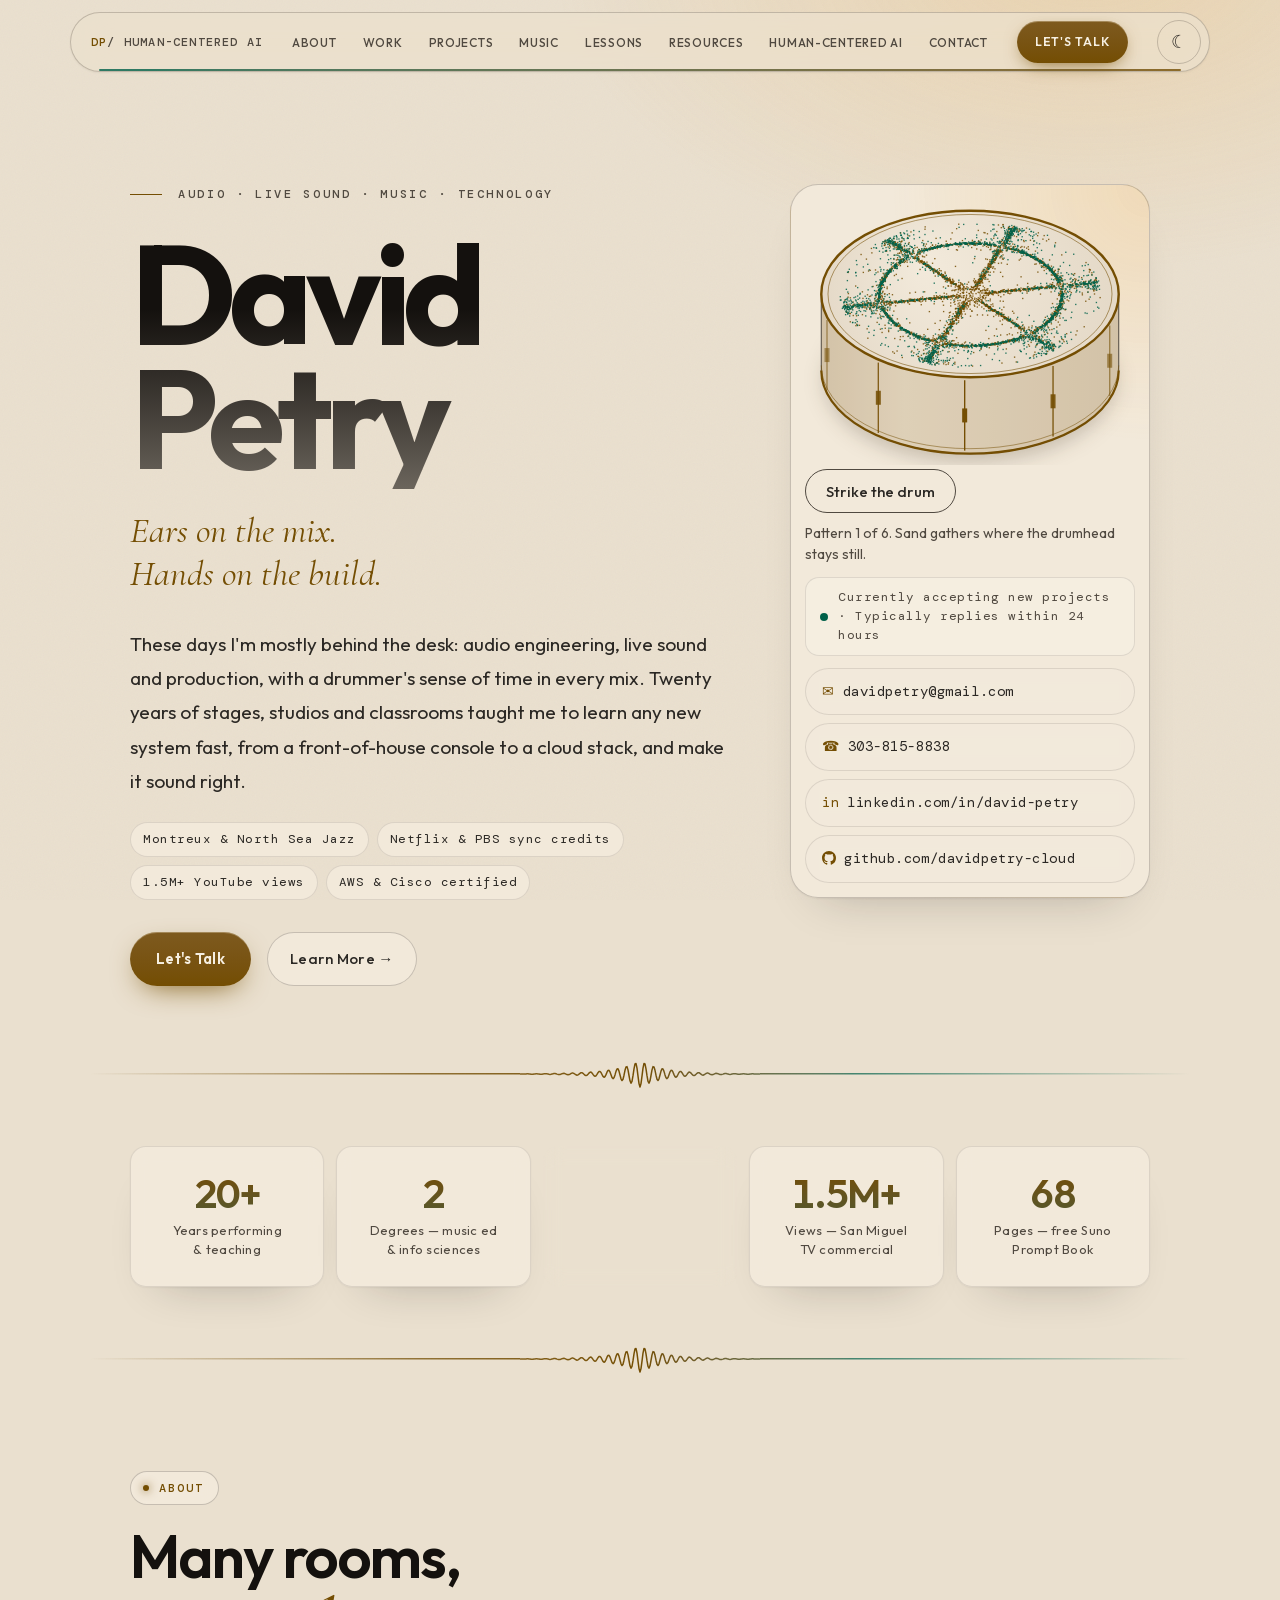
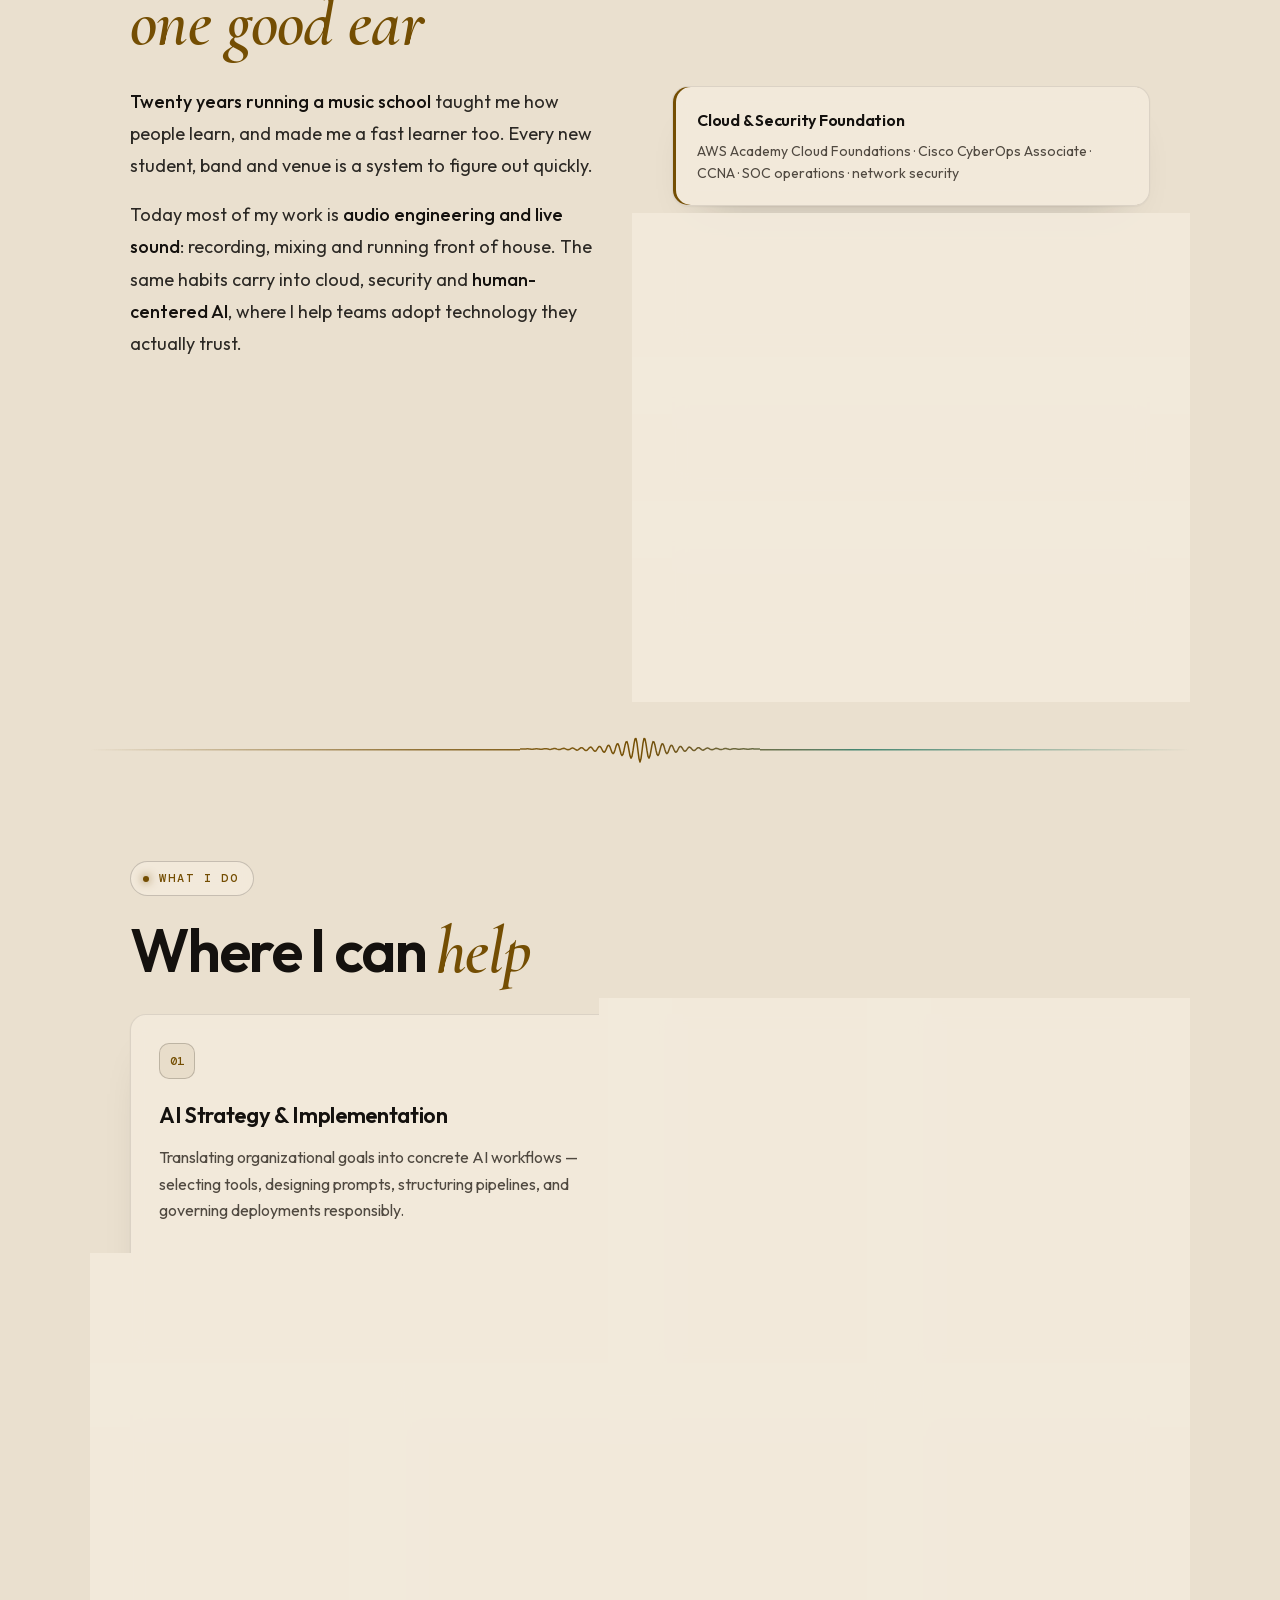
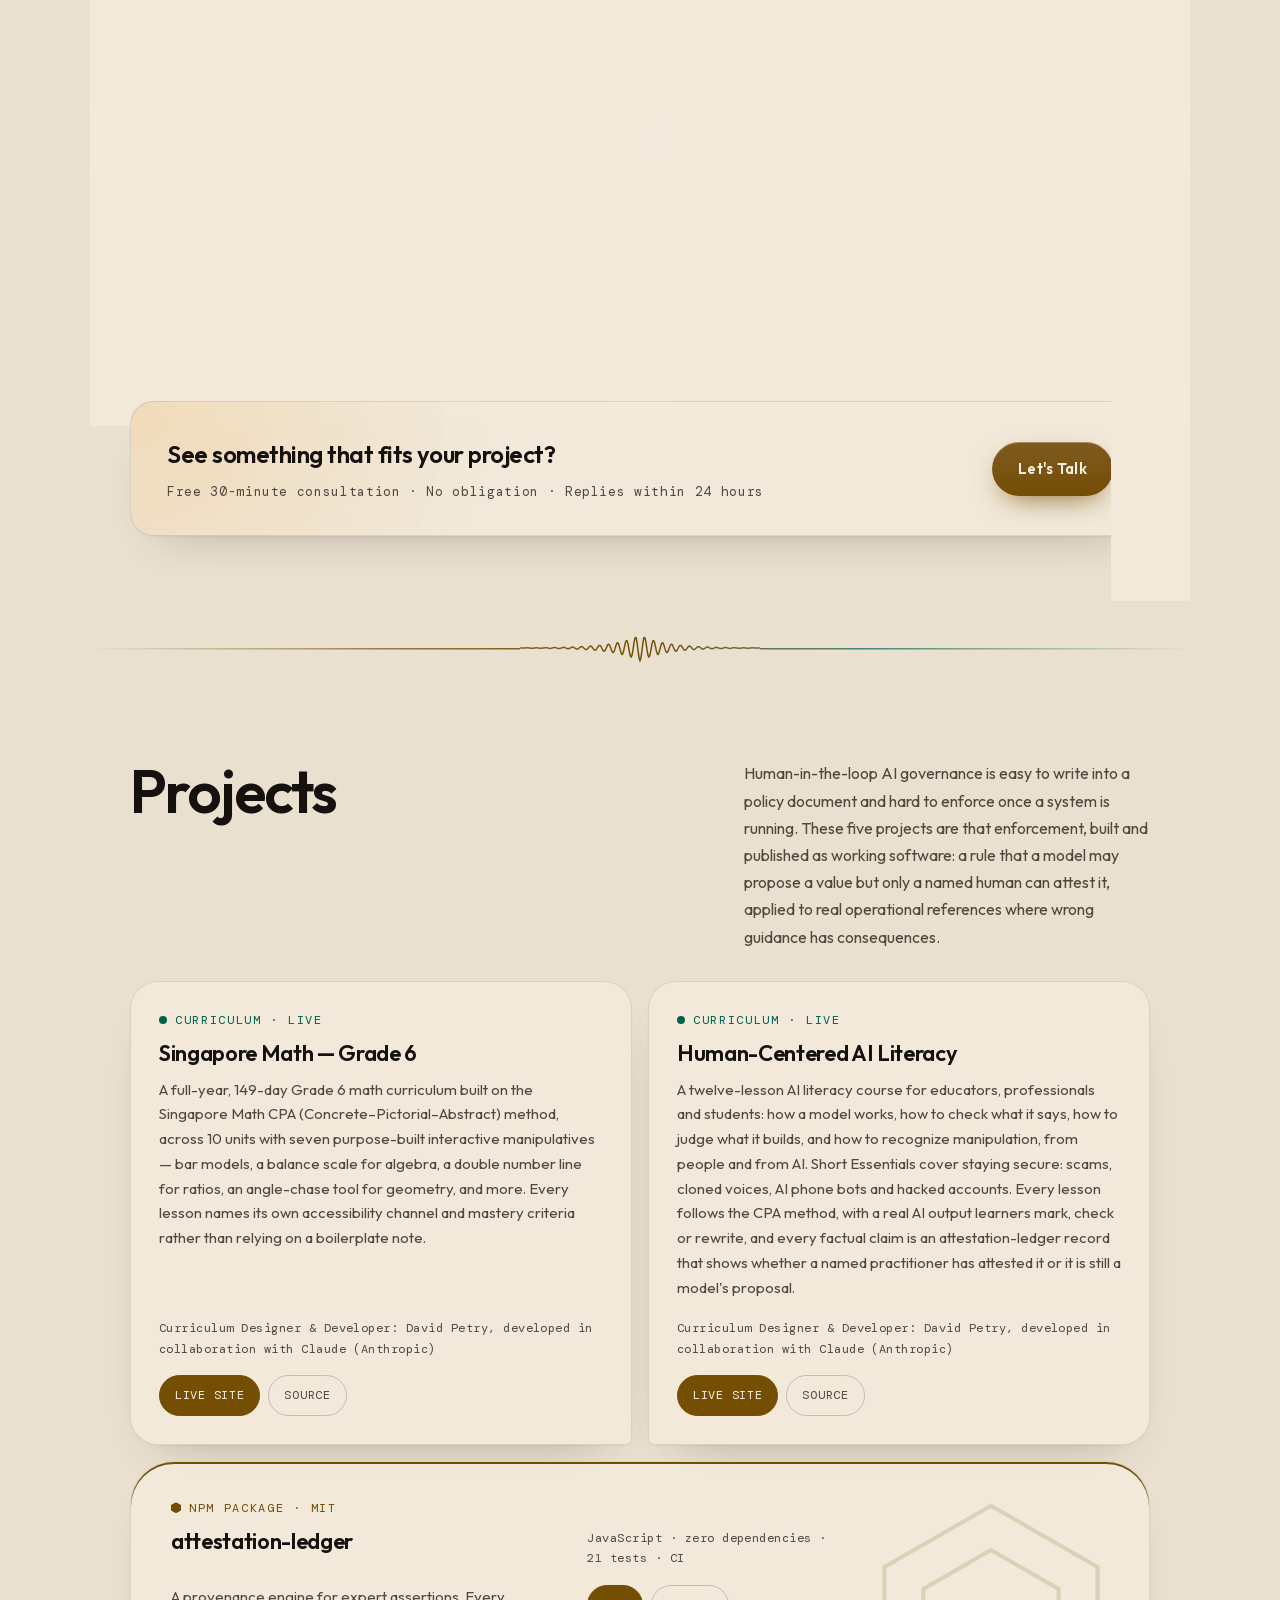
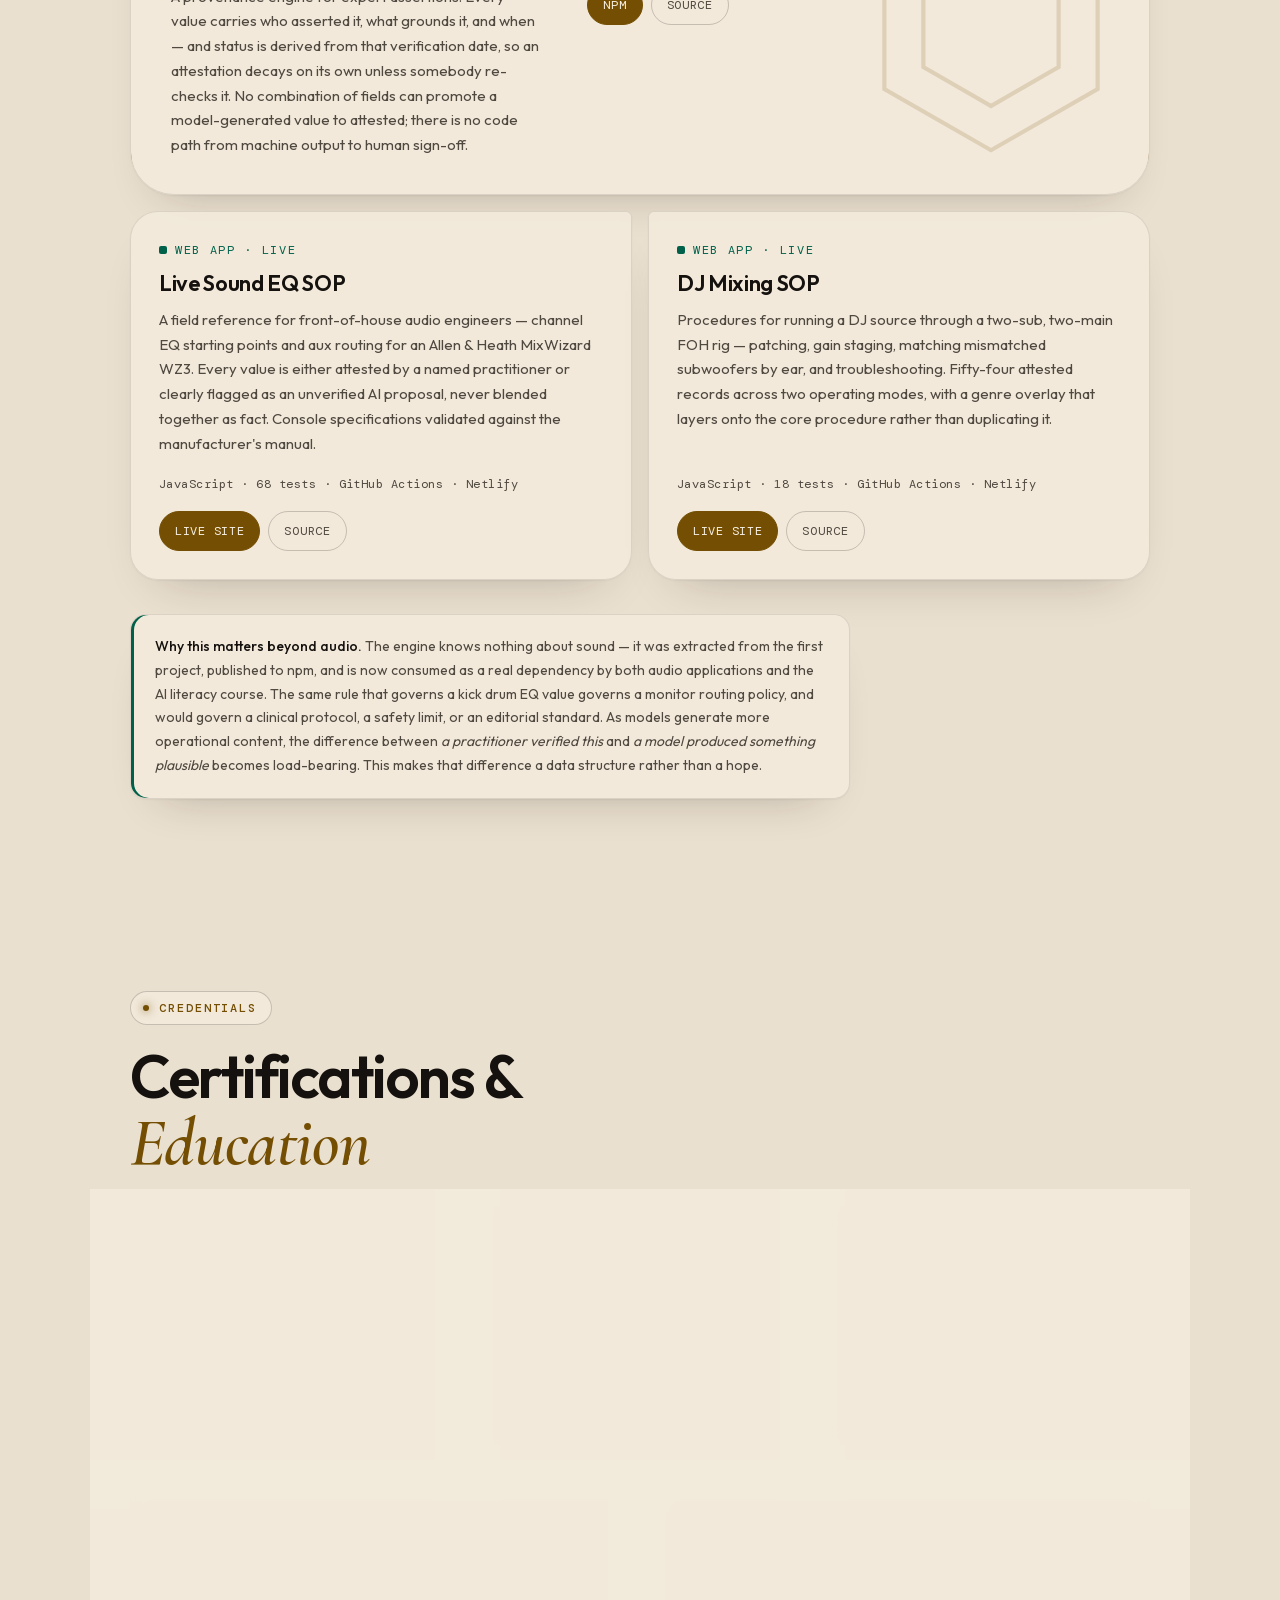
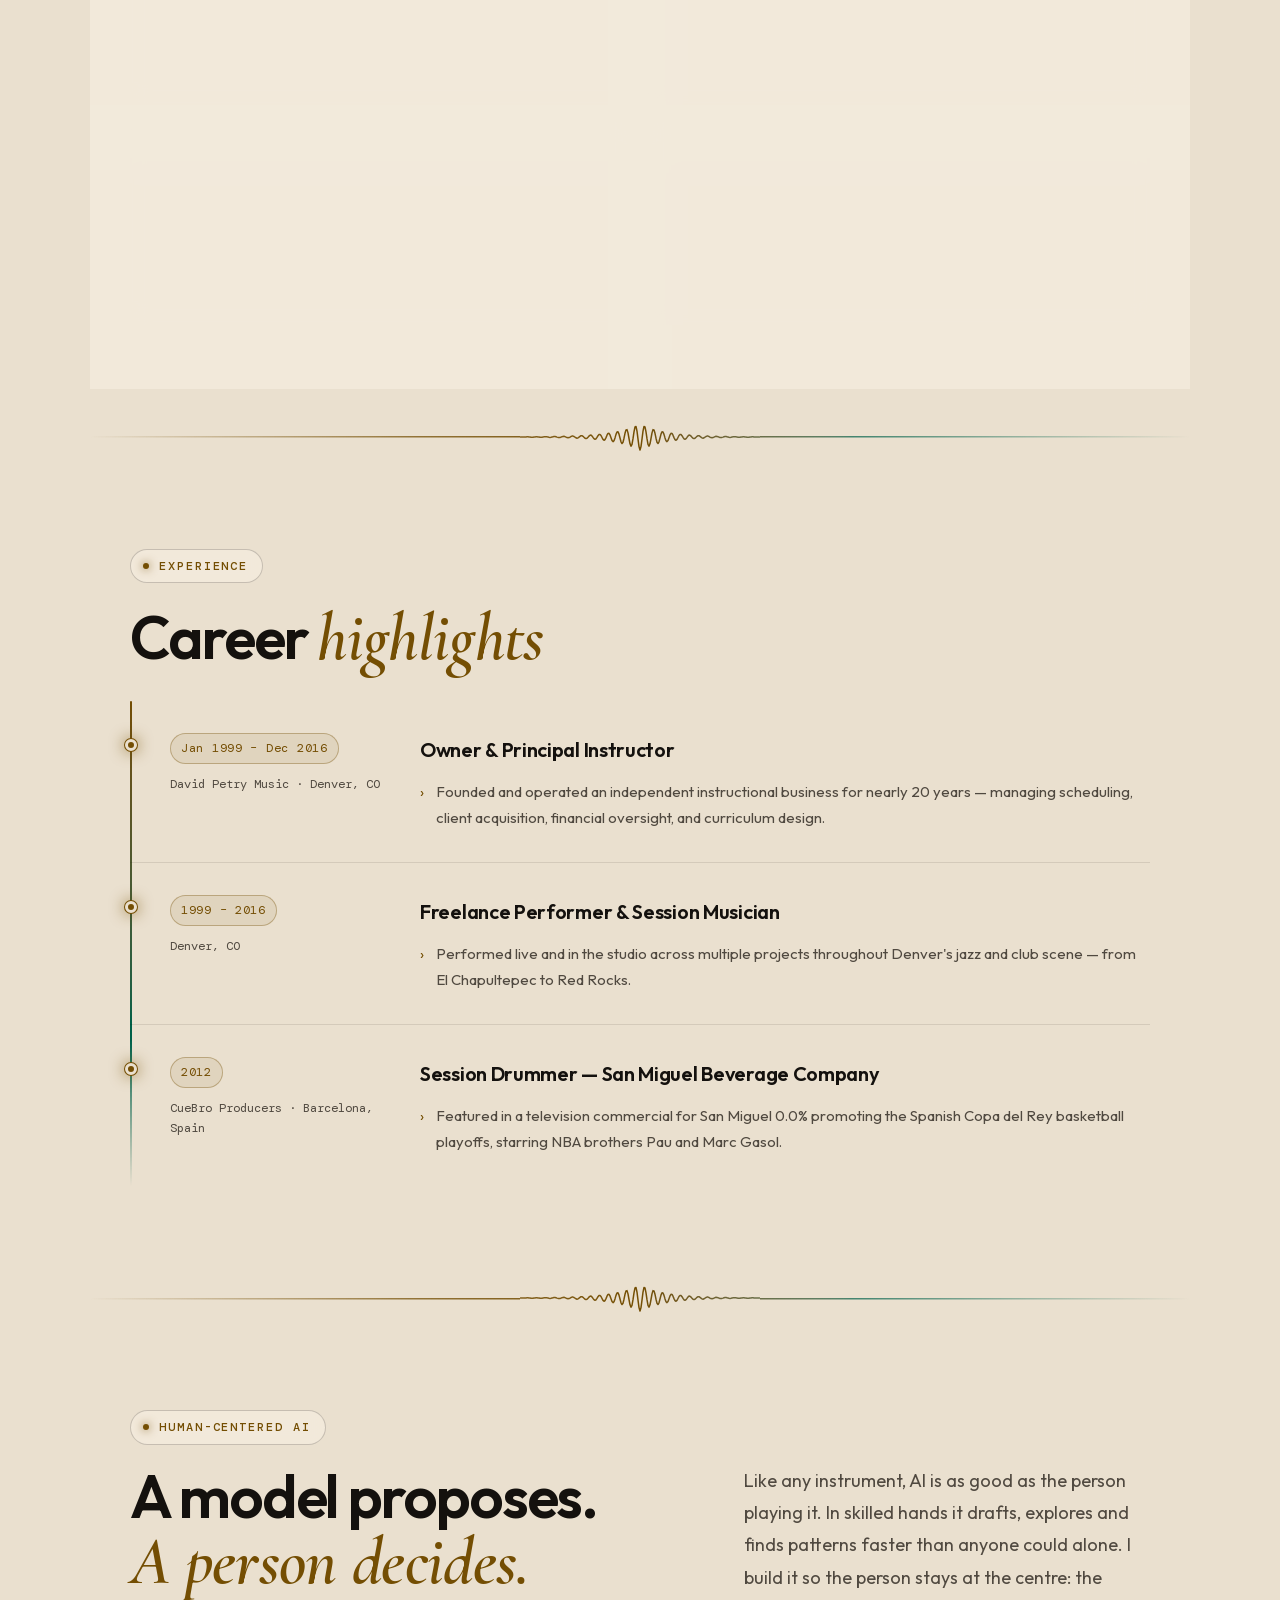
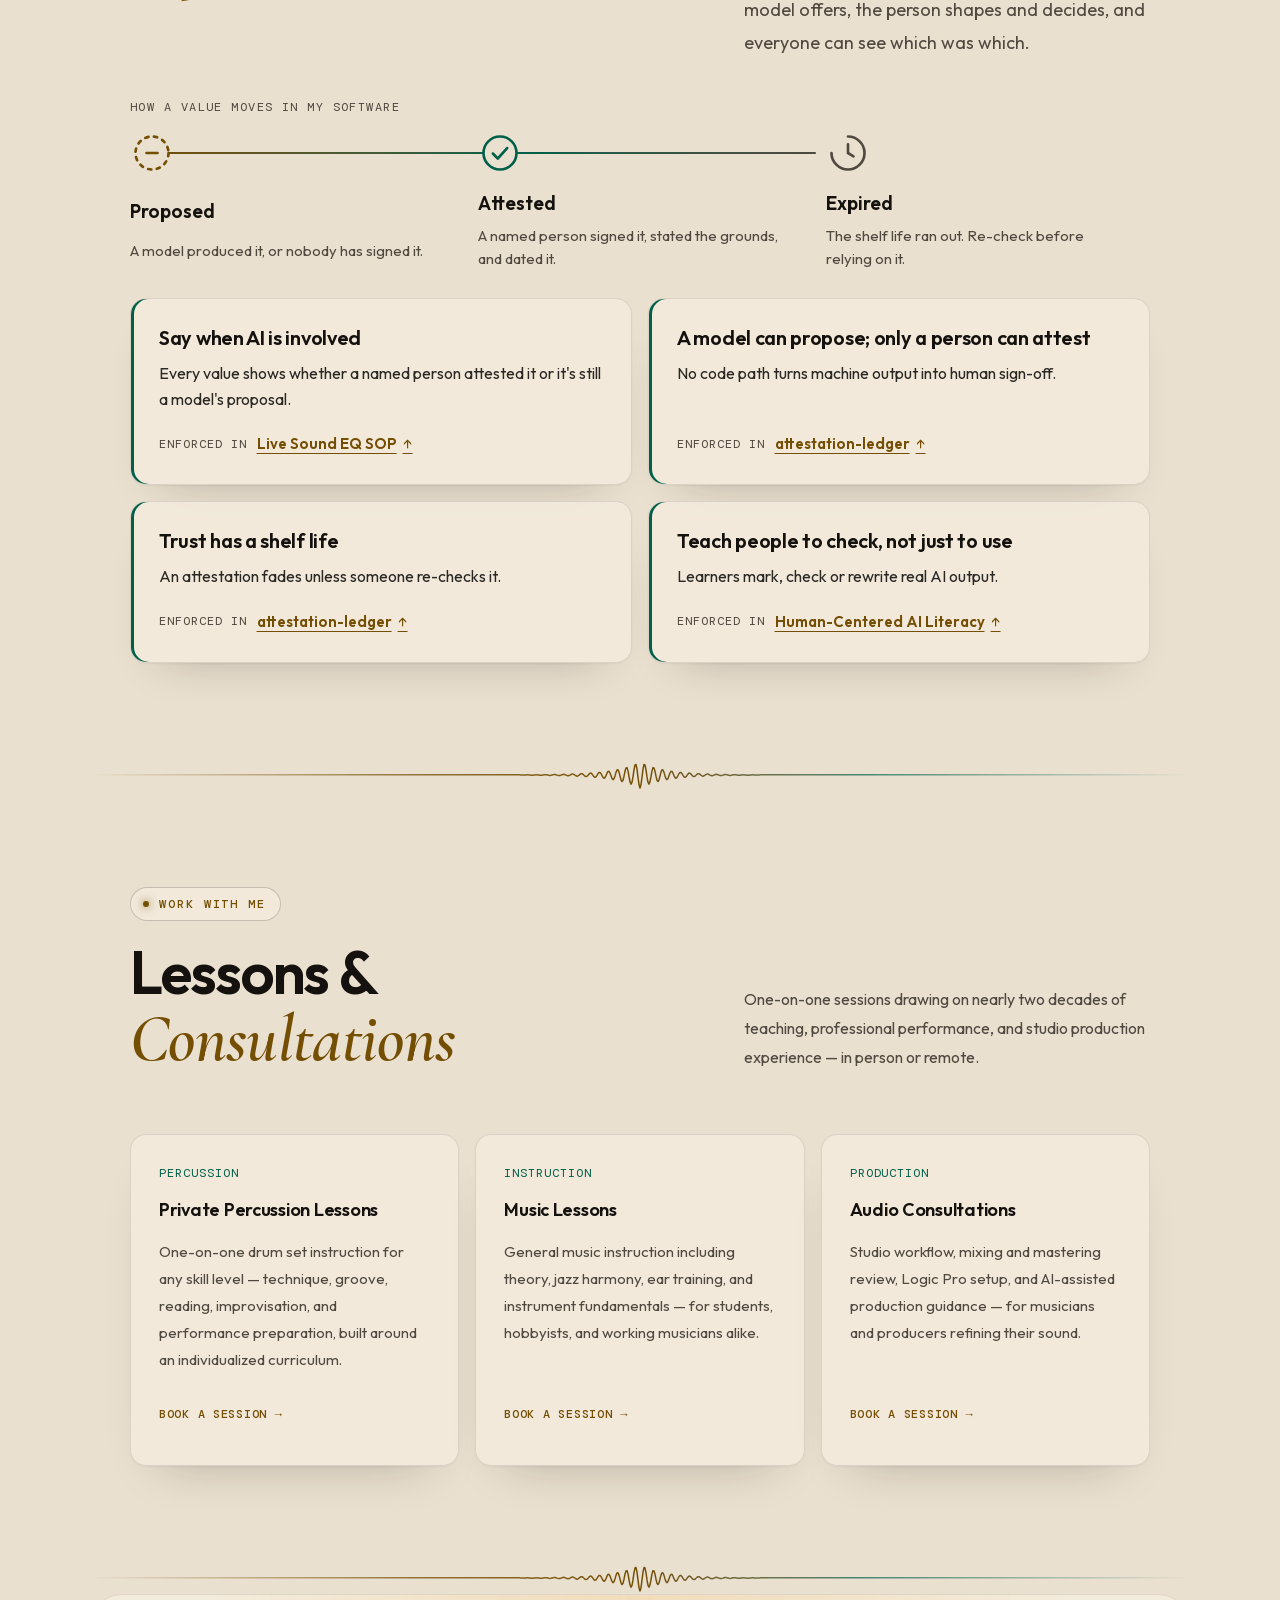
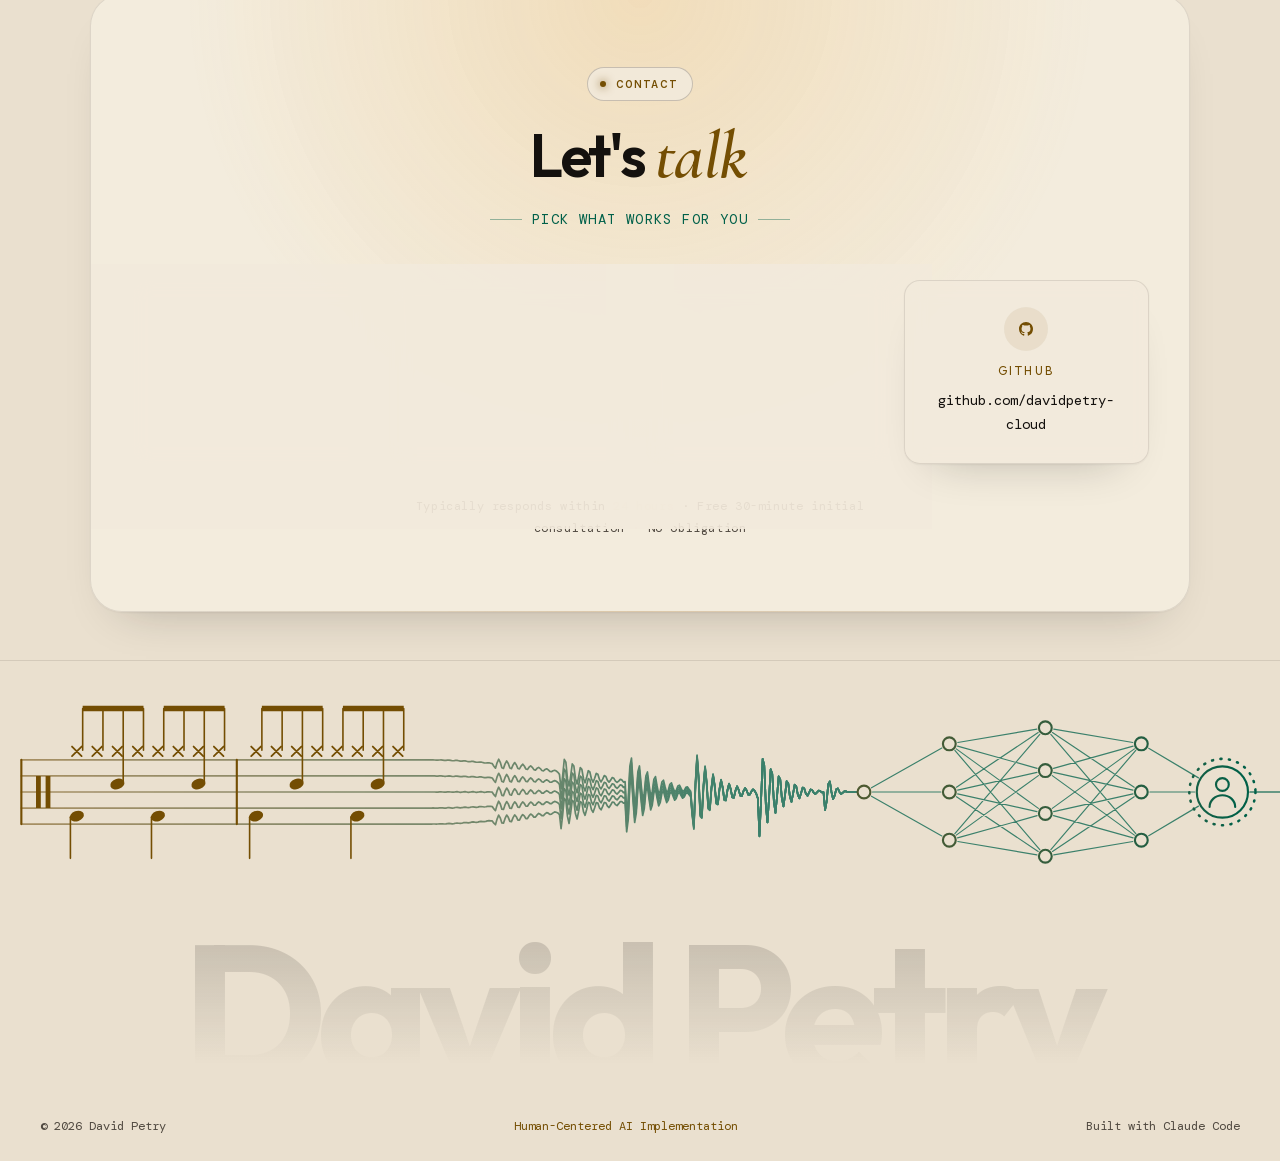
==== index.html @ d2d195fb "Lead the homepage with audio engineering and live sound Most of David's work is now audio engineerin" ====
<!DOCTYPE html>
<html lang="en" class="page-home">
<head>
<meta charset="UTF-8">
<meta name="viewport" content="width=device-width, initial-scale=1.0, viewport-fit=cover">
<title>David Petry — Audio Engineer &amp; Drummer</title>
<meta name="description" content="David Petry — audio engineer, live sound engineer and professional drummer in Denver. Studio and live mixing, music lessons, and consulting in cloud, security and human-centered AI, plus a free Suno Prompt Book.">
<meta property="og:title" content="David Petry — Audio Engineer &amp; Drummer">
<meta property="og:description" content="Audio engineering, live sound and music, with a fast learner's range into cloud, security and human-centered AI.">
<meta property="og:type" content="website">
<meta property="og:url" content="https://david-petry.netlify.app/">
<meta property="og:image" content="https://david-petry.netlify.app/og-card.jpg">
<meta property="og:image:width" content="1200">
<meta property="og:image:height" content="630">
<meta name="twitter:card" content="summary_large_image">
<link rel="icon" href="data:image/svg+xml,%3Csvg xmlns='http://www.w3.org/2000/svg' viewBox='0 0 100 100'%3E%3Crect width='100' height='100' fill='%23080a0e'/%3E%3Ctext x='50' y='68' font-size='56' font-family='Georgia,serif' font-style='italic' fill='%23e8a030' text-anchor='middle'%3EDP%3C/text%3E%3C/svg%3E">
<link rel="preload" href="fonts/outfit-300-700-latin.woff2" as="font" type="font/woff2" crossorigin>
<link rel="stylesheet" href="fonts/fonts.css">
<script type="application/ld+json">
{
  "@context": "https://schema.org",
  "@graph": [
    {
      "@type": "Person",
      "name": "David Petry",
      "alternateName": "Dave Petry",
      "jobTitle": "Audio Engineer & Producer, Live Sound Engineer, Drummer, Music Educator & AI Implementation Consultant",
      "address": { "@type": "PostalAddress", "addressLocality": "Denver", "addressRegion": "CO", "addressCountry": "US" },
      "email": "mailto:davidpetry@gmail.com",
      "telephone": "+1-303-815-8838",
      "url": "https://david-petry.netlify.app/",
      "sameAs": [
        "https://linkedin.com/in/david-petry",
        "https://github.com/davidpetry-cloud",
        "https://open.spotify.com/artist/6vH4LIQKIsUnqdETGEliLf",
        "https://soundcloud.com/david-petry",
        "https://www.reverbnation.com/davidpetrymusic",
        "https://suno.com/@davepetry"
      ],
      "knowsAbout": ["Drum set performance", "Percussion education", "Jazz", "Audio engineering", "Live sound", "Music production", "Mixing and mastering", "AI implementation", "Prompt engineering", "Cloud infrastructure"]
    },
    {
      "@type": "Service",
      "serviceType": "Private percussion and music lessons; audio and AI consultations",
      "provider": { "@type": "Person", "name": "David Petry" },
      "areaServed": { "@type": "City", "name": "Denver" },
      "url": "https://david-petry.netlify.app/#lessons"
    }
  ]
}
</script>
<meta name="color-scheme" content="dark light">
<script src="js/theme-init.js"></script>
<link rel="stylesheet" href="site.css">
</head>
<body>

<a href="#main-content" class="skip-link">Skip to main content</a>

<!-- ============================================================
     NAVIGATION
     ============================================================ -->
<nav id="nav">
  <div class="scroll-progress" id="scrollProgress"></div>
  <a href="#hero" class="nav-logo">DP<span> / Human-Centered AI</span></a>
  <ul class="nav-links" id="navLinks">
    <li><a href="#about">About</a></li>
    <li><a href="#services">Work</a></li>
    <li><a href="#projects">Projects</a></li>
    <li><a href="music.html">Music</a></li>
    <li><a href="#lessons">Lessons</a></li>
    <li><a href="music.html#prompt-book">Resources</a></li>
    <li><a href="#human-centered-ai">Human-Centered AI</a></li>
    <li><a href="#contact">Contact</a></li>
  </ul>
  <a href="#contact" class="nav-cta">Let's Talk</a>
  <button type="button" class="theme-toggle" id="themeToggle" aria-label="Switch to light theme"><span aria-hidden="true">&#9728;</span></button>
  <button class="nav-toggle" id="navToggle" aria-label="Toggle navigation" aria-expanded="false" aria-controls="navLinks">
    <span></span><span></span><span></span>
  </button>
</nav>

<main id="main-content">

<!-- ============================================================
     HERO
     ============================================================ -->
<section id="hero">
  <div class="hero-inner">
    <div class="hero-tag">Audio · Live Sound · Music · Technology</div>
    <h1 class="hero-name">David<br>Petry</h1>
    <div class="hero-title">Ears on the mix.<br>Hands on the build.</div>
    <p class="hero-desc">
      These days I'm mostly behind the desk: audio engineering, live sound and
      production, with a drummer's sense of time in every mix. Twenty years of
      stages, studios and classrooms taught me to learn any new system fast, from
      a front-of-house console to a cloud stack, and make it sound right.
    </p>
    <div class="hero-proof">
      <span>Montreux &amp; North Sea Jazz</span>
      <span>Netflix &amp; PBS sync credits</span>
      <span>1.5M+ YouTube views</span>
      <span>AWS &amp; Cisco certified</span>
    </div>
    <div class="hero-actions">
      <a href="#contact" class="btn-primary">Let's Talk</a>
      <a href="#about" class="btn-ghost">Learn More →</a>
    </div>
    <div class="hero-aside">
      <!-- The drumhead: a Chladni figure. Sand gathers where a struck drumhead stays still.
           The picture is decorative; the button and the line under it carry the meaning. -->
      <div class="hero-drum" id="heroDrum">
        <canvas class="drum-canvas" id="drumCanvas" aria-hidden="true"></canvas>
        <div class="drum-controls">
          <button type="button" class="drum-strike" id="drumStrike">Strike the drum</button>
          <p class="drum-note"><span id="drumCount" role="status">Pattern 1 of 6.</span> Sand gathers where the drumhead stays still.</p>
        </div>
      </div>
      <div class="hero-status">
        <span class="hero-status-dot"></span>
        Currently accepting new projects · Typically replies within 24 hours
      </div>
      <div class="hero-contact">
        <a href="mailto:davidpetry@gmail.com"><span class="ico" aria-hidden="true">✉</span>davidpetry@gmail.com</a>
        <a href="tel:3038158838"><span class="ico" aria-hidden="true">☎</span>303-815-8838</a>
        <a href="https://linkedin.com/in/david-petry" target="_blank" rel="noopener noreferrer"><span class="ico" aria-hidden="true">in</span>linkedin.com/in/david-petry</a>
        <a href="https://github.com/davidpetry-cloud" target="_blank" rel="noopener noreferrer"><span class="ico"><svg viewBox="0 0 16 16" width="14" height="14" fill="currentColor" aria-hidden="true"><path d="M8 0C3.58 0 0 3.58 0 8c0 3.54 2.29 6.53 5.47 7.59.4.07.55-.17.55-.38 0-.19-.01-.82-.01-1.49-2.01.37-2.53-.49-2.69-.94-.09-.23-.48-.94-.82-1.13-.28-.15-.68-.52-.01-.53.63-.01 1.08.58 1.23.82.72 1.21 1.87.87 2.33.66.07-.52.28-.87.51-1.07-1.78-.2-3.64-.89-3.64-3.95 0-.87.31-1.59.82-2.15-.08-.2-.36-1.02.08-2.12 0 0 .67-.21 2.2.82.64-.18 1.32-.27 2-.27.68 0 1.36.09 2 .27 1.53-1.04 2.2-.82 2.2-.82.44 1.1.16 1.92.08 2.12.51.56.82 1.27.82 2.15 0 3.07-1.87 3.75-3.65 3.95.29.25.54.73.54 1.48 0 1.07-.01 1.93-.01 2.2 0 .21.15.46.55.38A8.01 8.01 0 0 0 16 8c0-4.42-3.58-8-8-8z"/></svg></span>github.com/davidpetry-cloud</a>
      </div>
    </div>
  </div>
</section>

<div class="divider"></div>

<!-- ============================================================
     QUICK NAVIGATION — help visitors self-orient
     ============================================================ -->
<section id="proof-bar">
  <div class="proof-grid reveal">
    <div class="proof-stat">
      <div class="proof-num">20+</div>
      <div class="proof-lbl">Years performing<br>&amp; teaching</div>
    </div>
    <div class="proof-stat">
      <div class="proof-num">2</div>
      <div class="proof-lbl">Degrees — music ed<br>&amp; info sciences</div>
    </div>
    <div class="proof-stat">
      <div class="proof-num">3</div>
      <div class="proof-lbl">Cloud &amp; security<br>certifications</div>
    </div>
    <div class="proof-stat">
      <div class="proof-num">1.5M+</div>
      <div class="proof-lbl">Views — San Miguel<br>TV commercial</div>
    </div>
    <div class="proof-stat">
      <div class="proof-num">68</div>
      <div class="proof-lbl">Pages — free Suno<br>Prompt Book</div>
    </div>
  </div>
</section>



<div class="divider"></div>

<!-- ============================================================
     ABOUT
     ============================================================ -->
<section id="about">
  <div class="section-label">About</div>
  <h2>Many rooms,<br><em>one good ear</em></h2>
  <div class="about-grid">
    <div class="about-body reveal">
      <p><strong>Twenty years running a music school</strong> taught me how people learn, and made me a fast learner too. Every new student, band and venue is a system to figure out quickly.</p>
      <p>Today most of my work is <strong>audio engineering and live sound</strong>: recording, mixing and running front of house. The same habits carry into cloud, security and <strong>human-centered AI</strong>, where I help teams adopt technology they actually trust.</p>
    </div>
    <div class="about-pillars reveal">
      <div class="pillar">
        <h3>Cloud & Security Foundation</h3>
        <p>AWS Academy Cloud Foundations · Cisco CyberOps Associate · CCNA · SOC operations · network security</p>
      </div>
      <div class="pillar">
        <h3>Applied Generative AI</h3>
        <p>Prompt engineering · LLM behavior · AI workflow management · end-to-end AI production on Suno since Feb. 2026</p>
      </div>
      <div class="pillar">
        <h3>Educator & Communicator</h3>
        <p>20 years building a client-driven business · graduate-level research · translating complex systems for any audience</p>
      </div>
      <div class="pillar">
        <h3>Creative Thinker</h3>
        <p>Jazz performer at Montreux & North Sea Jazz Festivals · Outstanding Graduate Student in Jazz Studies, 1999</p>
      </div>
    </div>
  </div>
</section>

<div class="divider"></div>

<!-- ============================================================
     SERVICES
     ============================================================ -->
<section id="services">
  <div class="section-label">What I Do</div>
  <h2>Where I can <em>help</em></h2>
  <div class="services-grid reveal">
    <div class="service-card">
      <div class="service-num">01</div>
      <h3>AI Strategy & Implementation</h3>
      <p>Translating organizational goals into concrete AI workflows — selecting tools, designing prompts, structuring pipelines, and governing deployments responsibly.</p>
    </div>
    <div class="service-card">
      <div class="service-num">02</div>
      <h3>AI Governance & Ethics</h3>
      <p>Graduate research in AI governance frameworks and human-centered design — helping organizations deploy AI responsibly with policy, oversight, and accountability.</p>
    </div>
    <div class="service-card">
      <div class="service-num">03</div>
      <h3>Cloud & Security</h3>
      <p>AWS architecture, VPC design, cloud security compliance, and SOC-adjacent operations — the technical foundation that makes AI deployments safe and scalable.</p>
    </div>
    <div class="service-card">
      <div class="service-num">04</div>
      <h3>Prompt Engineering</h3>
      <p>Designing, testing, and iterating prompt strategies for LLMs — turning vague outputs into precise, reliable, production-grade results.</p>
    </div>
    <div class="service-card">
      <div class="service-num">05</div>
      <h3>Training & Change Management</h3>
      <p>Two decades teaching complex skills to non-experts. I get teams from "AI is scary" to "AI is ours" — practical, human-paced onboarding.</p>
    </div>
    <div class="service-card">
      <div class="service-num">06</div>
      <h3>Technical Communication</h3>
      <p>Bridging engineering teams and leadership — documentation, reporting, and storytelling that makes technical systems legible to every stakeholder.</p>
    </div>
    <div class="service-card">
      <div class="service-num">07</div>
      <h3>Private Music Instruction</h3>
      <p>One-on-one lessons in Drum Set & Percussion, Music Theory, and Jazz Studies — tailored from beginner through advanced levels.</p>
    </div>
    <div class="service-card">
      <div class="service-num">08</div>
      <h3>Music & AI Consultations</h3>
      <p>Focused sessions for musicians and creators navigating the AI music landscape — Suno prompt strategy, workflow design, and creative AI integration.</p>
    </div>
  </div>

  <div class="cta-band reveal">
    <div>
      <div class="cta-band-title">See something that fits your project?</div>
      <div class="cta-band-sub">Free 30-minute consultation · No obligation · Replies within 24 hours</div>
    </div>
    <a href="#contact" class="btn-primary">Let's Talk</a>
  </div>
</section>

<div class="divider"></div>


<!-- ============================================================
     PROJECTS
     ============================================================ -->
<section id="projects">
  <div class="section-label">Projects</div>
  <h2>Projects</h2>
  <p class="projects-intro">
    Human-in-the-loop AI governance is easy to write into a policy document and
    hard to enforce once a system is running. These five projects are that
    enforcement, built and published as working software: a rule that a model
    may propose a value but only a named human can attest it, applied to real
    operational references where wrong guidance has consequences.
  </p>

  <div class="projects-grid reveal">
    <div class="project-card">
      <div class="project-kind">Curriculum · Live</div>
      <h3 id="project-1-title">Singapore Math — Grade 6</h3>
      <p>
        A full-year, 149-day Grade 6 math curriculum built on the Singapore
        Math CPA (Concrete–Pictorial–Abstract) method, across 10 units with
        seven purpose-built interactive manipulatives — bar models, a balance
        scale for algebra, a double number line for ratios, an angle-chase
        tool for geometry, and more. Every lesson names its own accessibility
        channel and mastery criteria rather than relying on a boilerplate note.
      </p>
      <div class="project-meta">Curriculum Designer &amp; Developer: David Petry, developed in collaboration with Claude (Anthropic)</div>
      <div class="project-links">
        <a id="project-1-link-1" aria-labelledby="project-1-link-1 project-1-title" class="primary" href="https://davidpetry-cloud.github.io/grade6-singapore-math-cpa/singapore-math-6-hub.html" target="_blank" rel="noopener">Live site</a>
        <a id="project-1-link-2" aria-labelledby="project-1-link-2 project-1-title" href="https://github.com/davidpetry-cloud/grade6-singapore-math-cpa" target="_blank" rel="noopener">Source</a>
      </div>
    </div>

    <div class="project-card" id="project-ai-literacy">
      <div class="project-kind">Curriculum · Live</div>
      <h3 id="project-2-title">Human-Centered AI Literacy</h3>
      <p>
        A twelve-lesson AI literacy course for educators, professionals and
        students: how a model works, how to check what it says, how to judge
        what it builds, and how to recognize manipulation, from people and from
        AI. Short Essentials cover staying secure: scams, cloned voices, AI
        phone bots and hacked accounts. Every lesson follows the CPA method,
        with a real AI output learners mark, check or rewrite, and every factual claim
        is an attestation-ledger record that shows whether a named practitioner
        has attested it or it is still a model's proposal.
      </p>
      <div class="project-meta">Curriculum Designer &amp; Developer: David Petry, developed in collaboration with Claude (Anthropic)</div>
      <div class="project-links">
        <a id="project-2-link-1" aria-labelledby="project-2-link-1 project-2-title" class="primary" href="https://davidpetry-cloud.github.io/ai-literacy-module/" target="_blank" rel="noopener">Live site</a>
        <a id="project-2-link-2" aria-labelledby="project-2-link-2 project-2-title" href="https://github.com/davidpetry-cloud/ai-literacy-module" target="_blank" rel="noopener">Source</a>
      </div>
    </div>

    <div class="project-card" id="project-ledger">
      <div class="project-kind">npm package · MIT</div>
      <h3 id="project-3-title">attestation-ledger</h3>
      <p>
        A provenance engine for expert assertions. Every value carries who
        asserted it, what grounds it, and when — and status is derived from that
        verification date, so an attestation decays on its own unless somebody
        re-checks it. No combination of fields can promote a model-generated
        value to attested; there is no code path from machine output to human
        sign-off.
      </p>
      <div class="project-meta">JavaScript · zero dependencies · 21 tests · CI</div>
      <div class="project-links">
        <a id="project-3-link-1" aria-labelledby="project-3-link-1 project-3-title" class="primary" href="https://www.npmjs.com/package/attestation-ledger" target="_blank" rel="noopener">npm</a>
        <a id="project-3-link-2" aria-labelledby="project-3-link-2 project-3-title" href="https://github.com/davidpetry-cloud/attestation-ledger" target="_blank" rel="noopener">Source</a>
      </div>
    </div>

    <div class="project-card" id="project-eq-sop">
      <div class="project-kind">Web app · Live</div>
      <h3 id="project-4-title">Live Sound EQ SOP</h3>
      <p>
        A field reference for front-of-house audio engineers — channel EQ
        starting points and aux routing for an Allen &amp; Heath MixWizard WZ3.
        Every value is either attested by a named practitioner or clearly
        flagged as an unverified AI proposal, never blended together as fact.
        Console specifications validated against the manufacturer's manual.
      </p>
      <div class="project-meta">JavaScript · 68 tests · GitHub Actions · Netlify</div>
      <div class="project-links">
        <a id="project-4-link-1" aria-labelledby="project-4-link-1 project-4-title" class="primary" href="https://davidpetry-cloud.github.io/live-sound-eq-sop/" target="_blank" rel="noopener">Live site</a>
        <a id="project-4-link-2" aria-labelledby="project-4-link-2 project-4-title" href="https://github.com/davidpetry-cloud/live-sound-eq-sop" target="_blank" rel="noopener">Source</a>
      </div>
    </div>

    <div class="project-card">
      <div class="project-kind">Web app · Live</div>
      <h3 id="project-5-title">DJ Mixing SOP</h3>
      <p>
        Procedures for running a DJ source through a two-sub, two-main FOH rig —
        patching, gain staging, matching mismatched subwoofers by ear, and
        troubleshooting. Fifty-four attested records across two operating modes,
        with a genre overlay that layers onto the core procedure rather than
        duplicating it.
      </p>
      <div class="project-meta">JavaScript · 18 tests · GitHub Actions · Netlify</div>
      <div class="project-links">
        <a id="project-5-link-1" aria-labelledby="project-5-link-1 project-5-title" class="primary" href="https://dj-mixing-sop.netlify.app" target="_blank" rel="noopener">Live site</a>
        <a id="project-5-link-2" aria-labelledby="project-5-link-2 project-5-title" href="https://github.com/davidpetry-cloud/dj-mixing-sop" target="_blank" rel="noopener">Source</a>
      </div>
    </div>

  </div>

  <div class="projects-note">
    <strong>Why this matters beyond audio.</strong> The engine knows nothing
    about sound — it was extracted from the first project, published to npm, and
    is now consumed as a real dependency by both audio applications and the
    AI literacy course. The same rule
    that governs a kick drum EQ value governs a monitor routing policy, and
    would govern a clinical protocol, a safety limit, or an editorial standard.
    As models generate more operational content, the difference between
    <em>a practitioner verified this</em> and <em>a model produced something
    plausible</em> becomes load-bearing. This makes that difference a data
    structure rather than a hope.
  </div>
</section>

<!-- ============================================================
     CREDENTIALS
     ============================================================ -->
<section id="credentials">
  <div class="section-label">Credentials</div>
  <h2>Certifications &<br><em>Education</em></h2>

  <div class="cred-grid reveal">
    <div class="cred-card">
      <div class="cred-issuer">Amazon Web Services</div>
      <h3>AWS Academy Cloud Foundations</h3>
      <div class="cred-tags">
        <span class="tag">EC2</span><span class="tag">S3</span><span class="tag">RDS</span>
        <span class="tag">VPC</span><span class="tag">Security</span><span class="tag">Cost Management</span>
      </div>
    </div>
    <div class="cred-card">
      <div class="cred-issuer">Cisco</div>
      <h3>CyberOps Associate</h3>
      <div class="cred-tags">
        <span class="tag">Incident Response</span><span class="tag">Malware Analysis</span>
        <span class="tag">Cryptography</span><span class="tag">SOC Operations</span><span class="tag">Network Intrusion</span>
      </div>
    </div>
    <div class="cred-card">
      <div class="cred-issuer">Cisco</div>
      <h3>CCNA: Intro to Networks</h3>
      <div class="cred-tags">
        <span class="tag">TCP/IP</span><span class="tag">IPv4/IPv6</span>
        <span class="tag">Subnetting</span><span class="tag">Switching & Routing</span><span class="tag">Ethernet</span>
      </div>
    </div>
  </div>

  <div class="edu-grid reveal">
    <div class="edu-card">
      <div class="edu-degree">Master of Science</div>
      <h3>Information and Communication Sciences</h3>
      <p>Ball State University · Muncie, IN · 2024–2025 · GPA 3.833<br>Cloud technologies, cybersecurity, AI systems, information governance · Graduate research: AI governance frameworks and human-centered design</p>
    </div>
    <div class="edu-card">
      <div class="edu-degree">Bachelor of Science</div>
      <h3>Music Education K–12 (Instrumental)</h3>
      <p>Ball State University · Muncie, IN · 1993–1999<br>Performed internationally at the Montreux Jazz Festival (Switzerland) and North Sea Jazz Festival (Netherlands)</p>
    </div>
    <div class="edu-card">
      <div class="edu-degree">Graduate Studies</div>
      <h3>Jazz Studies & Audio Production</h3>
      <p>Lamont School of Music, University of Denver · 1999–2001<br>Recipient: 1999 Outstanding Graduate Student in Jazz Studies Award</p>
    </div>
    <div class="edu-card is-summary">
      <div class="edu-degree accent">Core Competencies</div>
      <h3>Technical & Professional Skills</h3>
      <p>AWS · Network Security · SOC/SecOps · AI Prompt Engineering · LLM Workflows · Microsoft 365 · Salesforce CRM · Technical Documentation · Logic Pro / DAW</p>
    </div>
  </div>
</section>

<div class="divider"></div>

<!-- ============================================================
     EXPERIENCE
     ============================================================ -->
<section id="experience">
  <div class="section-label">Experience</div>
  <h2>Career <em>highlights</em></h2>
  <div class="exp-list reveal">
    <div class="exp-item">
      <div class="exp-meta">
        <div class="exp-date">Jan 1999 – Dec 2016</div>
        <div class="exp-org">David Petry Music · Denver, CO</div>
      </div>
      <h3>Owner & Principal Instructor</h3>
      <ul class="exp-bullets">
        <li>Founded and operated an independent instructional business for nearly 20 years — managing scheduling, client acquisition, financial oversight, and curriculum design.</li>
        
      </ul>
    </div>
<div class="exp-item">
      <div class="exp-meta">
        <div class="exp-date">1999 – 2016</div>
        <div class="exp-org">Denver, CO</div>
      </div>
      <h3>Freelance Performer &amp; Session Musician</h3>
      <ul class="exp-bullets">
        <li>Performed live and in the studio across multiple projects throughout Denver's jazz and club scene — from El Chapultepec to Red Rocks.</li>
      </ul>
    </div>
<div class="exp-item">
      <div class="exp-meta">
        <div class="exp-date">2012</div>
        <div class="exp-org">CueBro Producers · Barcelona, Spain</div>
      </div>
      <h3>Session Drummer — San Miguel Beverage Company</h3>
      <ul class="exp-bullets">
        <li>Featured in a television commercial for San Miguel 0.0% promoting the Spanish Copa del Rey basketball playoffs, starring NBA brothers Pau and Marc Gasol.</li>
        
      </ul>
    </div>
  </div>
</section>

<div class="divider"></div>

<!-- ============================================================
     HUMAN-CENTERED AI
     ============================================================ -->
<section id="human-centered-ai">
  <div class="section-label">Human-Centered AI</div>
  <h2>A model proposes.<br><em>A person decides.</em></h2>
  <p class="section-intro">Like any instrument, AI is as good as the person playing it. In skilled hands it drafts, explores and finds patterns faster than anyone could alone. I build it so the person stays at the centre: the model offers, the person shapes and decides, and everyone can see which was which.</p>

  <figure class="trust-flow reveal">
    <figcaption class="trust-flow-cap">How a value moves in my software</figcaption>
    <ol class="trust-states">
      <li class="trust-state is-proposed">
        <svg class="trust-mark" viewBox="0 0 40 40" aria-hidden="true" focusable="false"><circle cx="20" cy="20" r="15" stroke-dasharray="3 5"/><path d="M15 20h10"/></svg>
        <span class="trust-name">Proposed</span>
        <span class="trust-desc">A model produced it, or nobody has signed it.</span>
      </li>
      <li class="trust-state is-attested">
        <svg class="trust-mark" viewBox="0 0 40 40" aria-hidden="true" focusable="false"><circle cx="20" cy="20" r="15"/><path d="M13.5 20.5l4.5 4.5 8.5-9.5"/></svg>
        <span class="trust-name">Attested</span>
        <span class="trust-desc">A named person signed it, stated the grounds, and dated it.</span>
      </li>
      <li class="trust-state is-expired">
        <svg class="trust-mark" viewBox="0 0 40 40" aria-hidden="true" focusable="false"><circle cx="20" cy="20" r="16" stroke="none"/><path d="M20 5a15 15 0 1 1-15 15"/><path d="M20 12v8l5 3"/></svg>
        <span class="trust-name">Expired</span>
        <span class="trust-desc">The shelf life ran out. Re-check before relying on it.</span>
      </li>
    </ol>
  </figure>

  <div class="principles reveal">
    <article class="principle">
      <h3>Say when AI is involved</h3>
      <p>Every value shows whether a named person attested it or it's still a model's proposal.</p>
      <p class="principle-proof">Enforced in <a href="#project-eq-sop">Live Sound EQ SOP</a></p>
    </article>
    <article class="principle">
      <h3>A model can propose; only a person can attest</h3>
      <p>No code path turns machine output into human sign-off.</p>
      <p class="principle-proof">Enforced in <a href="#project-ledger">attestation-ledger</a></p>
    </article>
    <article class="principle">
      <h3>Trust has a shelf life</h3>
      <p>An attestation fades unless someone re-checks it.</p>
      <p class="principle-proof">Enforced in <a href="#project-ledger">attestation-ledger</a></p>
    </article>
    <article class="principle">
      <h3>Teach people to check, not just to use</h3>
      <p>Learners mark, check or rewrite real AI output.</p>
      <p class="principle-proof">Enforced in <a href="#project-ai-literacy">Human-Centered AI Literacy</a></p>
    </article>
  </div>
</section>

<div class="divider"></div>

<!-- ============================================================
     LESSONS & CONSULTATIONS
     ============================================================ -->
<section id="lessons">
  <div class="section-label">Work With Me</div>
  <h2>Lessons &amp;<br><em>Consultations</em></h2>
  <p class="section-note">One-on-one sessions drawing on nearly two decades of teaching, professional performance, and studio production experience — in person or remote.</p>

  <div class="lessons-grid reveal">
    <div class="lesson-card">
      <div class="lesson-meta">Percussion</div>
      <h3 id="lesson-1-title">Private Percussion Lessons</h3>
      <p>One-on-one drum set instruction for any skill level — technique, groove, reading, improvisation, and performance preparation, built around an individualized curriculum.</p>
      <a href="mailto:davidpetry@gmail.com?subject=Private%20Percussion%20Lessons" class="btn-book" id="lesson-1-book" aria-labelledby="lesson-1-book lesson-1-title">Book a session →</a>
    </div>
    <div class="lesson-card">
      <div class="lesson-meta">Instruction</div>
      <h3 id="lesson-2-title">Music Lessons</h3>
      <p>General music instruction including theory, jazz harmony, ear training, and instrument fundamentals — for students, hobbyists, and working musicians alike.</p>
      <a href="mailto:davidpetry@gmail.com?subject=Music%20Lessons" class="btn-book" id="lesson-2-book" aria-labelledby="lesson-2-book lesson-2-title">Book a session →</a>
    </div>
    <div class="lesson-card">
      <div class="lesson-meta">Production</div>
      <h3 id="lesson-3-title">Audio Consultations</h3>
      <p>Studio workflow, mixing and mastering review, Logic Pro setup, and AI-assisted production guidance — for musicians and producers refining their sound.</p>
      <a href="mailto:davidpetry@gmail.com?subject=Audio%20Consultation" class="btn-book" id="lesson-3-book" aria-labelledby="lesson-3-book lesson-3-title">Book a session →</a>
    </div>
  </div>
</section>

<div class="divider"></div>

<!-- ============================================================
     CONTACT
     ============================================================ -->
<section id="contact">
  <div class="section-label">Contact</div>
  <h2>Let's <em>talk</em></h2>
  <p class="contact-directive">Pick what works for you</p>
  <div class="contact-links reveal">
    <a href="mailto:davidpetry@gmail.com" class="contact-link">
      <span class="contact-link-icon" aria-hidden="true">✉</span>
      <span class="contact-link-label">Email</span>
      <span class="contact-link-val">davidpetry@gmail.com</span>
    </a>
    <a href="tel:3038158838" class="contact-link">
      <span class="contact-link-icon" aria-hidden="true">☎</span>
      <span class="contact-link-label">Phone</span>
      <span class="contact-link-val">303-815-8838</span>
    </a>
    <a href="https://linkedin.com/in/david-petry" target="_blank" rel="noopener noreferrer" class="contact-link">
      <span class="contact-link-icon" aria-hidden="true">in</span>
      <span class="contact-link-label">LinkedIn</span>
      <span class="contact-link-val">linkedin.com/in/david-petry</span>
    </a>
    <a href="https://github.com/davidpetry-cloud" target="_blank" rel="noopener noreferrer" class="contact-link">
      <span class="contact-link-icon"><svg viewBox="0 0 16 16" width="14" height="14" fill="currentColor" aria-hidden="true"><path d="M8 0C3.58 0 0 3.58 0 8c0 3.54 2.29 6.53 5.47 7.59.4.07.55-.17.55-.38 0-.19-.01-.82-.01-1.49-2.01.37-2.53-.49-2.69-.94-.09-.23-.48-.94-.82-1.13-.28-.15-.68-.52-.01-.53.63-.01 1.08.58 1.23.82.72 1.21 1.87.87 2.33.66.07-.52.28-.87.51-1.07-1.78-.2-3.64-.89-3.64-3.95 0-.87.31-1.59.82-2.15-.08-.2-.36-1.02.08-2.12 0 0 .67-.21 2.2.82.64-.18 1.32-.27 2-.27.68 0 1.36.09 2 .27 1.53-1.04 2.2-.82 2.2-.82.44 1.1.16 1.92.08 2.12.51.56.82 1.27.82 2.15 0 3.07-1.87 3.75-3.65 3.95.29.25.54.73.54 1.48 0 1.07-.01 1.93-.01 2.2 0 .21.15.46.55.38A8.01 8.01 0 0 0 16 8c0-4.42-3.58-8-8-8z"/></svg></span>
      <span class="contact-link-label">GitHub</span>
      <span class="contact-link-val">github.com/davidpetry-cloud</span>
    </a>
  </div>
  <p class="contact-trust">Typically responds within 24 hours · Free 30-minute initial consultation · No obligation</p>
</section>

</main>

<footer>
  <!-- Decorative: a drum beat on a staff becomes a sound wave, then a network with a person in the loop. Hidden from assistive tech. -->
  <div class="score" aria-hidden="true"><i class="score-back"></i><i class="score-front"></i></div>
  <span>© 2026 David Petry</span>
  <span class="accent">Human-Centered AI Implementation</span>
  <span>Built with Claude Code</span>
  <a href="#hero" id="backToTop" class="back-to-top" aria-label="Back to top">↑</a>
</footer>

<script src="js/home.js"></script>


<script src="js/theme-toggle.js"></script>
<script src="site.js" defer></script>
</body>
</html>
---- fonts/fonts.css ----
/* Self-hosted web fonts: DM Mono, Cormorant Garamond, Outfit.
   From Google Fonts, latin and latin-ext subsets only. Serving them from this
   site means visitors' browsers make no request to Google. Licences: OFL-*.txt
   in this folder (SIL Open Font License 1.1). A browser only downloads the
   files for faces a page actually uses. */

/* latin-ext */
@font-face {
  font-family: 'Cormorant Garamond';
  font-style: italic;
  font-weight: 400;
  font-display: swap;
  src: url(./cormorant-garamond-400-600-italic-latin-ext.woff2) format('woff2');
  unicode-range: U+0100-02BA, U+02BD-02C5, U+02C7-02CC, U+02CE-02D7, U+02DD-02FF, U+0304, U+0308, U+0329, U+1D00-1DBF, U+1E00-1E9F, U+1EF2-1EFF, U+2020, U+20A0-20AB, U+20AD-20C4, U+2113, U+2C60-2C7F, U+A720-A7FF;
}
/* latin */
@font-face {
  font-family: 'Cormorant Garamond';
  font-style: italic;
  font-weight: 400;
  font-display: swap;
  src: url(./cormorant-garamond-400-600-italic-latin.woff2) format('woff2');
  unicode-range: U+0000-00FF, U+0131, U+0152-0153, U+02BB-02BC, U+02C6, U+02DA, U+02DC, U+0304, U+0308, U+0329, U+2000-206F, U+20AC, U+2122, U+2191, U+2193, U+2212, U+2215, U+FEFF, U+FFFD;
}
/* latin-ext */
@font-face {
  font-family: 'Cormorant Garamond';
  font-style: italic;
  font-weight: 600;
  font-display: swap;
  src: url(./cormorant-garamond-400-600-italic-latin-ext.woff2) format('woff2');
  unicode-range: U+0100-02BA, U+02BD-02C5, U+02C7-02CC, U+02CE-02D7, U+02DD-02FF, U+0304, U+0308, U+0329, U+1D00-1DBF, U+1E00-1E9F, U+1EF2-1EFF, U+2020, U+20A0-20AB, U+20AD-20C4, U+2113, U+2C60-2C7F, U+A720-A7FF;
}
/* latin */
@font-face {
  font-family: 'Cormorant Garamond';
  font-style: italic;
  font-weight: 600;
  font-display: swap;
  src: url(./cormorant-garamond-400-600-italic-latin.woff2) format('woff2');
  unicode-range: U+0000-00FF, U+0131, U+0152-0153, U+02BB-02BC, U+02C6, U+02DA, U+02DC, U+0304, U+0308, U+0329, U+2000-206F, U+20AC, U+2122, U+2191, U+2193, U+2212, U+2215, U+FEFF, U+FFFD;
}
/* latin-ext */
@font-face {
  font-family: 'Cormorant Garamond';
  font-style: normal;
  font-weight: 400;
  font-display: swap;
  src: url(./cormorant-garamond-400-700-latin-ext.woff2) format('woff2');
  unicode-range: U+0100-02BA, U+02BD-02C5, U+02C7-02CC, U+02CE-02D7, U+02DD-02FF, U+0304, U+0308, U+0329, U+1D00-1DBF, U+1E00-1E9F, U+1EF2-1EFF, U+2020, U+20A0-20AB, U+20AD-20C4, U+2113, U+2C60-2C7F, U+A720-A7FF;
}
/* latin */
@font-face {
  font-family: 'Cormorant Garamond';
  font-style: normal;
  font-weight: 400;
  font-display: swap;
  src: url(./cormorant-garamond-400-700-latin.woff2) format('woff2');
  unicode-range: U+0000-00FF, U+0131, U+0152-0153, U+02BB-02BC, U+02C6, U+02DA, U+02DC, U+0304, U+0308, U+0329, U+2000-206F, U+20AC, U+2122, U+2191, U+2193, U+2212, U+2215, U+FEFF, U+FFFD;
}
/* latin-ext */
@font-face {
  font-family: 'Cormorant Garamond';
  font-style: normal;
  font-weight: 600;
  font-display: swap;
  src: url(./cormorant-garamond-400-700-latin-ext.woff2) format('woff2');
  unicode-range: U+0100-02BA, U+02BD-02C5, U+02C7-02CC, U+02CE-02D7, U+02DD-02FF, U+0304, U+0308, U+0329, U+1D00-1DBF, U+1E00-1E9F, U+1EF2-1EFF, U+2020, U+20A0-20AB, U+20AD-20C4, U+2113, U+2C60-2C7F, U+A720-A7FF;
}
/* latin */
@font-face {
  font-family: 'Cormorant Garamond';
  font-style: normal;
  font-weight: 600;
  font-display: swap;
  src: url(./cormorant-garamond-400-700-latin.woff2) format('woff2');
  unicode-range: U+0000-00FF, U+0131, U+0152-0153, U+02BB-02BC, U+02C6, U+02DA, U+02DC, U+0304, U+0308, U+0329, U+2000-206F, U+20AC, U+2122, U+2191, U+2193, U+2212, U+2215, U+FEFF, U+FFFD;
}
/* latin-ext */
@font-face {
  font-family: 'Cormorant Garamond';
  font-style: normal;
  font-weight: 700;
  font-display: swap;
  src: url(./cormorant-garamond-400-700-latin-ext.woff2) format('woff2');
  unicode-range: U+0100-02BA, U+02BD-02C5, U+02C7-02CC, U+02CE-02D7, U+02DD-02FF, U+0304, U+0308, U+0329, U+1D00-1DBF, U+1E00-1E9F, U+1EF2-1EFF, U+2020, U+20A0-20AB, U+20AD-20C4, U+2113, U+2C60-2C7F, U+A720-A7FF;
}
/* latin */
@font-face {
  font-family: 'Cormorant Garamond';
  font-style: normal;
  font-weight: 700;
  font-display: swap;
  src: url(./cormorant-garamond-400-700-latin.woff2) format('woff2');
  unicode-range: U+0000-00FF, U+0131, U+0152-0153, U+02BB-02BC, U+02C6, U+02DA, U+02DC, U+0304, U+0308, U+0329, U+2000-206F, U+20AC, U+2122, U+2191, U+2193, U+2212, U+2215, U+FEFF, U+FFFD;
}
/* latin-ext */
@font-face {
  font-family: 'DM Mono';
  font-style: italic;
  font-weight: 400;
  font-display: swap;
  src: url(./dm-mono-400-italic-latin-ext.woff2) format('woff2');
  unicode-range: U+0100-02BA, U+02BD-02C5, U+02C7-02CC, U+02CE-02D7, U+02DD-02FF, U+0304, U+0308, U+0329, U+1D00-1DBF, U+1E00-1E9F, U+1EF2-1EFF, U+2020, U+20A0-20AB, U+20AD-20C4, U+2113, U+2C60-2C7F, U+A720-A7FF;
}
/* latin */
@font-face {
  font-family: 'DM Mono';
  font-style: italic;
  font-weight: 400;
  font-display: swap;
  src: url(./dm-mono-400-italic-latin.woff2) format('woff2');
  unicode-range: U+0000-00FF, U+0131, U+0152-0153, U+02BB-02BC, U+02C6, U+02DA, U+02DC, U+0304, U+0308, U+0329, U+2000-206F, U+20AC, U+2122, U+2191, U+2193, U+2212, U+2215, U+FEFF, U+FFFD;
}
/* latin-ext */
@font-face {
  font-family: 'DM Mono';
  font-style: normal;
  font-weight: 300;
  font-display: swap;
  src: url(./dm-mono-300-latin-ext.woff2) format('woff2');
  unicode-range: U+0100-02BA, U+02BD-02C5, U+02C7-02CC, U+02CE-02D7, U+02DD-02FF, U+0304, U+0308, U+0329, U+1D00-1DBF, U+1E00-1E9F, U+1EF2-1EFF, U+2020, U+20A0-20AB, U+20AD-20C4, U+2113, U+2C60-2C7F, U+A720-A7FF;
}
/* latin */
@font-face {
  font-family: 'DM Mono';
  font-style: normal;
  font-weight: 300;
  font-display: swap;
  src: url(./dm-mono-300-latin.woff2) format('woff2');
  unicode-range: U+0000-00FF, U+0131, U+0152-0153, U+02BB-02BC, U+02C6, U+02DA, U+02DC, U+0304, U+0308, U+0329, U+2000-206F, U+20AC, U+2122, U+2191, U+2193, U+2212, U+2215, U+FEFF, U+FFFD;
}
/* latin-ext */
@font-face {
  font-family: 'DM Mono';
  font-style: normal;
  font-weight: 400;
  font-display: swap;
  src: url(./dm-mono-400-latin-ext.woff2) format('woff2');
  unicode-range: U+0100-02BA, U+02BD-02C5, U+02C7-02CC, U+02CE-02D7, U+02DD-02FF, U+0304, U+0308, U+0329, U+1D00-1DBF, U+1E00-1E9F, U+1EF2-1EFF, U+2020, U+20A0-20AB, U+20AD-20C4, U+2113, U+2C60-2C7F, U+A720-A7FF;
}
/* latin */
@font-face {
  font-family: 'DM Mono';
  font-style: normal;
  font-weight: 400;
  font-display: swap;
  src: url(./dm-mono-400-latin.woff2) format('woff2');
  unicode-range: U+0000-00FF, U+0131, U+0152-0153, U+02BB-02BC, U+02C6, U+02DA, U+02DC, U+0304, U+0308, U+0329, U+2000-206F, U+20AC, U+2122, U+2191, U+2193, U+2212, U+2215, U+FEFF, U+FFFD;
}
/* latin-ext */
@font-face {
  font-family: 'DM Mono';
  font-style: normal;
  font-weight: 500;
  font-display: swap;
  src: url(./dm-mono-500-latin-ext.woff2) format('woff2');
  unicode-range: U+0100-02BA, U+02BD-02C5, U+02C7-02CC, U+02CE-02D7, U+02DD-02FF, U+0304, U+0308, U+0329, U+1D00-1DBF, U+1E00-1E9F, U+1EF2-1EFF, U+2020, U+20A0-20AB, U+20AD-20C4, U+2113, U+2C60-2C7F, U+A720-A7FF;
}
/* latin */
@font-face {
  font-family: 'DM Mono';
  font-style: normal;
  font-weight: 500;
  font-display: swap;
  src: url(./dm-mono-500-latin.woff2) format('woff2');
  unicode-range: U+0000-00FF, U+0131, U+0152-0153, U+02BB-02BC, U+02C6, U+02DA, U+02DC, U+0304, U+0308, U+0329, U+2000-206F, U+20AC, U+2122, U+2191, U+2193, U+2212, U+2215, U+FEFF, U+FFFD;
}
/* latin-ext */
@font-face {
  font-family: 'Outfit';
  font-style: normal;
  font-weight: 300;
  font-display: swap;
  src: url(./outfit-300-700-latin-ext.woff2) format('woff2');
  unicode-range: U+0100-02BA, U+02BD-02C5, U+02C7-02CC, U+02CE-02D7, U+02DD-02FF, U+0304, U+0308, U+0329, U+1D00-1DBF, U+1E00-1E9F, U+1EF2-1EFF, U+2020, U+20A0-20AB, U+20AD-20C4, U+2113, U+2C60-2C7F, U+A720-A7FF;
}
/* latin */
@font-face {
  font-family: 'Outfit';
  font-style: normal;
  font-weight: 300;
  font-display: swap;
  src: url(./outfit-300-700-latin.woff2) format('woff2');
  unicode-range: U+0000-00FF, U+0131, U+0152-0153, U+02BB-02BC, U+02C6, U+02DA, U+02DC, U+0304, U+0308, U+0329, U+2000-206F, U+20AC, U+2122, U+2191, U+2193, U+2212, U+2215, U+FEFF, U+FFFD;
}
/* latin-ext */
@font-face {
  font-family: 'Outfit';
  font-style: normal;
  font-weight: 400;
  font-display: swap;
  src: url(./outfit-300-700-latin-ext.woff2) format('woff2');
  unicode-range: U+0100-02BA, U+02BD-02C5, U+02C7-02CC, U+02CE-02D7, U+02DD-02FF, U+0304, U+0308, U+0329, U+1D00-1DBF, U+1E00-1E9F, U+1EF2-1EFF, U+2020, U+20A0-20AB, U+20AD-20C4, U+2113, U+2C60-2C7F, U+A720-A7FF;
}
/* latin */
@font-face {
  font-family: 'Outfit';
  font-style: normal;
  font-weight: 400;
  font-display: swap;
  src: url(./outfit-300-700-latin.woff2) format('woff2');
  unicode-range: U+0000-00FF, U+0131, U+0152-0153, U+02BB-02BC, U+02C6, U+02DA, U+02DC, U+0304, U+0308, U+0329, U+2000-206F, U+20AC, U+2122, U+2191, U+2193, U+2212, U+2215, U+FEFF, U+FFFD;
}
/* latin-ext */
@font-face {
  font-family: 'Outfit';
  font-style: normal;
  font-weight: 500;
  font-display: swap;
  src: url(./outfit-300-700-latin-ext.woff2) format('woff2');
  unicode-range: U+0100-02BA, U+02BD-02C5, U+02C7-02CC, U+02CE-02D7, U+02DD-02FF, U+0304, U+0308, U+0329, U+1D00-1DBF, U+1E00-1E9F, U+1EF2-1EFF, U+2020, U+20A0-20AB, U+20AD-20C4, U+2113, U+2C60-2C7F, U+A720-A7FF;
}
/* latin */
@font-face {
  font-family: 'Outfit';
  font-style: normal;
  font-weight: 500;
  font-display: swap;
  src: url(./outfit-300-700-latin.woff2) format('woff2');
  unicode-range: U+0000-00FF, U+0131, U+0152-0153, U+02BB-02BC, U+02C6, U+02DA, U+02DC, U+0304, U+0308, U+0329, U+2000-206F, U+20AC, U+2122, U+2191, U+2193, U+2212, U+2215, U+FEFF, U+FFFD;
}
/* latin-ext */
@font-face {
  font-family: 'Outfit';
  font-style: normal;
  font-weight: 600;
  font-display: swap;
  src: url(./outfit-300-700-latin-ext.woff2) format('woff2');
  unicode-range: U+0100-02BA, U+02BD-02C5, U+02C7-02CC, U+02CE-02D7, U+02DD-02FF, U+0304, U+0308, U+0329, U+1D00-1DBF, U+1E00-1E9F, U+1EF2-1EFF, U+2020, U+20A0-20AB, U+20AD-20C4, U+2113, U+2C60-2C7F, U+A720-A7FF;
}
/* latin */
@font-face {
  font-family: 'Outfit';
  font-style: normal;
  font-weight: 600;
  font-display: swap;
  src: url(./outfit-300-700-latin.woff2) format('woff2');
  unicode-range: U+0000-00FF, U+0131, U+0152-0153, U+02BB-02BC, U+02C6, U+02DA, U+02DC, U+0304, U+0308, U+0329, U+2000-206F, U+20AC, U+2122, U+2191, U+2193, U+2212, U+2215, U+FEFF, U+FFFD;
}
/* latin-ext */
@font-face {
  font-family: 'Outfit';
  font-style: normal;
  font-weight: 700;
  font-display: swap;
  src: url(./outfit-300-700-latin-ext.woff2) format('woff2');
  unicode-range: U+0100-02BA, U+02BD-02C5, U+02C7-02CC, U+02CE-02D7, U+02DD-02FF, U+0304, U+0308, U+0329, U+1D00-1DBF, U+1E00-1E9F, U+1EF2-1EFF, U+2020, U+20A0-20AB, U+20AD-20C4, U+2113, U+2C60-2C7F, U+A720-A7FF;
}
/* latin */
@font-face {
  font-family: 'Outfit';
  font-style: normal;
  font-weight: 700;
  font-display: swap;
  src: url(./outfit-300-700-latin.woff2) format('woff2');
  unicode-range: U+0000-00FF, U+0131, U+0152-0153, U+02BB-02BC, U+02C6, U+02DA, U+02DC, U+0304, U+0308, U+0329, U+2000-206F, U+20AC, U+2122, U+2191, U+2193, U+2212, U+2215, U+FEFF, U+FFFD;
}
---- site.css ----
/* ============================================================
   DAVID PETRY — site.css
   The one stylesheet for index.html, music.html and
   drum-exercises.html (suno-toolkit.html is a separate compiled
   bundle with its own styles). No build step: edit this file.

   Order: tokens → base → shared components → home page sections
   → music and exercise pages → metronome → motion → small screens
   → utilities. Later rules win ties, so page sections can adjust
   the shared components above them.

   <html> carries one page class (page-home, page-music or
   page-exercises). A few base rules use :where(.page-…) so they
   apply to some pages only without getting stronger than a plain
   tag or class rule.
   ============================================================ */

/* ============================================================
   TOKENS
   ============================================================ */
/* Dark is the default theme. */
:root {
  color-scheme: dark;

  /* Colour: page and surfaces */
  --bg:         #080a0e;
  --bg2:        #0d1018;
  --bg3:        #111520;
  --surface:    #141824;
  --card:       rgba(20, 24, 36, 0.55);
  --card-2:     rgba(14, 17, 26, 0.75);
  --card-hover: rgba(26, 31, 46, 0.72);
  --nav-bg:     rgba(12, 15, 22, 0.66);

  /* Colour: text, strongest first */
  --white:  #f0f2f8;
  --text:   #d8dce8;
  --muted2: #8a94b0;
  --muted:  #7c86a8;

  /* Colour: accents */
  --amber:         #e8a030;
  --amber-dim:     rgba(232,160,48,0.12);
  --teal:          #2dd4bf;
  --teal-dim:      rgba(45,212,191,0.1);
  --on-accent:     #0b0d12;
  --on-amber-soft: rgba(8,10,14,0.75);
  --accent-top:    color-mix(in oklab, var(--amber) 88%, white);

  /* Colour: lines. --line/--line-2 are the current pair; --border/--border2 are the older, slightly fainter pair a few components still use */
  --line:    rgba(255, 255, 255, 0.08);
  --line-2:  rgba(255, 255, 255, 0.16);
  --border:  rgba(255,255,255,0.07);
  --border2: rgba(255,255,255,0.12);

  /* Colour: light effects */
  --hi:        rgba(255, 255, 255, 0.05);
  --glow-a:    rgba(232, 160, 48, 0.14);
  --spot:      rgba(232, 160, 48, 0.06);
  --sheen:     rgba(255, 255, 255, 0.38);
  --btn-inset: rgba(255, 255, 255, 0.25);
  --shadow:    inset 0 1px 0 var(--hi), 0 24px 48px -32px rgba(0, 0, 0, 0.8);
  --grain-op:  0.06;

  /* Type: families */
  --sans:    'Outfit', sans-serif;
  --serif:   'Cormorant Garamond', Georgia, serif;
  --mono:    'DM Mono', monospace;
  --display: 'Outfit', system-ui, sans-serif;

  /* Type: sizes */
  --fs-xs:   12px;
  --fs-sm:   14px;
  --fs-md:   15px;
  --fs-base: 16px;
  --fs-lg:   18px;
  --fs-xl:   22px;
  --fs-2xl:  28px;
  --fs-3xl:  40px;
  --fs-4xl:  64px;

  /* Shape and motion */
  --radius: 6px;
  --r-sm:   10px;
  --r:      16px;
  --r-lg:   24px;
  --pill:   999px;
  --ease:   cubic-bezier(.2, .7, .2, 1);

  /* Layout */
  --nav-h: 64px;

  /* Exercise categories: one gradient per style (see "Drum exercises") */
  --cat-rock-1:   #f0a840;
  --cat-rock-2:   #ff8a65;
  --cat-jazz-1:   #8fb4ff;
  --cat-jazz-2:   #b49cff;
  --cat-blues-1:  #5ec8ff;
  --cat-blues-2:  #6fe0d0;
  --cat-latin-1:  #ff8f7a;
  --cat-latin-2:  #ffc15e;
  --cat-roll-1:   #2dd4bf;
  --cat-roll-2:   #7fe3ff;
  --cat-diddle-1: #9be37a;
  --cat-diddle-2: #2dd4bf;
  --cat-flam-1:   #c4a1ff;
  --cat-flam-2:   #ff9ecf;
  --cat-dur-1:    #ffd166;
  --cat-dur-2:    #f0a840;
  --cat-solo-1:   #ff7f9e;
  --cat-solo-2:   #ffb36b;
}
/* Light theme: set on <html> by the small script in each page's <head>, from the
   saved choice or the system setting. Warm sandstone, never bright white (David's
   design direction, 2026-10-16). Text and accent tokens are darkened so every
   pairing keeps at least 5:1 on the darkest band (--bg3); exercise category stops
   keep at least 5.5:1 where they sit. Hex values in comments are approximate. */
:root[data-theme="light"] {
  color-scheme: light;

  /* Colour: page and surfaces */
  --bg:         oklch(0.91 0.025 80);  /* #eae0cf page */
  --bg2:        oklch(0.89 0.027 79);  /* #e5d9c7 alternate band */
  --bg3:        oklch(0.865 0.03 78);  /* #ded1bd wells, timeline rail */
  --surface:    oklch(0.937 0.022 81);  /* #f2e9da one step lighter */
  --card:       oklch(0.94 0.021 81 / 0.92);  /* renders about #f2e9da */
  --card-2:     oklch(0.945 0.02 82 / 0.95);  /* #f4ecde */
  --card-hover: oklch(0.952 0.019 82 / 0.96);  /* #f6eee1 */
  --nav-bg:     oklch(0.91 0.025 80 / 0.8);

  /* Colour: text, strongest first */
  --white:  #14110e;
  --text:   #2b2824;
  --muted2: oklch(0.41 0.017 78);  /* #504940, was #554f46 */
  --muted:  oklch(0.445 0.019 79);  /* #5a5348, was #665f54 */

  /* Colour: accents */
  --amber:         oklch(0.453 0.094 76);  /* #744e03, was #77510a */
  --amber-dim:     oklch(0.453 0.094 76 / 0.08);
  --teal:          oklch(0.432 0.093 171);  /* #006049, was #0d7159 */
  --teal-dim:      oklch(0.432 0.093 171 / 0.10);
  --on-accent:     oklch(0.955 0.02 85);  /* #f6efe1 cream on the amber */
  --on-amber-soft: oklch(0.95 0.022 84 / 0.95);
  --accent-top:    color-mix(in oklab, var(--amber) 92%, var(--on-accent));

  /* Colour: lines. --line/--line-2 are the current pair; --border/--border2 are the older, slightly fainter pair a few components still use */
  --line:    rgba(20, 17, 14, 0.10);
  --line-2:  rgba(20, 17, 14, 0.20);
  --border:  rgba(0,0,0,0.10);
  --border2: rgba(0,0,0,0.18);

  /* Colour: light effects */
  --hi:        oklch(0.955 0.018 84 / 0.7);  /* warm cream tint, not white */
  --glow-a:    rgba(232, 160, 48, 0.20);
  --spot:      rgba(119, 81, 10, 0.05);
  --sheen:     rgba(0, 0, 0, 0.22);
  --btn-inset: oklch(0.96 0.03 85 / 0.3);
  --shadow:    0 1px 2px rgba(20, 17, 14, 0.05), 0 24px 48px -32px rgba(20, 17, 14, 0.30);
  --grain-op:  0.035;

  /* Exercise categories: one gradient per style (see "Drum exercises") */
  --cat-rock-1:   oklch(0.455 0.094 76);
  --cat-rock-2:   oklch(0.468 0.144 35);
  --cat-jazz-1:   oklch(0.461 0.159 265);
  --cat-jazz-2:   oklch(0.464 0.171 289);
  --cat-blues-1:  oklch(0.45 0.1 239);
  --cat-blues-2:  oklch(0.44 0.093 171);
  --cat-latin-1:  oklch(0.468 0.144 35);
  --cat-latin-2:  oklch(0.458 0.099 76);
  --cat-roll-1:   oklch(0.44 0.093 171);
  --cat-roll-2:   oklch(0.45 0.1 239);
  --cat-diddle-1: oklch(0.442 0.126 134);
  --cat-diddle-2: oklch(0.44 0.093 171);
  --cat-flam-1:   oklch(0.47 0.172 297);
  --cat-flam-2:   oklch(0.475 0.162 351);
  --cat-dur-1:    oklch(0.458 0.099 76);
  --cat-dur-2:    oklch(0.455 0.094 76);
  --cat-solo-1:   oklch(0.474 0.156 10);
  --cat-solo-2:   oklch(0.464 0.125 50);
}


/* ============================================================
   BASE
   ============================================================ */
*, *::before, *::after { box-sizing: border-box; margin: 0; padding: 0; }
a { color: inherit; text-decoration: none; cursor: pointer; }

/* Skip link: first thing a keyboard user reaches; off-screen until focused */
.skip-link {
  position: absolute;
  top: -100px;
  left: 16px;
  z-index: 2000;
  background: var(--amber);
  color: var(--bg);
  padding: 10px 18px;
  border-radius: var(--radius);
  font-family: var(--mono);
  font-weight: 600;
  text-transform: uppercase;
  font-size: var(--fs-sm);
  transition: top 0.2s;
}
.skip-link:focus { top: 16px; }

/* Reduce motion: for anyone who asks for it in their system settings, switch off
   animation, transitions and smooth scrolling everywhere. */
@media (prefers-reduced-motion: reduce) {
  *, *::before, *::after {
    animation-duration: 0.01ms !important;
    animation-iteration-count: 1 !important;
    transition-duration: 0.01ms !important;
    scroll-behavior: auto !important;
  }
}

/* Home page only: a slim amber scrollbar (Chrome, Edge and Safari) */
:where(.page-home) ::-webkit-scrollbar { width: 4px; }
:where(.page-home) ::-webkit-scrollbar-track { background: var(--bg); }
:where(.page-home) ::-webkit-scrollbar-thumb { background: var(--amber); border-radius: 2px; }
img { max-width: 100%; display: block; }

html {
  scroll-behavior: smooth;
  scroll-padding-top: calc(var(--nav-h) + 32px);
  accent-color: var(--amber);
}
:where(.page-home) body { overflow-x: hidden; cursor: default; }
body {
  background: var(--bg);
  color: var(--text);
  font-family: var(--sans);
  font-size: var(--fs-base);
  line-height: 1.7;
  -webkit-font-smoothing: antialiased;
}
::selection { background: var(--amber); color: var(--on-accent); }
.btn-primary::selection, .btn-primary *::selection,
.nav-cta::selection,
.project-links a.primary::selection { background: var(--on-accent); color: var(--amber); }

/* No colour tweening while the theme flips (avoids a low-contrast flash); see site.js */
.dp-theme-switching *,
.dp-theme-switching *::before,
.dp-theme-switching *::after { transition: none !important; }

/* Two fixed layers behind the content: a warm glow (::before) and film grain (::after) */
body::before,
body::after {
  content: '';
  position: fixed;
  inset: 0;
  pointer-events: none;
  z-index: 0;
}
/* The exercises page is one column of tools and lists, so <main> is the frame;
   on the other pages each <section> frames itself (see "section" below). */
:where(.page-exercises) main {
  max-width: 1100px;
  margin: 0 auto;
  padding: calc(var(--nav-h) + 48px) 24px 96px;
}
.exercise-library { padding: 0; max-width: none; }
main, footer { position: relative; z-index: 1; }
/* One warm glow at the top only. The teal glows that sat on the left edge and in
   the bottom corner were taken out (David, 2026-11-15): a tint creeping in from a
   screen corner can look like a fault in the monitor. */
body::before {
  background:
    radial-gradient(60vw 50vh at 85% -5%, var(--glow-a), transparent 70%);
}
h1, h2, h3 { color: var(--white); text-wrap: balance; }

/* Paragraph defaults for the two reading pages. The exercises page has only a few
   short lines of text, each spaced by its own component. */
:where(.page-home) p { color: var(--text); }
:where(.page-home, .page-music) p { line-height: 1.8; margin-bottom: 16px; max-width: 72ch; }
:where(.page-home) p:last-child { margin-bottom: 0; }
:where(.page-home) p strong { color: var(--white); font-weight: 500; }
p, li { text-wrap: pretty; }
h2 {
  margin-bottom: 28px;
  font-family: var(--sans);
  font-weight: 600;
  font-size: clamp(36px, 5.2vw, 60px);
  letter-spacing: -0.035em;
  line-height: 1.04;
}
h2 em {
  font-family: var(--serif);
  font-weight: 600;
  font-size: 1.12em;
  letter-spacing: -0.01em;
  background: linear-gradient(100deg, var(--amber), color-mix(in oklab, var(--amber) 55%, var(--teal)));
  -webkit-background-clip: text;
  background-clip: text;
  color: transparent;
  padding-right: 0.06em; /* keeps italic overhang from clipping */
}
:root[data-theme="light"] :is(h1, h2) em { background: none; color: var(--amber); }
h3 {
  font-family: var(--sans);
  font-weight: 600;
  letter-spacing: -0.015em;
}

/* Section label: a small chip with a status dot */
.section-label {
  display: inline-flex;
  align-items: center;
  gap: 10px;
  width: fit-content;
  margin-bottom: 20px;
  padding: 6px 14px 6px 12px;
  border: 1px solid var(--line-2);
  border-radius: var(--pill);
  background: var(--card);
  backdrop-filter: blur(8px);
  font-family: var(--mono);
  font-size: var(--fs-xs);
  font-weight: 500;
  letter-spacing: 0.16em;
  text-transform: uppercase;
  color: var(--amber);
}
.section-label::before {
  content: '';
  width: 6px; height: 6px;
  border-radius: 50%;
  background: var(--amber);
  box-shadow: 0 0 10px var(--amber);
}

/* Every section is a centred column; narrower side padding on small screens
   (see "SMALL SCREENS") */
section { max-width: 1100px; margin: 0 auto; padding: 96px 40px; }

/* ============================================================
   FOCUS — one ring everywhere, offset from the pill shapes
   ============================================================ */
a:focus-visible,
button:focus-visible,
.btn-primary:focus-visible,
.btn-ghost:focus-visible,
.theme-toggle:focus-visible {
  outline: 2px solid var(--amber);
  outline-offset: 3px;
  border-radius: var(--pill);
}
.service-card:focus-within,
.project-card:focus-within { outline: none; }

/* ============================================================
   NAVIGATION — floating glass pill
   ============================================================ */
nav {
  position: fixed;
  z-index: 1000;
  display: flex;
  align-items: center;
  justify-content: space-between;
  top: calc(12px + env(safe-area-inset-top, 0px));
  left: 12px; right: 12px;
  max-width: 1140px;
  margin-inline: auto;
  height: 60px;
  padding: 0 8px 0 20px;
  border: 1px solid var(--line-2);
  border-radius: var(--pill);
  background: var(--nav-bg);
  backdrop-filter: blur(18px) saturate(160%);
  -webkit-backdrop-filter: blur(18px) saturate(160%);
  box-shadow: var(--shadow);
}
.nav-logo {
  display: inline-flex;
  align-items: center;
  min-height: 44px;
  font-family: var(--mono);
  font-size: var(--fs-xs);
  font-weight: 500;
  color: var(--amber);
  text-transform: uppercase;
  white-space: nowrap;
  letter-spacing: 0.1em;
}
.nav-logo span { color: var(--muted2); }
.nav-links {
  display: flex;
  list-style: none;
  gap: 2px;
}
.nav-links a {
  font-size: var(--fs-xs);
  font-weight: 500;
  text-transform: uppercase;
  transition: color 0.2s, background 0.2s, transform 0.2s;
  position: relative;
  padding: 8px 12px;
  border-radius: var(--pill);
  letter-spacing: 0.06em;
  white-space: nowrap;
  color: var(--muted2);
}
.nav-links a:hover,
.nav-links a.active {
  color: var(--white);
  background: var(--hi);
  box-shadow: inset 0 0 0 1px var(--line-2);
}
.nav-cta {
  font-size: var(--fs-xs);
  font-weight: 600;
  letter-spacing: 0.08em;
  text-transform: uppercase;
  transition: opacity 0.2s;
  cursor: pointer;
  white-space: nowrap;
  padding: 11px 18px;
  border-radius: var(--pill);
  color: var(--on-accent);
  background: linear-gradient(180deg, var(--accent-top), var(--amber));
  box-shadow: inset 0 1px 0 var(--btn-inset), 0 6px 20px -8px var(--amber);
}
.theme-toggle {
  display: inline-flex;
  align-items: center;
  justify-content: center;
  flex-shrink: 0;
  border: 1px solid var(--border2);
  background: transparent;
  color: var(--text);
  font-size: var(--fs-lg);
  line-height: 1;
  cursor: pointer;
  transition: color 0.2s, border-color 0.2s, background 0.2s;
  margin-left: 12px;
  border-radius: var(--pill);
  border-color: var(--line-2);
  width: 44px;
  height: 44px;
}
.theme-toggle:hover {
  color: var(--amber);
  border-color: var(--amber);
  background: var(--amber-dim);
}
.nav-toggle {
  display: none;
  flex-direction: column;
  gap: 5px;
  cursor: pointer;
  width: 44px;
  height: 44px;
  padding: 0;
  align-items: center;
  justify-content: center;
  border: 1px solid var(--line-2);
  border-radius: var(--pill);
  background: transparent;
}
.nav-toggle span {
  width: 22px;
  height: 2px;
  background: var(--amber);
  border-radius: 1px;
  transition: all 0.3s;
}

/* Progress line sits inside the pill; drawn by the scroll timeline where supported */
.scroll-progress {
  position: absolute;
  width: 0%;
  background: linear-gradient(90deg, var(--teal), var(--amber));
  transition: width 0.1s ease-out;
  z-index: 1001;
  left: 28px;
  bottom: 0;
  height: 2px;
  border-radius: 2px;
  opacity: .8;
}
@supports (animation-timeline: scroll()) {
  .scroll-progress {
    width: auto !important;
    right: 28px;
    transform-origin: left;
    animation: dp-progress linear both;
    animation-timeline: scroll(root);
  }
  @keyframes dp-progress { from { transform: scaleX(0); } to { transform: scaleX(1); } }
}

/* Collapse earlier than before: eight links + CTA need ~1140px with room to
   breathe (measured: at 1101px the logo, links and button touched) */
@media (max-width: 1180px) {
  .nav-links, .nav-cta { display: none; }
  .nav-toggle { display: flex; }
  .theme-toggle { margin-left: auto; margin-right: 4px; }
}
nav.open .nav-links {
  display: flex;
  flex-direction: column;
  overflow-y: auto;
  -webkit-overflow-scrolling: touch;
  gap: 2px;
  position: absolute;
  top: calc(100% + 8px);
  left: 0; right: 0;
  max-height: calc(100dvh - var(--nav-h) - 48px);
  padding: 10px;
  border: 1px solid var(--line-2);
  border-radius: var(--r-lg);
  background: var(--bg2);
  box-shadow: var(--shadow);
}
nav.open .nav-links a {
  display: block;
  padding: 13px 12px;
  font-size: var(--fs-sm);
  border-radius: var(--r-sm);
}
nav.open .nav-cta {
  margin: 12px 20px 0;
  text-align: center;
  position: absolute;
  top: calc(100% + 8px);
  right: 10px;
  display: none; /* the Contact link in the list covers it */
}
html:has(nav.open) { overflow: hidden; }

/* ============================================================
   BUTTONS
   ============================================================ */
.btn-primary {
  min-height: 44px;
  display: inline-flex;
  align-items: center;
  border: none;
  cursor: pointer;
  border-radius: var(--pill);
  padding: 14px 26px;
  font-family: var(--sans);
  font-weight: 600;
  letter-spacing: 0.02em;
  font-size: var(--fs-md);
  color: var(--on-accent);
  background: linear-gradient(180deg, var(--accent-top), var(--amber));
  box-shadow: inset 0 1px 0 var(--btn-inset), 0 10px 30px -12px var(--amber);
  transition: transform .2s var(--ease), box-shadow .2s var(--ease);
}
.book-cta:focus-visible { transform: translateY(-1px); }
.btn-primary,
.nav-cta,
.mini-links a.mini-cta,
.book-cta { position: relative; overflow: hidden; isolation: isolate; }
.btn-primary::after,
.nav-cta::after,
.mini-links a.mini-cta::after,
.book-cta::after {
  content: '';
  position: absolute;
  inset: 0;
  z-index: -1;
  background: linear-gradient(110deg, transparent 30%, var(--sheen) 50%, transparent 70%);
  transform: translateX(-110%);
  pointer-events: none;
}
@media (prefers-reduced-motion: no-preference) {
  .btn-primary:hover::after,
  .nav-cta:hover::after,
  .mini-links a.mini-cta:hover::after,
  .book-cta:hover::after { transform: translateX(110%); transition: transform .7s var(--ease); }
}
.nav-cta:hover {
  box-shadow: 0 4px 24px rgba(232,160,48,0.4);
  transform: translateY(-1px);
}
.btn-primary:hover { transform: translateY(-1px); box-shadow: inset 0 1px 0 var(--btn-inset), 0 14px 36px -10px var(--amber); }
.btn-ghost {
  min-height: 44px;
  display: flex;
  align-items: center;
  cursor: pointer;
  gap: 8px;
  padding: 13px 22px;
  border: 1px solid var(--line-2);
  border-radius: var(--pill);
  font-family: var(--sans);
  font-weight: 500;
  letter-spacing: 0.02em;
  font-size: var(--fs-md);
  color: var(--text);
  background: var(--card);
  backdrop-filter: blur(8px);
  transition: border-color .2s, background .2s;
}
.btn-ghost:hover { border-color: var(--amber); background: var(--amber-dim); color: var(--white); }

/* ============================================================
   HERO
   ============================================================ */
#hero {
  display: flex;
  flex-direction: column;
  justify-content: center;
  position: relative;
  max-width: none;
  padding-top: calc(var(--nav-h) + 120px);
  padding-bottom: 72px;
}
.hero-inner {
  max-width: 1100px;
  margin: 0 auto;
  width: 100%;
  padding: 0 40px;
}
.hero-tag {
  text-transform: uppercase;
  margin-bottom: 28px;
  display: flex;
  align-items: center;
  gap: 16px;
  opacity: 0;
  animation: fadeUp 0.8s 0.2s ease forwards;
}
@media (max-width: 900px) {
  .hero-inner { padding: 0 20px; }
}
@media (max-width: 560px) {
  .hero-tag { gap: 10px; }
}
.hero-tag { font-family: var(--mono); font-weight: 500; letter-spacing: 0.22em; font-size: var(--fs-xs); color: var(--muted2); }
.hero-tag::before {
  content: '';
  display: inline-block;
  background: var(--amber);
  width: 32px;
  height: 1px;
}
.hero-name {
  opacity: 0;
  animation: fadeUp 0.8s 0.35s ease forwards;
  font-family: var(--display);
  font-weight: 700;
  font-size: clamp(64px, 11vw, 148px);
  letter-spacing: -0.055em;
  line-height: 0.88;
  margin-bottom: 20px;
  background: linear-gradient(180deg, var(--white) 30%, color-mix(in oklab, var(--white) 55%, var(--bg)));
  -webkit-background-clip: text;
  background-clip: text;
  color: transparent;
  padding-bottom: 0.06em;
}
.hero-title {
  font-family: var(--serif);
  font-style: italic;
  color: var(--amber);
  margin-bottom: 32px;
  opacity: 0;
  animation: fadeUp 0.8s 0.5s ease forwards;
  font-size: clamp(24px, 3vw, 36px);
  line-height: 1.2;
}
.hero-desc {
  max-width: 620px;
  line-height: 1.8;
  margin-bottom: 24px;
  opacity: 0;
  animation: fadeUp 0.8s 0.65s ease forwards;
  color: var(--text);
  font-size: clamp(17px, 1.6vw, 19px);
}

.hero-proof {
  display: flex;
  flex-wrap: wrap;
  margin-bottom: 32px;
  opacity: 0;
  animation: fadeUp 0.8s 0.72s ease forwards;
  gap: 8px;
}
.hero-proof span {
  font-family: var(--mono);
  letter-spacing: 0.04em;
  color: var(--text);
  white-space: nowrap;
  padding: 6px 12px;
  border: 1px solid var(--line);
  border-radius: var(--pill);
  background: var(--card);
  font-size: 12.5px;
}
.hero-proof span:first-child { padding-left: 12px; }
.hero-proof span:last-child { border-right: 1px solid var(--line); }
.hero-proof span { border-right: 1px solid var(--line); }
.hero-actions {
  display: flex;
  gap: 16px;
  align-items: center;
  flex-wrap: wrap;
  opacity: 0;
  animation: fadeUp 0.8s 0.8s ease forwards;
}
.hero-status {
  display: flex;
  align-items: center;
  gap: 10px;
  margin-top: 24px;
  font-size: var(--fs-sm);
  font-family: var(--mono);
  color: var(--muted2);
  letter-spacing: 0.04em;
  opacity: 0;
  animation: fadeUp 0.8s 0.9s ease forwards;
}
.hero-status-dot {
  width: 8px;
  height: 8px;
  border-radius: 50%;
  background: var(--teal);
  box-shadow: 0 0 0 0 rgba(45,212,191,0.6);
  /* Two pulses, then still: nothing on the page keeps moving for more than five seconds */
  animation: statusPulse 2.4s ease-out 2;
  flex-shrink: 0;
}
@keyframes statusPulse {
  0%   { box-shadow: 0 0 0 0 rgba(45,212,191,0.5); }
  70%  { box-shadow: 0 0 0 8px rgba(45,212,191,0); }
  100% { box-shadow: 0 0 0 0 rgba(45,212,191,0); }
}
.hero-contact {
  display: flex;
  gap: 12px;
  flex-wrap: wrap;
  margin-top: 32px;
  opacity: 0;
  animation: fadeUp 0.8s 1s ease forwards;
}
@media (max-width: 900px) {
  .hero-contact { gap: 12px; }
}
.hero-contact a {
  display: flex;
  align-items: center;
  gap: 8px;
  font-size: var(--fs-sm);
  font-family: var(--mono);
  letter-spacing: 0.04em;
  color: var(--text);
  border: 1px solid var(--border2);
  backdrop-filter: blur(8px);
  padding: 10px 16px;
  transition: color 0.2s, border-color 0.2s, background 0.2s, transform 0.2s;
  border-radius: var(--pill);
  border-color: var(--line);
  background: var(--card);
}
.hero-contact a .ico { color: var(--amber); font-size: var(--fs-sm); }
.hero-contact .ico svg, .contact-link-icon svg { vertical-align: -2px; }
.hero-contact a:hover {
  color: var(--amber);
  border-color: var(--amber);
  background: var(--amber-dim);
  transform: translateY(-1px);
}

/* ============================================================
   CARDS — one surface for every card type
   ============================================================ */
.proof-stat,
.service-card,
.project-card,
.cred-card,
.edu-card,
.lesson-card,
.pillar,
.principle,
.contact-link,
.cta-band,
.projects-note {
  position: relative;
  isolation: isolate;
  border: 1px solid var(--line);
  border-radius: var(--r);
  background:
    radial-gradient(420px circle at var(--mx, 50%) var(--my, -400px), var(--spot), transparent 60%),
    var(--card);
  backdrop-filter: blur(10px);
  box-shadow: var(--shadow);
  transition: border-color .25s var(--ease), transform .25s var(--ease), background-color .25s;
}
.service-card:hover,
.project-card:hover,
.cred-card:hover,
.edu-card:hover,
.lesson-card:hover,
.contact-link:hover {
  border-color: color-mix(in oklab, var(--amber) 45%, var(--line-2));
  transform: translateY(-2px);
}
.proof-stat:hover,
.service-card:hover,
.project-card:hover,
.cred-card:hover,
.edu-card:hover,
.lesson-card:hover,
.pillar:hover,
.principle:hover,
.contact-link:hover {
  background:
    radial-gradient(420px circle at var(--mx, 50%) var(--my, -400px), var(--spot), transparent 60%),
    var(--card-hover);
}

/* Border glow that follows the cursor: a 1px ring masked out of a radial gradient */
.proof-stat::after,
.service-card::after,
.project-card::after,
.cred-card::after,
.edu-card::after,
.lesson-card::after,
.pillar::after,
.principle::after,
.contact-link::after {
  content: '';
  display: block;
  position: absolute;
  inset: -1px;
  padding: 1px;
  border-radius: inherit;
  background: radial-gradient(240px circle at var(--mx, 50%) var(--my, -400px),
              color-mix(in oklab, var(--amber) 85%, transparent), transparent 70%);
  -webkit-mask: linear-gradient(#000 0 0) content-box, linear-gradient(#000 0 0);
  -webkit-mask-composite: xor;
  mask-composite: exclude;
  opacity: 0;
  transition: opacity .3s var(--ease);
  pointer-events: none;
  transform: none;
  height: auto;
}
.proof-stat:hover::after,
.service-card:hover::after,
.project-card:hover::after,
.cred-card:hover::after,
.edu-card:hover::after,
.lesson-card:hover::after,
.pillar:hover::after,
.principle:hover::after,
.contact-link:hover::after { opacity: 1; }

/* Accent cards: left rule becomes an inset line that follows the radius */
.pillar,
.projects-note {
  border-left: 1px solid var(--line);
  border-radius: var(--r);
  box-shadow: inset 3px 0 0 var(--amber), var(--shadow);
}
.projects-note {
  margin-top: 34px;
  padding: 20px 24px;
  color: var(--muted2);
  font-size: var(--fs-sm);
  line-height: 1.7;
  max-width: 72ch;
  box-shadow: inset 3px 0 0 var(--teal), var(--shadow);
}
.pillar:hover {
  border-left-color: var(--teal);
  box-shadow: inset 3px 0 0 var(--teal), var(--shadow);
}

/* ============================================================
   PROOF BAR
   ============================================================ */
.proof-grid { display: grid; grid-template-columns: repeat(5, 1fr); }
@media (max-width: 900px) {
  .proof-grid { grid-template-columns: repeat(3, 1fr); }
}
#about .about-grid {
  display: grid;
  grid-template-columns: 1fr 1fr;
  gap: 64px;
  align-items: start;
}
@media (max-width: 900px) {
  #about .about-grid { grid-template-columns: 1fr; gap: 40px; }
}
.about-body p { font-size: var(--fs-lg); }
.about-pillars { display: flex; flex-direction: column; gap: 24px; }
.pillar { padding: 20px 24px; }
.pillar h3 { margin-bottom: 6px; font-size: var(--fs-base); }
.pillar p {
  font-size: var(--fs-sm);
  color: var(--muted2);
  margin: 0;
  line-height: 1.6;
}
.proof-grid { gap: 12px; }
.proof-stat {
  text-align: center;
  padding: 26px 18px;
}
@media (max-width: 900px) {
  .proof-stat:nth-child(4), .proof-stat:nth-child(5) { display: none; }
}
.proof-num {
  line-height: 1;
  margin-bottom: 8px;
  font-family: var(--sans);
  font-weight: 600;
  font-size: clamp(30px, 3.4vw, 40px);
  letter-spacing: -0.04em;
  background: linear-gradient(180deg, var(--amber), color-mix(in oklab, var(--amber) 60%, var(--teal)));
  -webkit-background-clip: text;
  background-clip: text;
  color: transparent;
}
.proof-lbl {
  color: var(--muted2);
  line-height: 1.5;
  letter-spacing: 0.02em;
  font-size: 13px;
}

/* ============================================================
   SERVICES — bento grid
   ============================================================ */
.services-grid {
  display: grid;
  grid-template-columns: repeat(4, 1fr);
}
@media (max-width: 900px) {
  .services-grid { grid-template-columns: repeat(2, 1fr); }
}
@media (max-width: 560px) {
  .services-grid { grid-template-columns: 1fr; }
}
.services-grid { gap: 16px; }
.service-card { padding: 28px; container-type: inline-size; }
.service-card:nth-child(1),
.service-card:nth-child(5),
.service-card:nth-child(7),
.service-card:nth-child(8) { grid-column: span 2; }
/* The two music services read as their own row */
.service-card:nth-child(n+7) { box-shadow: inset 0 2px 0 var(--teal), var(--shadow); }
.service-num {
  font-size: var(--fs-xs);
  font-weight: 500;
  font-family: var(--mono);
  display: inline-grid;
  place-items: center;
  width: 36px; height: 36px;
  border-radius: 10px;
  border: 1px solid var(--line-2);
  background: var(--amber-dim);
  color: var(--amber);
  margin-bottom: 18px;
}
.service-card:nth-child(n+7) .service-num { background: var(--teal-dim); color: var(--teal); }
.service-card h3 {
  margin-bottom: 10px;
  font-size: 17px;
}
.service-card p {
  color: var(--muted2);
  margin: 0;
  font-size: var(--fs-md);
  line-height: 1.65;
}
@container (min-width: 420px) {
  .service-card h3 { font-size: var(--fs-xl); }
  .service-card p { font-size: var(--fs-base); max-width: 46ch; }
}
@media (max-width: 900px) {
  .service-card:nth-child(n) { grid-column: auto; }
}

/* ============================================================
   CTA BAND
   ============================================================ */
.cta-band {
  margin-top: 40px;
  display: flex;
  align-items: center;
  justify-content: space-between;
  gap: 24px;
  flex-wrap: wrap;
  border-radius: var(--r-lg);
  padding: 32px 36px;
  border-left: 1px solid var(--line);
  background:
    radial-gradient(600px circle at 0% 0%, var(--glow-a), transparent 60%),
    var(--card);
}
.cta-band-title {
  color: var(--white);
  margin-bottom: 6px;
  font-family: var(--sans);
  font-weight: 600;
  letter-spacing: -0.02em;
  font-size: 24px;
}
.cta-band-sub {
  font-family: var(--mono);
  letter-spacing: 0.05em;
  color: var(--muted2);
  font-size: 13px;
}

/* ============================================================
   PROJECTS
   ============================================================ */
.project-card {
  display: flex;
  flex-direction: column;
  padding: 28px;
}
.project-card h3 {
  color: var(--white);
  margin-bottom: 10px;
  line-height: 1.25;
  font-size: var(--fs-xl);
}
.project-card p {
  color: var(--muted2);
  line-height: 1.65;
  margin-bottom: 18px;
  flex: 1;
  font-size: var(--fs-md);
}
.projects-intro {
  max-width: 62ch;
  color: var(--muted2);
  font-size: var(--fs-base);
  line-height: 1.7;
  margin-bottom: 40px;
}
.project-kind {
  font-family: var(--mono);
  font-size: var(--fs-xs);
  letter-spacing: .14em;
  text-transform: uppercase;
  color: var(--teal);
  margin-bottom: 10px;
}
.project-links { display: flex; flex-wrap: wrap; gap: 8px; }
.projects-note strong { color: var(--white); font-weight: 500; }
.project-links a {
  font-family: var(--mono);
  font-size: var(--fs-xs);
  letter-spacing: .06em;
  text-transform: uppercase;
  border: 1px solid var(--border2);
  color: var(--muted2);
  text-decoration: none;
  transition: color .18s ease, border-color .18s ease;
  border-radius: var(--pill);
  padding: 9px 15px;
  min-height: 36px;
  display: inline-flex;
  align-items: center;
  border-color: var(--line-2);
}
.project-links a:hover { color: var(--amber); border-color: var(--amber); }
.project-links a.primary {
  color: var(--on-accent);
  background: var(--amber);
  border-color: var(--amber);
}
.project-links a.primary:hover { color: var(--on-accent); filter: brightness(1.08); }
.project-kind,
.cred-issuer,
.edu-degree,
.lesson-meta,
.exp-date {
  display: inline-flex;
  width: fit-content;
  align-items: center;
  gap: 8px;
}
.project-kind::before {
  content: '';
  width: 8px; height: 8px; border-radius: 50%;
  background: currentColor;
}

/* Project bento. The engine (attestation-ledger, card 3) runs full width
   between the two curricula above and the two apps that use it below.
   Each outer card has one tight corner pointing at the engine. Cards are
   picked by position, so reordering the HTML means updating these. */
.projects-grid {
  display: grid;
  --r-big: 28px;
  --r-tight: 6px;
  grid-template-columns: repeat(2, minmax(0, 1fr));
  gap: 16px;
}
.project-card:nth-child(1) { border-radius: var(--r-big) var(--r-big) var(--r-tight) var(--r-big); }
.project-card:nth-child(2) { border-radius: var(--r-big) var(--r-big) var(--r-big) var(--r-tight); }
.project-card:nth-child(4) { border-radius: var(--r-big) var(--r-tight) var(--r-big) var(--r-big); }
.project-card:nth-child(5) { border-radius: var(--r-tight) var(--r-big) var(--r-big) var(--r-big); }
.project-card:nth-child(3) {
  grid-column: 1 / -1;
  border-radius: 44px;
  padding: 36px 40px;
  box-shadow: inset 0 2px 0 var(--amber), var(--shadow);
}

/* The kind marker's shape says what it is, not only its colour:
   circle = curriculum, hexagon = package, square = web app */
.project-card:nth-child(3) .project-kind { color: var(--amber); }
.project-card:nth-child(3) .project-kind::before {
  width: 10px; height: 11px; border-radius: 0;
  clip-path: polygon(50% 0, 100% 25%, 100% 75%, 50% 100%, 0 75%, 0 25%);
}
.project-card:nth-child(n+4) .project-kind::before { border-radius: 2px; }

/* Engine card: two nested hexagon outlines, decorative. Only on wide
   screens, where the card keeps a text-free column for them. */
.project-card:nth-child(3)::before {
  content: none;
  position: absolute;
  z-index: -1;
  top: 50%;
  right: 28px;
  width: 260px;
  aspect-ratio: 1;
  translate: 0 -50%;
  background: color-mix(in oklab, var(--amber) 16%, transparent);
  -webkit-mask: url("data:image/svg+xml,%3Csvg xmlns='http://www.w3.org/2000/svg' viewBox='0 0 100 100' fill='none' stroke='%23000' stroke-width='1.6'%3E%3Cpolygon points='50,3 91,26.5 91,73.5 50,97 9,73.5 9,26.5'/%3E%3Cpolygon points='50,20 76,35 76,65 50,80 24,65 24,35'/%3E%3C/svg%3E") center / contain no-repeat;
          mask: url("data:image/svg+xml,%3Csvg xmlns='http://www.w3.org/2000/svg' viewBox='0 0 100 100' fill='none' stroke='%23000' stroke-width='1.6'%3E%3Cpolygon points='50,3 91,26.5 91,73.5 50,97 9,73.5 9,26.5'/%3E%3Cpolygon points='50,20 76,35 76,65 50,80 24,65 24,35'/%3E%3C/svg%3E") center / contain no-repeat;
  pointer-events: none;
}
@media (min-width: 900px) {
  .project-card:nth-child(3) {
    display: grid;
    grid-template-columns: minmax(0, 1.5fr) minmax(0, 1fr);
    column-gap: 48px;
    align-content: start;
    padding-right: 316px;
  }
  .project-card:nth-child(3)::before { content: ''; }
  .project-card:nth-child(3) > * { grid-column: 1; }
  .project-card:nth-child(3) > .project-meta,
  .project-card:nth-child(3) > .project-links { grid-column: 2; }
  .project-card:nth-child(3) > .project-meta { grid-row: 2; align-self: end; }
  .project-card:nth-child(3) > p { grid-row: 3; margin-bottom: 0; }
  .project-card:nth-child(3) > .project-links { grid-row: 3; align-self: start; }
}
@media (max-width: 640px) {
  .projects-grid { --r-big: 22px; grid-template-columns: minmax(0, 1fr); }
  .project-card:nth-child(3) { border-radius: 30px; padding: 28px; }
}

/* ============================================================
   CREDENTIALS, LESSONS, TAGS
   ============================================================ */
.cred-grid {
  display: grid;
  grid-template-columns: repeat(3, 1fr);
  gap: 16px;
  margin-bottom: 32px;
}
.cred-issuer {
  font-size: var(--fs-xs);
  letter-spacing: 0.2em;
  text-transform: uppercase;
  color: var(--amber);
  margin-bottom: 10px;
}
.cred-card h3 { margin-bottom: 12px; }
.cred-tags { display: flex; flex-wrap: wrap; gap: 6px; }
.edu-grid { display: grid; grid-template-columns: 1fr 1fr; gap: 16px; }
.edu-degree {
  font-size: var(--fs-xs);
  letter-spacing: 0.15em;
  text-transform: uppercase;
  color: var(--teal);
  margin-bottom: 8px;
}
.edu-card h3 { margin-bottom: 6px; }
.edu-card p { font-size: var(--fs-sm); color: var(--muted2); margin: 0; }
@media (max-width: 900px) {
  .cred-grid { grid-template-columns: 1fr; }
  .edu-grid { grid-template-columns: 1fr; }
}
.cred-card, .edu-card, .lesson-card { padding: 28px; }
.cred-card h3, .edu-card h3 { font-size: var(--fs-lg); }
.project-meta {
  font-family: var(--mono);
  font-size: var(--fs-xs);
  margin-bottom: 16px;
  letter-spacing: .04em;
  color: var(--muted2);
}
.tag {
  font-size: var(--fs-xs);
  font-family: var(--mono);
  border: 1px solid var(--border2);
  color: var(--text);
  border-radius: var(--pill);
  padding: 4px 10px;
  background: var(--hi);
  border-color: var(--line);
}
.lessons-grid { display: grid; grid-template-columns: repeat(3, 1fr); gap: 16px; margin-top: 32px; }
.lesson-card { display: flex; flex-direction: column; gap: 12px; }
.lesson-card h3 { font-size: var(--fs-lg); margin: 0; }
.lesson-card .lesson-meta {
  font-family: var(--mono);
  font-size: var(--fs-xs);
  letter-spacing: 0.08em;
  text-transform: uppercase;
  color: var(--teal);
}
.lesson-card .btn-book:hover { gap: 14px; }
@media (max-width: 900px) {
  .lessons-grid { grid-template-columns: 1fr; }
}
.lesson-card p {
  color: var(--muted2);
  margin: 0;
  flex-grow: 1;
  font-size: var(--fs-md);
}
.lesson-card .btn-book {
  display: inline-flex;
  align-items: center;
  gap: 8px;
  font-size: var(--fs-xs);
  font-weight: 500;
  letter-spacing: 0.06em;
  text-transform: uppercase;
  color: var(--amber);
  margin-top: 8px;
  min-height: 44px;
  transition: gap 0.2s;
  font-family: var(--mono);
}

/* ============================================================
   EXPERIENCE — timeline
   ============================================================ */
.exp-list {
  display: flex;
  flex-direction: column;
  gap: 0;
  position: relative;
}
.exp-list::before {
  content: '';
  position: absolute;
  left: 0;
  top: 0;
  bottom: 0;
  width: 2px;
  border-radius: 2px;
  background: linear-gradient(180deg, var(--amber), var(--teal) 70%, transparent);
}
.exp-item {
  padding: 32px 0 32px 40px;
  border-bottom: 1px solid var(--line);
  position: relative;
}
.exp-item:last-child { border-bottom: none; }
.exp-item::before {
  content: '';
  position: absolute;
  top: 36px;
  border-radius: 50%;
  background: var(--amber);
  left: -5px;
  width: 12px; height: 12px;
  border: 3px solid var(--bg);
  box-shadow: 0 0 0 1px var(--amber), 0 0 16px var(--amber);
}
.exp-meta {
  display: flex;
  justify-content: space-between;
  align-items: flex-start;
  margin-bottom: 12px;
  gap: 16px;
}
.exp-org {
  font-size: var(--fs-xs);
  font-family: var(--mono);
  color: var(--muted2);
  text-align: right;
  overflow-wrap: anywhere; /* a long name breaks instead of running off a narrow screen when text is spaced out */
}
.exp-item h3 {
  margin-bottom: 12px;
  font-size: 20px;
}
.exp-bullets {
  list-style: none;
  display: flex;
  flex-direction: column;
  gap: 8px;
}
.exp-bullets li {
  color: var(--muted2);
  padding-left: 16px;
  position: relative;
  line-height: 1.7;
  font-size: var(--fs-md);
}
.exp-bullets li::before {
  content: '›';
  position: absolute;
  left: 0;
  color: var(--amber);
}

/* ============================================================
   CONTACT & FOOTER
   ============================================================ */
#contact {
  text-align: center;
  position: relative;
  margin-bottom: 48px;
  border: 1px solid var(--line);
  border-radius: 32px;
  background:
    radial-gradient(700px circle at 50% 0%, var(--glow-a), transparent 65%),
    var(--card-2);
  box-shadow: var(--shadow);
  max-width: min(1100px, calc(100% - 32px));
}
#contact h2 { margin-bottom: 16px; }
.contact-directive {
  max-width: 540px;
  margin: 0 auto 48px;
  font-size: var(--fs-sm);
  font-family: var(--mono);
  letter-spacing: 0.1em;
  text-transform: uppercase;
  color: var(--teal);
  display: flex;
  align-items: center;
  justify-content: center;
  gap: 10px;
}
.contact-directive::before, .contact-directive::after {
  content: '';
  width: 32px;
  height: 1px;
  background: var(--teal);
  opacity: 0.4;
}
.contact-links { justify-content: center; flex-wrap: wrap; }
.contact-link-label {
  font-size: var(--fs-xs);
  letter-spacing: 0.2em;
  text-transform: uppercase;
  color: var(--amber);
}
@media (max-width: 900px) {
  .contact-links { flex-direction: column; align-items: center; }
}
.contact-links {
  display: grid;
  grid-template-columns: repeat(auto-fit, minmax(220px, 1fr));
  gap: 12px;
}
.contact-link {
  display: flex;
  flex-direction: column;
  align-items: center;
  gap: 8px;
  min-width: 0;
  padding: 26px 20px;
}
.contact-link-icon {
  color: var(--amber);
  margin-bottom: 2px;
  display: grid;
  place-items: center;
  width: 44px; height: 44px;
  border-radius: 50%;
  background: var(--amber-dim);
  font-size: var(--fs-lg);
}
.contact-link-val {
  font-family: var(--mono);
  color: var(--white);
  font-size: var(--fs-sm);
  overflow-wrap: anywhere;
}

#contact { padding-block: 72px; }
.contact-trust {
  margin-top: 32px;
  text-align: center;
  font-family: var(--mono);
  font-size: var(--fs-xs);
  letter-spacing: 0.05em;
  color: var(--muted2);
  margin-inline: auto;
}
footer {
  border-top: 1px solid var(--border);
  padding: 24px 40px;
  display: flex;
  align-items: center;
  justify-content: space-between;
  font-size: var(--fs-xs);
  font-family: var(--mono);
}
@media (max-width: 900px) {
  footer { flex-direction: column; gap: 8px; text-align: center; }
}
footer { border-top-color: var(--line); color: var(--muted2); }
.back-to-top {
  position: fixed;
  bottom: calc(28px + env(safe-area-inset-bottom, 0px));
  right: calc(28px + env(safe-area-inset-right, 0px));
  width: 44px;
  height: 44px;
  display: flex;
  align-items: center;
  justify-content: center;
  border: 1px solid var(--line-2);
  border-radius: 50%;
  color: var(--amber);
  font-family: var(--sans);
  font-size: var(--fs-lg);
  z-index: 999;
  opacity: 0;
  visibility: hidden;
  transform: translateY(8px);
  background: var(--nav-bg);
  backdrop-filter: blur(12px);
  transition: opacity 0.25s, transform 0.25s, border-color 0.2s, background 0.2s;
}
@media (max-width: 560px) {
  .back-to-top {
    bottom: calc(16px + env(safe-area-inset-bottom, 0px));
    right: 16px;
  }
}
.back-to-top.visible { opacity: 1; visibility: visible; transform: translateY(0); }
.back-to-top:hover { border-color: var(--amber); background: var(--amber-dim); }

/* ============================================================
   HERO DRUMHEAD — the site's own emblem: a drum drawn in three
   dimensions on a canvas, with sand scattered on its head. Strike
   it and the sand settles along the lines where the head stays
   still (a Chladni figure, worked out from the real vibration
   modes of a round drumhead). Rhythm turning into pattern is the
   through-line from the music to the AI work. site.js draws it;
   without script the block stays hidden. The pointer turns the
   drum a little; with reduce motion on, the sand moves at once.
   ============================================================ */
.hero-aside { margin-top: 40px; }
.hero-drum { display: none; }
.hero-drum.is-ready {
  display: grid;
  gap: 4px;
  width: min(100%, 400px);
}
.drum-canvas {
  display: block;
  width: 100%;
  aspect-ratio: 1 / 0.8;
  cursor: pointer;
  touch-action: manipulation;
}
.drum-controls { display: grid; gap: 10px; justify-items: start; padding: 0 4px; }
.drum-strike {
  min-height: 44px;
  padding: 0 20px;
  border: 1px solid var(--muted2);
  border-radius: var(--pill);
  background: transparent;
  color: var(--text);
  font: 500 15px/1 var(--sans);
  cursor: pointer;
  transition: border-color .2s, color .2s, background .2s;
}
.drum-strike:hover { border-color: var(--amber); color: var(--amber); background: var(--amber-dim); }
.drum-note { margin: 0; font-size: var(--fs-sm); line-height: 1.5; color: var(--muted2); }

/* ============================================================
   HERO BENTO — on wide screens the drumhead, status and contacts
   stack in one glass card on the right.
   ============================================================ */
@media (min-width: 1024px) {
  .hero-inner {
    display: grid;
    grid-template-columns: minmax(0, 1fr) minmax(300px, 360px);
    grid-template-rows: repeat(6, auto) 1fr;
    column-gap: clamp(40px, 5vw, 72px);
    align-items: start;
  }
  .hero-inner > * { grid-column: 1; }
  .hero-tag     { grid-row: 1; }
  .hero-name    { grid-row: 2; }
  .hero-title   { grid-row: 3; }
  .hero-desc    { grid-row: 4; }
  .hero-proof   { grid-row: 5; }
  .hero-actions { grid-row: 6; }

  .hero-aside {
    grid-column: 2;
    grid-row: 1 / -1;
    display: flex;
    flex-direction: column;
    gap: 12px;
    margin: 0;
    padding: 10px 10px 14px;
    border: 1px solid var(--line-2);
    border-radius: 28px;
    background:
      radial-gradient(120% 60% at 100% 0%, var(--glow-a), transparent 60%),
      var(--card);
    backdrop-filter: blur(16px);
    box-shadow: var(--shadow);
    animation: fadeUp .8s .3s ease both;
  }
  .hero-drum.is-ready { width: 100%; }
  .hero-status {
    margin: 0 4px;
    padding: 10px 14px;
    border: 1px solid var(--line);
    border-radius: 14px;
    background: var(--hi);
    line-height: 1.5;
    opacity: 1;
    animation: none;
  }
  .hero-contact {
    flex-direction: column;
    gap: 8px;
    margin: 0 4px;
    opacity: 1;
    animation: none;
  }
  .hero-contact a { justify-content: flex-start; padding: 11px 16px; }
}
@media (min-width: 1024px) and (prefers-reduced-motion: reduce) {
  .hero-aside { animation: none; }
}

/* ============================================================
   TEXTURE & SIGN-OFF
   ============================================================ */
/* Film grain under the content (z-index 0; main sits at 1), so it never covers text */
body::after {
  display: block;
  z-index: 0;
  opacity: var(--grain-op);
  background: url("data:image/svg+xml,%3Csvg xmlns='http://www.w3.org/2000/svg' width='200' height='200'%3E%3Cfilter id='n'%3E%3CfeTurbulence type='fractalNoise' baseFrequency='.85' numOctaves='3' stitchTiles='stitch'/%3E%3C/filter%3E%3Crect width='100%25' height='100%25' filter='url(%23n)'/%3E%3C/svg%3E");
  background-size: 200px;
}

/* Oversized wordmark above the footer line; decorative, hidden from screen readers */
footer { flex-wrap: wrap; row-gap: 8px; overflow: hidden; }
footer::before {
  content: "David Petry";
  content: "David Petry" / "";
  width: 100%;
  flex: none;
  order: -1;
  margin-bottom: 20px;
  text-align: center;
  font-family: var(--sans);
  font-weight: 700;
  font-size: clamp(56px, 15vw, 210px);
  letter-spacing: -0.06em;
  line-height: 0.8;
  white-space: nowrap;
  background: linear-gradient(180deg, color-mix(in oklab, var(--white) 16%, transparent), transparent 85%);
  -webkit-background-clip: text;
  background-clip: text;
  color: transparent;
  user-select: none;
  pointer-events: none;
}

/* ============================================================
   SCORE — above the footer, the site's story in one line: a drum
   beat written on a staff, the staff lines pulling together into
   a sound wave, the wave feeding a network that ends at a person.
   Two layers (art/score-*.svg, used as masks so each takes its
   colour from the theme). It is drawn from left to right as it
   scrolls into view. Decorative.
   ============================================================ */
.score {
  position: relative;
  flex: none;
  order: -2;
  width: calc(100% + 80px);
  margin: 0 -40px 28px;
  /* the drawings are 1200 x 200 and never shrink below 720px wide */
  height: max(16.667vw, 120px);
  pointer-events: none;
}
.score i {
  position: absolute;
  inset: 0;
  -webkit-mask: var(--art) 50% 50% / max(100%, 720px) auto no-repeat;
          mask: var(--art) 50% 50% / max(100%, 720px) auto no-repeat;
}
.score-back  { --art: url("art/score-back.svg");  background: linear-gradient(90deg, color-mix(in oklab, var(--amber) 55%, transparent), color-mix(in oklab, var(--teal) 75%, transparent) 60%); }
.score-front { --art: url("art/score-front.svg"); background: linear-gradient(90deg, var(--amber) 35%, var(--teal)); }
@media (prefers-reduced-motion: no-preference) {
  @supports (animation-timeline: view()) {
    .score {
      animation: dp-score-draw linear both;
      animation-timeline: view();
      animation-range: entry 0% entry 100%;
    }
    @keyframes dp-score-draw { from { clip-path: inset(0 100% 0 0); } to { clip-path: inset(0); } }
  }
}

/* ============================================================
   RHYTHM & DETAIL
   ============================================================ */
/* Section breaks: one drum hit. A quiet line, a strike in the centre that
   rings out both ways, and quiet again. Drawn once as a mask (the path comes
   from art/build-score.py), so the amber-to-teal wash shows through it in
   either theme. Decorative. */
.divider {
  margin: 0 auto;
  max-width: 1100px;
  --orn: url("data:image/svg+xml,%3Csvg xmlns='http://www.w3.org/2000/svg' viewBox='0 0 240 32' fill='none' stroke='%23000' stroke-width='1.5' stroke-linejoin='round'%3E%3Cpath d='M0 15.9L1 16L2 16.1L3 16.1L4 16.1L5 16L6 15.9L7 15.8L8 15.8L9 15.9L10 16L11 16.2L12 16.2L13 16.2L14 16L15 15.9L16 15.8L17 15.8L18 15.9L19 16L20 16.2L21 16.3L22 16.2L23 16.1L24 15.8L25 15.7L26 15.7L27 15.8L28 16.1L29 16.3L30 16.4L31 16.3L32 16.1L33 15.8L34 15.6L35 15.5L36 15.7L37 16.1L38 16.4L39 16.6L40 16.5L41 16.1L42 15.7L43 15.4L44 15.3L45 15.6L46 16.1L47 16.6L48 16.8L49 16.6L50 16.2L51 15.5L52 15.1L53 15.1L54 15.5L55 16.2L56 16.8L57 17.2L58 16.9L59 16.2L60 15.4L61 14.7L62 14.7L63 15.3L64 16.3L65 17.2L66 17.6L67 17.3L68 16.3L69 15.1L70 14.2L71 14.1L72 15L73 16.4L74 17.7L75 18.3L76 17.8L77 16.4L78 14.7L79 13.5L80 13.4L81 14.5L82 16.5L83 18.4L84 19.3L85 18.6L86 16.6L87 14.2L88 12.4L89 12.3L90 13.9L91 16.7L92 19.4L93 20.6L94 19.7L95 16.9L96 13.4L97 11L98 10.8L99 13.1L100 17L101 20.8L102 22.5L103 21.2L104 17.2L105 12.3L106 8.9L107 8.6L108 11.9L109 17.5L110 22.8L111 25.2L112 23.3L113 17.7L114 10.8L115 5.9L116 5.5L117 10.2L118 18.1L119 25.6L120 29L121 25.6L122 18.1L123 10.2L124 5.5L125 5.9L126 10.8L127 17.7L128 23.3L129 25.2L130 22.8L131 17.5L132 11.9L133 8.6L134 8.9L135 12.3L136 17.2L137 21.2L138 22.5L139 20.8L140 17L141 13.1L142 10.8L143 11L144 13.4L145 16.9L146 19.7L147 20.6L148 19.4L149 16.7L150 13.9L151 12.3L152 12.4L153 14.2L154 16.6L155 18.6L156 19.3L157 18.4L158 16.5L159 14.5L160 13.4L161 13.5L162 14.7L163 16.4L164 17.8L165 18.3L166 17.7L167 16.4L168 15L169 14.1L170 14.2L171 15.1L172 16.3L173 17.3L174 17.6L175 17.2L176 16.3L177 15.3L178 14.7L179 14.7L180 15.4L181 16.2L182 16.9L183 17.2L184 16.8L185 16.2L186 15.5L187 15.1L188 15.1L189 15.5L190 16.2L191 16.6L192 16.8L193 16.6L194 16.1L195 15.6L196 15.3L197 15.4L198 15.7L199 16.1L200 16.5L201 16.6L202 16.4L203 16.1L204 15.7L205 15.5L206 15.6L207 15.8L208 16.1L209 16.3L210 16.4L211 16.3L212 16.1L213 15.8L214 15.7L215 15.7L216 15.8L217 16.1L218 16.2L219 16.3L220 16.2L221 16L222 15.9L223 15.8L224 15.8L225 15.9L226 16L227 16.2L228 16.2L229 16.2L230 16L231 15.9L232 15.8L233 15.8L234 15.9L235 16L236 16.1L237 16.1L238 16.1L239 16L240 15.9'/%3E%3C/svg%3E");
  width: min(1100px, calc(100% - 80px));
  height: 32px;
  background: linear-gradient(90deg, transparent,
              color-mix(in oklab, var(--amber) 75%, transparent) 30%,
              var(--amber) 50%,
              color-mix(in oklab, var(--teal) 70%, transparent) 70%, transparent);
  -webkit-mask:
    var(--orn) 50% 50% / 240px 32px no-repeat,
    linear-gradient(#000 0 0) 0 50% / calc(50% - 120px) 1.5px no-repeat,
    linear-gradient(#000 0 0) 100% 50% / calc(50% - 120px) 1.5px no-repeat;
          mask:
    var(--orn) 50% 50% / 240px 32px no-repeat,
    linear-gradient(#000 0 0) 0 50% / calc(50% - 120px) 1.5px no-repeat,
    linear-gradient(#000 0 0) 100% 50% / calc(50% - 120px) 1.5px no-repeat;
}

/* The proof bar has no bottom padding, so its rule needs its own air */
#proof-bar { padding-top: 56px; padding-bottom: 0; }
#proof-bar + .divider { margin-top: 56px; }

.proof-num, .exp-date { font-variant-numeric: tabular-nums; }

/* Editorial split header: heading left, intro right, content full width */
@media (min-width: 1024px) {
  :is(#projects, #human-centered-ai, #lessons) {
    display: grid;
    grid-template-columns: minmax(0, 1.15fr) minmax(0, 0.85fr);
    column-gap: 64px;
  }
  :is(#projects, #human-centered-ai, #lessons) > * { grid-column: 1 / -1; }
  :is(#projects, #human-centered-ai, #lessons) > h2 { grid-column: 1; }
  :is(#projects, #human-centered-ai, #lessons) > h2 + p {
    grid-column: 2;
    align-self: end;
    margin-bottom: 30px;
    color: var(--muted2);
  }
}
/* The "Projects" chip only repeated the heading under it */
#projects > .section-label { display: none; }

/* Services: big faded numbers fill the wide bento cards (decorative) */
.services-grid { counter-reset: svc; }
.service-card { counter-increment: svc; }
.service-card:nth-child(1)::before,
.service-card:nth-child(5)::before,
.service-card:nth-child(7)::before,
.service-card:nth-child(8)::before {
  content: counter(svc, decimal-leading-zero);
  content: counter(svc, decimal-leading-zero) / "";
  position: absolute;
  right: 22px;
  bottom: 14px;
  z-index: -1;
  font-family: var(--sans);
  font-weight: 700;
  font-size: 112px;
  line-height: 0.8;
  letter-spacing: -0.06em;
  background: linear-gradient(180deg, color-mix(in oklab, var(--white) 10%, transparent), transparent 85%);
  -webkit-background-clip: text;
  background-clip: text;
  color: transparent;
  pointer-events: none;
}
@media (max-width: 900px) {
  .service-card::before { display: none; }
}

/* Experience: date column on the left, role and detail on the right */
.exp-date {
  font-size: var(--fs-xs);
  font-family: var(--mono);
  color: var(--amber);
  letter-spacing: 0.06em;
  white-space: nowrap;
  padding: 4px 10px;
  border: 1px solid color-mix(in oklab, var(--amber) 35%, transparent);
  border-radius: var(--pill);
  background: var(--amber-dim);
}
@media (min-width: 900px) {
  .exp-item {
    display: grid;
    grid-template-columns: 210px minmax(0, 1fr);
    column-gap: 40px;
  }
  .exp-meta {
    grid-row: 1 / span 2;
    flex-direction: column;
    justify-content: flex-start;
    gap: 10px;
    margin: 0;
  }
  .exp-org { text-align: left; }
  .exp-item h3, .exp-bullets { grid-column: 2; }
  .exp-item::before { top: 38px; }
}

/* ============================================================
   HUMAN-CENTERED AI — the record's three states, then four
   principles, each naming the project that enforces it. A state
   shows by its mark's shape (dashed, check, broken ring) and its
   name, not by colour alone.
   ============================================================ */
.trust-flow { margin: 8px 0 28px; }
.trust-flow-cap {
  margin-bottom: 14px;
  font-family: var(--mono);
  font-size: var(--fs-xs);
  letter-spacing: 0.12em;
  text-transform: uppercase;
  color: var(--muted2);
}
.trust-states {
  position: relative;
  display: grid;
  grid-template-columns: repeat(3, minmax(0, 1fr));
  gap: 24px;
  list-style: none;
  margin: 0;
  padding: 0;
}
/* The line a value travels, behind the marks */
.trust-states::before {
  content: '';
  position: absolute;
  top: 21px;
  left: 22px;
  right: calc(33.333% - 6px);
  height: 2px;
  border-radius: 2px;
  background: linear-gradient(90deg, var(--amber), var(--teal) 55%, var(--muted2));
  transform-origin: left;
}
.trust-state { position: relative; display: grid; gap: 4px; justify-items: start; }
.trust-mark {
  width: 44px;
  height: 44px;
  margin-bottom: 8px;
  fill: var(--bg);
  stroke: currentColor;
  stroke-width: 2.4;
  stroke-linecap: round;
  stroke-linejoin: round;
}
.trust-mark path { fill: none; }
.is-proposed { color: var(--amber); }
.is-attested { color: var(--teal); }
.is-expired  { color: var(--muted2); }
.trust-name { font-family: var(--sans); font-weight: 600; font-size: 19px; color: var(--white); }
.trust-desc { font-size: var(--fs-md); line-height: 1.55; color: var(--muted2); max-width: 30ch; }
@media (prefers-reduced-motion: no-preference) {
  @supports (animation-timeline: view()) {
    .trust-states::before {
      animation: dp-trust-line linear both;
      animation-timeline: view();
      animation-range: entry 40% cover 45%;
    }
    @keyframes dp-trust-line { from { transform: scaleX(0); } }
  }
}
@media (max-width: 640px) {
  .trust-states { grid-template-columns: minmax(0, 1fr); gap: 20px; }
  .trust-states::before { top: 22px; bottom: 22px; left: 21px; right: auto; width: 2px; height: auto; transform-origin: top;
    background: linear-gradient(180deg, var(--amber), var(--teal) 55%, var(--muted2)); }
  .trust-state { grid-template-columns: 44px minmax(0, 1fr); column-gap: 16px; }
  .trust-mark { grid-row: 1 / span 2; margin: 0; }
  .trust-name, .trust-desc { grid-column: 2; }
  @keyframes dp-trust-line { from { transform: scaleY(0); } }
}

.principles {
  display: grid;
  grid-template-columns: repeat(2, minmax(0, 1fr));
  gap: 16px;
}
.principle {
  display: flex;
  flex-direction: column;
  gap: 10px;
  padding: 26px 28px 18px;
  border-left: 1px solid var(--line);
  box-shadow: inset 3px 0 0 var(--teal), var(--shadow);
}
.principle h3 { margin: 0; font-size: 20px; line-height: 1.3; color: var(--white); }
.principle > p { margin: 0; font-size: var(--fs-base); line-height: 1.6; color: var(--text); }
.principle > p.principle-proof {
  margin-top: auto;
  display: flex;
  flex-wrap: wrap;
  align-items: center;
  gap: 4px 10px;
  font-family: var(--mono);
  font-size: var(--fs-xs);
  letter-spacing: 0.08em;
  text-transform: uppercase;
  color: var(--muted2);
}
.principle-proof a {
  display: inline-flex;
  align-items: center;
  gap: 6px;
  min-height: 44px;
  font-family: var(--sans);
  font-size: var(--fs-md);
  font-weight: 600;
  letter-spacing: 0;
  text-transform: none;
  color: var(--amber);
  text-decoration: underline;
  text-decoration-thickness: 1px;
  text-underline-offset: 4px;
}
.principle-proof a::after { content: '↑'; content: '↑' / ''; font-weight: 400; }
.principle-proof a:hover { text-decoration-thickness: 2px; }
.principle-proof a:focus-visible { border-radius: 6px; }
@media (max-width: 768px) {
  .principles { grid-template-columns: minmax(0, 1fr); }
}

/* Arriving from a principle's link: the project card it names lights up once */
.project-card:target { border-color: var(--amber); }
@media (prefers-reduced-motion: no-preference) {
  .project-card:target { animation: dp-target 1.6s var(--ease) 1; }
  @keyframes dp-target { from { box-shadow: 0 0 0 6px color-mix(in oklab, var(--amber) 35%, transparent), var(--shadow); } }
}

/* Contact: email is the main way in, so it leads */
.contact-link:first-child {
  border-color: color-mix(in oklab, var(--amber) 50%, var(--line-2));
  background:
    radial-gradient(420px circle at var(--mx, 50%) var(--my, -400px), var(--spot), transparent 60%),
    linear-gradient(180deg, var(--amber-dim), transparent 80%),
    var(--card);
}
.contact-link:first-child .contact-link-icon { background: var(--amber); color: var(--on-accent); }

/* Hero card status reads as a quiet caption */
@media (min-width: 1024px) { .hero-status { font-size: 12.5px; } }

/* Nav starts almost clear over the hero and firms up as you scroll */
@media (prefers-reduced-motion: no-preference) {
  @supports (animation-timeline: scroll()) {
    nav {
      animation: dp-nav-firm linear both;
      animation-timeline: scroll(root);
      animation-range: 0 240px;
    }
    @keyframes dp-nav-firm {
      from {
        background: color-mix(in oklab, var(--nav-bg) 25%, transparent);
        border-color: color-mix(in oklab, var(--line-2) 40%, transparent);
        box-shadow: none;
      }
    }
  }
}

/* ============================================================
   SUBPAGES — Music and Drum exercises share everything above;
   these are their own components in the same language
   ============================================================ */
.mini-nav {
  position: fixed;
  top: 0;
  left: 0;
  right: 0;
  height: calc(var(--nav-h) + env(safe-area-inset-top,0px));
  padding-top: env(safe-area-inset-top,0px);
  background: var(--nav-bg);
  backdrop-filter: blur(12px);
  -webkit-backdrop-filter: blur(12px);
  border-bottom: 1px solid var(--border);
  z-index: 1000;
  display: flex;
  align-items: center;
  justify-content: space-between;
  padding-left: 40px;
  padding-right: 40px;
}
@media (max-width: 560px) {
  .mini-nav { padding-left: 16px; padding-right: 16px; }
}
/* Mini nav: same pill as the home nav */
.mini-logo {
  color: var(--amber);
  min-height: 44px;
  display: inline-flex;
  align-items: center;
  font-family: var(--sans);
  font-weight: 700;
  font-size: 20px;
  letter-spacing: -0.04em;
}
.mini-links {
  display: flex;
  align-items: center;
  gap: 4px;
  list-style: none;
}
.mini-links .theme-toggle { margin-left: 4px; }
.mini-links a {
  font-family: var(--mono);
  font-size: var(--fs-xs);
  font-weight: 500;
  text-transform: uppercase;
  transition: color 0.2s,background 0.2s;
  padding: 8px 12px;
  border-radius: var(--pill);
  letter-spacing: 0.06em;
  color: var(--muted2);
}
@media (max-width: 420px) {
  .mini-links a.current { display: none; }
}
.mini-links a:hover,
.mini-links a.current {
  color: var(--white);
  background: var(--hi);
  box-shadow: inset 0 0 0 1px var(--line-2);
}
.mini-links a.mini-cta {
  font-family: var(--mono);
  font-size: var(--fs-xs);
  font-weight: 600;
  letter-spacing: 0.08em;
  text-transform: uppercase;
  margin-left: 8px;
  min-height: 40px;
  display: inline-flex;
  align-items: center;
  transition: box-shadow 0.2s,transform 0.2s;
  padding: 11px 18px;
  border-radius: var(--pill);
  color: var(--on-accent);
  background: linear-gradient(180deg, var(--accent-top), var(--amber));
  box-shadow: inset 0 1px 0 var(--btn-inset), 0 6px 20px -8px var(--amber);
}
.mini-links a.mini-cta:hover {
  box-shadow: 0 4px 24px rgba(232,160,48,0.4);
  transform: translateY(-1px);
  color: var(--on-accent);
  background: linear-gradient(180deg, var(--accent-top), var(--amber));
}
@media (max-width: 560px) {
  .mini-links a { padding: 8px 9px; font-size: 11px; }
  .mini-links a.mini-cta { padding: 10px 12px; font-size: 11px; }
}
.pagehead { max-width: 1100px; margin: 0 auto; padding: calc(var(--nav-h) + 40px) 40px 0; }
@media (max-width: 900px) {
  .pagehead { padding: 32px 20px 0; }
}
/* Page titles: the hero treatment, one size down */
.pagehead { padding-top: calc(var(--nav-h) + 104px); }
h1:not(.hero-name) {
  font-family: var(--sans);
  font-weight: 700;
  font-size: clamp(48px, 8vw, 104px);
  letter-spacing: -0.05em;
  line-height: 0.95;
  margin: 12px 0 20px;
}
h1:not(.hero-name) em {
  font-family: var(--serif);
  font-weight: 600;
  font-size: 1.06em;
  letter-spacing: -0.01em;
  background: linear-gradient(100deg, var(--amber), color-mix(in oklab, var(--amber) 55%, var(--teal)));
  -webkit-background-clip: text;
  background-clip: text;
  color: transparent;
  padding-right: 0.06em;
}
:where(.page-exercises) .lede { margin-bottom: 40px; }
.lede {
  max-width: 60ch;
  font-size: clamp(17px, 1.6vw, 20px);
  color: var(--text);
}
/* An intro paragraph under a heading: larger and short-lined, or just short-lined */
.section-intro { font-size: var(--fs-lg); max-width: 60ch; }
.section-note { max-width: 620px; }
.subhead {
  color: var(--white);
  margin-bottom: 20px;
  font-family: var(--sans);
  font-weight: 600;
  letter-spacing: -0.025em;
  font-size: clamp(24px, 2.6vw, 32px);
}
.ed-grid {
  display: grid;
  align-items: start;
  grid-template-columns: 1fr;
  gap: 40px;
}
.ed-cards { display: flex; flex-direction: column; gap: 16px; }
.music-sub { margin-top: 44px; }
.music-sub .section-label { margin-top: 48px; }
.collab-list { font-size: var(--fs-lg); line-height: 2; max-width: 820px; }
#music-engineering { position: relative; z-index: 1; background: var(--bg2); padding: 72px 20px; }
.eng-inner { max-width: 1100px; margin: 0 auto; }
.eng-grid {
  display: grid;
  grid-template-columns: 1fr 1fr;
  gap: 64px;
  align-items: start;
}
.eng-cards { display: flex; flex-direction: column; gap: 16px; }
.book-dl:focus-visible { border-color: var(--amber); background: var(--amber-dim); }
@media (max-width: 900px) {
  .ed-grid { grid-template-columns: 1fr; }
  .eng-grid { grid-template-columns: 1fr; }
}
/* Cards on these pages use the shared surface */
.ed-card,
.eng-card,
.suno-stat,
.platform-link,
.book-dl,
.ex-item {
  position: relative;
  isolation: isolate;
  border: 1px solid var(--line);
  border-radius: var(--r);
  background:
    radial-gradient(420px circle at var(--mx, 50%) var(--my, -400px), var(--spot), transparent 60%),
    var(--card);
  backdrop-filter: blur(10px);
  box-shadow: var(--shadow);
  transition: border-color .25s var(--ease), transform .25s var(--ease);
}
.ed-card:hover,
.eng-card:hover,
.platform-link:hover,
.book-dl:hover,
.ex-item:hover {
  border-color: color-mix(in oklab, var(--amber) 45%, var(--line-2));
  background:
    radial-gradient(420px circle at var(--mx, 50%) var(--my, -400px), var(--spot), transparent 60%),
    var(--card-hover);
  transform: translateY(-2px);
}
.ed-card { padding: 26px; }
.ed-card h3 { font-size: var(--fs-lg); margin-bottom: 8px; }
.ed-card p { color: var(--muted2); margin: 0; }
.eng-card p { color: var(--muted2); margin: 0; }
.ed-card p, .eng-card p { font-size: var(--fs-md); }
.eng-card {
  padding: 26px;
  border-left: 1px solid var(--line);
  box-shadow: inset 3px 0 0 var(--teal), var(--shadow);
}
.eng-card h3 {
  color: var(--teal);
  margin-bottom: 8px;
  font-size: var(--fs-lg);
}
.timeline {
  display: flex;
  flex-direction: column;
  position: relative;
  padding-left: 44px;
}
.timeline::before {
  content: '';
  position: absolute;
  left: 10px;
  top: 12px;
  bottom: 0;
  width: 2px;
  background: linear-gradient(180deg,
    var(--teal) 0%,
    rgba(62,201,167,0.5) 45%,
    rgba(232,160,48,0.35) 75%,
    transparent 100%);
}
.timeline-item { padding: 13px 0 20px; position: relative; }
.timeline-item:last-child { padding-bottom: 0; }
.timeline-item p {
  font-size: var(--fs-base);
  color: var(--text);
  margin: 0;
  line-height: 1.65;
  max-width: 440px;
}
/* Music timeline: years become pills; milestones in amber */
.timeline-year {
  font-family: var(--mono);
  font-size: var(--fs-sm);
  font-weight: 500;
  color: var(--teal);
  letter-spacing: 0.06em;
  text-transform: uppercase;
  align-items: center;
  gap: 5px;
  display: inline-flex;
  width: fit-content;
  padding: 3px 10px;
  margin-bottom: 8px;
  border: 1px solid color-mix(in oklab, var(--teal) 35%, transparent);
  border-radius: var(--pill);
  background: var(--teal-dim);
  font-variant-numeric: tabular-nums;
}
.timeline-item.milestone .timeline-year {
  color: var(--amber);
  background: var(--amber-dim);
  border-color: color-mix(in oklab, var(--amber) 35%, transparent);
}
.gallery-grid {
  display: grid;
  max-width: 760px;
  grid-template-columns: 1fr 1fr;
  gap: 10px;
  margin-top: 32px;
}
@media (max-width: 900px) {
  .gallery-grid { grid-template-columns: repeat(2,1fr); }
}
/* Gallery: rounded tiles, a slow zoom on hover, caption on glass */
.gallery-tile {
  position: relative;
  aspect-ratio: 4 / 5;
  border: 1px solid var(--border);
  overflow: hidden;
  background: linear-gradient(135deg, var(--bg3) 0%, var(--bg2) 100%);
  display: flex;
  align-items: flex-end;
  transition: border-color 0.2s, transform 0.2s;
  border-radius: var(--r-lg);
  border-color: var(--line);
  box-shadow: var(--shadow);
}
.gallery-tile:hover { border-color: var(--amber); transform: translateY(-2px); }
.gallery-tile img {
  position: absolute;
  inset: 0;
  width: 100%;
  height: 100%;
  object-fit: cover;
  transition: transform .8s var(--ease);
}
@media (prefers-reduced-motion: no-preference) {
  .gallery-tile:hover img { transform: scale(1.04); }
}
.gallery-caption {
  position: relative;
  z-index: 1;
  font-family: var(--mono);
  font-size: var(--fs-xs);
  letter-spacing: 0.05em;
  margin: 12px;
  padding: 8px 12px;
  border: 1px solid rgba(255, 255, 255, 0.16);
  border-radius: var(--pill);
  background: rgba(8, 10, 14, 0.72);
  backdrop-filter: blur(10px);
  color: #f0f2f8;
}
.suno-grid {
  display: grid;
  grid-template-columns: 1fr 1fr;
  gap: 64px;
  align-items: start;
}
@media (max-width: 900px) {
  .suno-grid { grid-template-columns: 1fr; }
}
/* Suno: a glass panel instead of a flat full-width band */
#suno {
  position: relative;
  z-index: 1;
  padding: 48px 20px;
}
.suno-inner {
  max-width: 1100px;
  margin: 0 auto;
  padding: clamp(28px, 5vw, 56px);
  border: 1px solid var(--line);
  border-radius: 32px;
  background:
    radial-gradient(700px circle at 0% 0%, var(--glow-a), transparent 60%),
    var(--card-2);
  box-shadow: var(--shadow);
}
.suno-tags {
  display: flex;
  flex-wrap: wrap;
  gap: 8px;
  margin-bottom: 32px;
  margin-top: 24px;
}
.suno-inner h2 { font-size: clamp(var(--fs-2xl), 3.5vw, var(--fs-3xl)); }
.suno-lead { color: var(--muted2); }
.suno-lead strong { color: var(--text); }
.suno-tag {
  font-size: var(--fs-xs);
  font-family: var(--mono);
  padding: 5px 12px;
  border: 1px solid rgba(232,160,48,0.25);
  color: var(--amber);
  border-radius: var(--pill);
  border-color: color-mix(in oklab, var(--amber) 35%, transparent);
  background: var(--amber-dim);
}
.suno-stats {
  display: grid;
  grid-template-columns: 1fr 1fr;
  gap: 10px;
  margin-bottom: 16px;
}
.suno-stat { padding: 20px; }
.suno-stat-val { font-size: var(--fs-2xl); line-height: 1; margin-bottom: 4px; }
.suno-stat-val,
.book-stat-val {
  font-family: var(--sans);
  font-weight: 700;
  letter-spacing: -0.04em;
  background: linear-gradient(180deg, var(--amber), color-mix(in oklab, var(--amber) 60%, var(--teal)));
  -webkit-background-clip: text;
  background-clip: text;
  color: transparent;
}
.suno-stat-label { font-size: var(--fs-xs); letter-spacing: 0.15em; text-transform: uppercase; }
.suno-stat-label, .book-stat-label { color: var(--muted2); }
.platforms { display: flex; flex-direction: column; gap: 10px; }
.platform-name { color: var(--white); font-weight: 500; }
.platform-handle { color: var(--muted2); font-size: var(--fs-xs); }
.platform-link {
  display: flex;
  align-items: center;
  justify-content: space-between;
  font-size: var(--fs-xs);
  font-family: var(--mono);
  padding: 14px 18px;
  color: var(--text);
}
.platform-link:hover { color: var(--text); }
.platform-arrow {
  color: var(--muted);
  font-size: var(--fs-sm);
  transition: transform .25s var(--ease);
}
.platform-link:hover .platform-arrow { transform: translate(2px, -2px); color: var(--amber); }
#prompt-book { position: relative; }
.book-hero {
  display: grid;
  grid-template-columns: 1fr 1fr;
  gap: 64px;
  margin-bottom: 64px;
  align-items: center;
}
.book-cover {
  aspect-ratio: 3/4;
  border: 1px solid var(--border2);
  display: flex;
  flex-direction: column;
  align-items: center;
  justify-content: center;
  gap: 16px;
  position: relative;
  overflow: hidden;
}
@media (max-width: 900px) {
  .book-hero { grid-template-columns: 1fr; gap: 32px; }
  .book-cover { max-width: 280px; }
}
/* Prompt book: a cover that rests at a slight tilt, like a book on a shelf, and turns
   to face you on hover or focus, lifting with a deeper shadow (David, 2026-11-04: keep
   the tilt). Top edge catches the light, a crease marks the spine, a page block shows
   on the fore-edge, and a layered shadow sets it on the page. The tilt is desktop
   only and needs motion on; on phones and with reduce motion the cover stays flat. */
.book-cover {
  --cover-crease: rgba(0, 0, 0, 0.42);
  --cover-rest:
    0 2px 4px -1px rgba(0, 0, 0, 0.5),
    0 22px 40px -22px rgba(0, 0, 0, 0.7),
    0 50px 90px -40px rgba(0, 0, 0, 0.7);
  --cover-lift:
    0 6px 10px -3px rgba(0, 0, 0, 0.45),
    0 34px 54px -24px rgba(0, 0, 0, 0.75),
    0 72px 112px -44px rgba(0, 0, 0, 0.75);
  --cover-drop: var(--cover-rest);
  border-radius: 20px;
  border-color: var(--line-2);
  background:
    radial-gradient(120% 80% at 20% 0%, color-mix(in oklab, var(--amber) 35%, transparent), transparent 60%),
    radial-gradient(100% 70% at 100% 100%, color-mix(in oklab, var(--teal) 30%, transparent), transparent 60%),
    linear-gradient(160deg, var(--surface), var(--bg2));
  box-shadow:
    inset 0 1px 0 var(--hi),
    inset 14px 0 16px -14px var(--cover-crease),
    5px 4px 0 -1px var(--bg2),
    5px 4px 0 0 var(--line-2),
    var(--cover-drop);
}
:root[data-theme="light"] .book-cover {
  --cover-crease: rgba(48, 32, 12, 0.14);
  --cover-rest:
    0 2px 4px -1px rgba(48, 32, 12, 0.2),
    0 22px 40px -22px rgba(48, 32, 12, 0.34),
    0 50px 90px -40px rgba(48, 32, 12, 0.36);
  --cover-lift:
    0 6px 10px -3px rgba(48, 32, 12, 0.18),
    0 34px 54px -24px rgba(48, 32, 12, 0.38),
    0 72px 112px -44px rgba(48, 32, 12, 0.4);
}
/* The cover opens the PDF to read; the button beside it downloads it */
.book-cover { color: inherit; }
.book-cover:focus-visible { border-radius: 20px; outline-offset: 8px; }
.book-cover::before {
  content: '';
  position: absolute;
  inset: 0;
  background: repeating-linear-gradient(
      -45deg,
      transparent,
      transparent 20px,
      rgba(232,160,48,0.03) 20px,
      rgba(232,160,48,0.03) 21px
    );
  opacity: 0.35;
}
.book-cover-title {
  font-size: var(--fs-3xl);
  color: var(--white);
  text-align: center;
  position: relative;
  z-index: 1;
  font-family: var(--sans);
  font-weight: 700;
  letter-spacing: -0.04em;
  line-height: 0.95;
}
.book-cover-sub {
  font-size: var(--fs-xs);
  font-family: var(--mono);
  color: var(--amber);
  letter-spacing: 0.15em;
  text-transform: uppercase;
  position: relative;
  z-index: 1;
  padding-inline: 16px;
  text-align: center;
}
@media (prefers-reduced-motion: no-preference) and (min-width: 901px) {
  .book-cover {
    transform: perspective(1200px) rotateY(-10deg) rotateX(3deg) translateY(0);
    transition: transform .6s var(--ease), box-shadow .45s var(--ease);
  }
  .book-cover:is(:hover, :focus-visible) {
    transform: perspective(1200px) rotateY(0) rotateX(0) translateY(-6px);
    --cover-drop: var(--cover-lift);
  }
}
.book-stats { display: flex; gap: 32px; margin: 24px 0; }
.book-stat-val { font-size: var(--fs-4xl); line-height: 1; }
.book-stat-label {
  font-size: var(--fs-xs);
  letter-spacing: 0.15em;
  text-transform: uppercase;
  margin-top: 4px;
}
.book-actions {
  display: flex;
  flex-direction: column;
  gap: 12px;
  margin-top: 16px;
}
.book-cta-text { display: flex; flex-direction: column; gap: 2px; }
.book-cta-label {
  font-family: var(--mono);
  font-size: var(--fs-xs);
  font-weight: 500;
  letter-spacing: 0.1em;
  text-transform: uppercase;
}
.book-dl-label {
  font-family: var(--mono);
  font-size: var(--fs-xs);
  font-weight: 500;
  letter-spacing: 0.1em;
  text-transform: uppercase;
  color: var(--white);
}
.book-cta-sub {
  font-family: var(--mono);
  font-size: var(--fs-xs);
  letter-spacing: 0.05em;
  color: var(--on-amber-soft);
}
.book-dl-sub {
  font-family: var(--mono);
  font-size: var(--fs-xs);
  letter-spacing: 0.05em;
  color: var(--muted2);
}
.book-cta-arrow { font-size: var(--fs-xl); opacity: 0.9; }
.book-dl-arrow { font-size: var(--fs-sm); color: var(--amber); font-family: var(--mono); }
.book-license {
  margin: 2px 4px 0;
  font-family: var(--mono);
  font-size: var(--fs-xs);
  letter-spacing: 0.02em;
  color: var(--muted2);
}
.book-license a { color: inherit; text-decoration: underline; }
.book-cta {
  display: flex;
  align-items: center;
  justify-content: space-between;
  cursor: pointer;
  padding: 18px 22px;
  transition: opacity 0.2s, transform 0.2s;
  border-radius: var(--r);
  background: linear-gradient(180deg, var(--accent-top), var(--amber));
  box-shadow: inset 0 1px 0 var(--btn-inset), 0 14px 36px -14px var(--amber);
}
.book-cta:hover { transform: translateY(-1px); }
.book-cta-label, .book-cta-arrow { color: var(--on-accent); }
.book-dl {
  display: flex;
  align-items: center;
  justify-content: space-between;
  cursor: pointer;
  padding: 14px 20px;
}

/* Narrow phones: let the Suno panel and book stats fit at 320px */
.suno-grid > *, .book-hero > * { min-width: 0; }
@media (max-width: 560px) {
  #suno { padding-inline: 12px; }
  .suno-inner { padding: 22px; border-radius: var(--r-lg); }
  .platform-link { flex-wrap: wrap; gap: 4px 12px; }
  .platform-handle { overflow-wrap: anywhere; }
  .book-stats { gap: 20px; flex-wrap: wrap; }
  .book-stat-val { font-size: 48px; }
  .suno-stats { grid-template-columns: repeat(2, minmax(0, 1fr)); }
  .suno-stat { padding: 16px 14px; }
  .suno-stat-label { letter-spacing: 0.08em; overflow-wrap: anywhere; }
}

/* Drum exercises: a segmented control and rounded download rows */
.exercises-tabs {
  margin-bottom: 32px;
  width: fit-content;
  display: inline-flex;
  gap: 4px;
  padding: 4px;
  border: 1px solid var(--line-2);
  border-radius: var(--pill);
  background: var(--card);
  backdrop-filter: blur(10px);
}
.tab-btn {
  font-family: var(--mono);
  font-size: var(--fs-xs);
  letter-spacing: 0.1em;
  text-transform: uppercase;
  color: var(--muted2);
  cursor: pointer;
  transition: background 0.2s, color 0.2s;
  min-height: 44px;
  padding: 0 20px;
  border: 0;
  border-radius: var(--pill);
  background: transparent;
}
.tab-btn:hover { background: var(--hi); color: var(--white); }
.tab-btn.active,
.tab-btn.active:hover {
  color: var(--on-accent);
  background: linear-gradient(180deg, var(--accent-top), var(--amber));
}
.ex-panel { counter-reset: excat; }
/* Tabs need scripts. Without them both lists show and the tab buttons are hidden. */
:where(.js) .ex-panel { display: none; }
:where(html:not(.js)) .exercises-tabs { display: none; }
.ex-panel.active { display: block; }
.ex-category { margin-bottom: 36px; }
.ex-category-title {
  font-size: clamp(var(--fs-xl), 2.4vw, var(--fs-2xl));
  color: var(--white);
  font-family: var(--sans);
  font-weight: 600;
  letter-spacing: -0.02em;
}
.ex-count {
  font-size: var(--fs-xs);
  font-family: var(--mono);
  border: 1px solid var(--border);
  border-radius: var(--pill);
  padding: 4px 10px;
  color: var(--muted2);
  background: var(--hi);
  white-space: nowrap;
}
.ex-grid { display: grid; grid-template-columns: repeat(2, 1fr); }
@media (max-width: 900px) {
  .ex-grid { grid-template-columns: repeat(3, 1fr); }
}
@media (max-width: 560px) {
  .ex-grid { grid-template-columns: repeat(2, 1fr); }
}
@media (max-width: 420px) {
  .ex-grid { grid-template-columns: 1fr; }
}
.ex-grid { gap: 10px; }
.ex-item {
  display: flex;
  align-items: center;
  justify-content: space-between;
  font-size: var(--fs-xs);
  font-family: var(--mono);
  gap: 12px;
  padding: 12px 14px 12px 18px;
  border-radius: 14px;
}
/* The exercise name is what people scan for, so it reads at body-ish size
   in the sans face; the badge and count stay small mono labels. */
.ex-item-name {
  color: var(--text);
  flex: 1;
  font-family: var(--sans);
  font-size: var(--fs-md);
  font-weight: 500;
  line-height: 1.35;
}
.ex-item:hover .ex-dl { background: var(--amber-dim); }
.ex-dl {
  font-size: var(--fs-xs);
  color: var(--amber);
  letter-spacing: 0.1em;
  text-transform: uppercase;
  white-space: nowrap;
  transition: background 0.2s;
  background: var(--amber-dim);
  padding: 4px 10px;
  border-radius: var(--pill);
  border: 1px solid color-mix(in oklab, var(--amber) 35%, transparent);
}

/* Each category gets its own colour pair, chosen by its position in the
   tab panel (CSS only, no markup). Reordering categories in the HTML
   means reordering these lines too. Download badges stay amber, so the
   action keeps one colour everywhere. */
.ex-category { --c1: var(--teal); --c2: var(--teal); }
#drumset .ex-category:nth-child(1 of .ex-category) { --c1: var(--cat-rock-1);   --c2: var(--cat-rock-2); }
#drumset .ex-category:nth-child(2 of .ex-category) { --c1: var(--cat-jazz-1);   --c2: var(--cat-jazz-2); }
#drumset .ex-category:nth-child(3 of .ex-category) { --c1: var(--cat-blues-1);  --c2: var(--cat-blues-2); }
#drumset .ex-category:nth-child(4 of .ex-category) { --c1: var(--cat-latin-1);  --c2: var(--cat-latin-2); }
#snare .ex-category:nth-child(1 of .ex-category)   { --c1: var(--cat-roll-1);   --c2: var(--cat-roll-2); }
#snare .ex-category:nth-child(2 of .ex-category)   { --c1: var(--cat-diddle-1); --c2: var(--cat-diddle-2); }
#snare .ex-category:nth-child(3 of .ex-category)   { --c1: var(--cat-flam-1);   --c2: var(--cat-flam-2); }
#snare .ex-category:nth-child(4 of .ex-category)   { --c1: var(--cat-dur-1);    --c2: var(--cat-dur-2); }
#snare .ex-category:nth-child(5 of .ex-category)   { --c1: var(--cat-solo-1);   --c2: var(--cat-solo-2); }

.ex-category-title {
  background: linear-gradient(90deg, var(--c1), var(--c2));
  -webkit-background-clip: text;
  background-clip: text;
  -webkit-text-fill-color: transparent;
}
.ex-category-header {
  display: flex;
  align-items: baseline;
  gap: 14px;
  justify-content: flex-start;
  margin-bottom: 16px;
  padding-bottom: 10px;
  position: relative;
  border-bottom: 2px solid transparent;
  border-image: linear-gradient(90deg, var(--c1), var(--c2) 35%, var(--line) 70%) 1;
}
.ex-category-header .ex-count { margin-left: auto; }
/* The 01, 02… number: full strength so the small text keeps its contrast */
.ex-category-header::before {
  counter-increment: excat;
  content: counter(excat, decimal-leading-zero);
  font-family: var(--mono);
  font-size: var(--fs-xs);
  font-weight: 500;
  letter-spacing: 0.1em;
  color: var(--c1);
}
.ex-category .ex-item { box-shadow: inset 3px 0 0 var(--c1), var(--shadow); }
.ex-category .ex-item:hover { border-color: color-mix(in oklab, var(--c1) 55%, var(--line-2)); }

/* ============================================================
   PRACTICE METRONOME — drum-exercises.html; behaviour in metronome.js
   (compiled from Dart in metronome/). Control outlines use --muted2, so
   their shape is well past 3:1 in both themes, on the card too.
   ============================================================ */
.metro[hidden] { display: none; }
.metro {
  position: relative;
  isolation: isolate;
  margin: 0 0 48px;
  padding: 28px;
  border: 1px solid var(--line-2);
  border-radius: var(--r-lg);
  background: var(--card);
  backdrop-filter: blur(10px);
  box-shadow: var(--shadow);
}
/* A second, inner frame in faint amber: the double rule of a drumhead */
.metro::before {
  content: '';
  position: absolute;
  inset: 6px;
  z-index: -1;
  border: 1px solid color-mix(in oklab, var(--amber) 28%, transparent);
  border-radius: calc(var(--r-lg) - 6px);
  pointer-events: none;
}
.metro-head { margin-bottom: 24px; }
.metro h2 { font-size: clamp(26px, 3vw, 34px); margin-bottom: 6px; }
.metro-note { color: var(--muted2); font-size: var(--fs-md); max-width: 60ch; }
.metro-body {
  display: grid;
  grid-template-columns: repeat(auto-fit, minmax(min(220px, 100%), 1fr));
  gap: 28px;
  align-items: start;
}
.metro-label {
  font-family: var(--mono);
  font-size: var(--fs-xs);
  letter-spacing: 0.08em;
  text-transform: uppercase;
  color: var(--muted2);
}
.metro-tempo, .metro-options, .metro-play { display: grid; gap: 10px; }
.metro-play { justify-items: start; }
.metro-bpm {
  width: 4.2ch;
  min-height: 72px;
  padding: 0 10px;
  font-family: var(--display);
  font-size: 56px;
  font-weight: 600;
  line-height: 1;
  font-variant-numeric: tabular-nums;
  color: var(--white);
  background: transparent;
  border: 1px solid var(--muted2);
  border-radius: var(--r);
  box-sizing: content-box;
}
.metro-slide {
  display: grid;
  grid-template-columns: 44px 1fr 44px;
  gap: 8px;
  align-items: center;
}
.metro-slide input[type="range"] { width: 100%; min-height: 44px; margin: 0; }
.metro-step,
.metro-tap {
  min-height: 44px;
  border: 1px solid var(--muted2);
  background: transparent;
  color: var(--text);
  font-family: var(--sans);
  cursor: pointer;
  transition: border-color .2s, color .2s, background .2s;
}
.metro-step { width: 44px; border-radius: 50%; font-size: var(--fs-xl); line-height: 1; }
.metro-step:hover, .metro-tap:hover { border-color: var(--amber); color: var(--amber); background: var(--amber-dim); }
.metro-hint { font-size: var(--fs-sm); color: var(--muted2); }
.metro-field { display: grid; gap: 6px; }
.metro-field select {
  min-height: 44px;
  padding: 0 12px;
  font: 500 16px/1.2 var(--sans);
  color: var(--text);
  background: var(--bg2);
  border: 1px solid var(--muted2);
  border-radius: var(--r-sm);
}
.metro-check { display: flex; align-items: center; gap: 10px; min-height: 44px; cursor: pointer; }
.metro-check input { width: 20px; height: 20px; margin: 0; }
.metro :is(input, select):focus-visible { outline: 2px solid var(--amber); outline-offset: 3px; }

/* One outlined ring per beat; beat 1 is larger with a double ring, so the
   accent shows by shape as well as colour. The lit beat fills in. */
.metro-dots { display: flex; flex-wrap: wrap; align-items: center; gap: 12px; min-height: 32px; }
.metro-dot {
  width: 22px;
  height: 22px;
  border: 2px solid var(--muted2);
  border-radius: 50%;
}
.metro-dot.is-one { width: 30px; height: 30px; border: 5px double var(--amber); }
.metro-dot.is-on { background: var(--amber); border-color: var(--amber); box-shadow: 0 0 0 4px var(--amber-dim); }
.metro-beat { font-family: var(--mono); font-size: var(--fs-sm); color: var(--text); font-variant-numeric: tabular-nums; }
.metro-actions { display: flex; flex-wrap: wrap; gap: 12px; }
.metro-start {
  min-width: 7.5em;
  min-height: 48px;
  padding: 0 28px;
  border: 2px solid var(--amber);
  border-radius: var(--pill);
  font: 600 16px/1 var(--sans);
  color: var(--on-accent);
  background: linear-gradient(180deg, var(--accent-top), var(--amber));
  cursor: pointer;
}
/* While playing it becomes an outline button reading "Stop" */
.metro-start.is-running { color: var(--amber); background: var(--amber-dim); }
.metro-tap { min-height: 48px; padding: 0 20px; border-radius: var(--pill); font-size: var(--fs-base); }
.metro-status { min-height: 1.7em; font-size: var(--fs-md); color: var(--muted2); }
@media (max-width: 560px) {
  .metro { padding: 20px 16px; }
}

/* Link out to Drum Studio, the full practice app. Sits close under the
   metronome when that shows, and stands on its own when it stays hidden. */
.studio-link {
  display: flex;
  flex-wrap: wrap;
  align-items: center;
  justify-content: space-between;
  gap: 16px 28px;
  margin: 0 0 48px;
  padding: 20px 28px;
  border: 1px solid var(--line-2);
  border-radius: var(--r-lg);
  background: var(--card-2);
}
.metro:not([hidden]) + .studio-link { margin-top: -32px; }
.studio-link-text { flex: 1 1 32ch; }
.studio-link h2 { font-size: var(--fs-xl); margin-bottom: 4px; }
.studio-link p { color: var(--muted2); font-size: var(--fs-md); max-width: 64ch; }
.studio-link .btn-ghost { flex-shrink: 0; }
@media (max-width: 560px) {
  .studio-link { padding: 18px 16px; }
  .studio-link .btn-ghost { width: 100%; justify-content: center; }
}

/* ============================================================
   MOTION — scroll-driven reveal where supported; JS fallback stays
   ============================================================ */
@keyframes fadeUp {
  from { opacity: 0; transform: translateY(16px); filter: blur(6px); }
  to   { opacity: 1; transform: none; filter: none; }
}
/* Hidden until revealed, but only when scripts are running (each page's <head> adds
   .js): without JavaScript nothing would ever reveal the content. */
:where(.js.page-home, .js.page-music) .reveal { opacity: 0; transform: translateY(24px); }
:where(.page-home, .page-music) .reveal.visible { opacity: 1; transform: translateY(0); }
.reveal { transition: opacity .8s var(--ease), transform .8s var(--ease); }

@media (prefers-reduced-motion: no-preference) {
  @supports (animation-timeline: view()) {
    .reveal,
    .reveal.visible {
      opacity: 1;
      transform: none;
      transition: none;
      animation: dp-reveal linear both;
      animation-timeline: view();
      /* End in absolute terms, not as a share of the element's height:
         a percentage of a tall panel left it part-faded at rest, pushing
         small text below 4.5:1. Now the fade ends after 160px of it has
         entered, or once it is fully in view if it is shorter. */
      animation-range: entry 0% entry 160px;
      animation-range: entry 0% entry min(100%, 160px);
    }
    /* Opacity finishes halfway (80px in); the movement settles by 160px */
    @keyframes dp-reveal {
      from { opacity: 0; transform: translateY(28px) scale(.985); }
      50%  { opacity: 1; }
      to   { opacity: 1; transform: none; }
    }
  }
}

/* Theme switch: a circle grows from the toggle (see site.js) */
::view-transition-old(root),
::view-transition-new(root) { animation: none; mix-blend-mode: normal; }
::view-transition-new(root) { animation: dp-theme-in .5s var(--ease); }
@keyframes dp-theme-in {
  from { clip-path: circle(0 at var(--vt-x, 100%) var(--vt-y, 0)); }
  to   { clip-path: circle(150vmax at var(--vt-x, 100%) var(--vt-y, 0)); }
}

@media (prefers-reduced-motion: reduce) {
  .reveal { opacity: 1; transform: none; }
  .hero-tag, .hero-name, .hero-title, .hero-desc, .hero-proof,
  .hero-actions, .hero-status, .hero-contact { opacity: 1; animation: none; }
}

/* ============================================================
   SMALL SCREENS
   ============================================================ */
@media (max-width: 900px) {
  nav { padding: 0 6px 0 18px; }
  section { padding: 72px 20px; }
  #hero { padding-top: calc(var(--nav-h) + 80px); }
}
@media (max-width: 560px) {
  .hero-tag { letter-spacing: 0.14em; }
  .hero-name { font-size: clamp(56px, 18vw, 88px); }
  .hero-proof span { white-space: normal; }
  .nav-logo span { display: none; }
  .cta-band { padding: 24px; }
  #contact { padding-inline: 20px; border-radius: var(--r-lg); }
  .proof-grid { grid-template-columns: repeat(3, minmax(0, 1fr)); gap: 8px; }
  .proof-stat { padding: 18px 6px; }
  .proof-lbl { font-size: var(--fs-xs); }
  .hero-contact a { max-width: 100%; min-width: 0; overflow-wrap: anywhere; }
  .hero-contact a .ico { flex: none; overflow-wrap: normal; }
  footer::before { font-size: 13vw; }
}

/* ============================================================
   HIGH CONTRAST — Windows "contrast themes" (forced colours)
   replace our colours with the user's and drop backgrounds. These
   rules keep shapes and states visible there; they do nothing in
   the normal themes.
   ============================================================ */
@media (forced-colors: active) {
  /* Filled buttons lose their fill, so give them an outline */
  .btn-primary,
  .nav-cta,
  .mini-links a.mini-cta,
  .book-cta,
  .metro-start,
  .project-links a.primary { border: 1px solid ButtonText; }
  /* States that were shown by a fill: the chosen tab and the lit beat */
  .tab-btn.active,
  .tab-btn.active:hover,
  .metro-dot.is-on {
    forced-color-adjust: none;
    background: Highlight;
    border-color: Highlight;
    color: HighlightText;
    box-shadow: none;
  }
}

/* ============================================================
   VARIANTS & UTILITIES — last, so they win ties
   ============================================================ */
/* Amber text for a label or heading that should stand out */
.accent { color: var(--amber); }
/* The "Core Competencies" card: a firmer outline that stays put on hover */
.edu-card.is-summary,
.edu-card.is-summary:hover { border-color: var(--border2); }
/* The teaching card that sums up the others: amber wash, amber heading */
.ed-card.is-key,
.ed-card.is-key:hover { border-color: rgba(232,160,48,0.2); background: var(--amber-dim); }
.ed-card.is-key h3 { color: var(--amber); }
/* A call-to-action band that sits right under its heading */
.cta-band.is-tight { margin-top: 8px; }
/* Closing section of the music page: centred, quieter text */
.closing { text-align: center; }
.closing p { margin: 0 auto 24px; color: var(--muted2); }
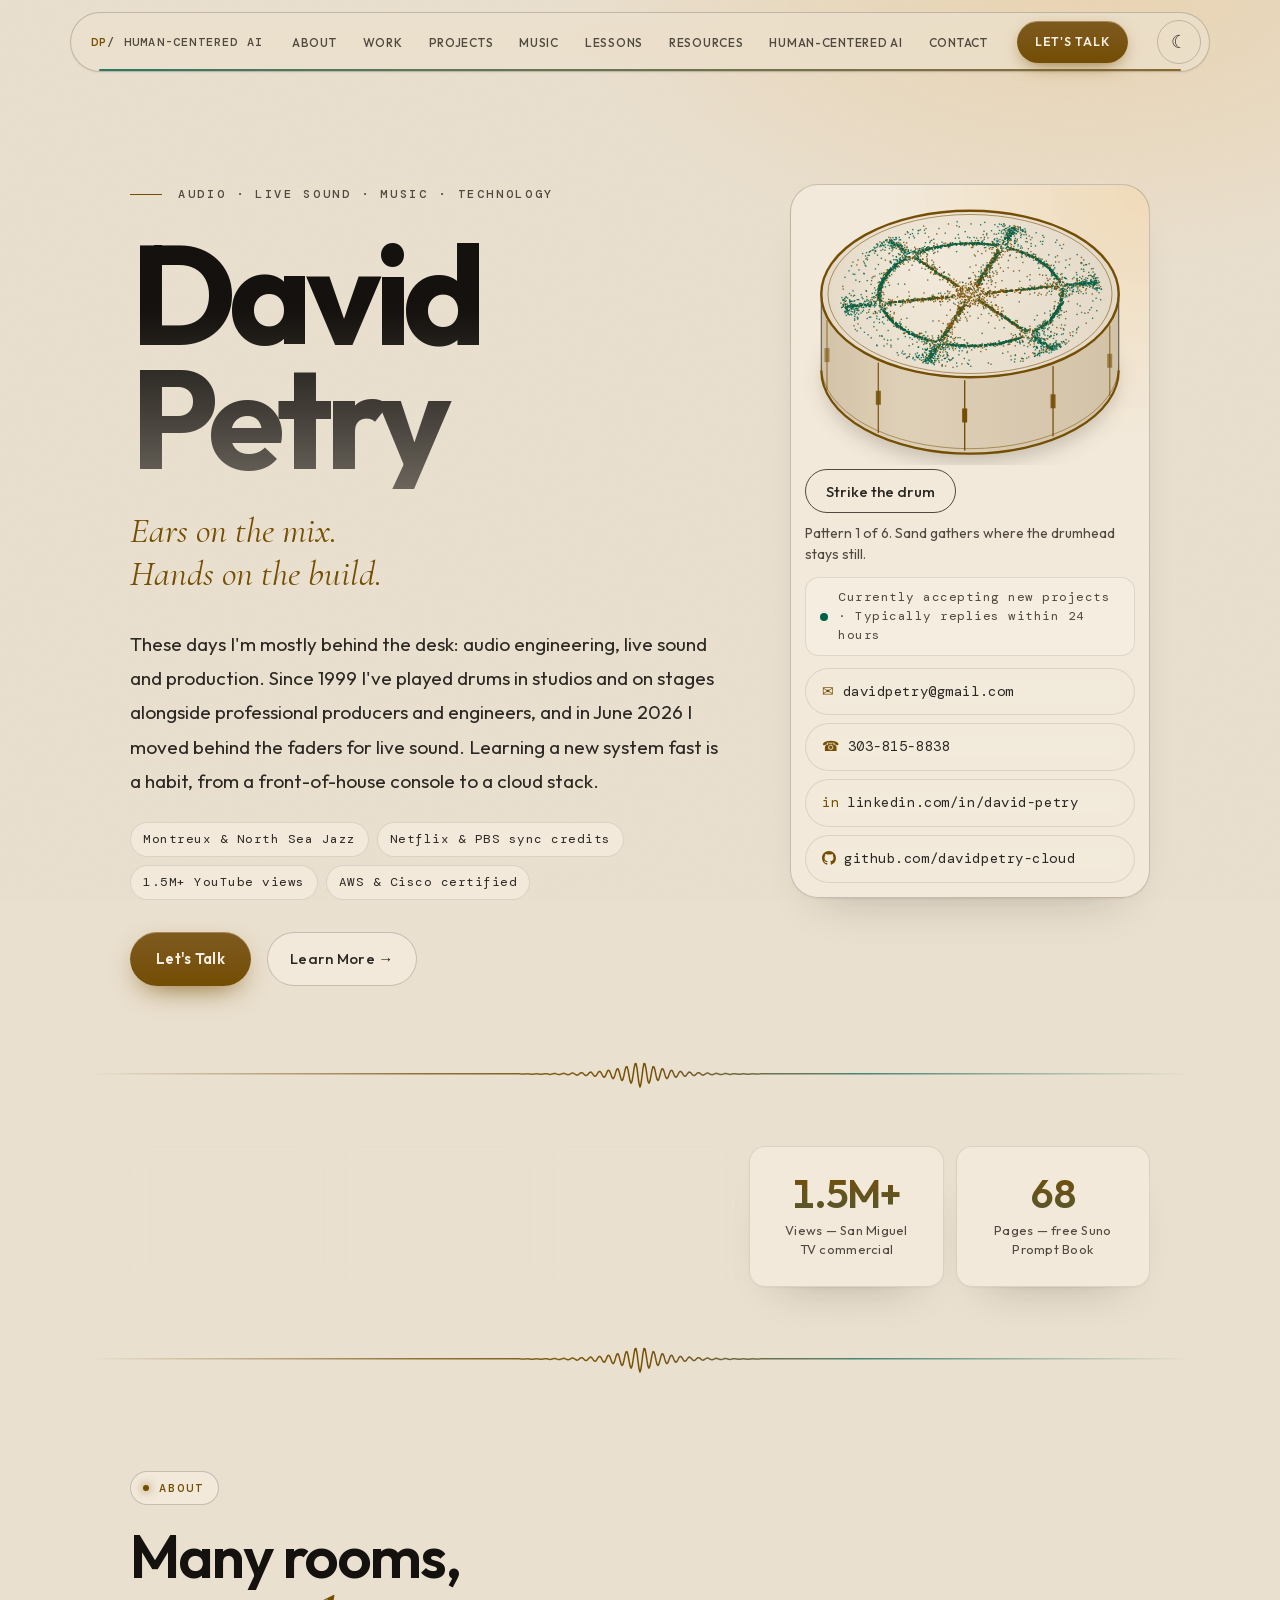
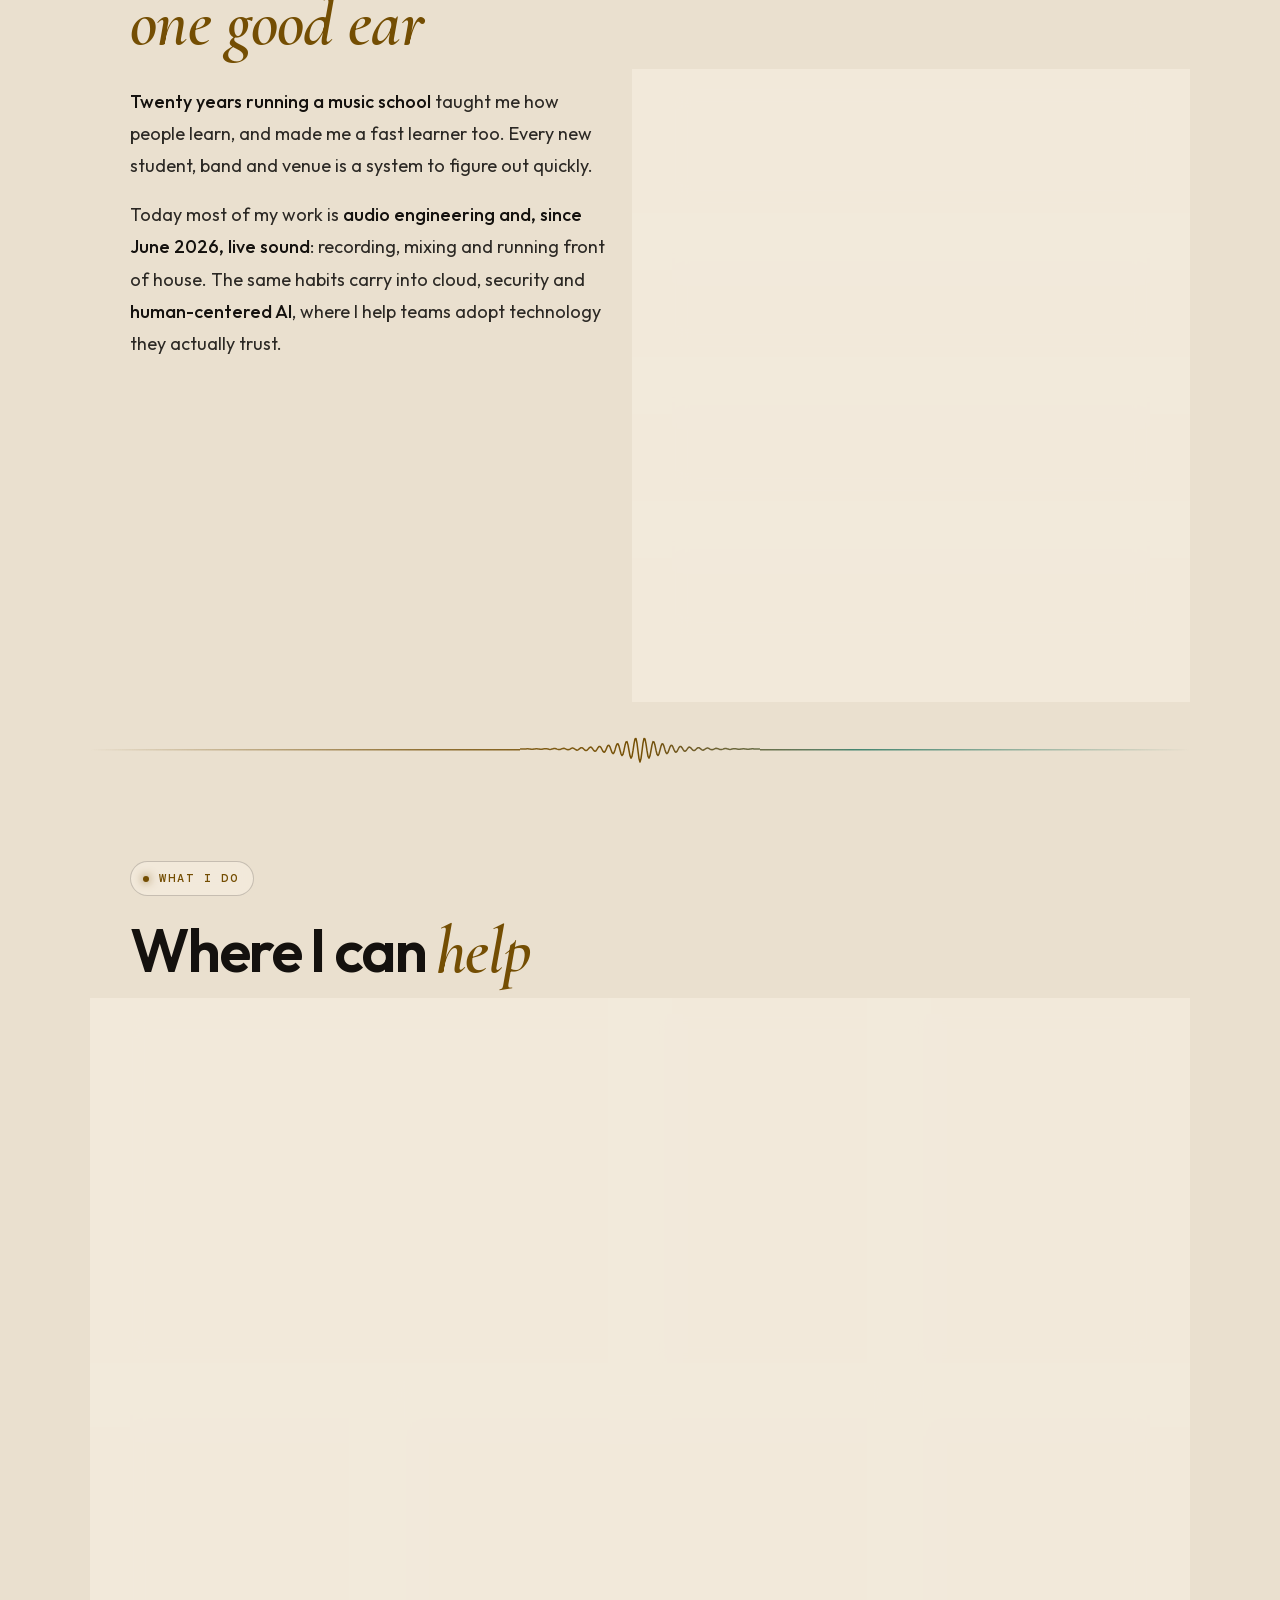
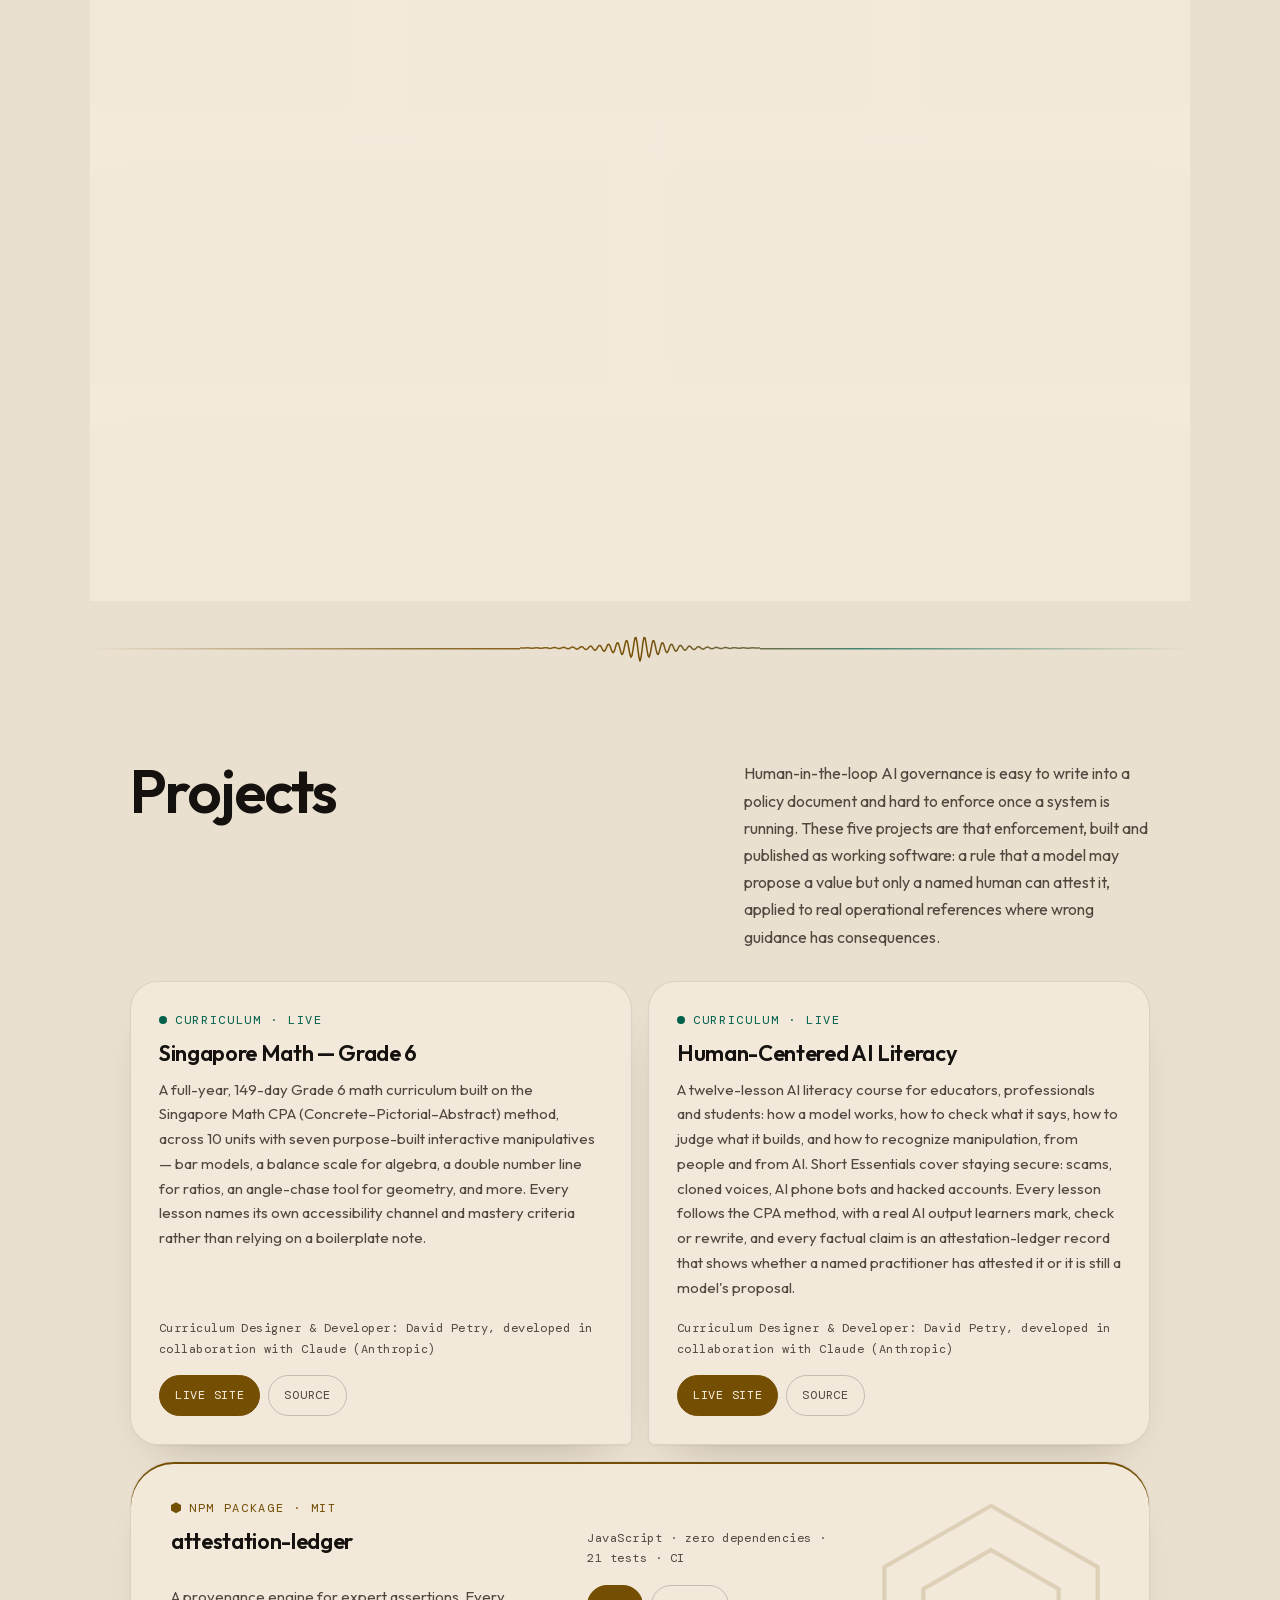
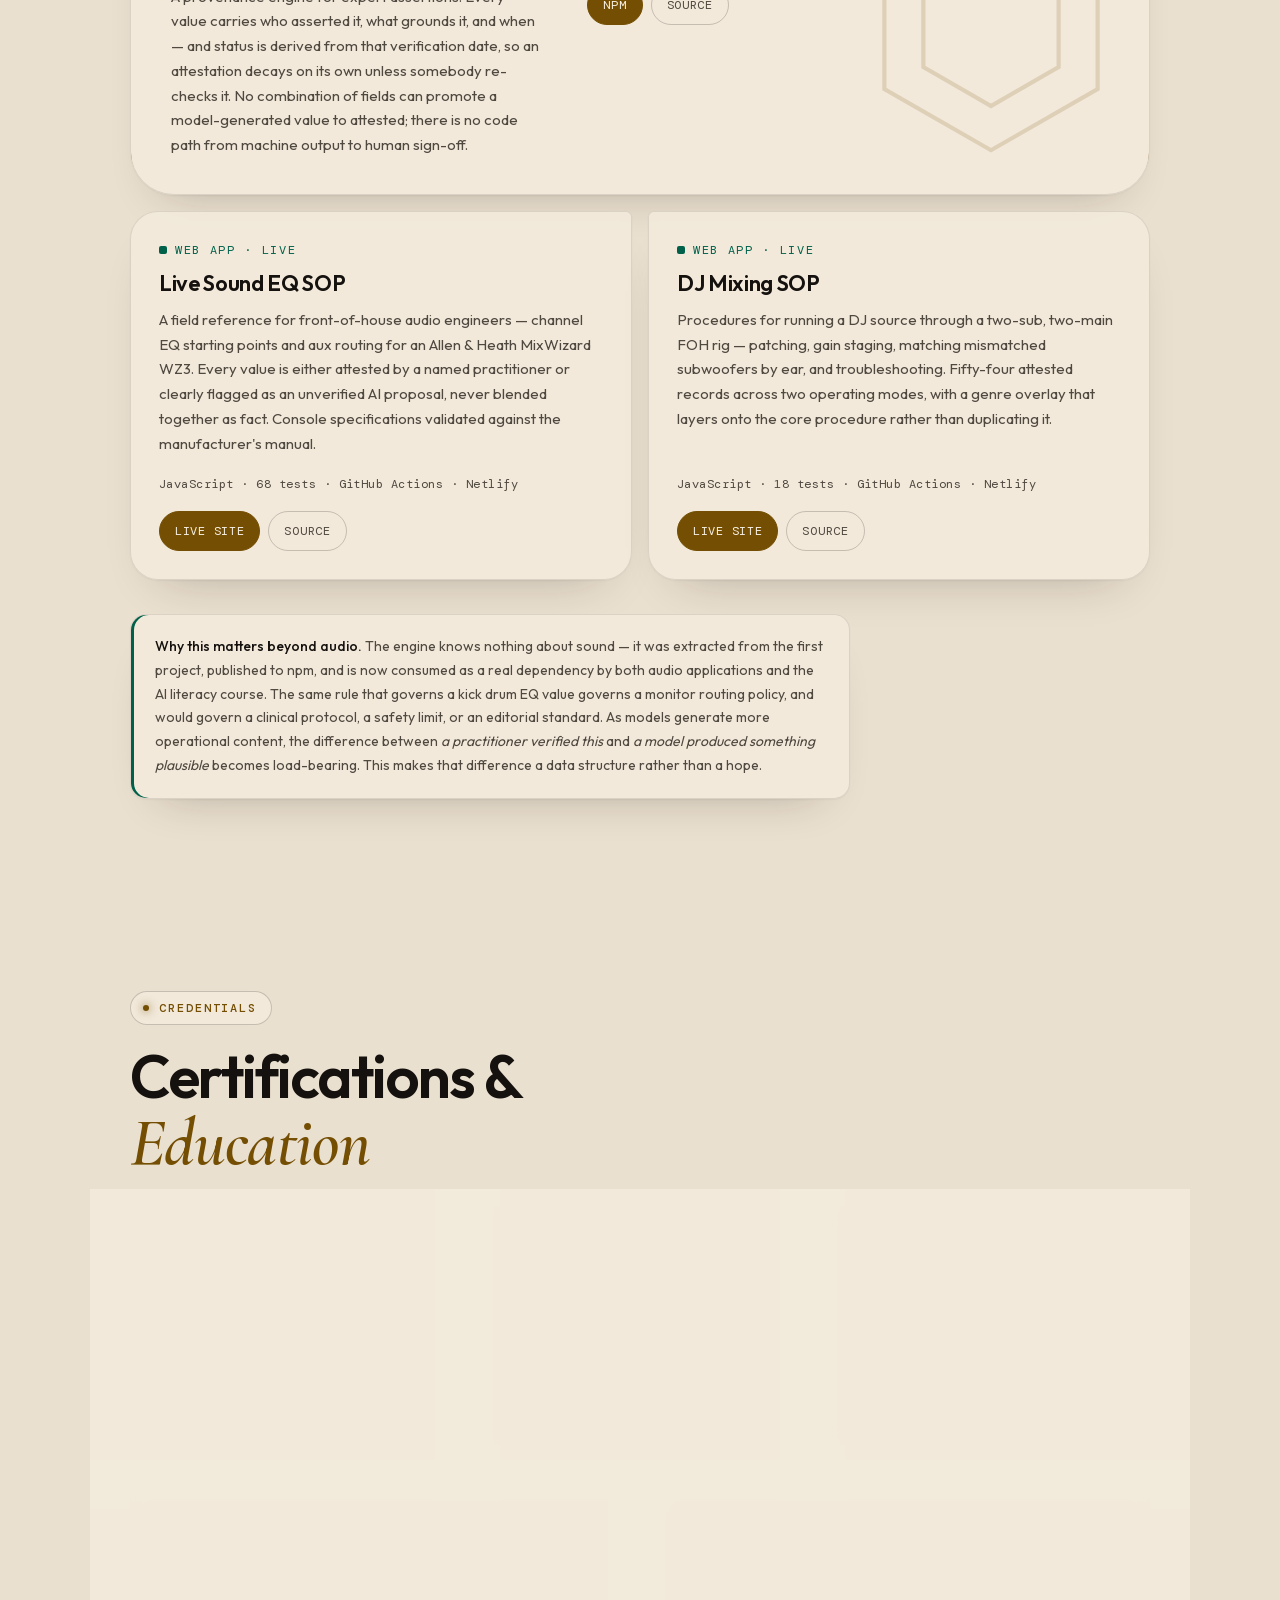
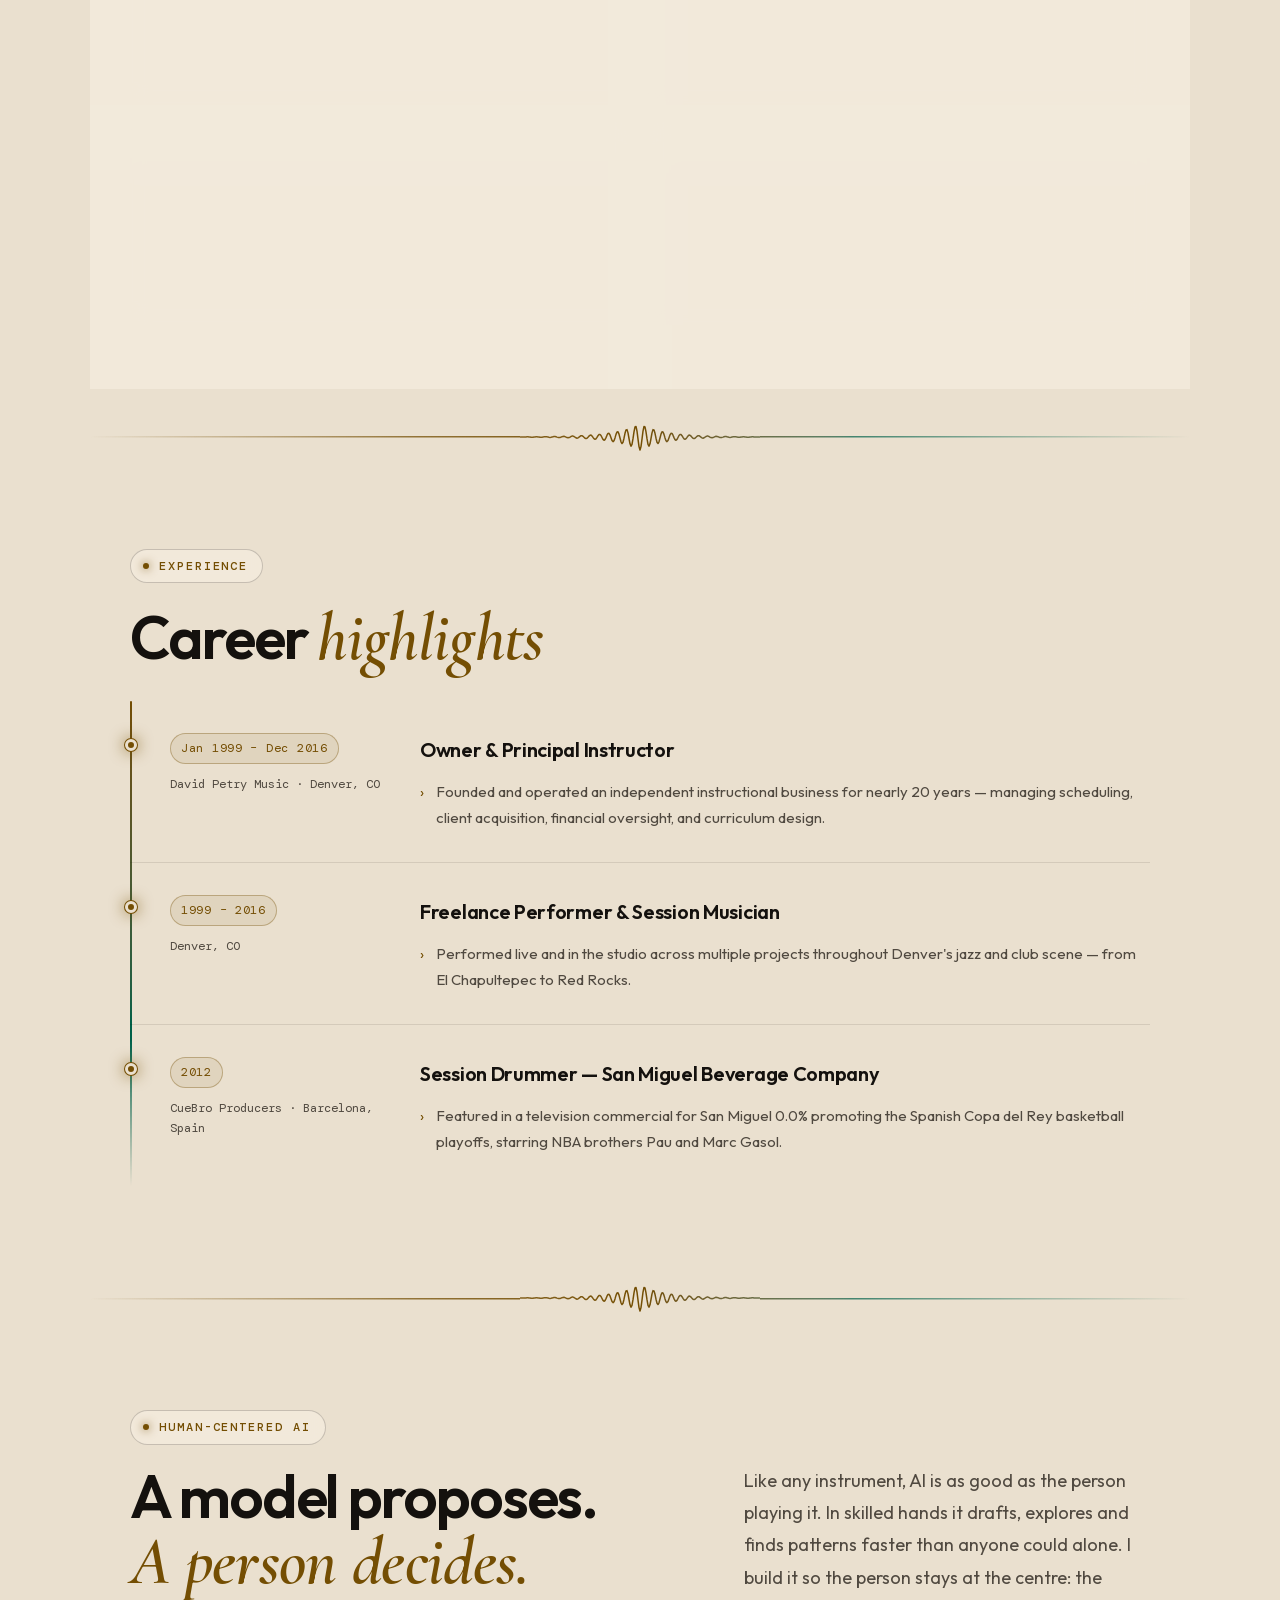
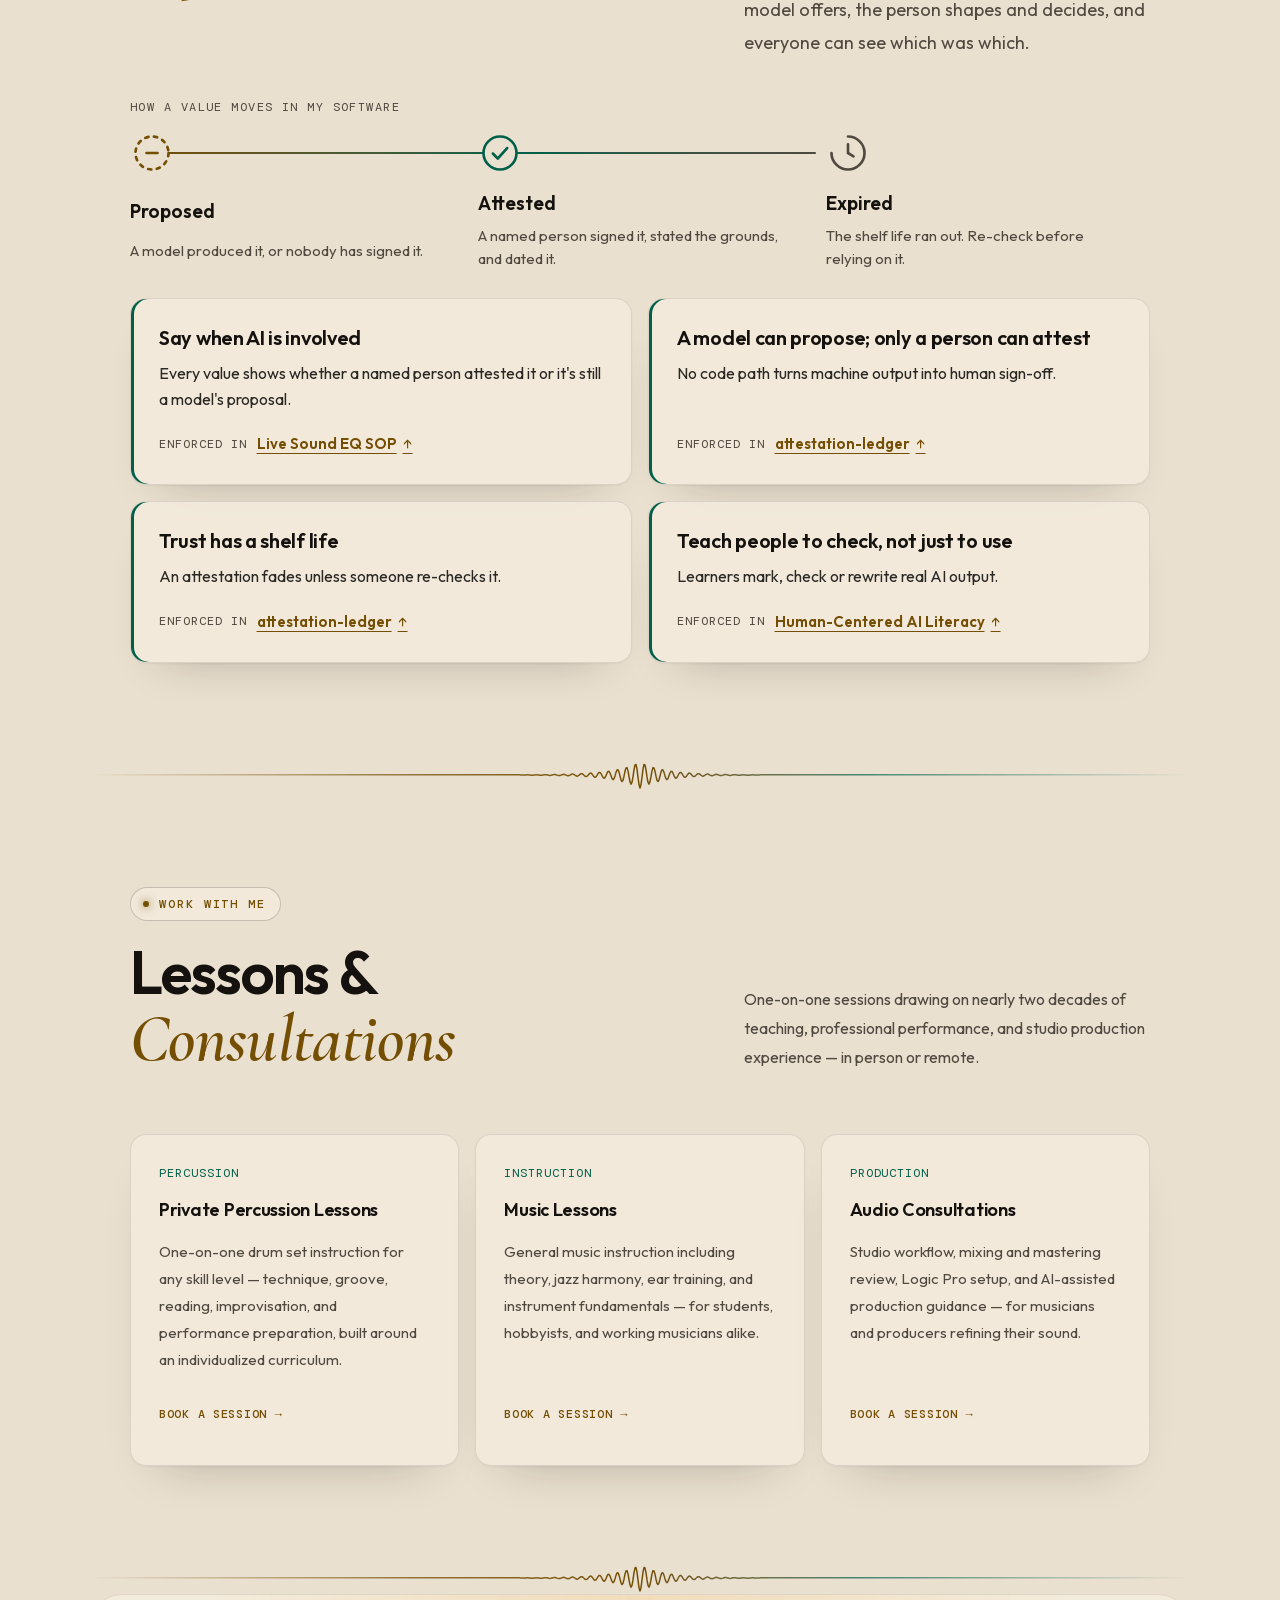
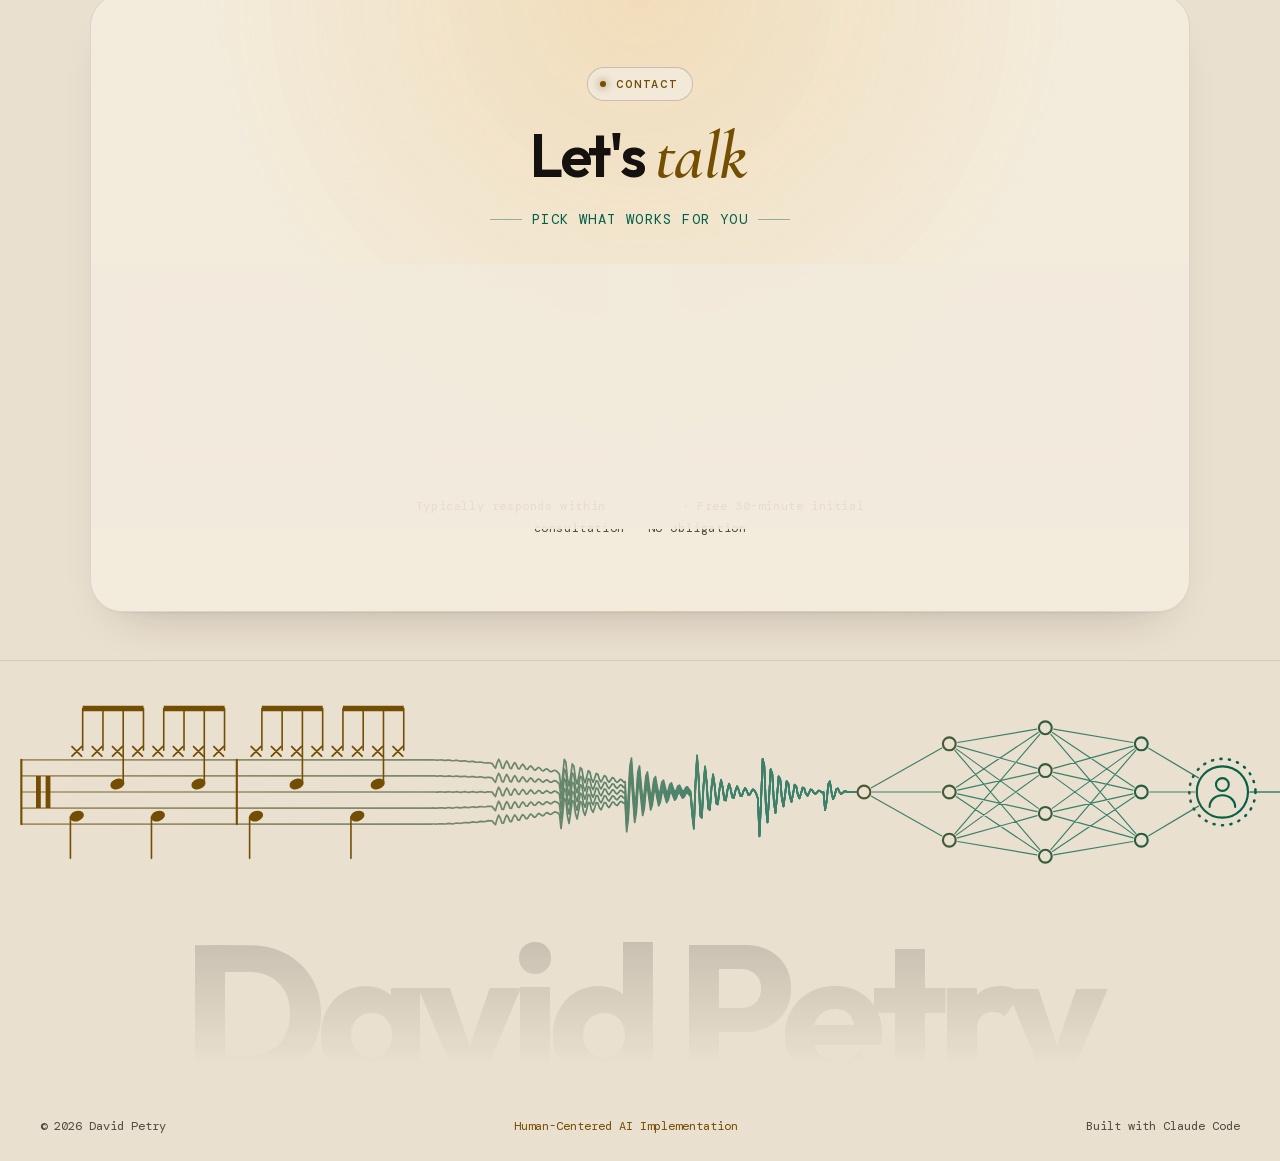
==== commit 8b35eac2: "Intro: state the live-sound and studio timeline accurately Live sound since June 2026; working along" ====
--- a/index.html
+++ b/index.html
@@ -92,9 +92,10 @@
     <div class="hero-title">Ears on the mix.<br>Hands on the build.</div>
     <p class="hero-desc">
       These days I'm mostly behind the desk: audio engineering, live sound and
-      production, with a drummer's sense of time in every mix. Twenty years of
-      stages, studios and classrooms taught me to learn any new system fast, from
-      a front-of-house console to a cloud stack, and make it sound right.
+      production. Since 1999 I've played drums in studios and on stages alongside
+      professional producers and engineers, and in June 2026 I moved behind the
+      faders for live sound. Learning a new system fast is a habit, from a
+      front-of-house console to a cloud stack.
     </p>
     <div class="hero-proof">
       <span>Montreux &amp; North Sea Jazz</span>
@@ -173,7 +174,7 @@
   <div class="about-grid">
     <div class="about-body reveal">
       <p><strong>Twenty years running a music school</strong> taught me how people learn, and made me a fast learner too. Every new student, band and venue is a system to figure out quickly.</p>
-      <p>Today most of my work is <strong>audio engineering and live sound</strong>: recording, mixing and running front of house. The same habits carry into cloud, security and <strong>human-centered AI</strong>, where I help teams adopt technology they actually trust.</p>
+      <p>Today most of my work is <strong>audio engineering and, since June 2026, live sound</strong>: recording, mixing and running front of house. The same habits carry into cloud, security and <strong>human-centered AI</strong>, where I help teams adopt technology they actually trust.</p>
     </div>
     <div class="about-pillars reveal">
       <div class="pillar">
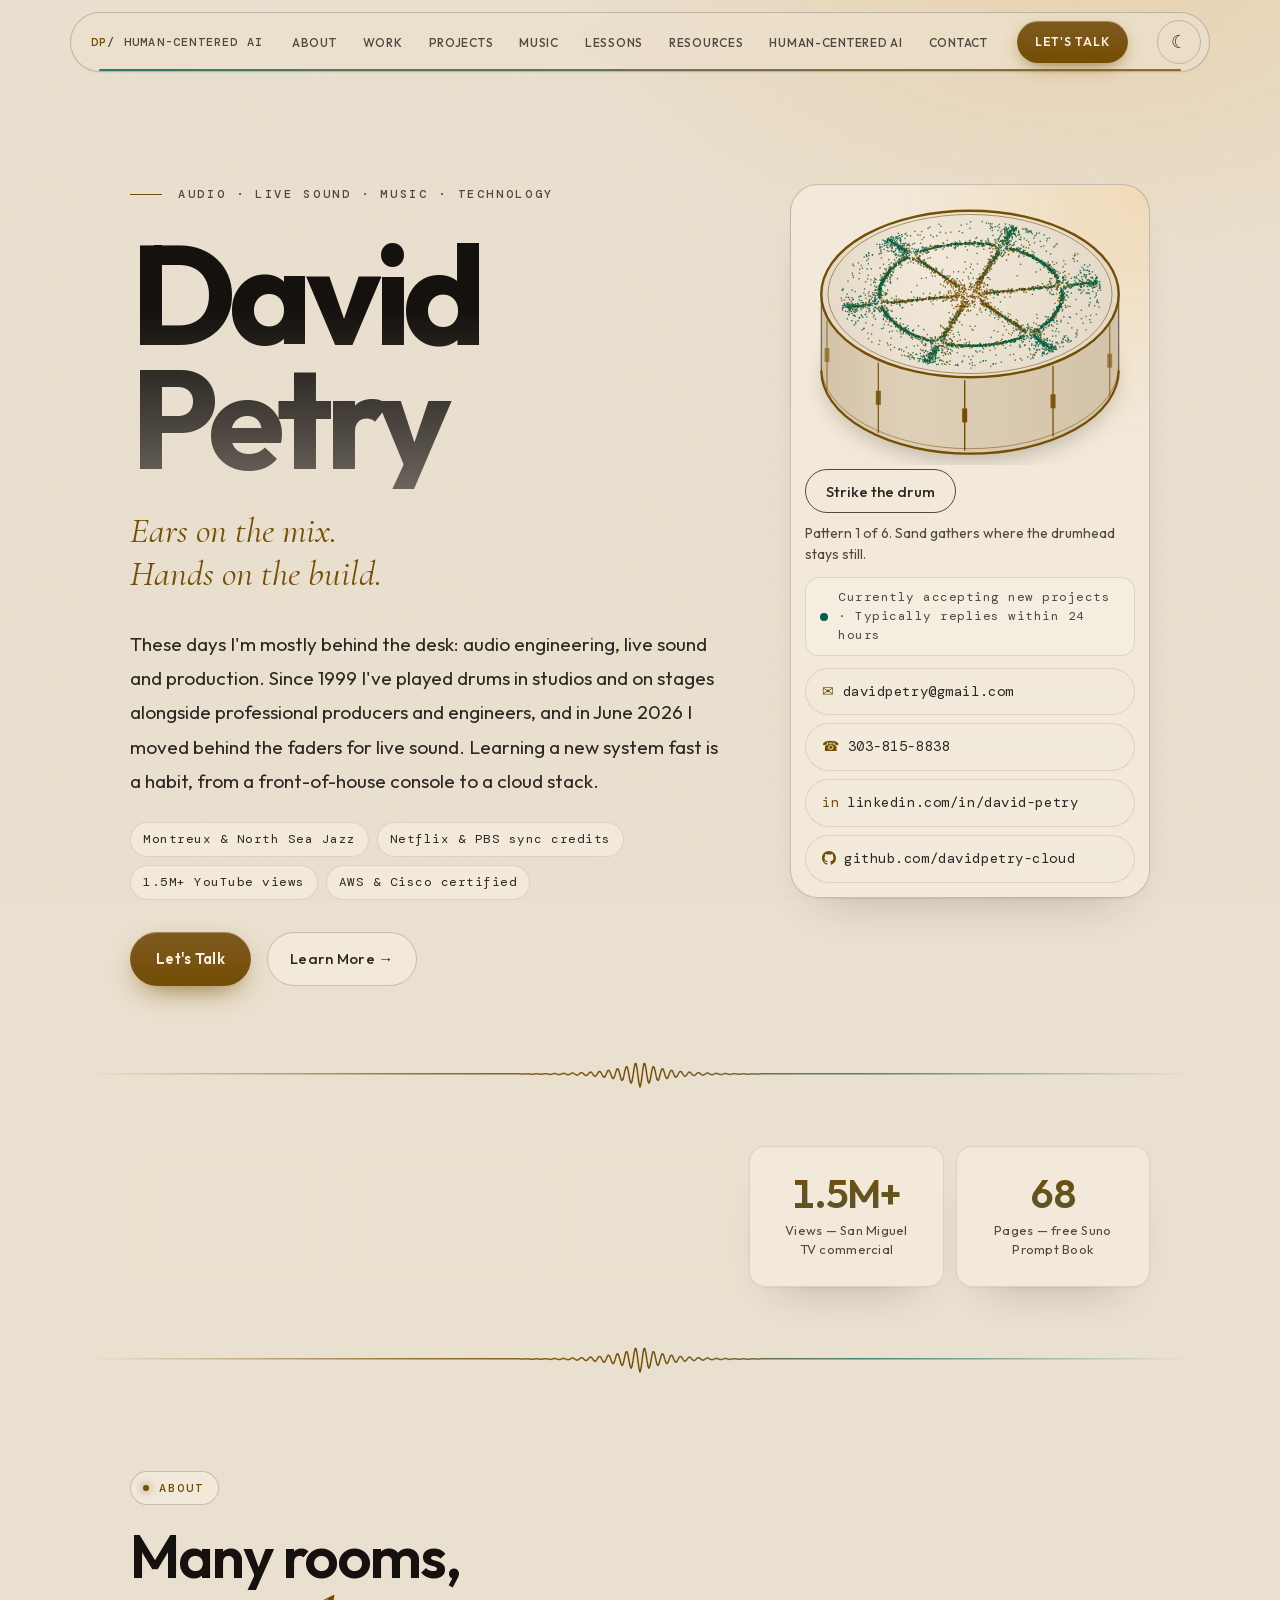
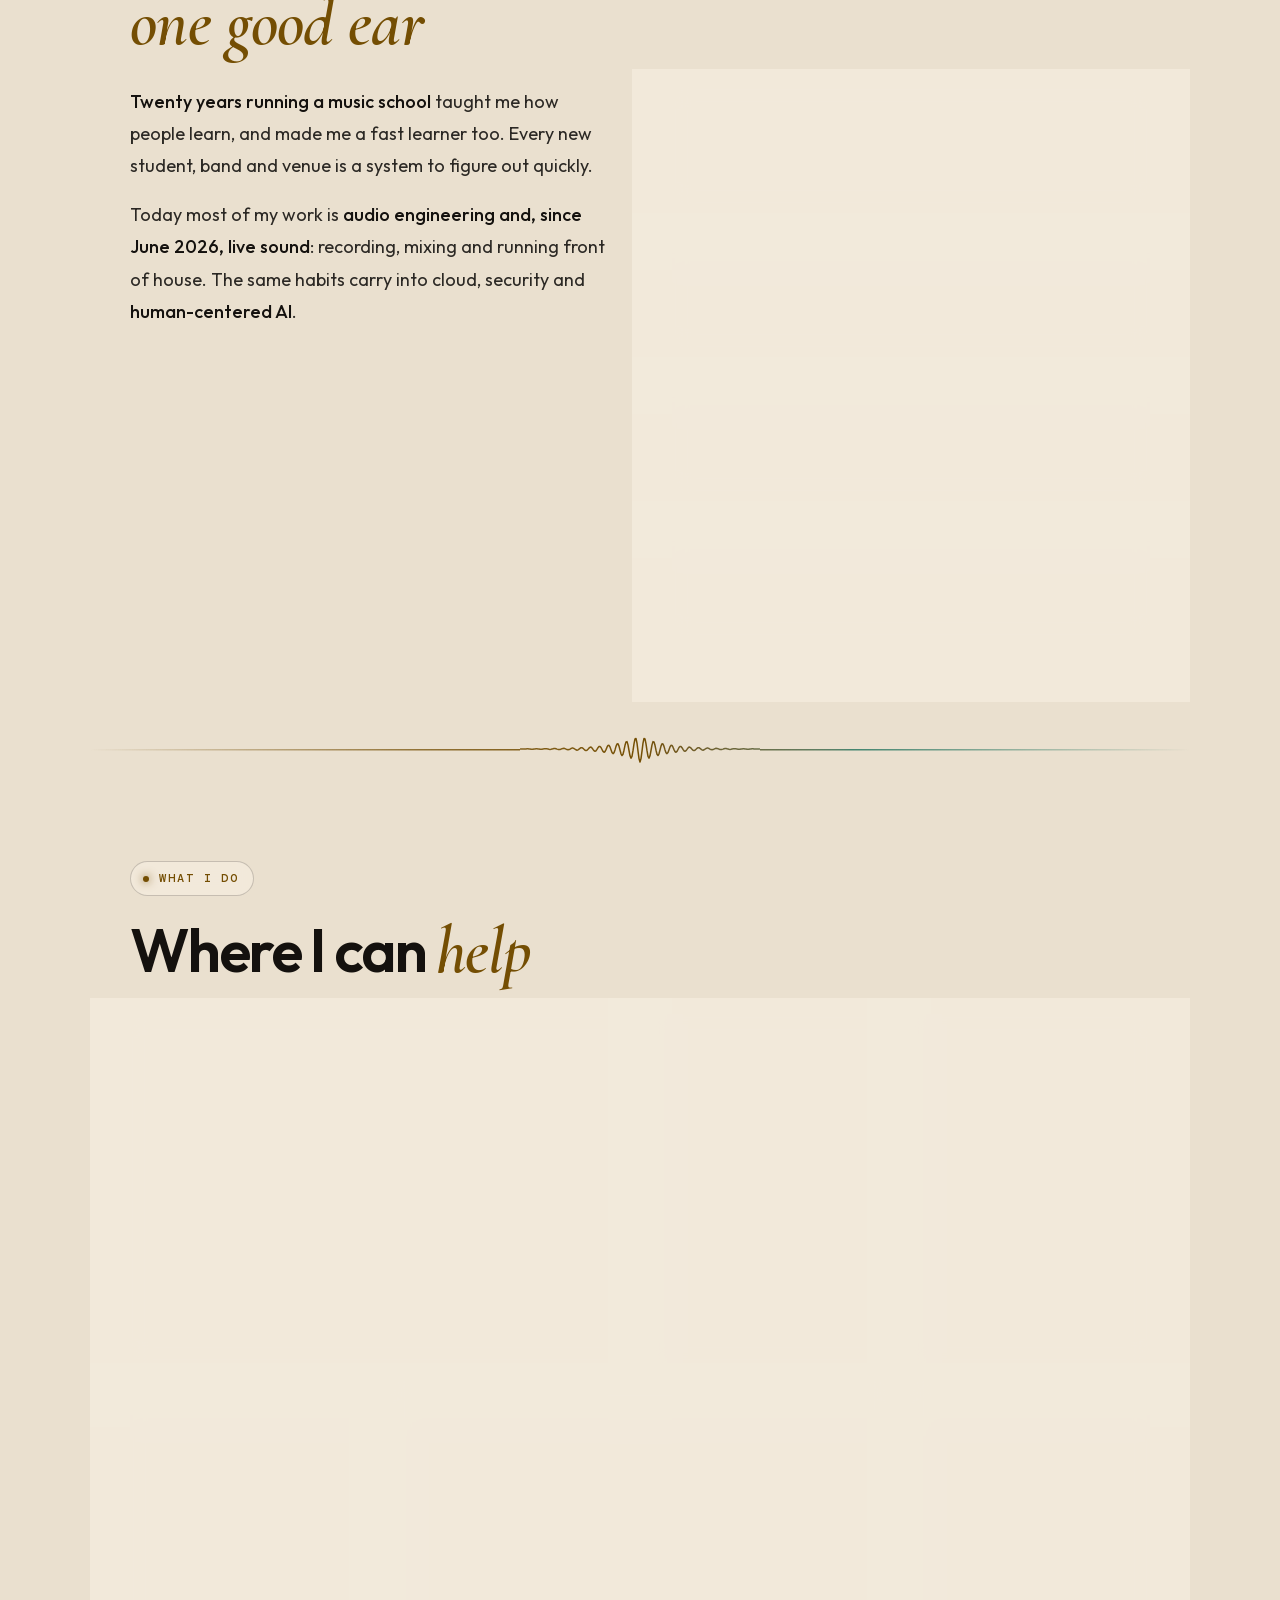
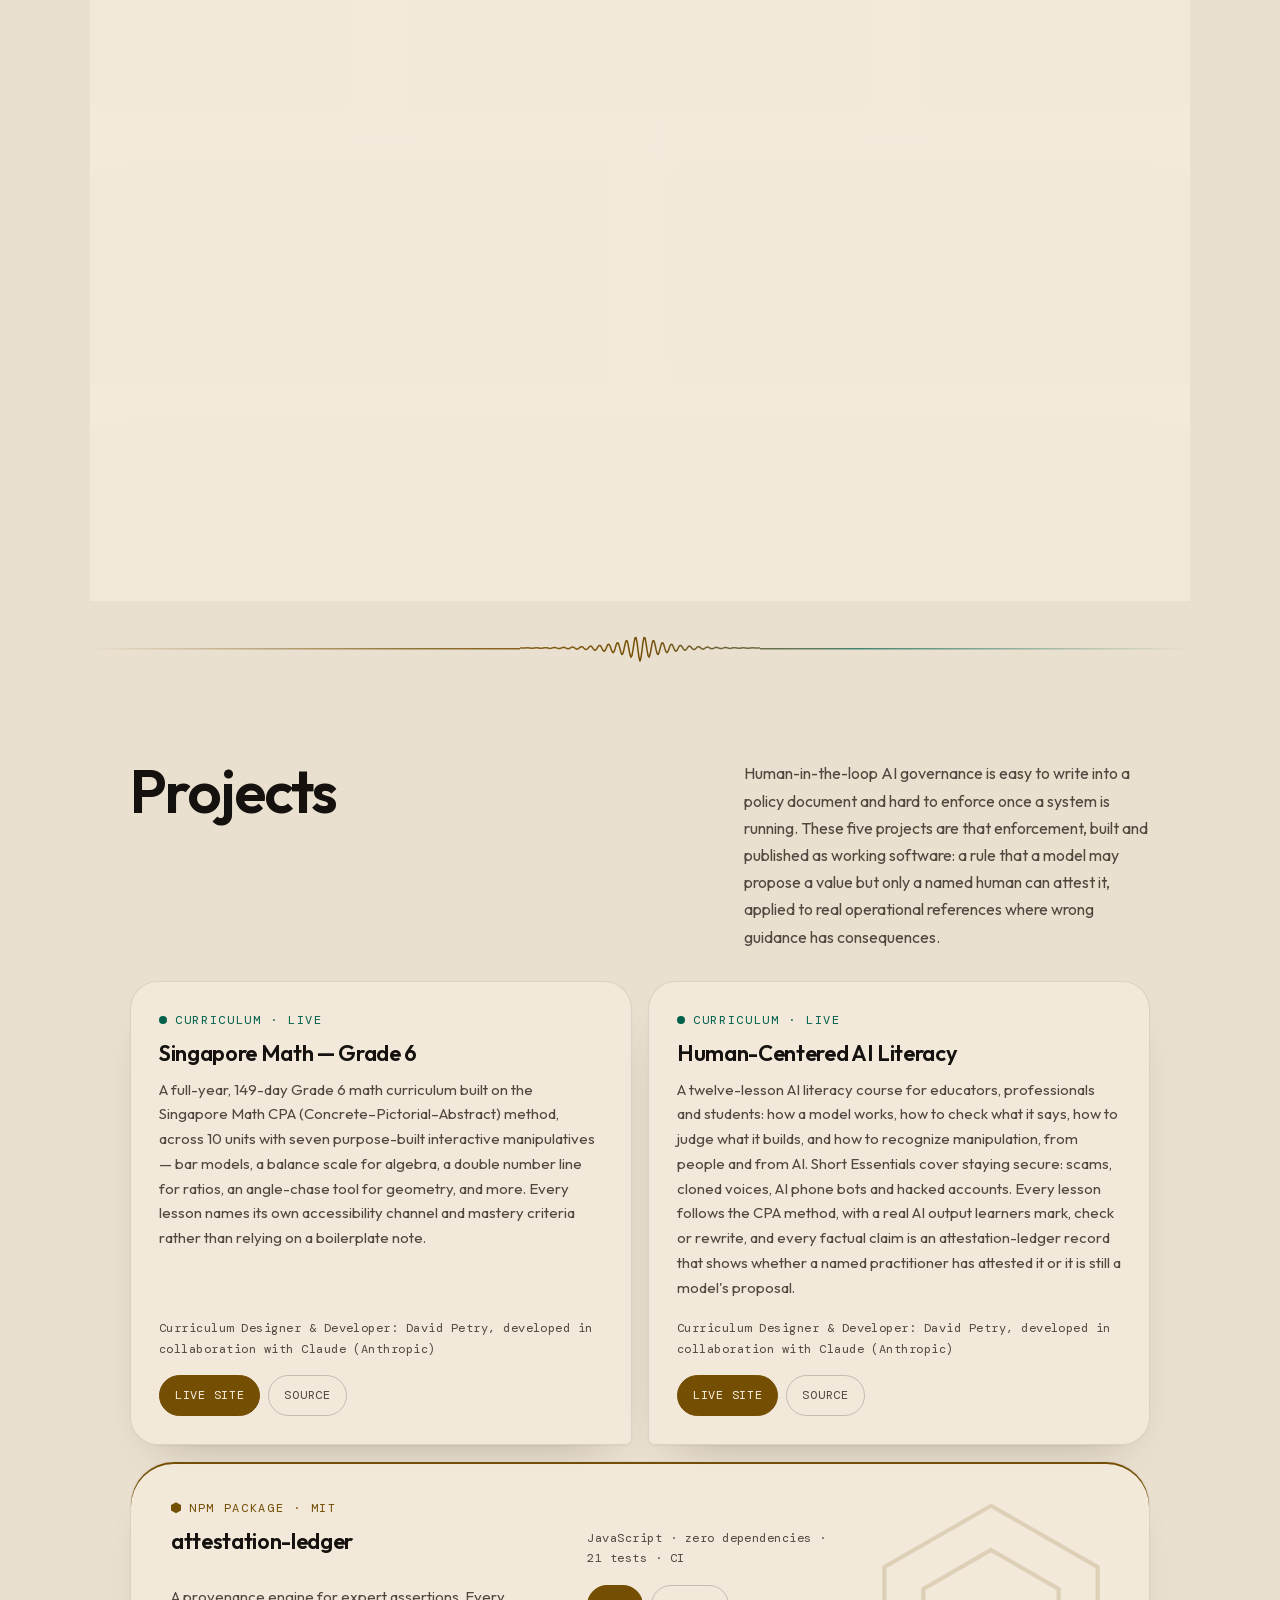
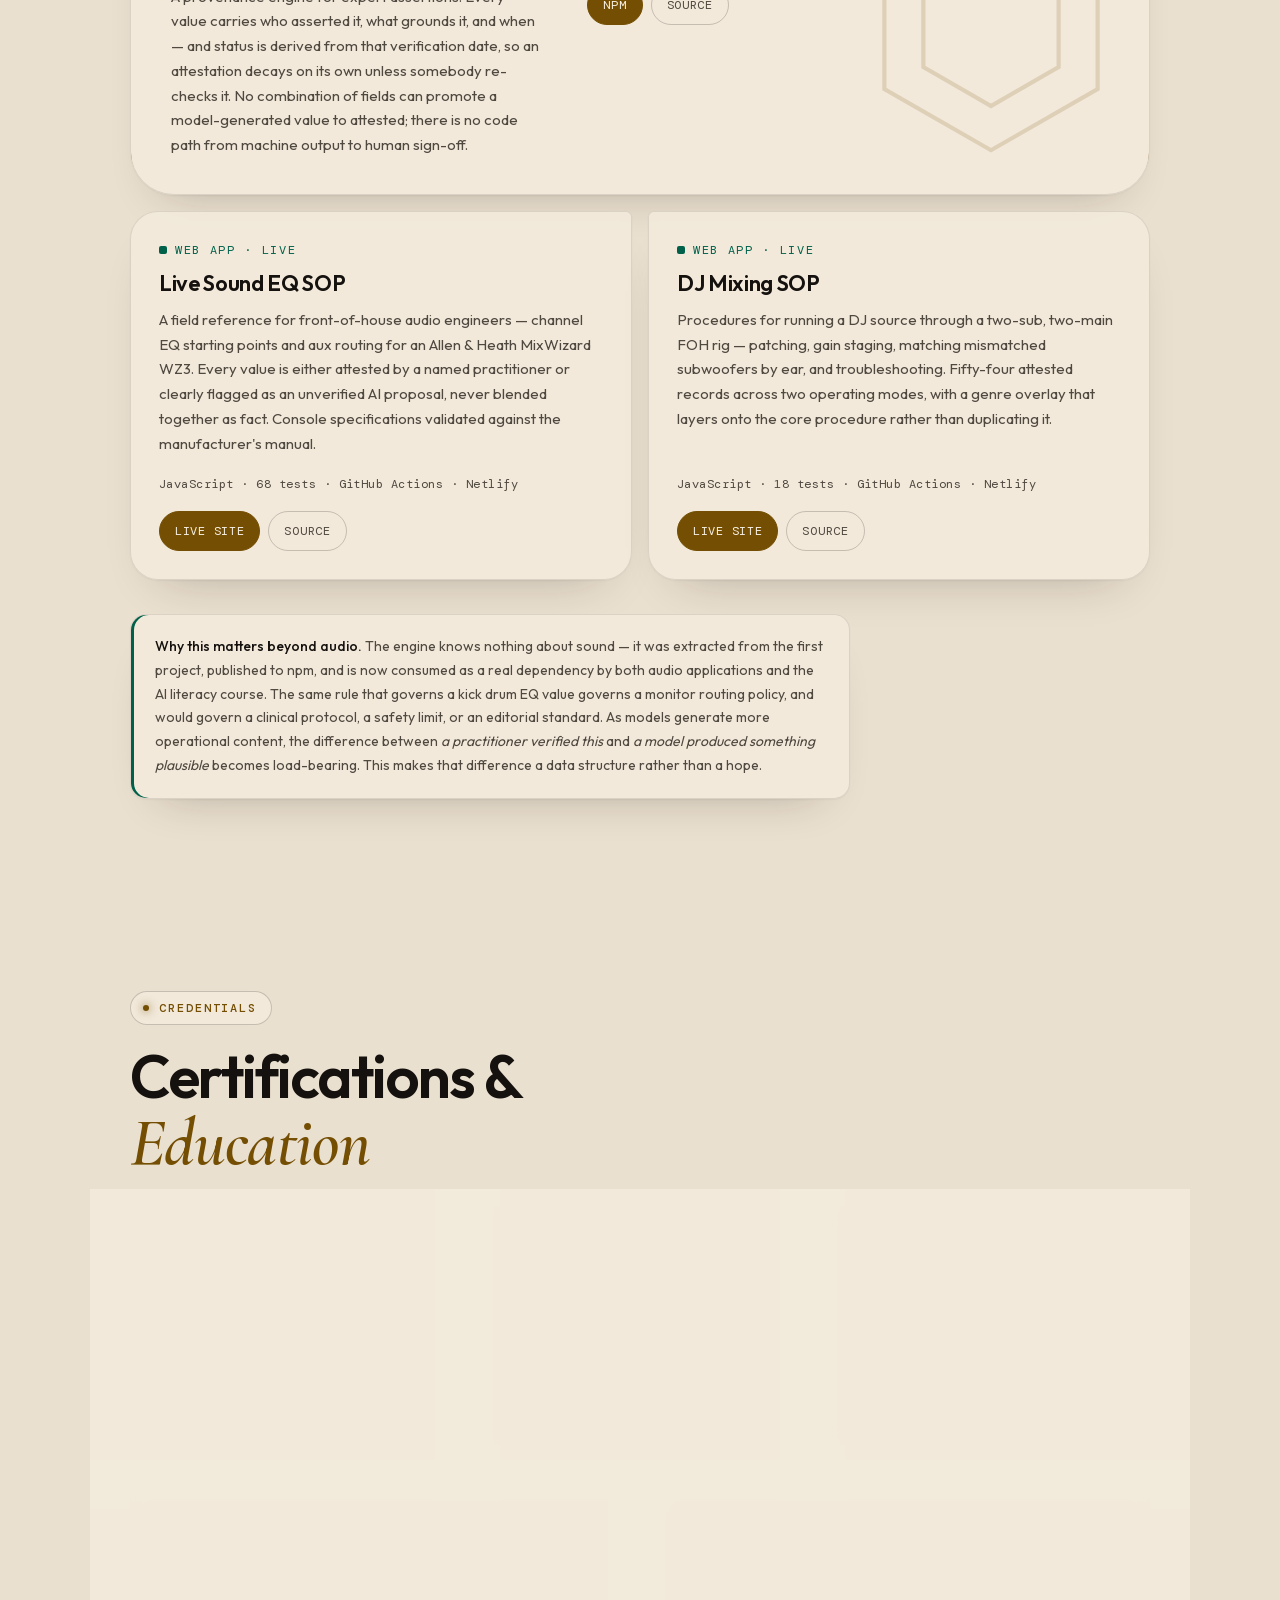
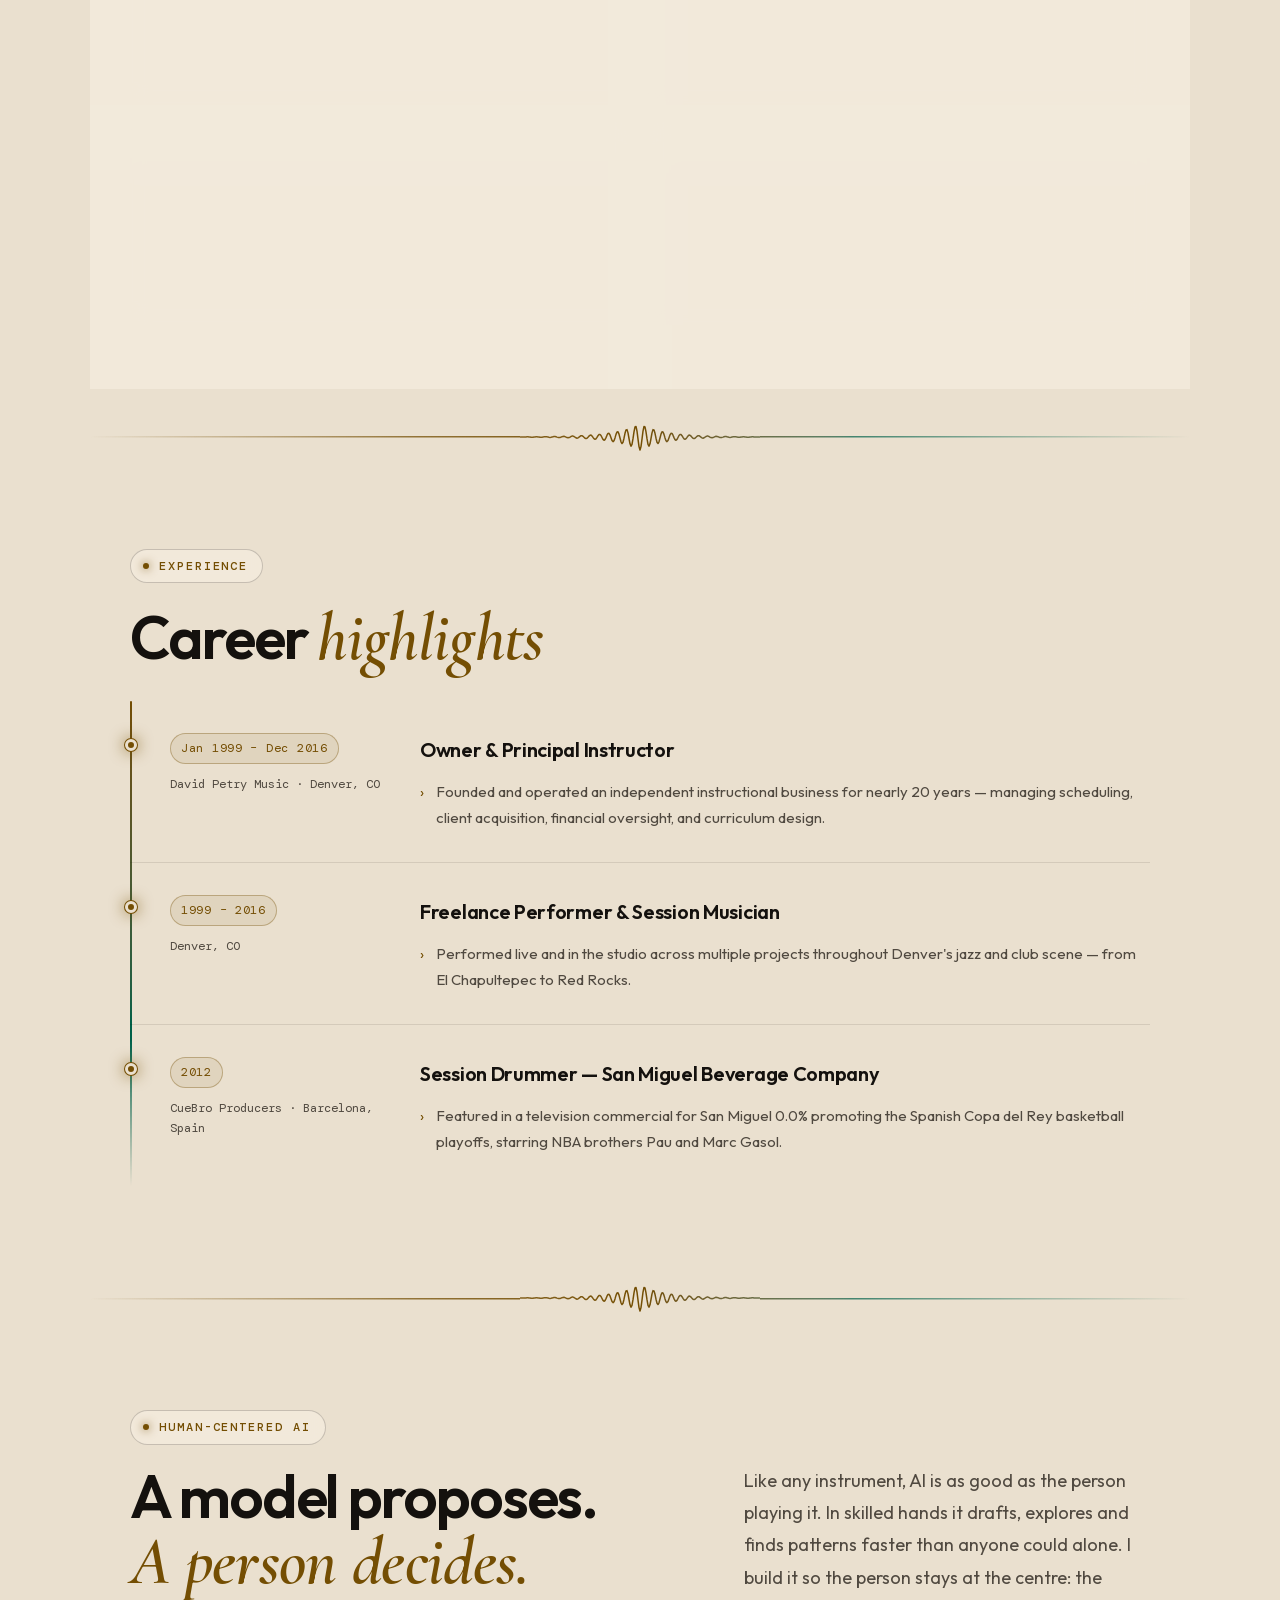
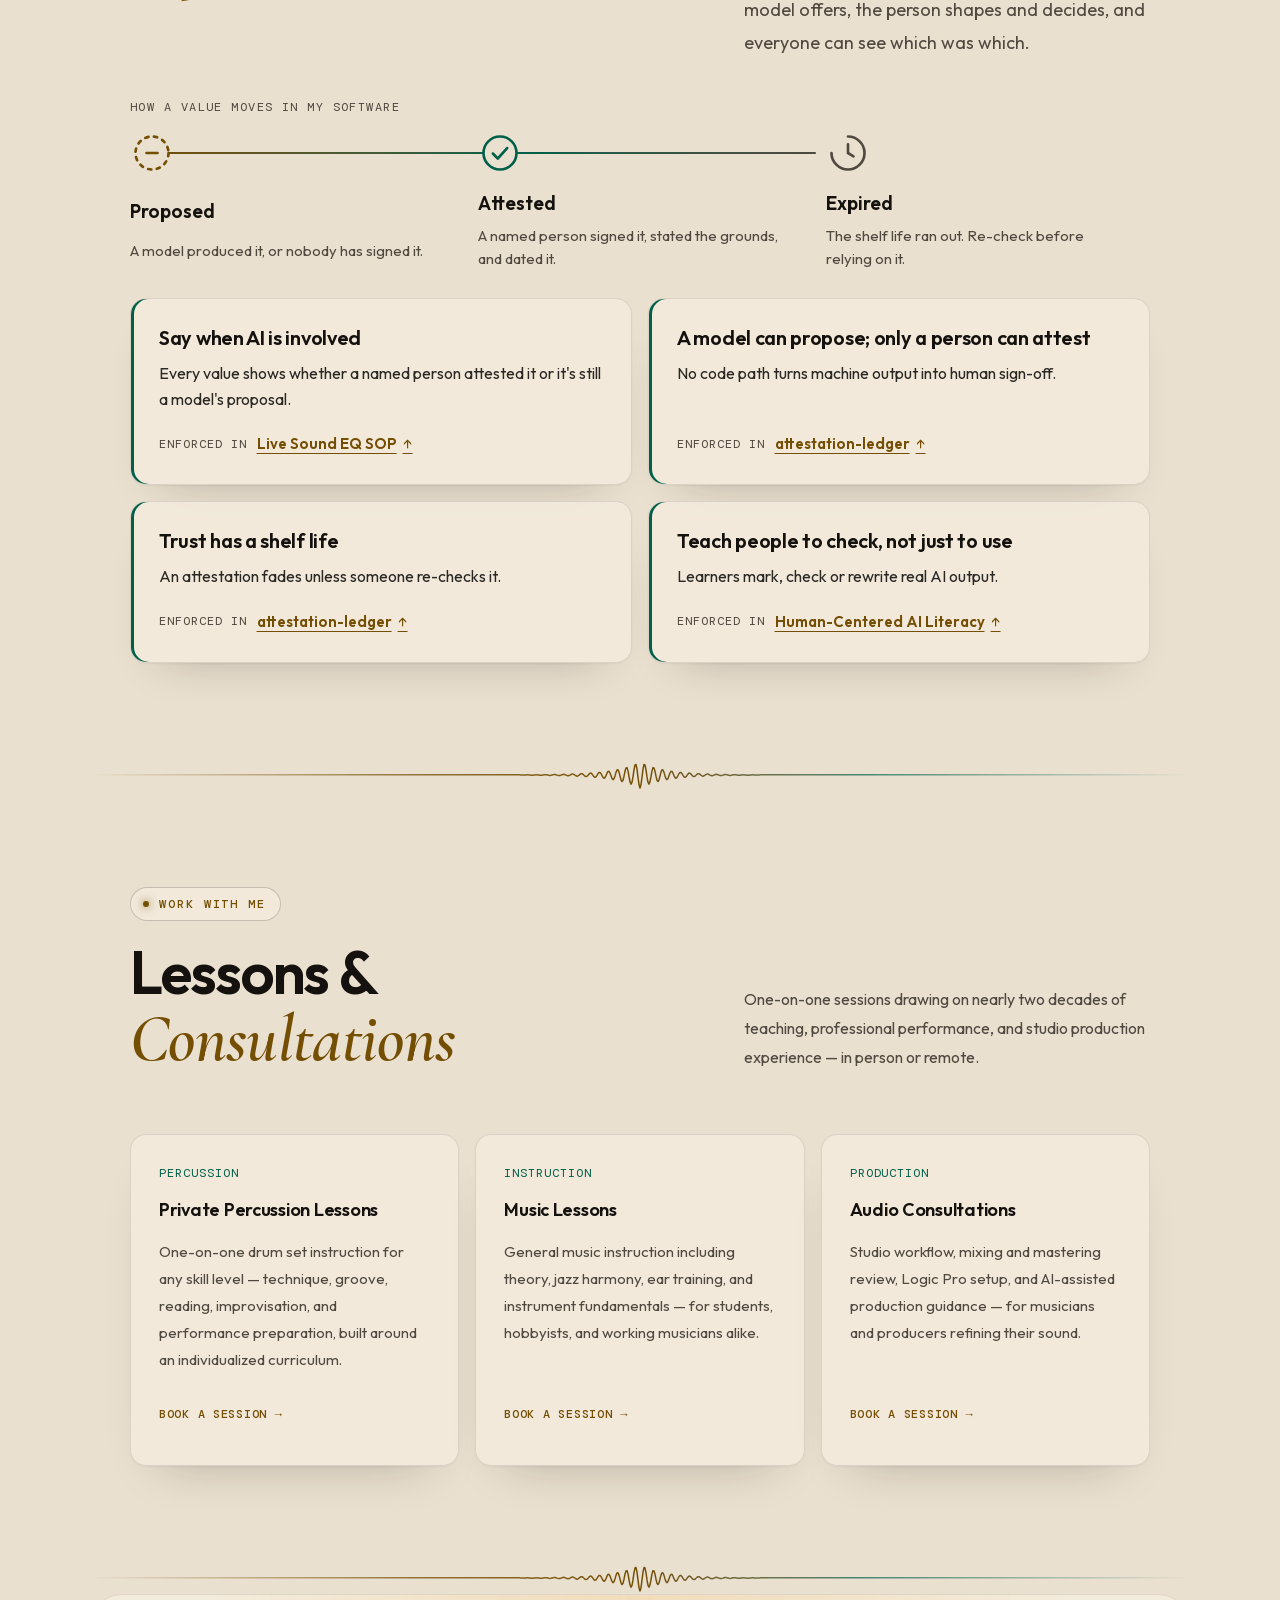
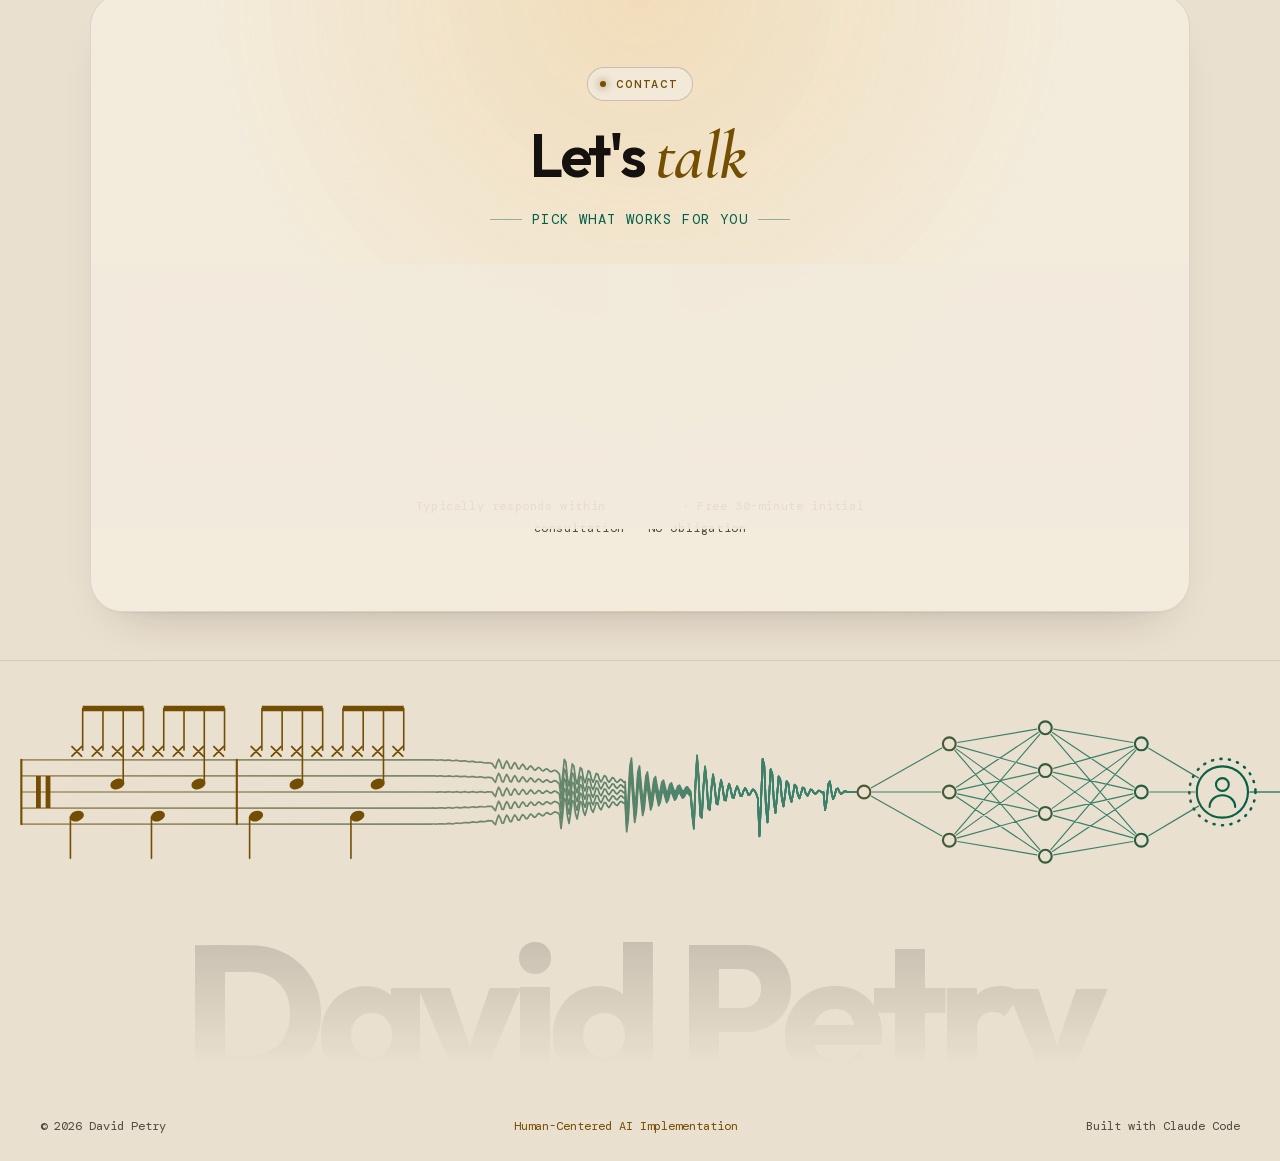
==== commit e75e9270: "About: drop the 'technology they actually trust' line Co-Authored-By: Claude Opus 5.5 <noreply@anthr" ====
--- a/index.html
+++ b/index.html
@@ -174,7 +174,7 @@
   <div class="about-grid">
     <div class="about-body reveal">
       <p><strong>Twenty years running a music school</strong> taught me how people learn, and made me a fast learner too. Every new student, band and venue is a system to figure out quickly.</p>
-      <p>Today most of my work is <strong>audio engineering and, since June 2026, live sound</strong>: recording, mixing and running front of house. The same habits carry into cloud, security and <strong>human-centered AI</strong>, where I help teams adopt technology they actually trust.</p>
+      <p>Today most of my work is <strong>audio engineering and, since June 2026, live sound</strong>: recording, mixing and running front of house. The same habits carry into cloud, security and <strong>human-centered AI</strong>.</p>
     </div>
     <div class="about-pillars reveal">
       <div class="pillar">
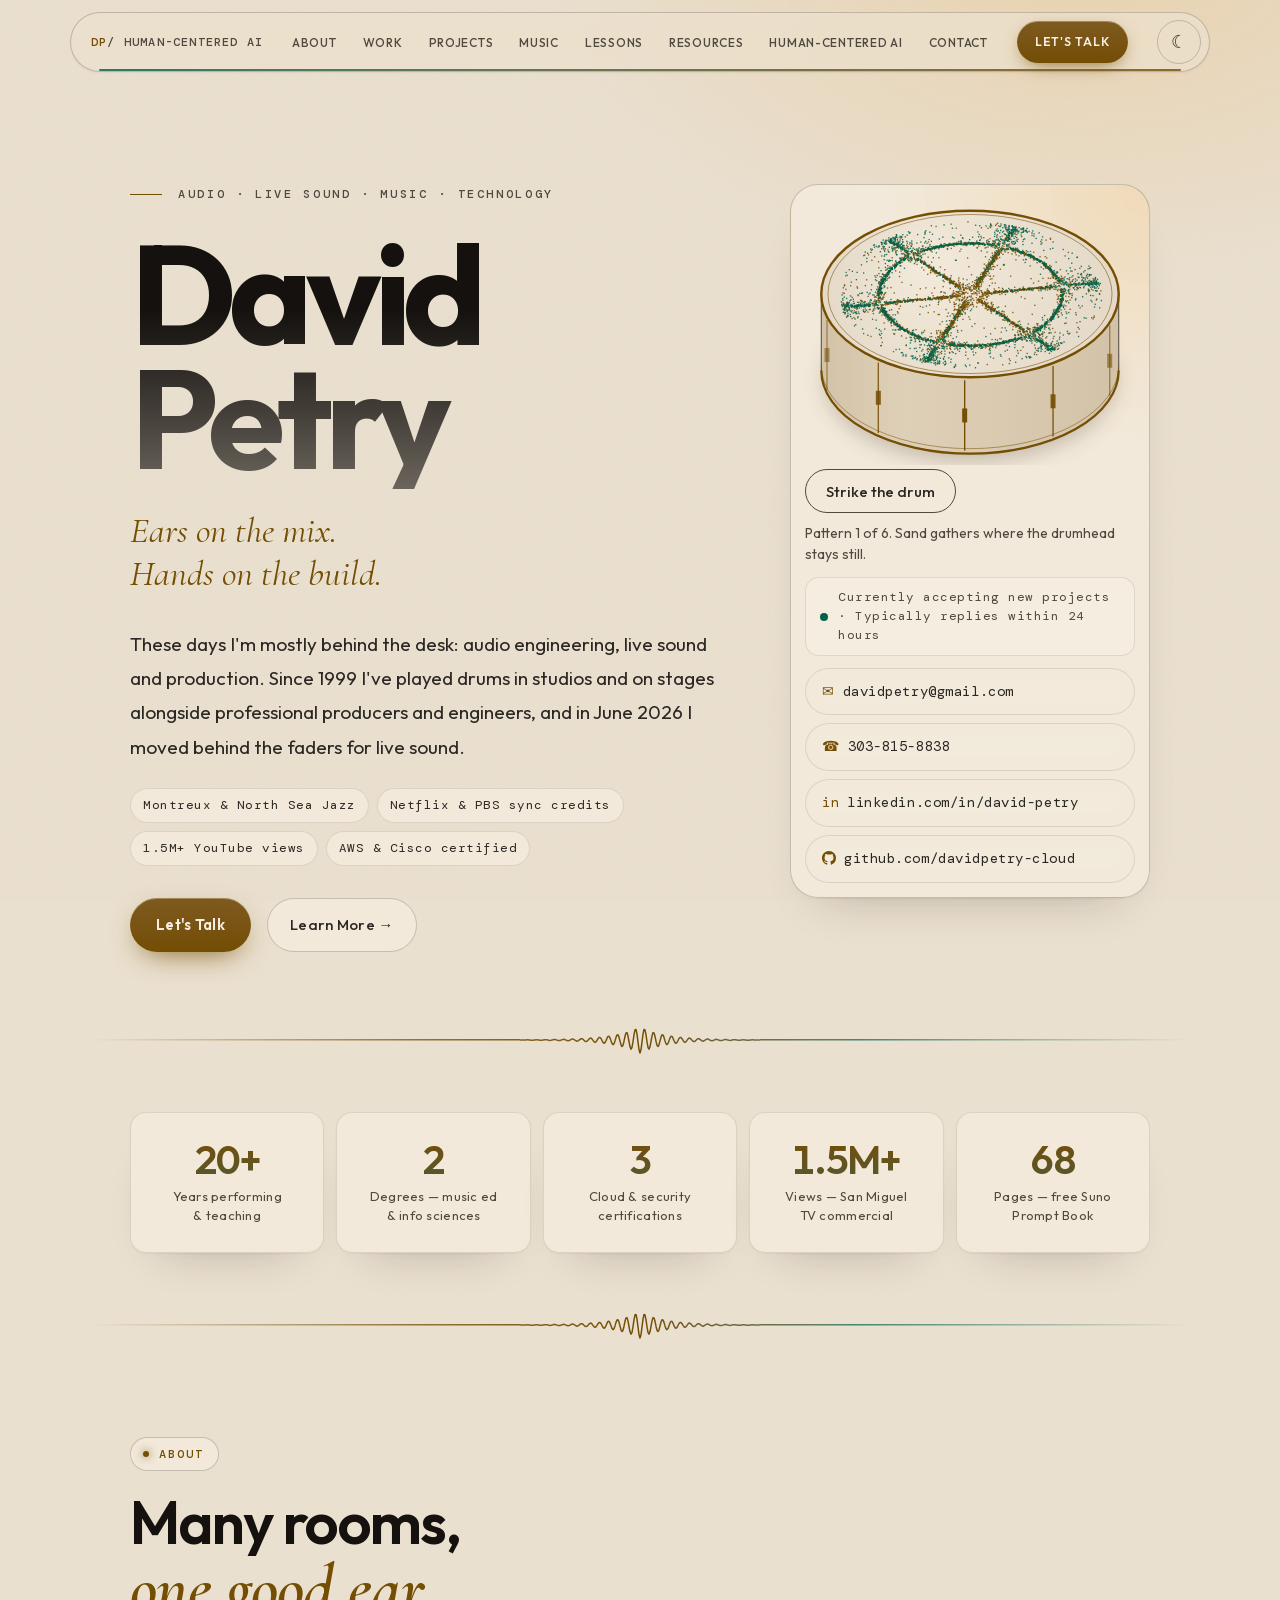
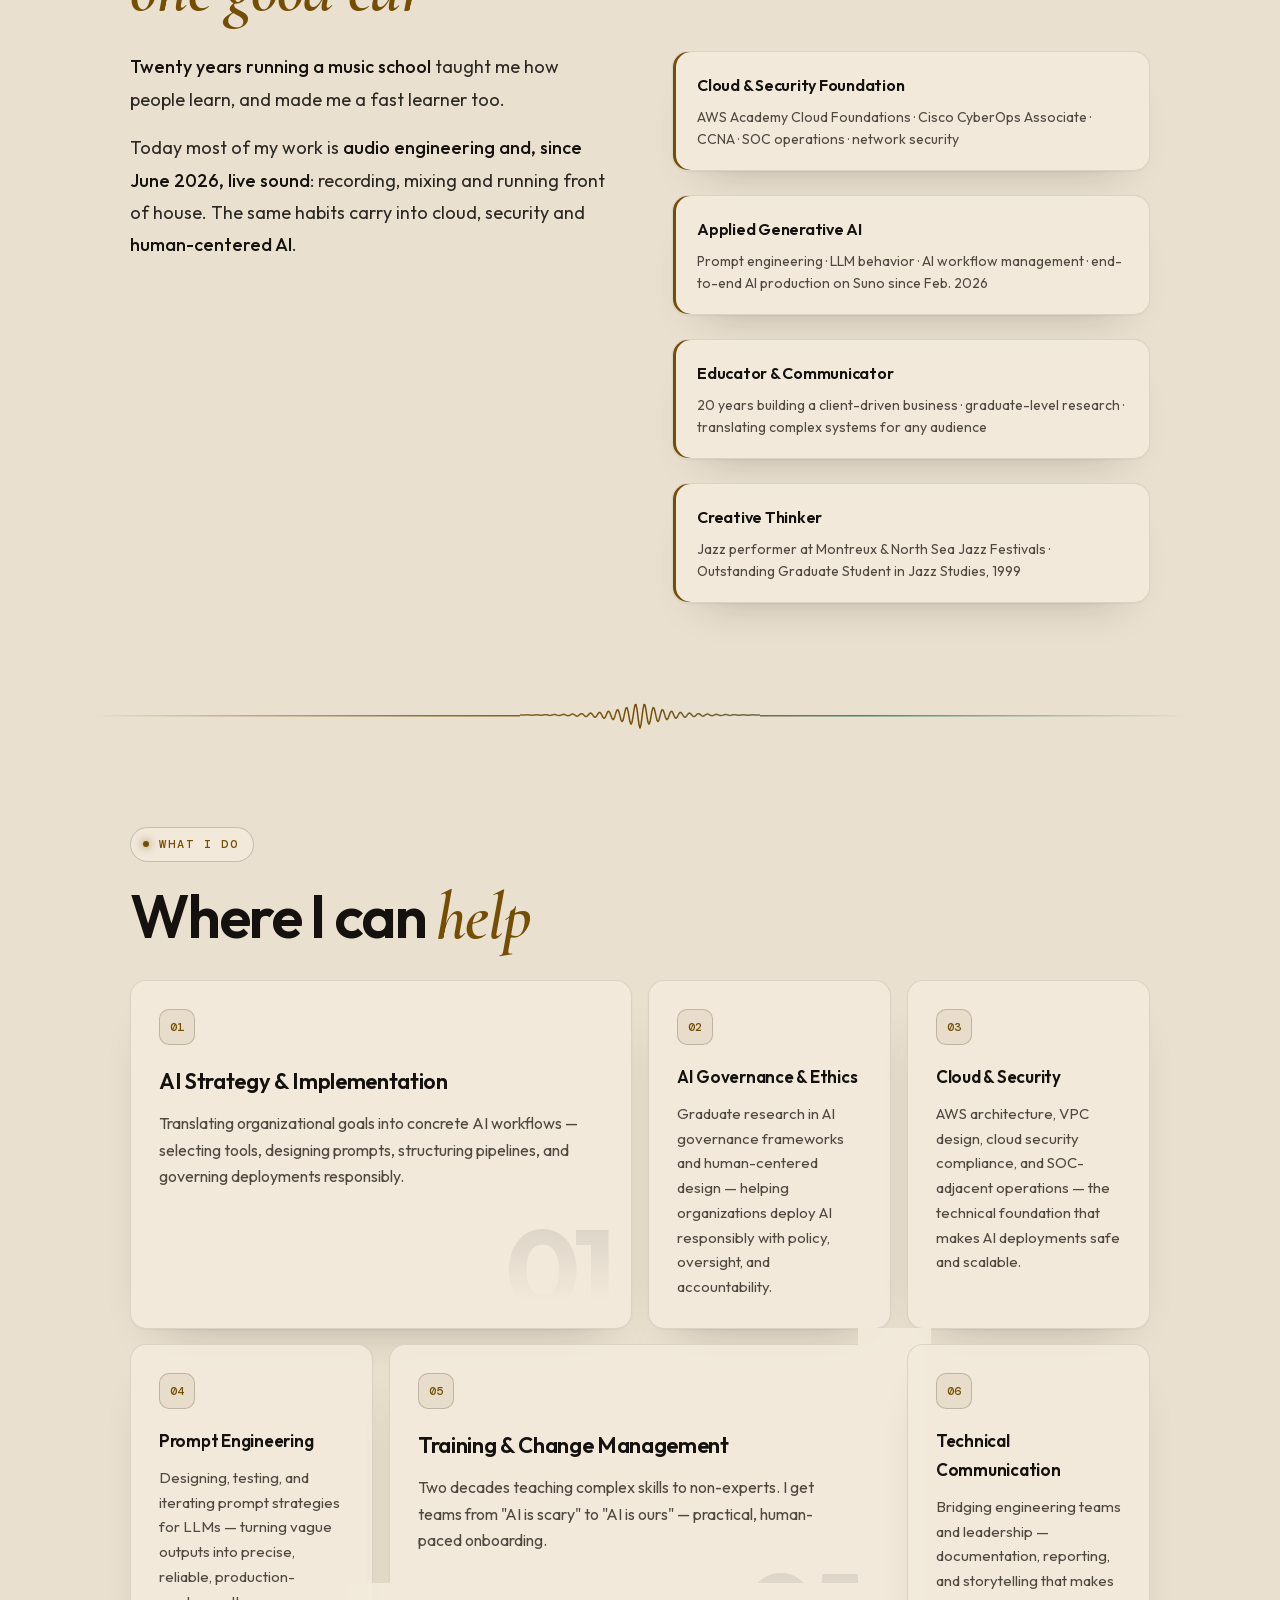
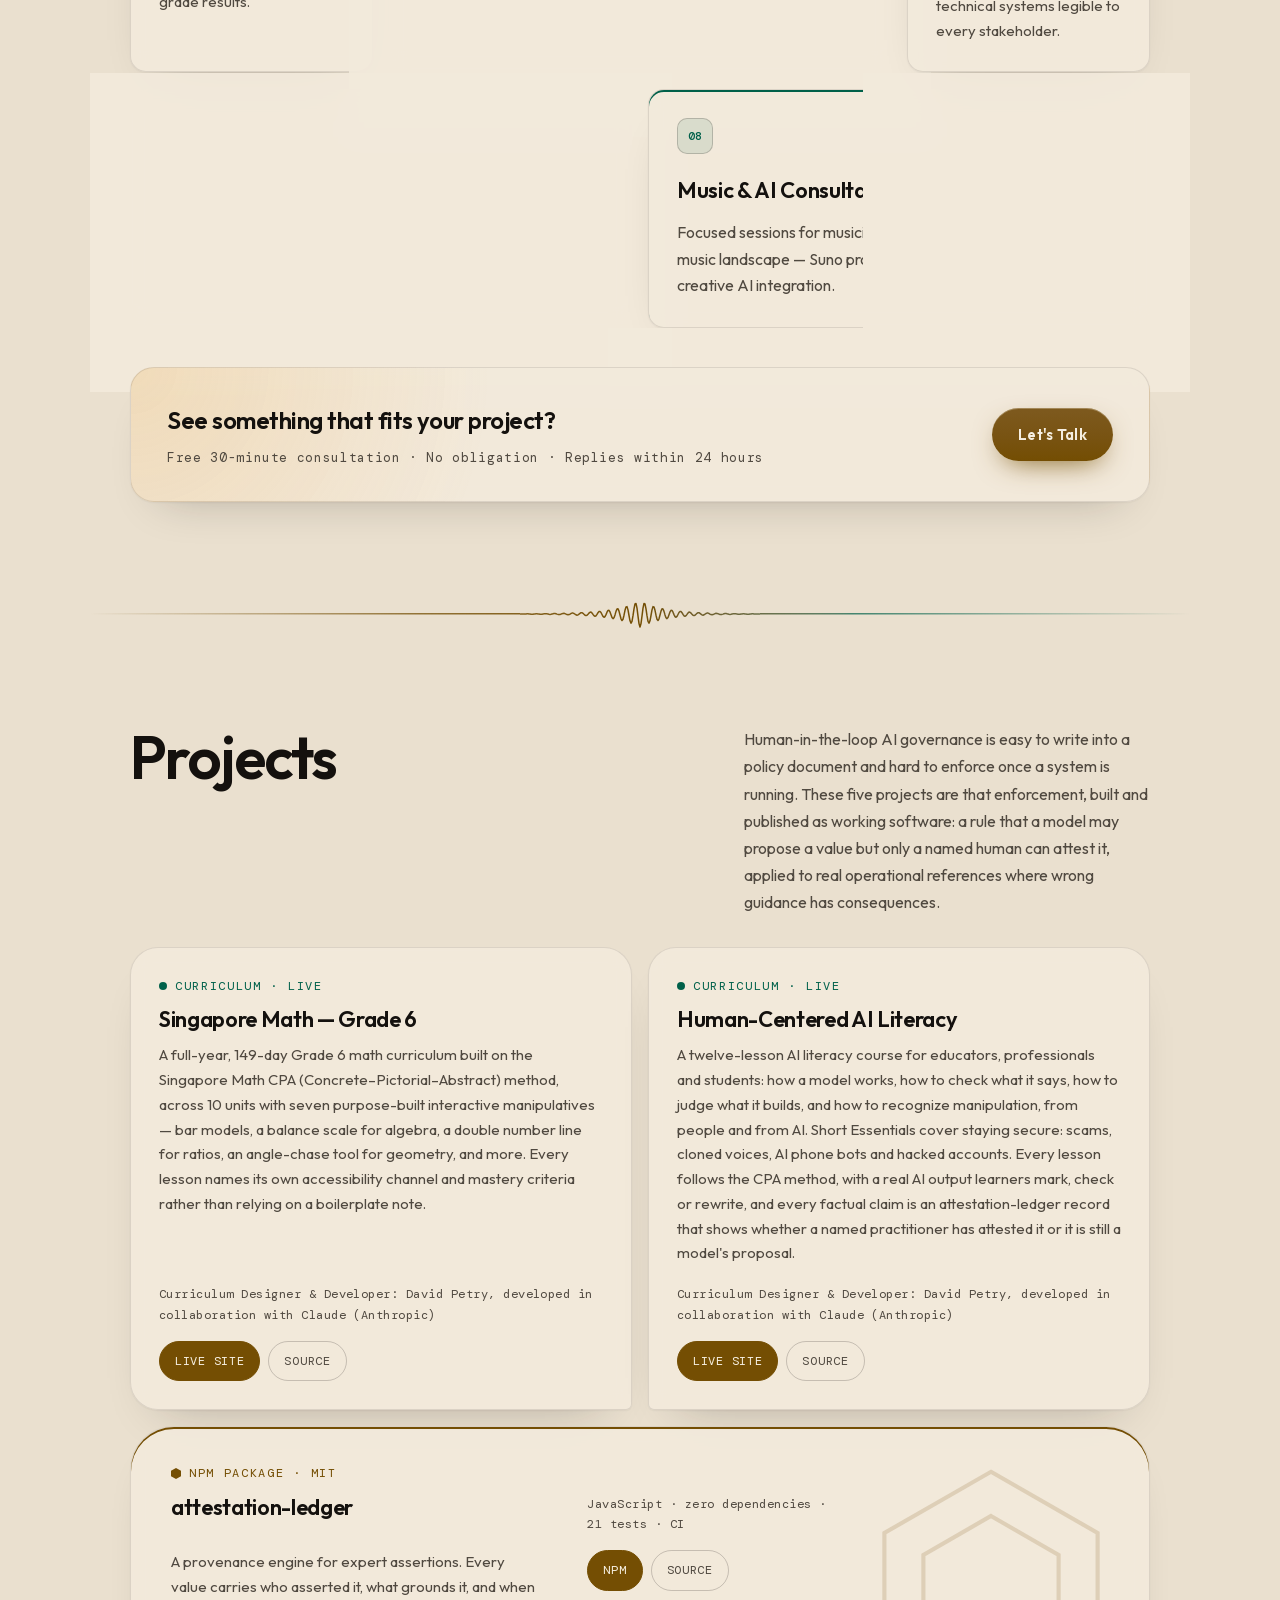
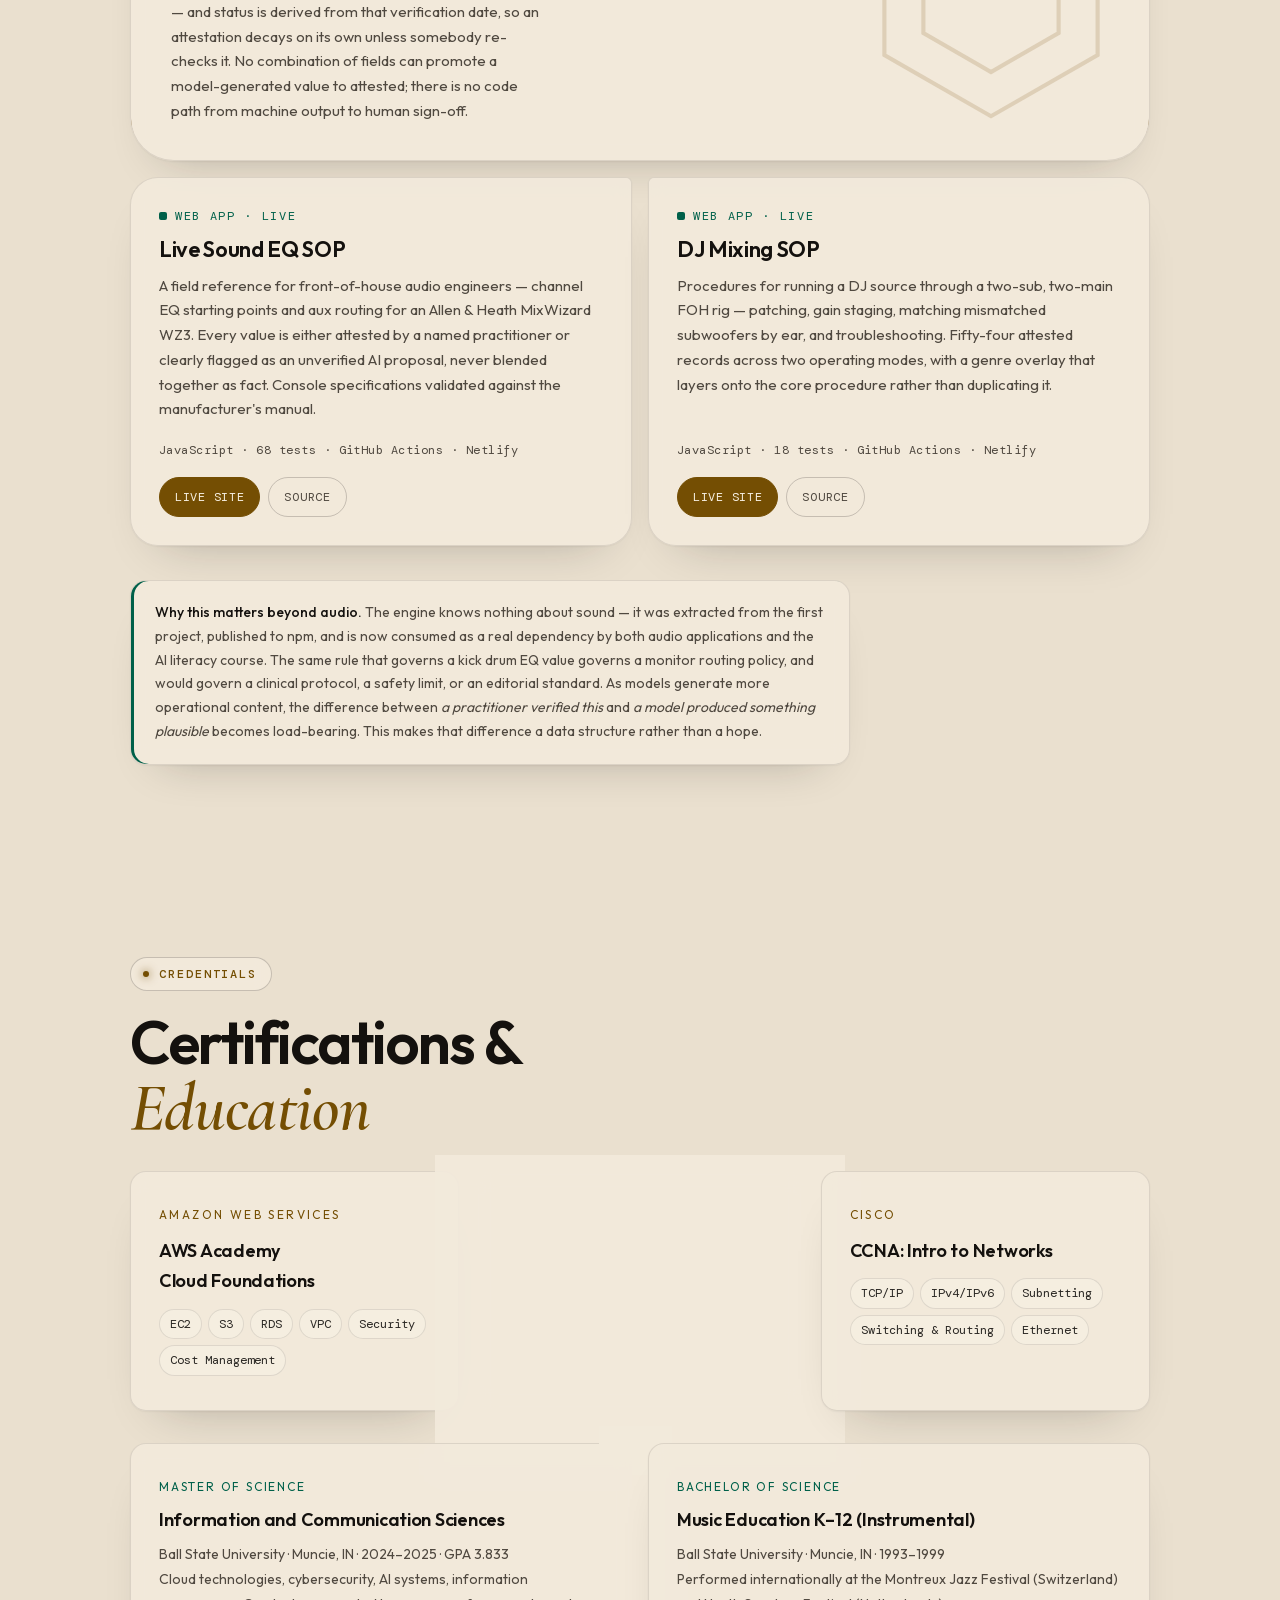
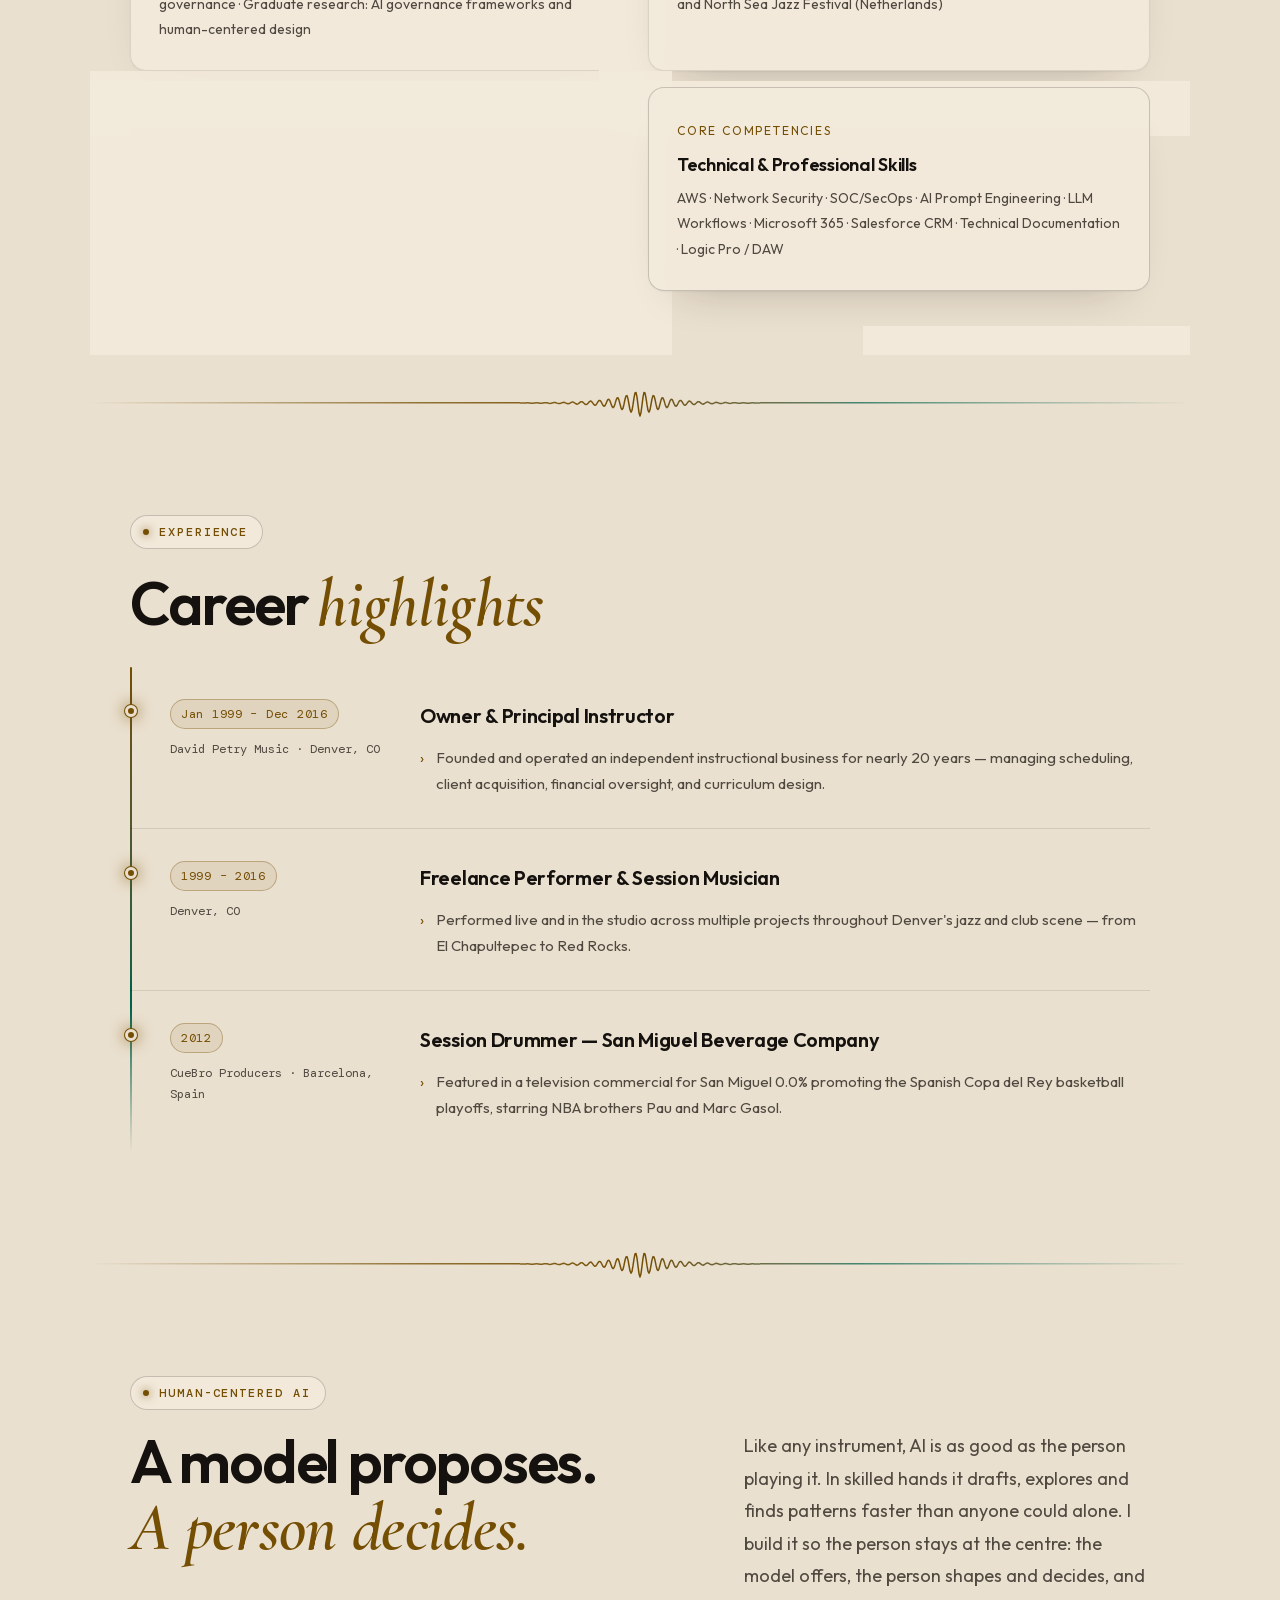
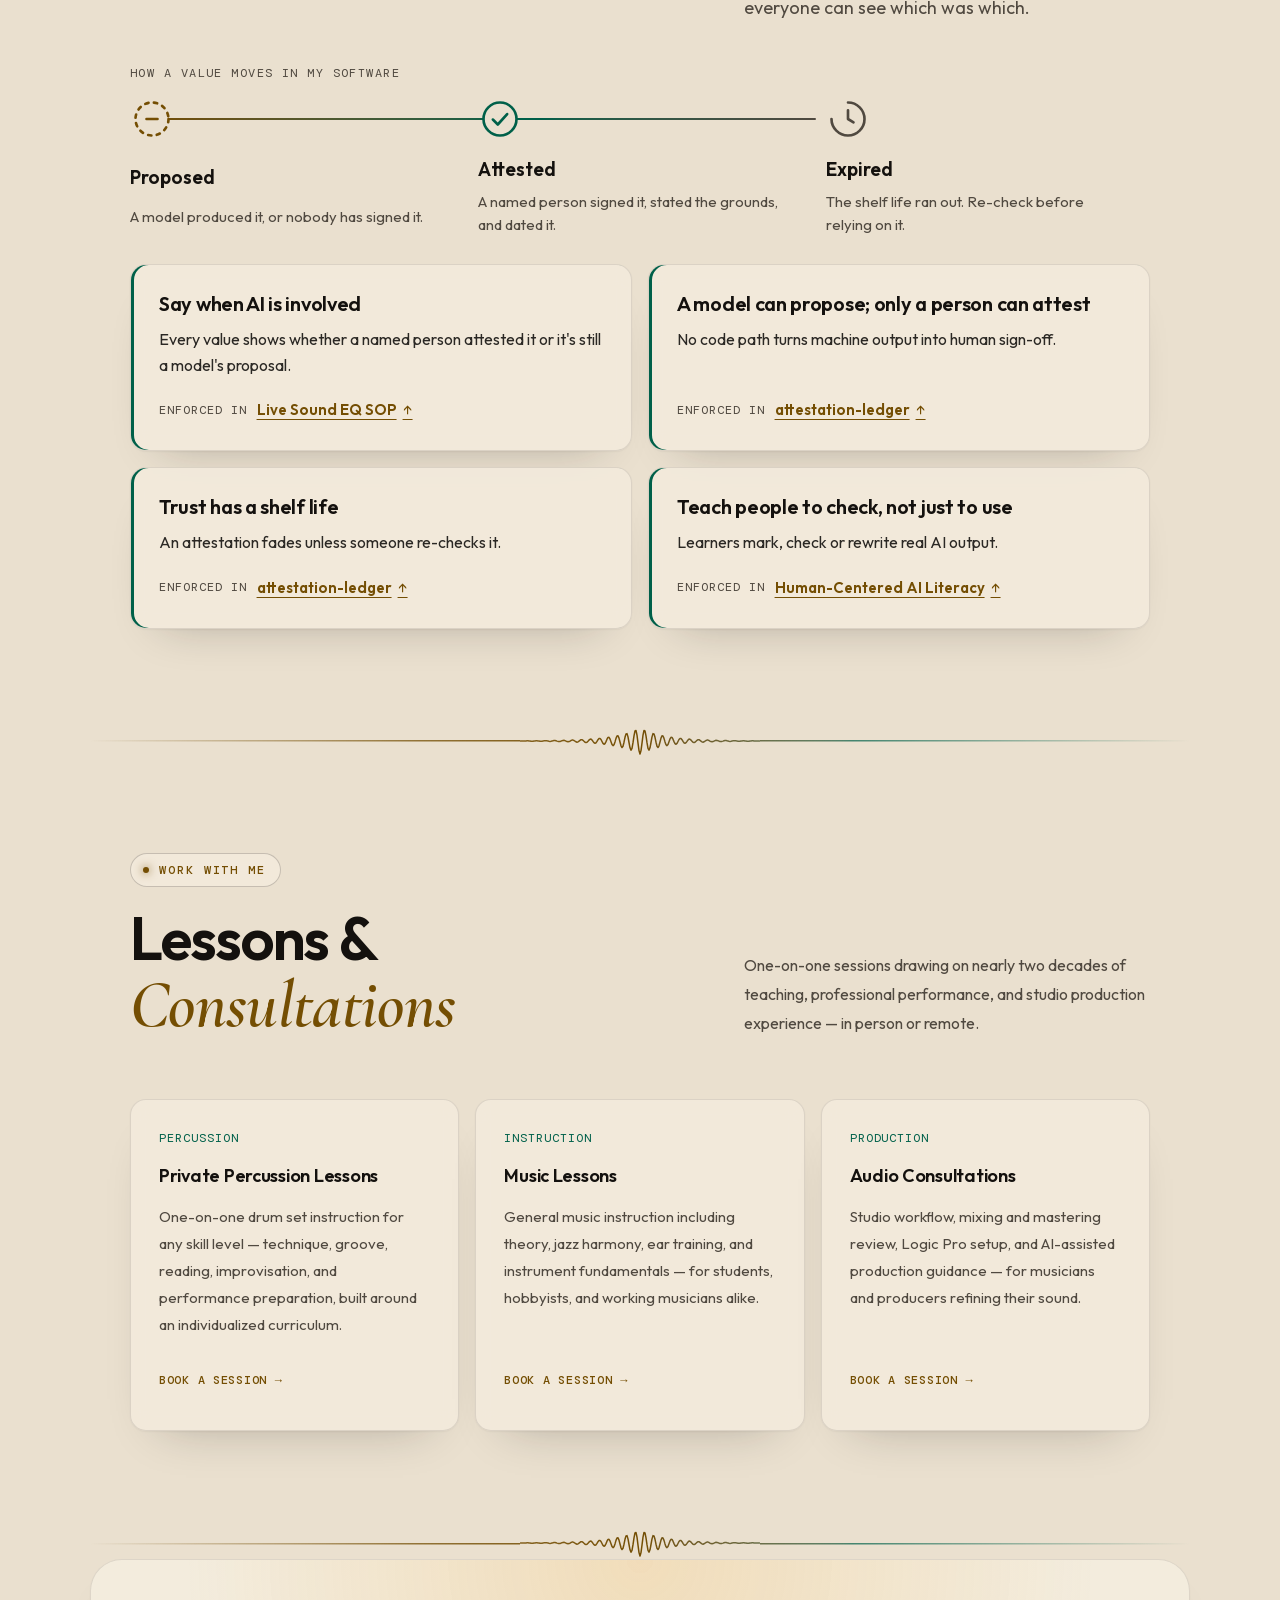
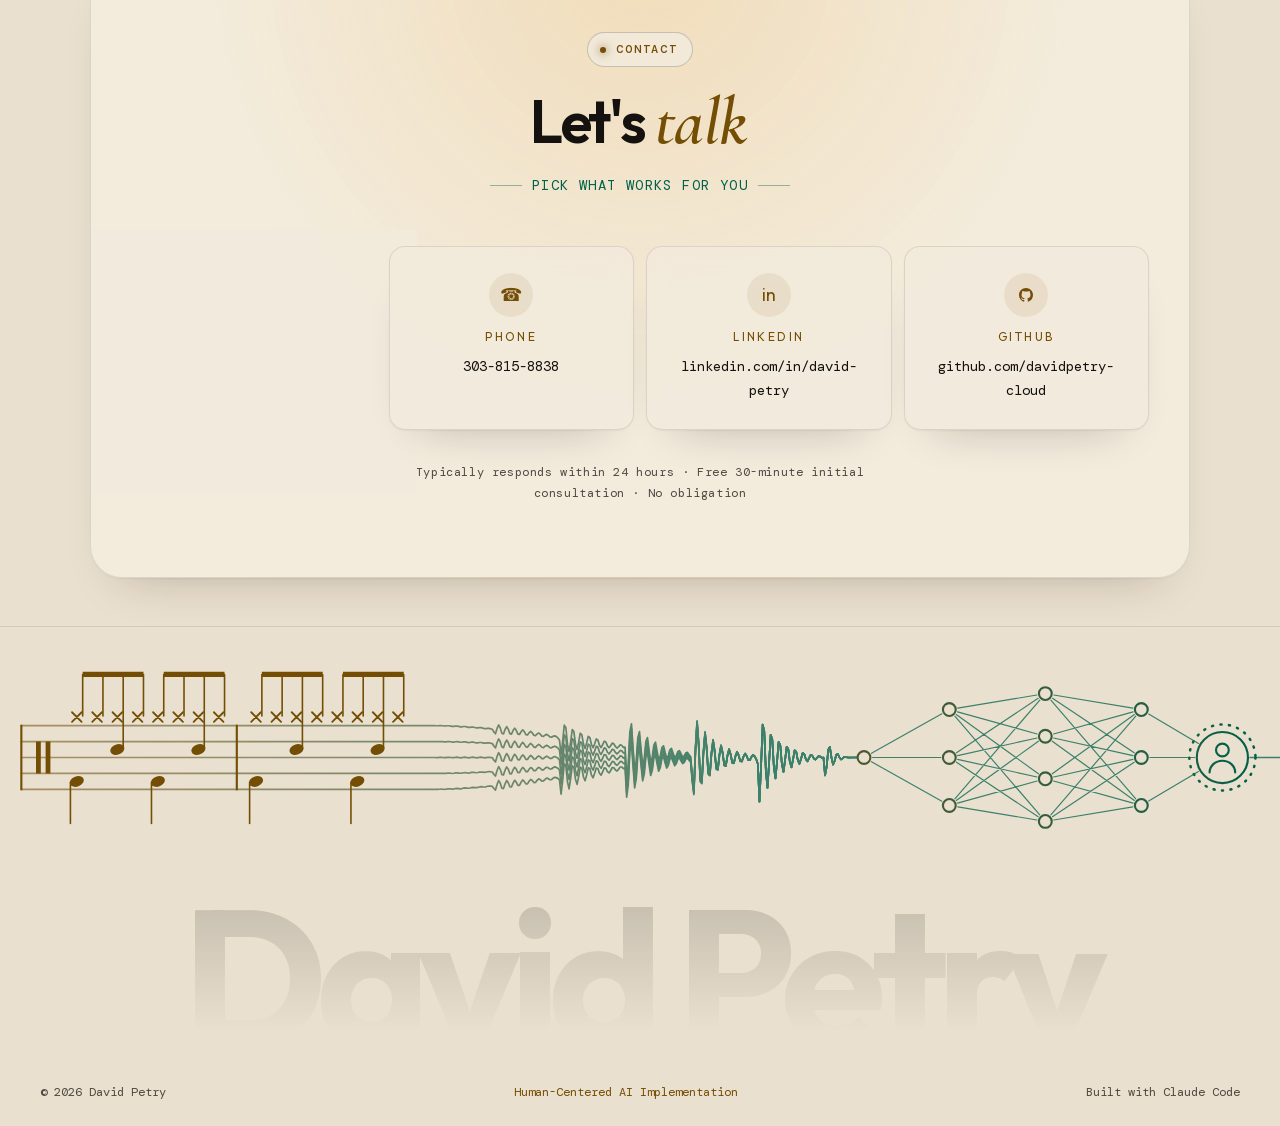
==== commit 17d3c1a1: "Trim two explanatory lines from the intro and About Co-Authored-By: Claude Opus 5.5 <noreply@anthrop" ====
--- a/index.html
+++ b/index.html
@@ -94,8 +94,7 @@
       These days I'm mostly behind the desk: audio engineering, live sound and
       production. Since 1999 I've played drums in studios and on stages alongside
       professional producers and engineers, and in June 2026 I moved behind the
-      faders for live sound. Learning a new system fast is a habit, from a
-      front-of-house console to a cloud stack.
+      faders for live sound.
     </p>
     <div class="hero-proof">
       <span>Montreux &amp; North Sea Jazz</span>
@@ -173,7 +172,7 @@
   <h2>Many rooms,<br><em>one good ear</em></h2>
   <div class="about-grid">
     <div class="about-body reveal">
-      <p><strong>Twenty years running a music school</strong> taught me how people learn, and made me a fast learner too. Every new student, band and venue is a system to figure out quickly.</p>
+      <p><strong>Twenty years running a music school</strong> taught me how people learn, and made me a fast learner too.</p>
       <p>Today most of my work is <strong>audio engineering and, since June 2026, live sound</strong>: recording, mixing and running front of house. The same habits carry into cloud, security and <strong>human-centered AI</strong>.</p>
     </div>
     <div class="about-pillars reveal">
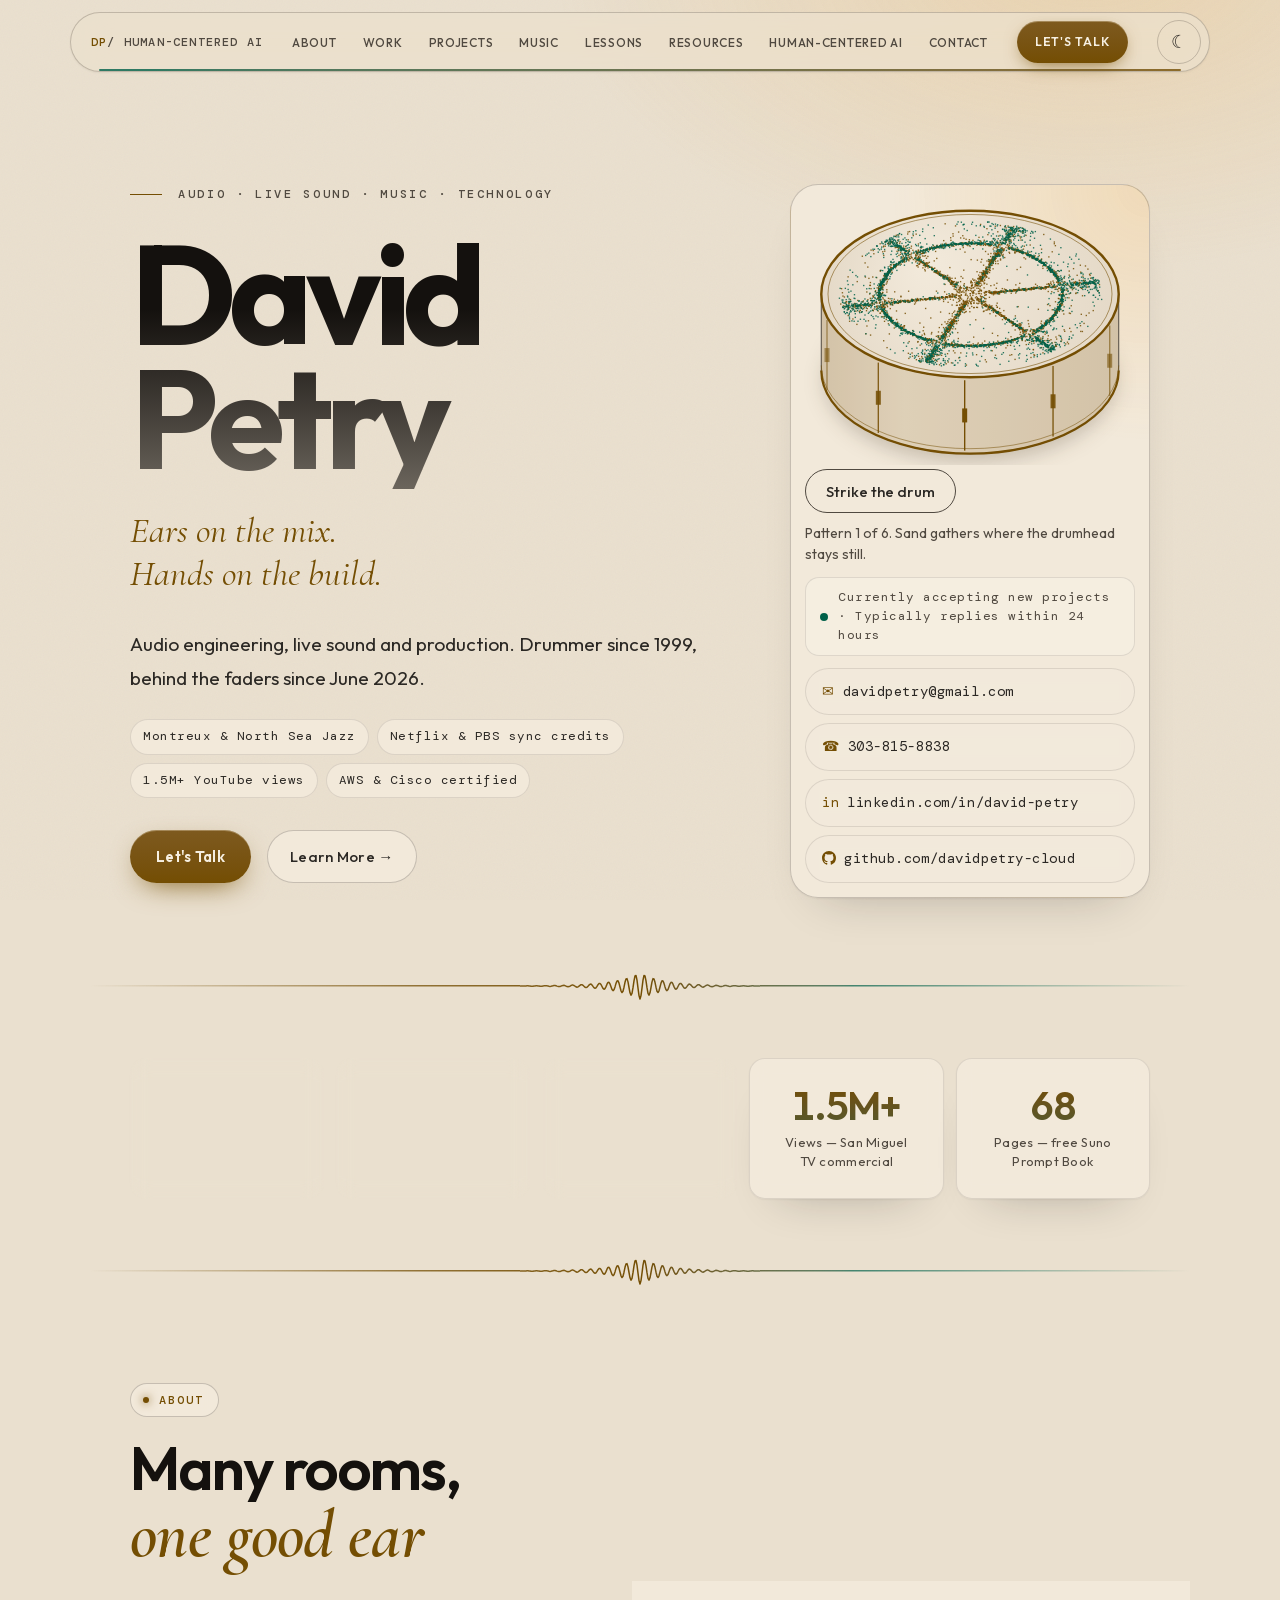
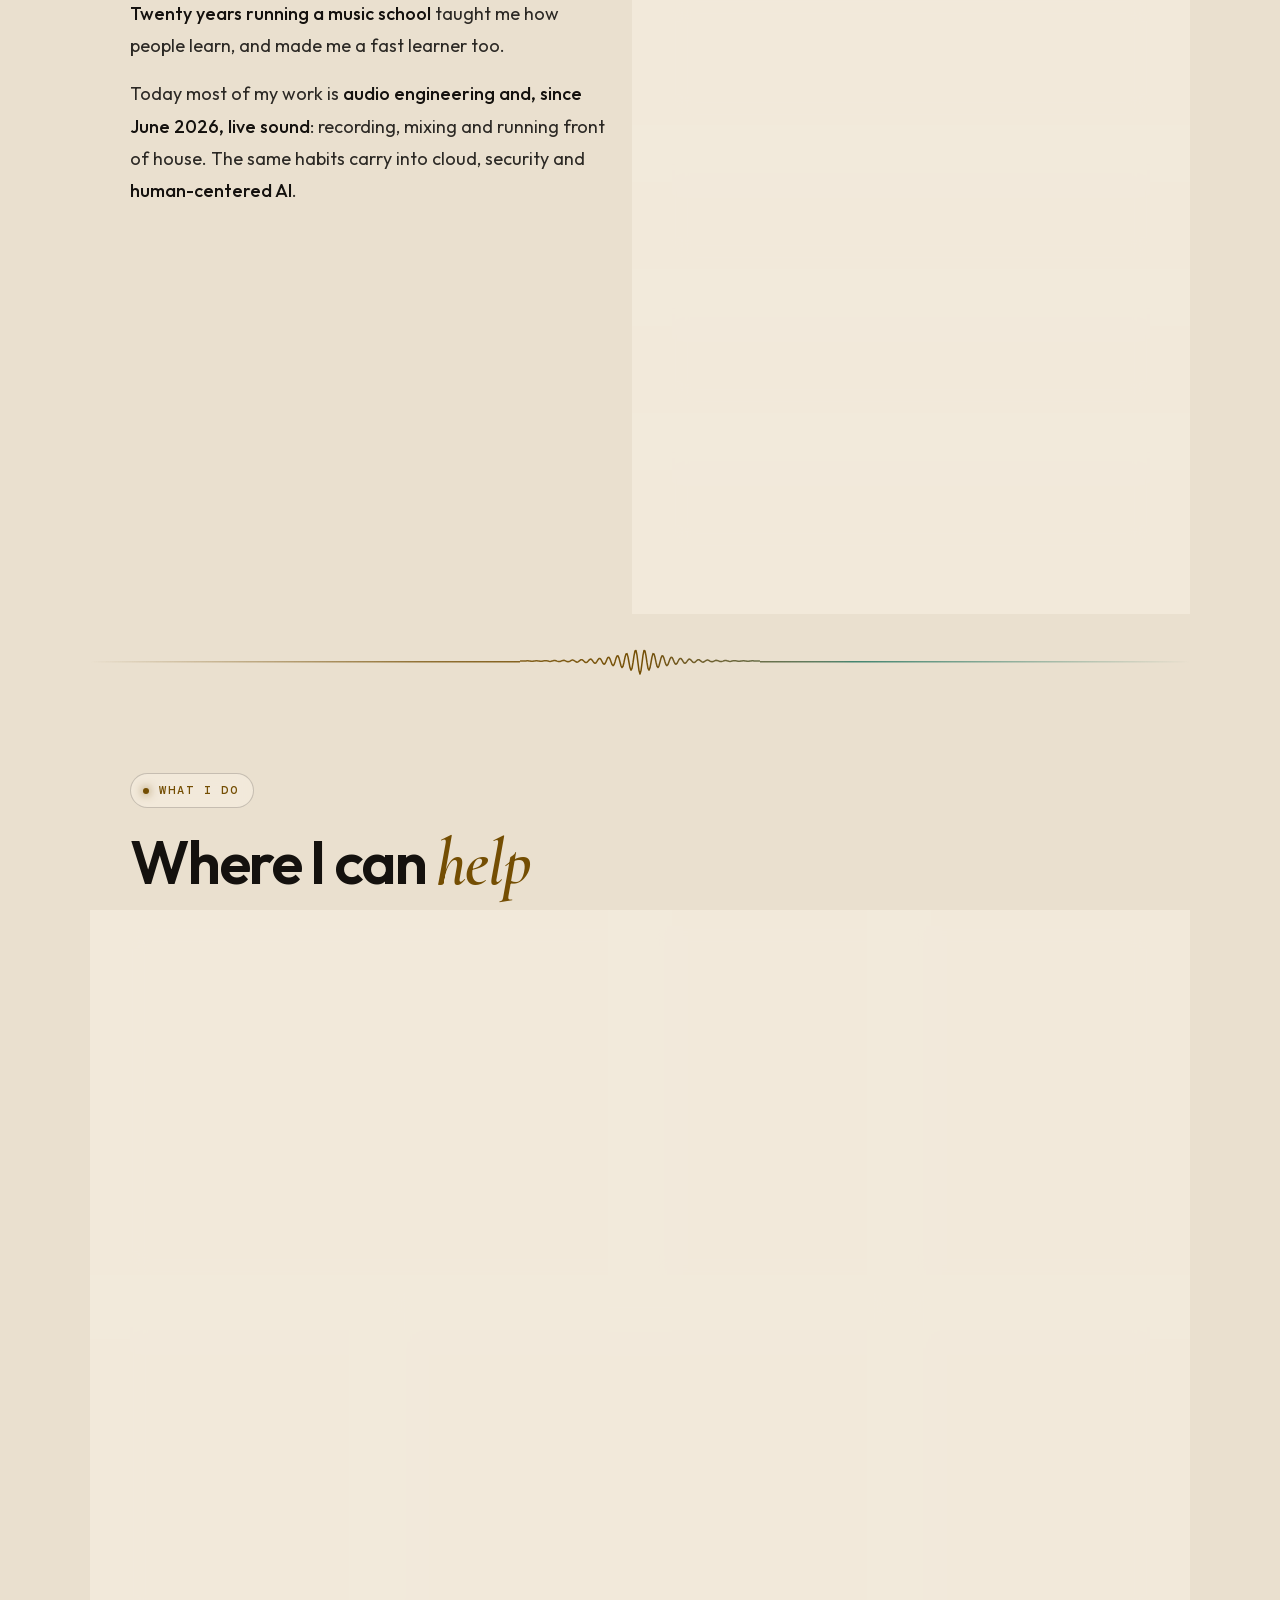
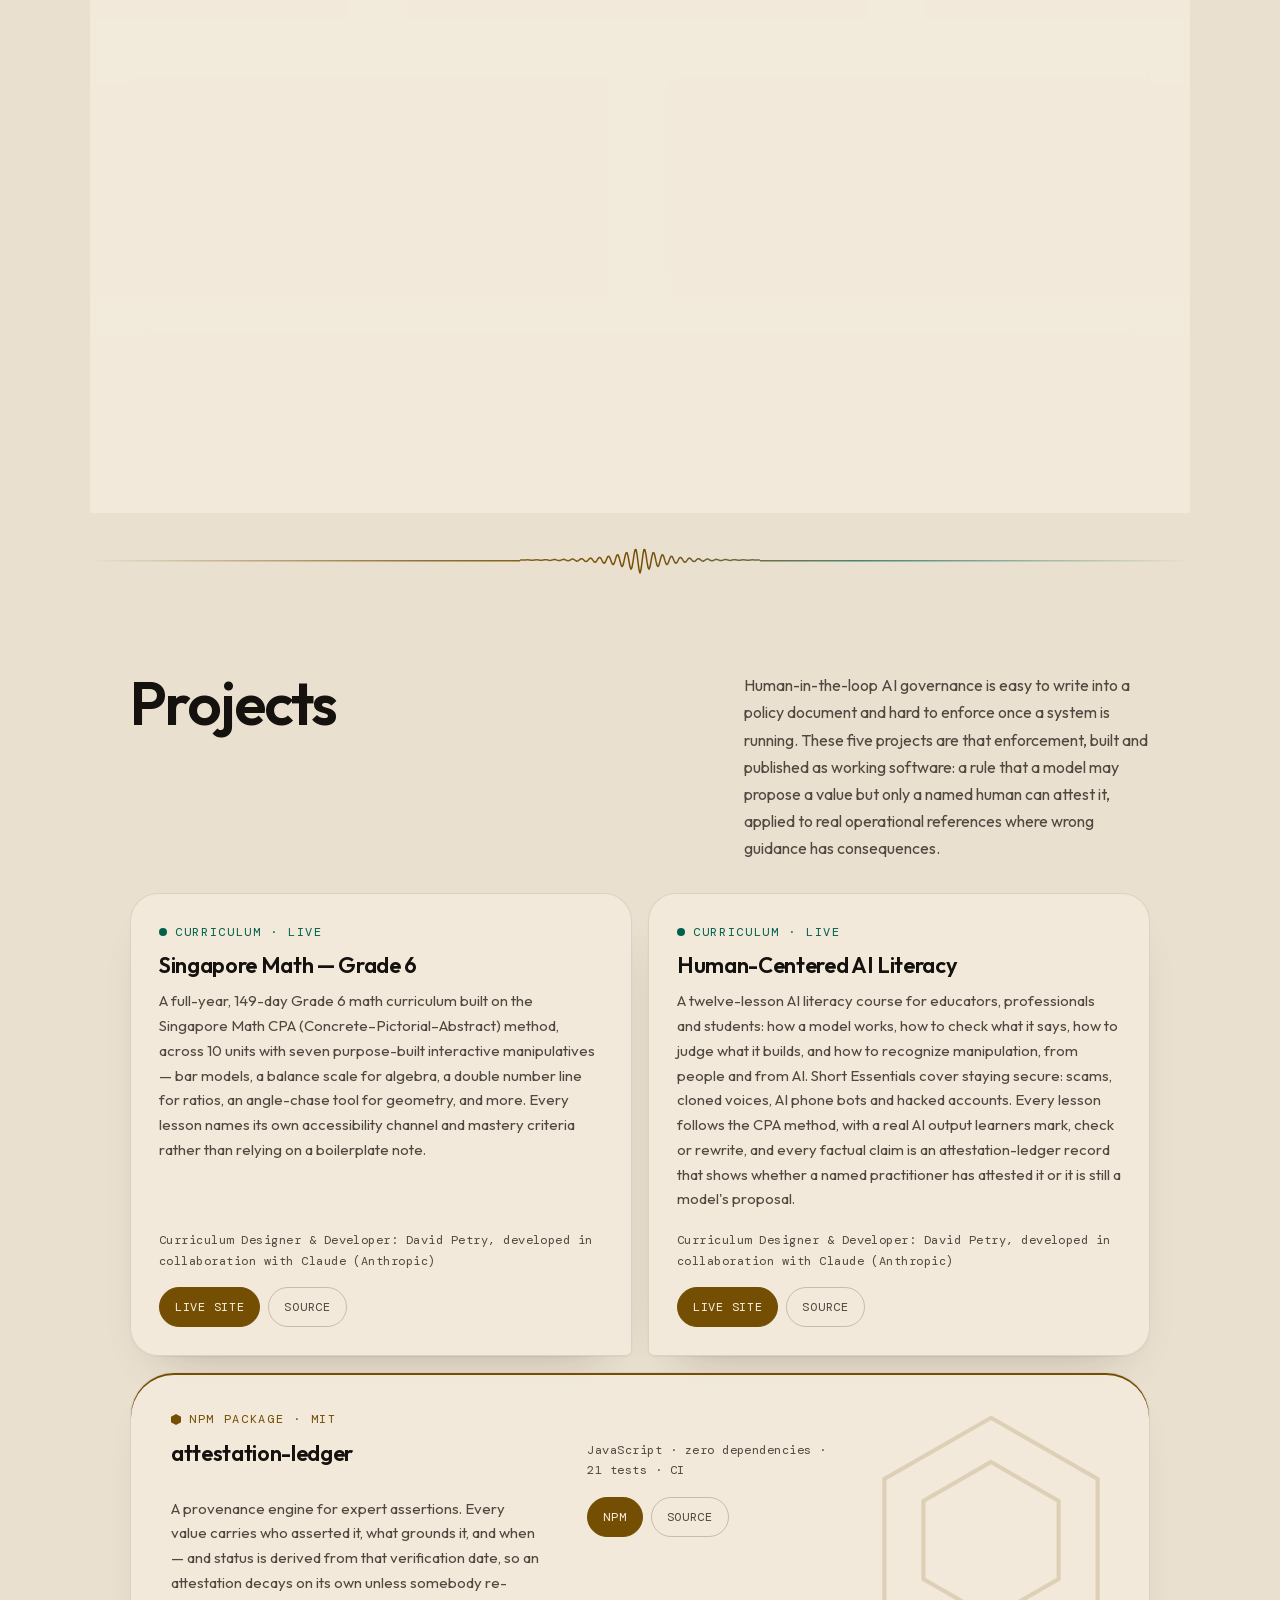
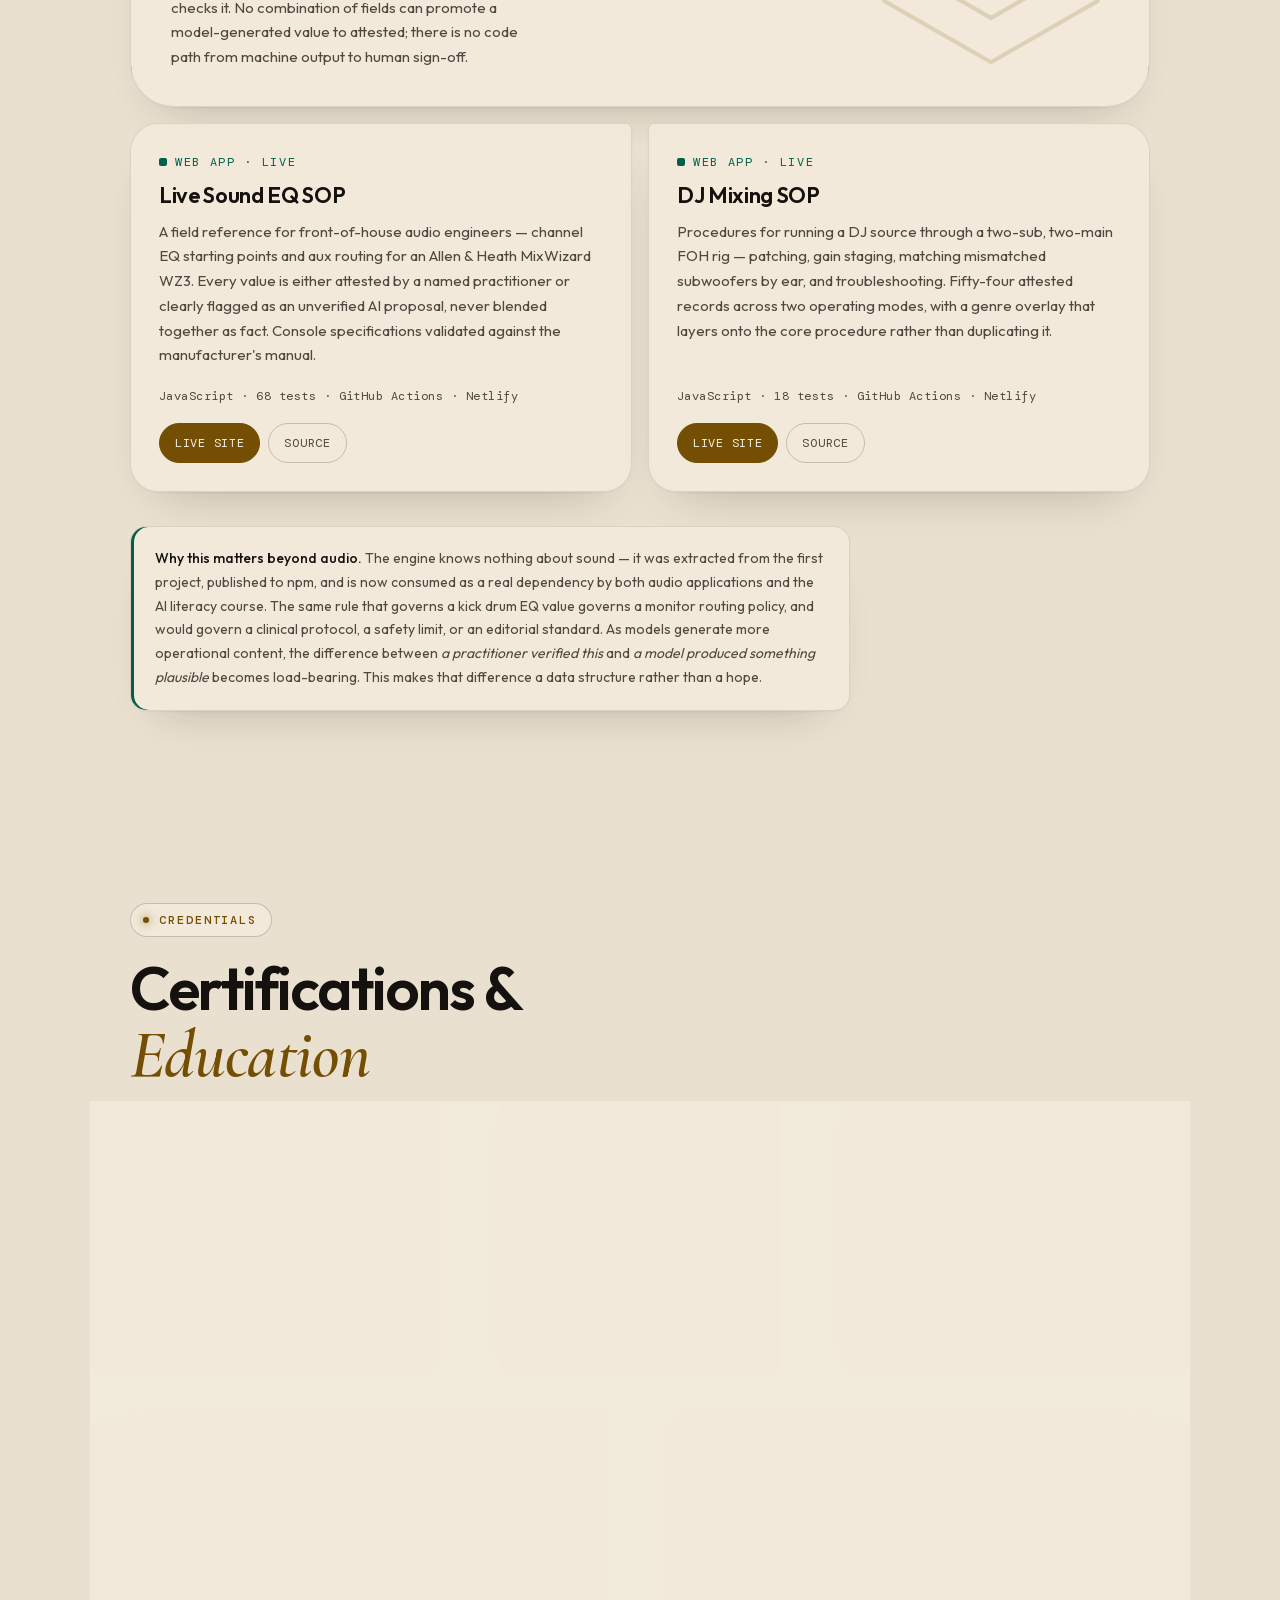
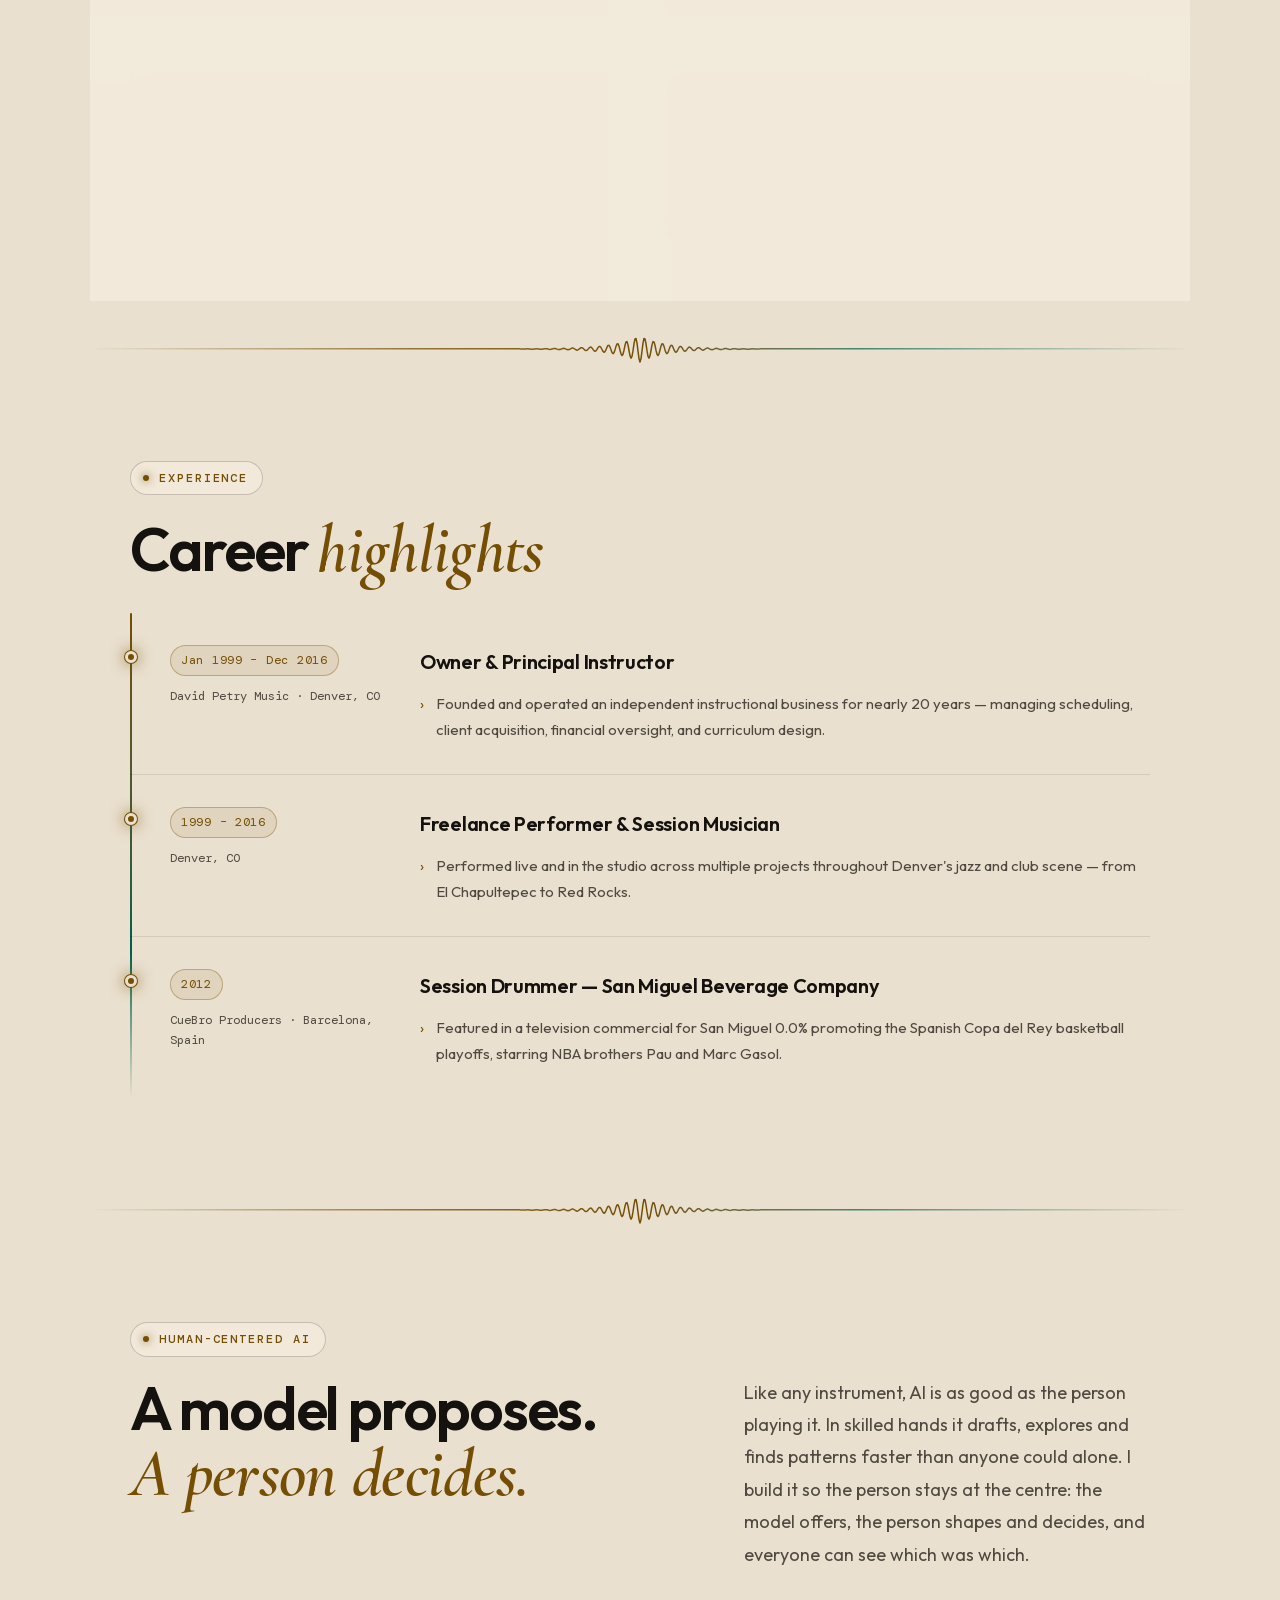
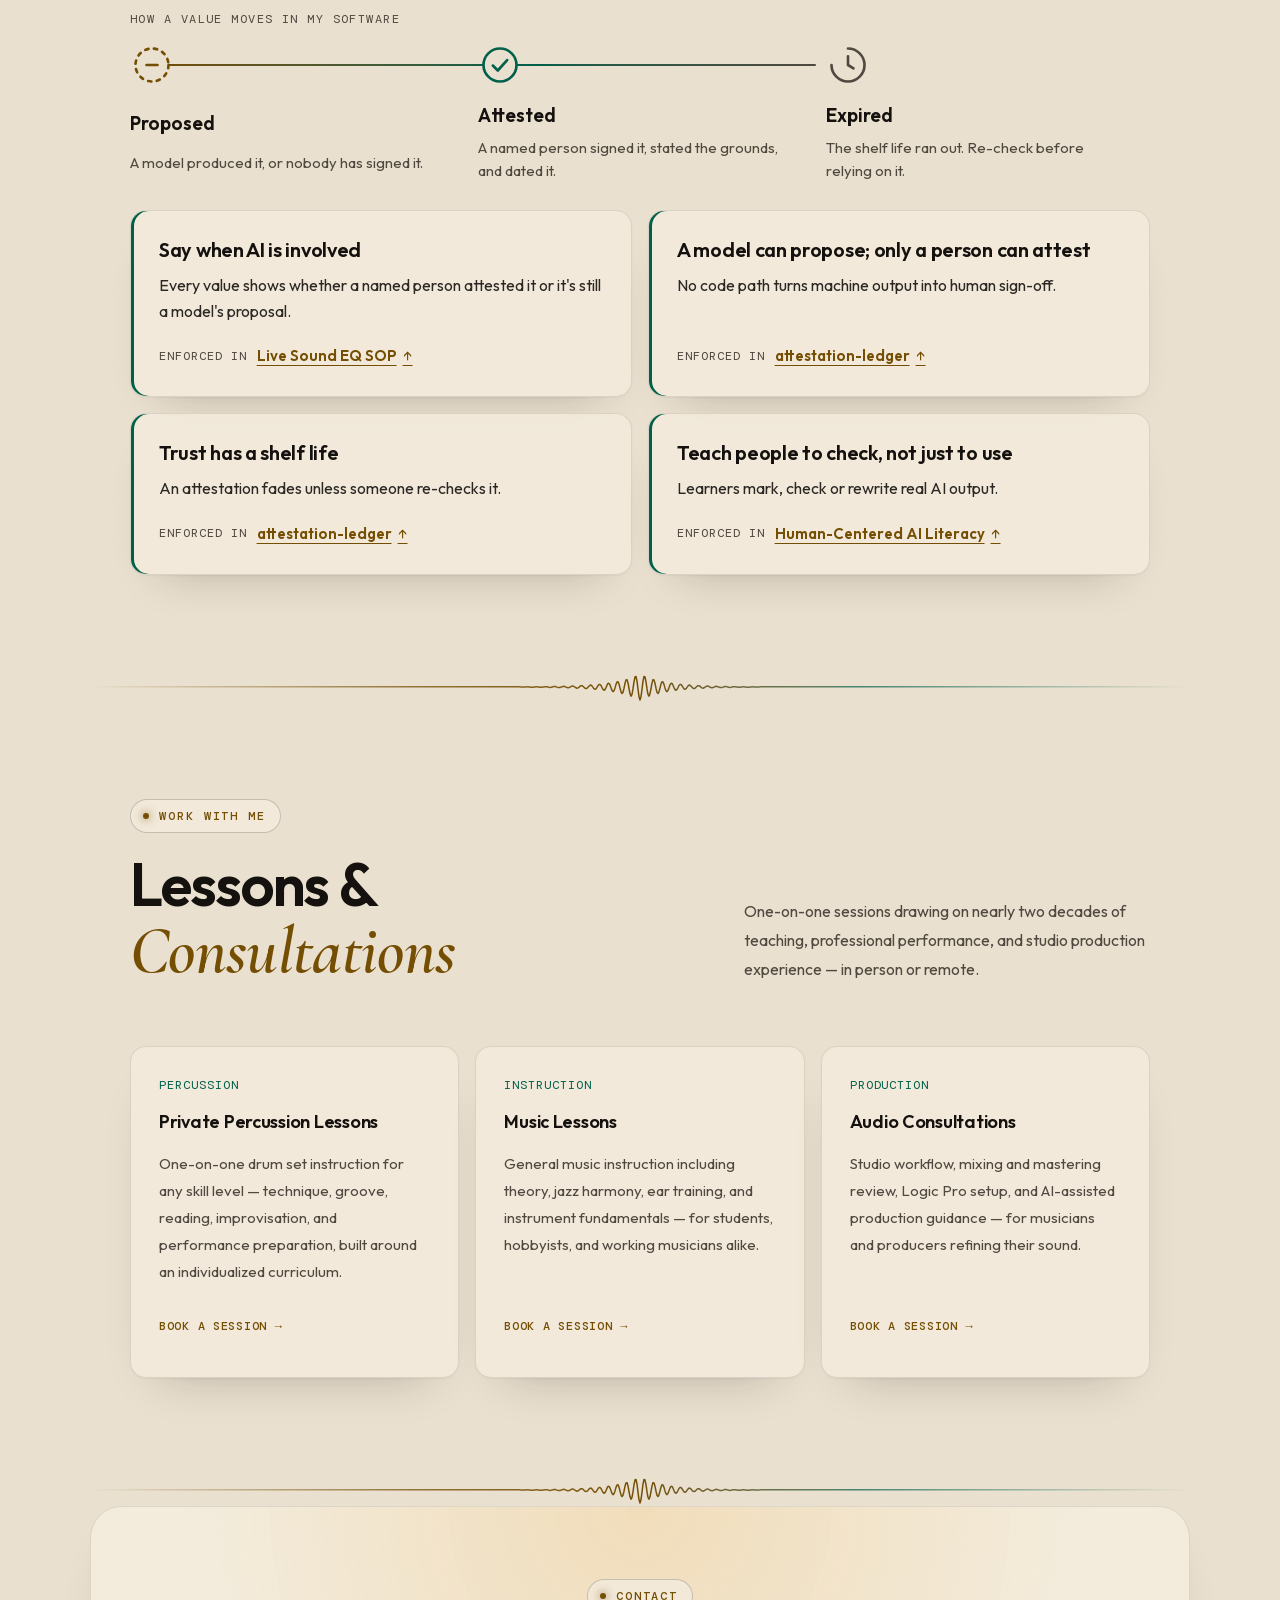
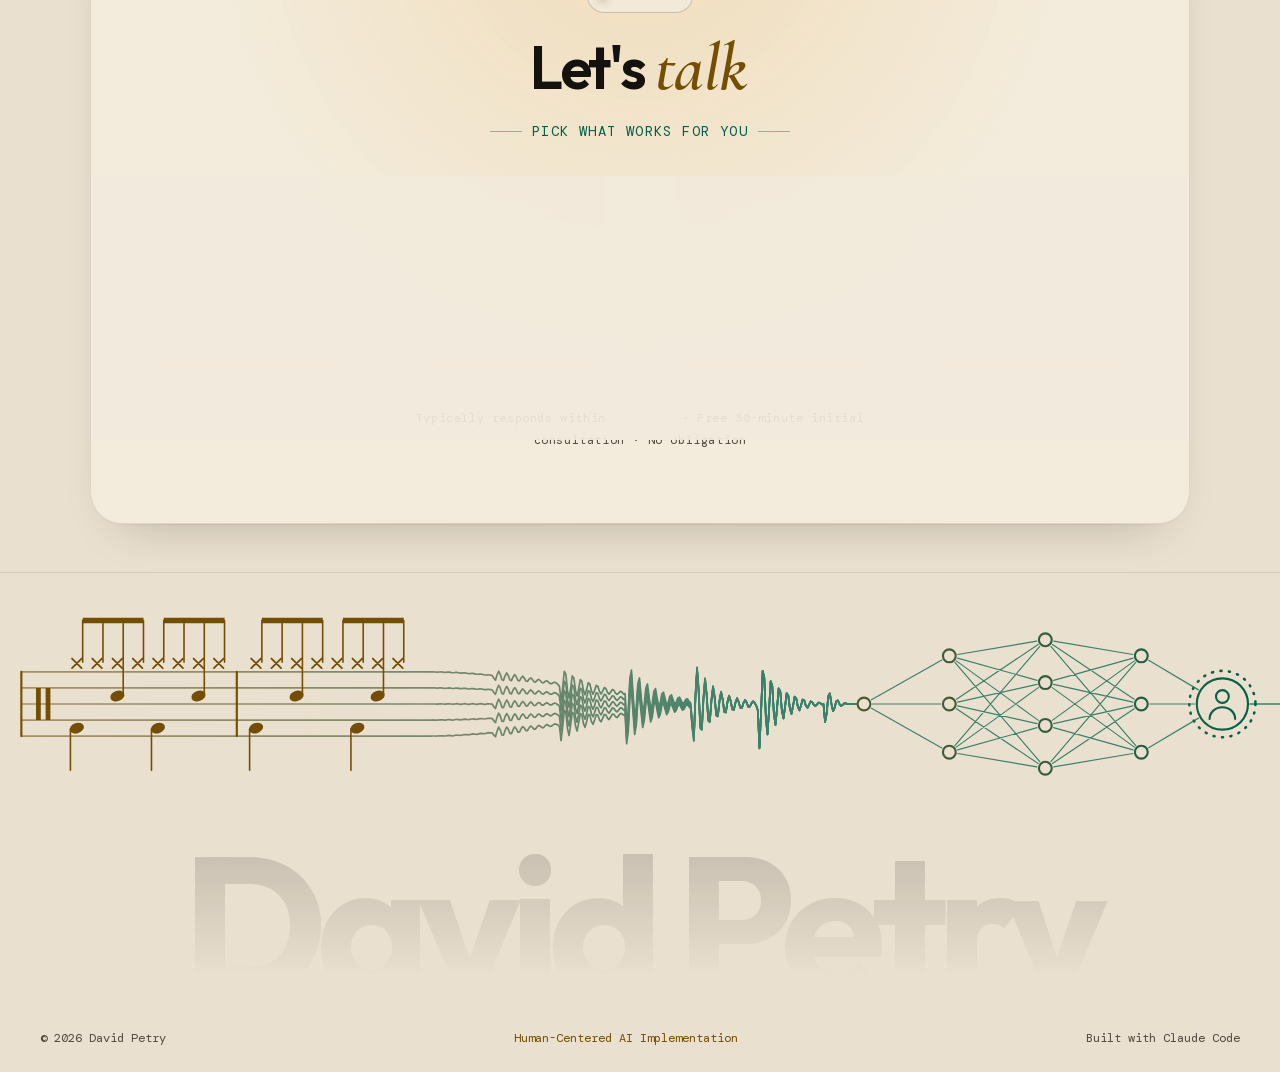
==== commit f4e02de3: "Intro: two short lines Co-Authored-By: Claude Opus 5.5 <noreply@anthropic.com> Claude-Session: https" ====
--- a/index.html
+++ b/index.html
@@ -91,10 +91,8 @@
     <h1 class="hero-name">David<br>Petry</h1>
     <div class="hero-title">Ears on the mix.<br>Hands on the build.</div>
     <p class="hero-desc">
-      These days I'm mostly behind the desk: audio engineering, live sound and
-      production. Since 1999 I've played drums in studios and on stages alongside
-      professional producers and engineers, and in June 2026 I moved behind the
-      faders for live sound.
+      Audio engineering, live sound and production. Drummer since 1999,
+      behind the faders since June 2026.
     </p>
     <div class="hero-proof">
       <span>Montreux &amp; North Sea Jazz</span>
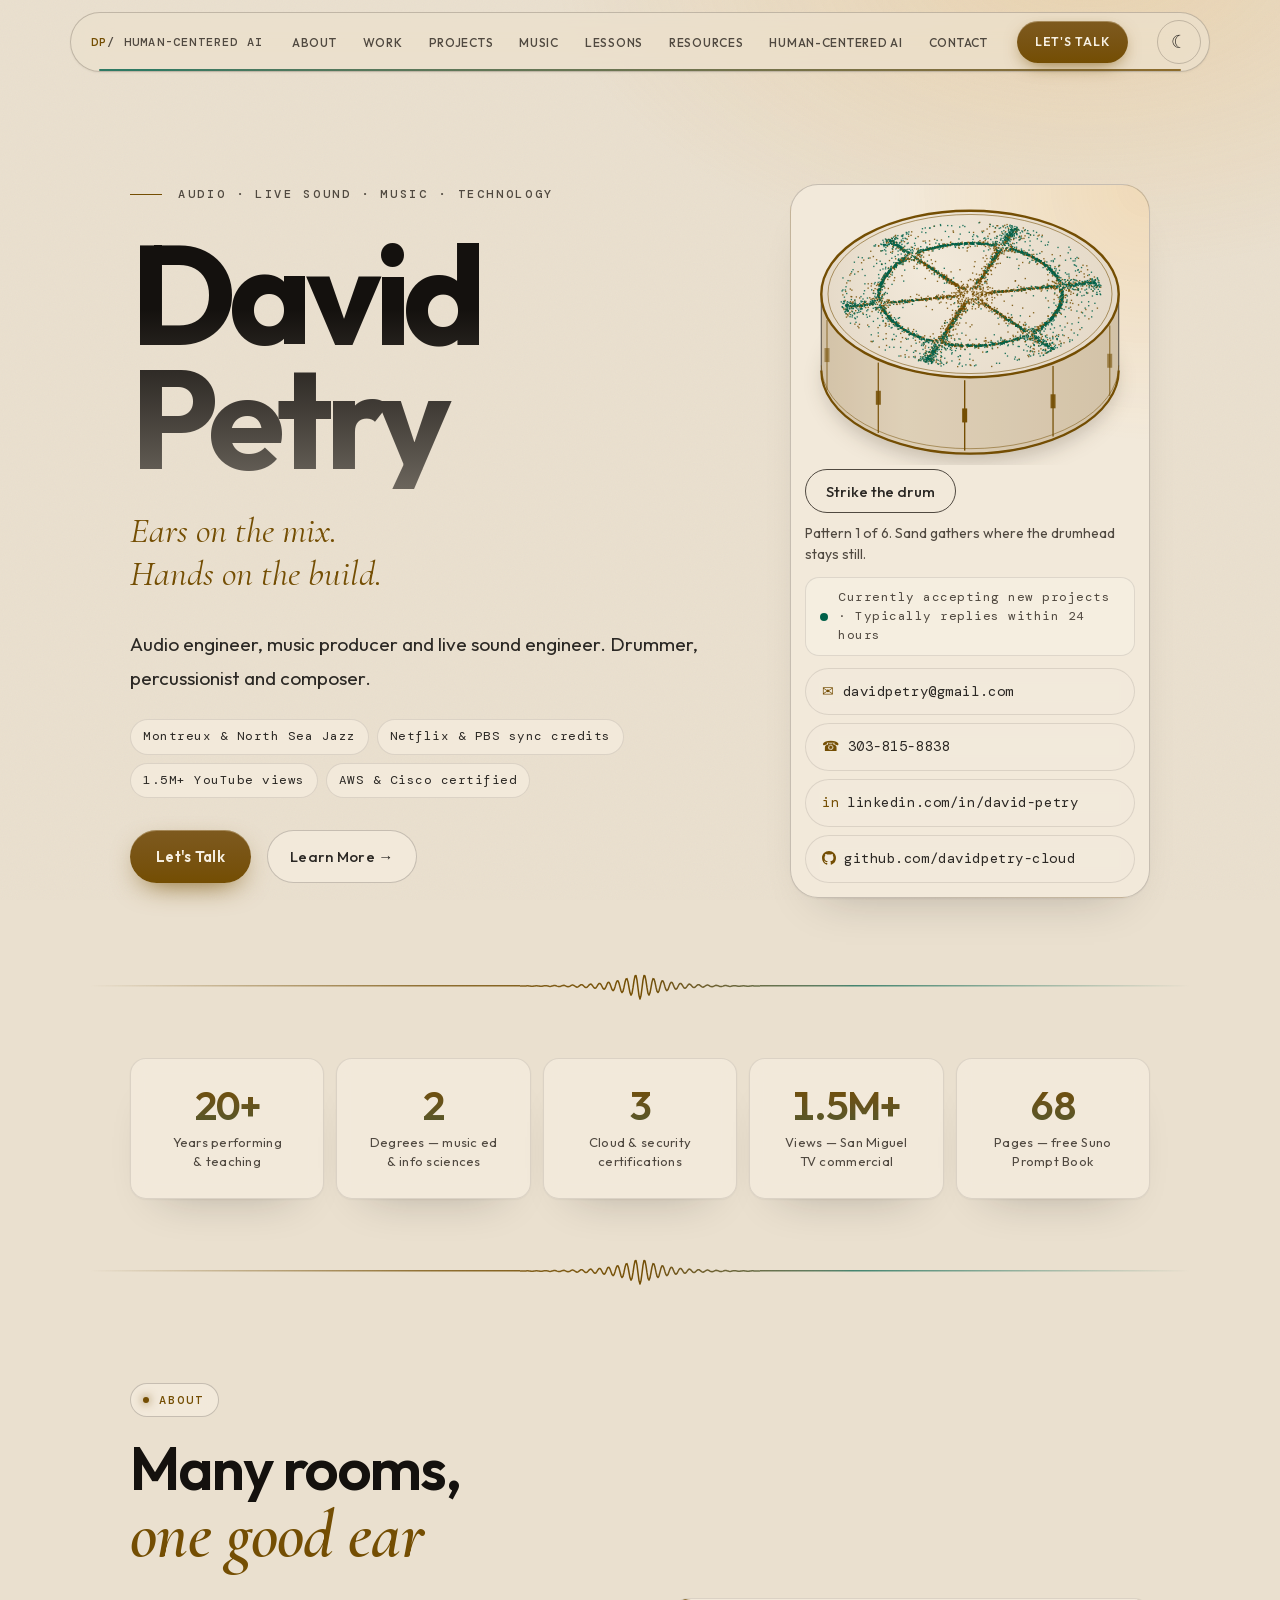
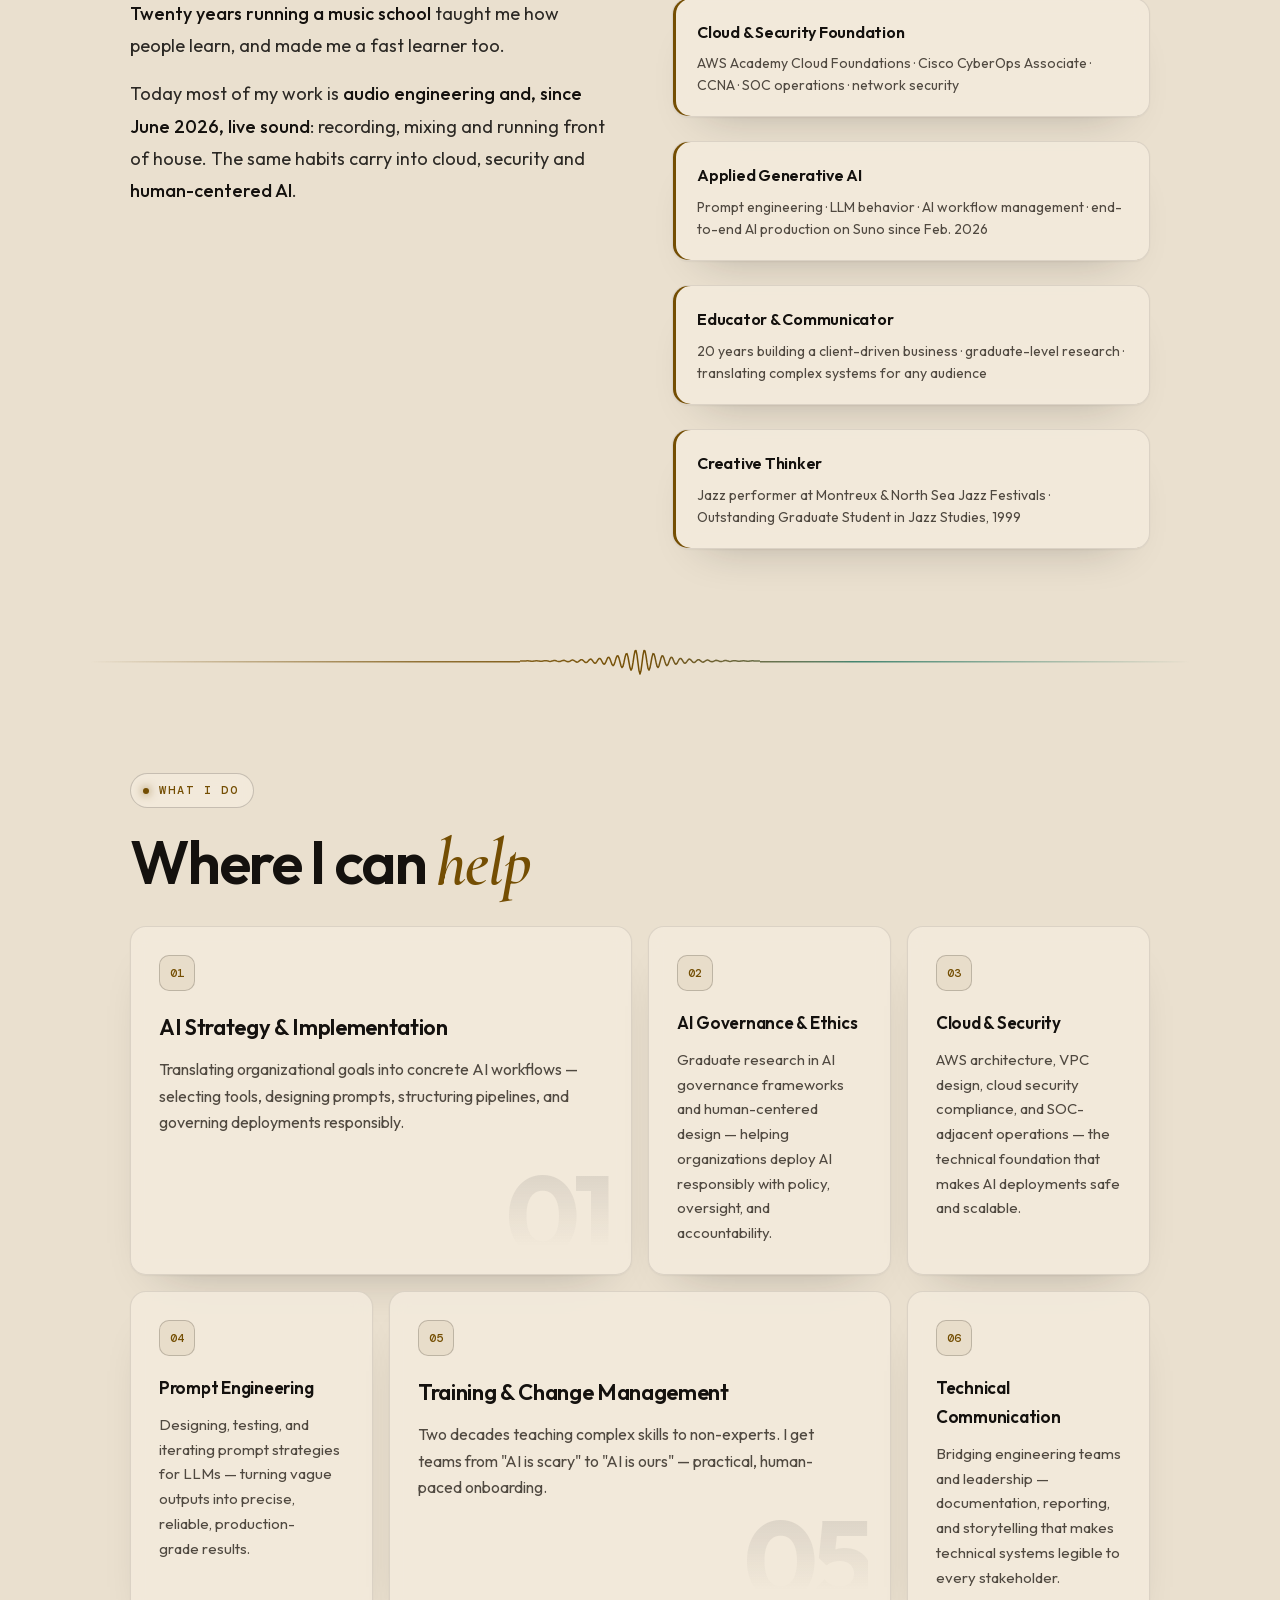
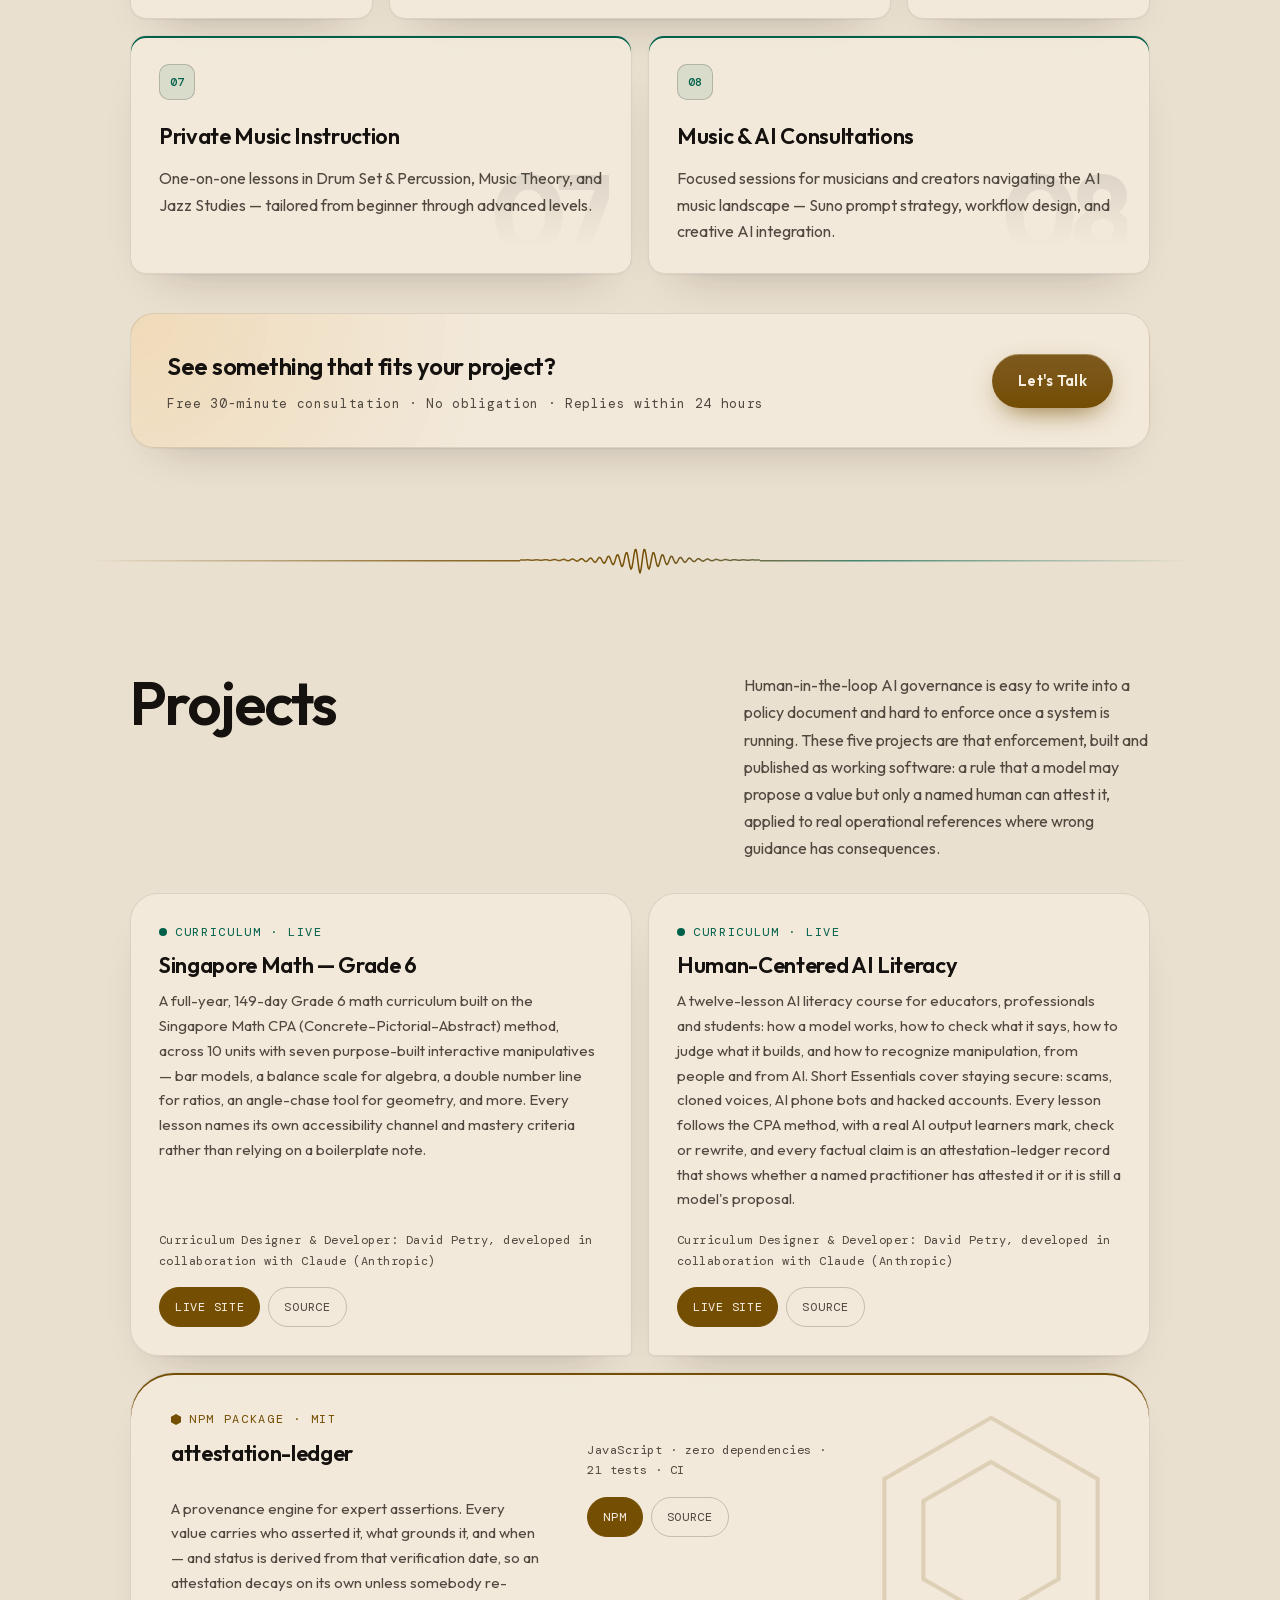
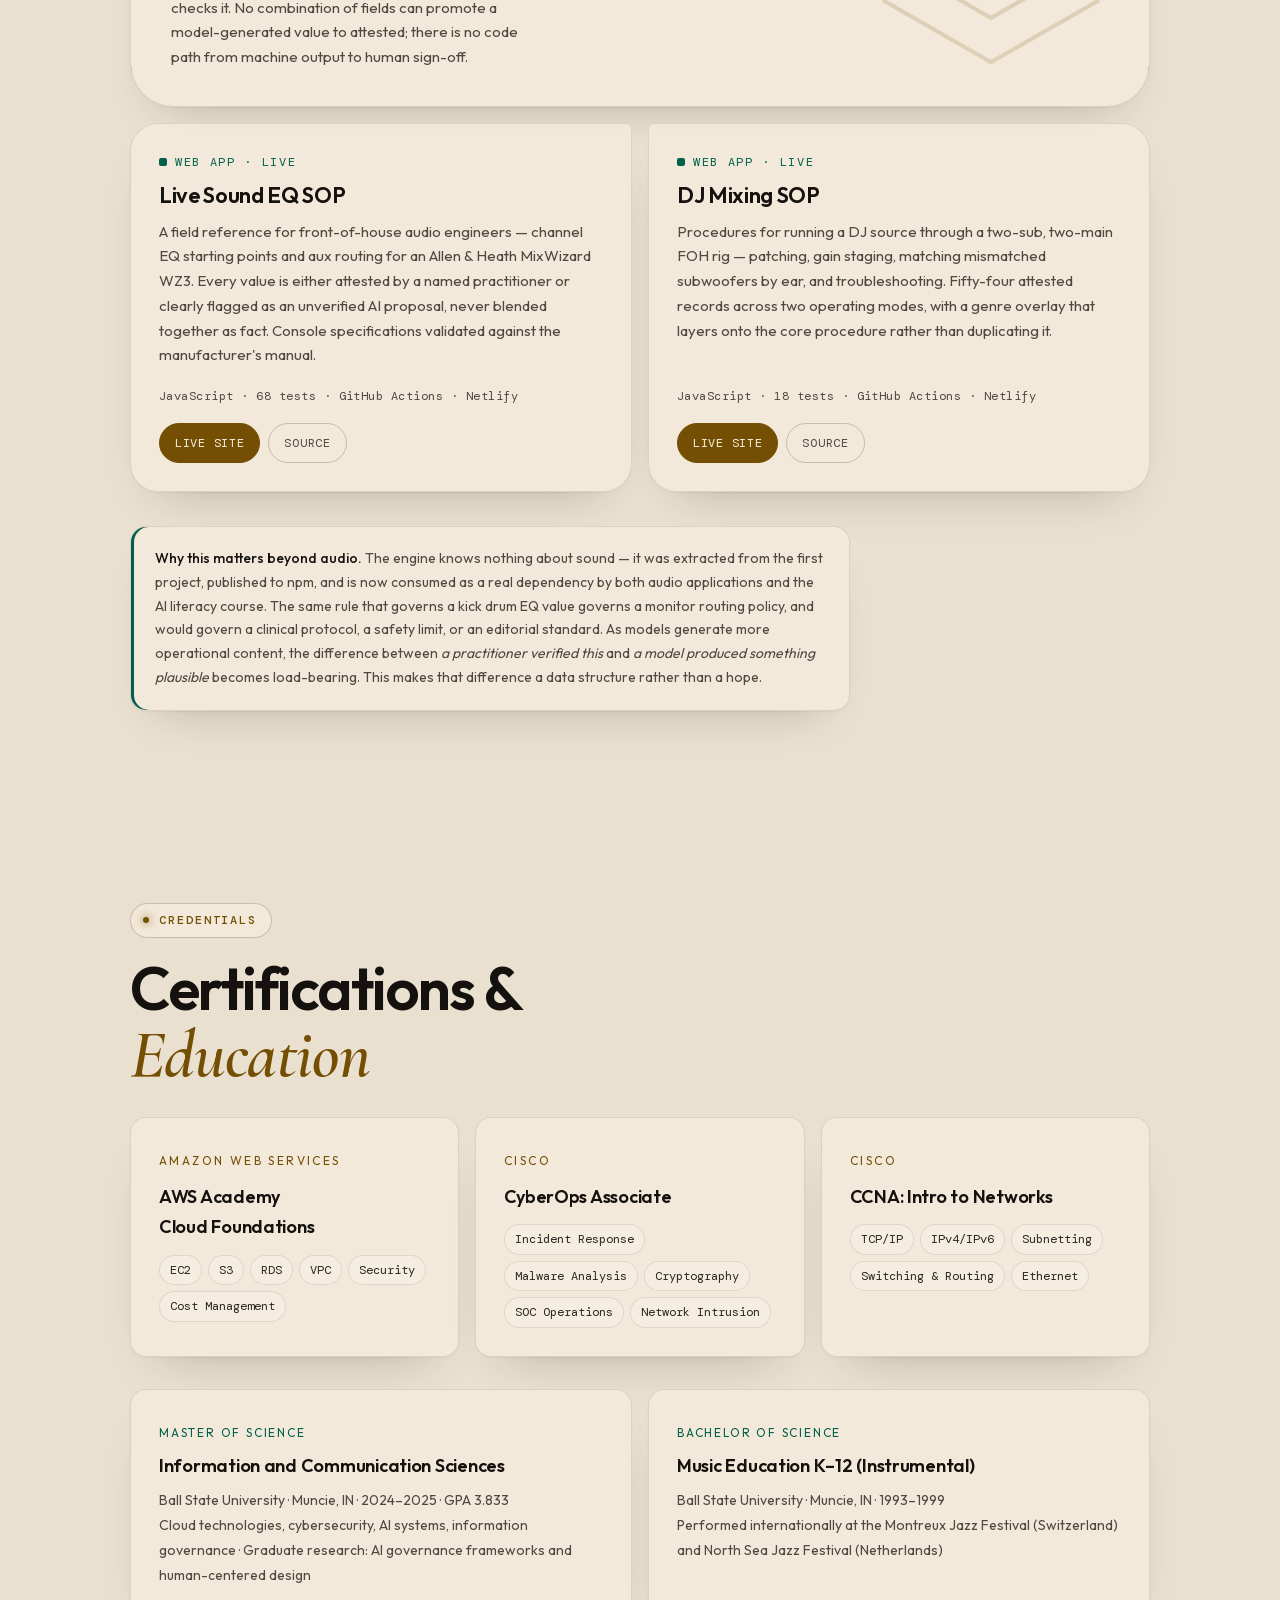
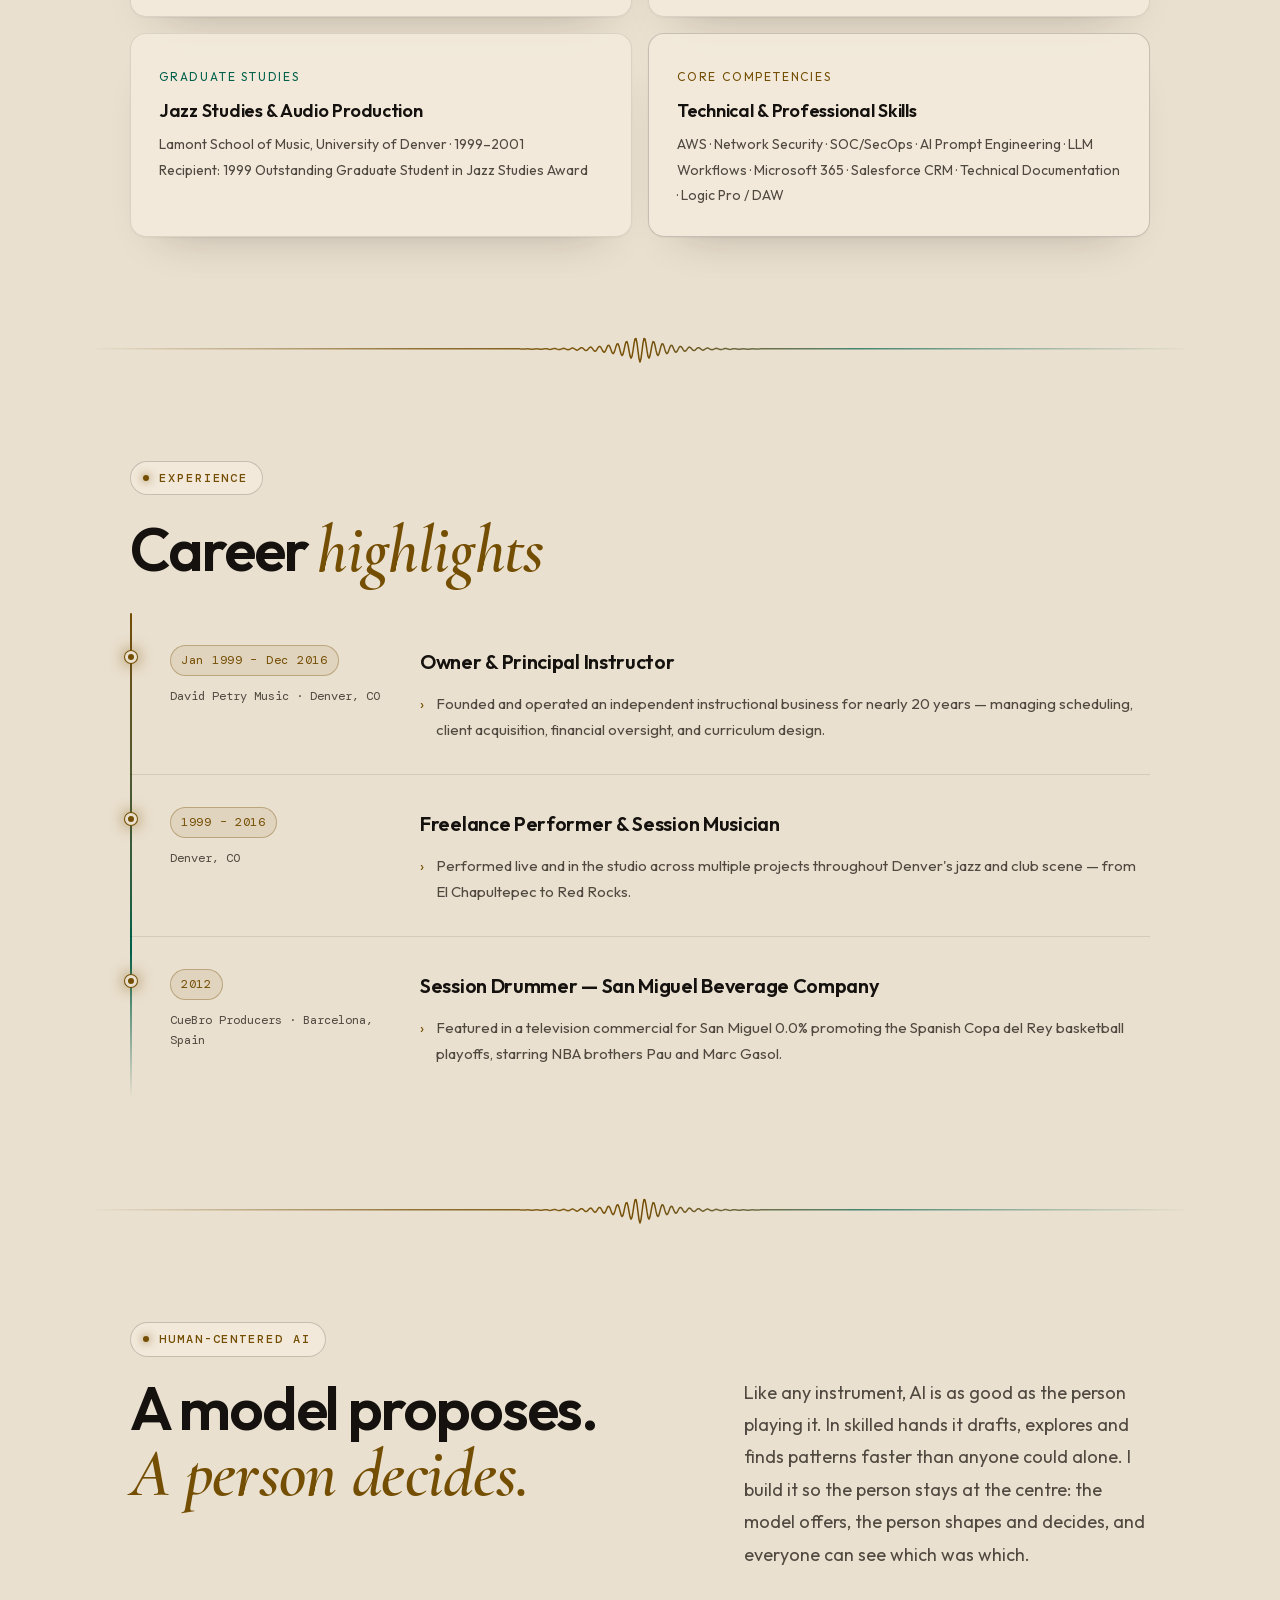
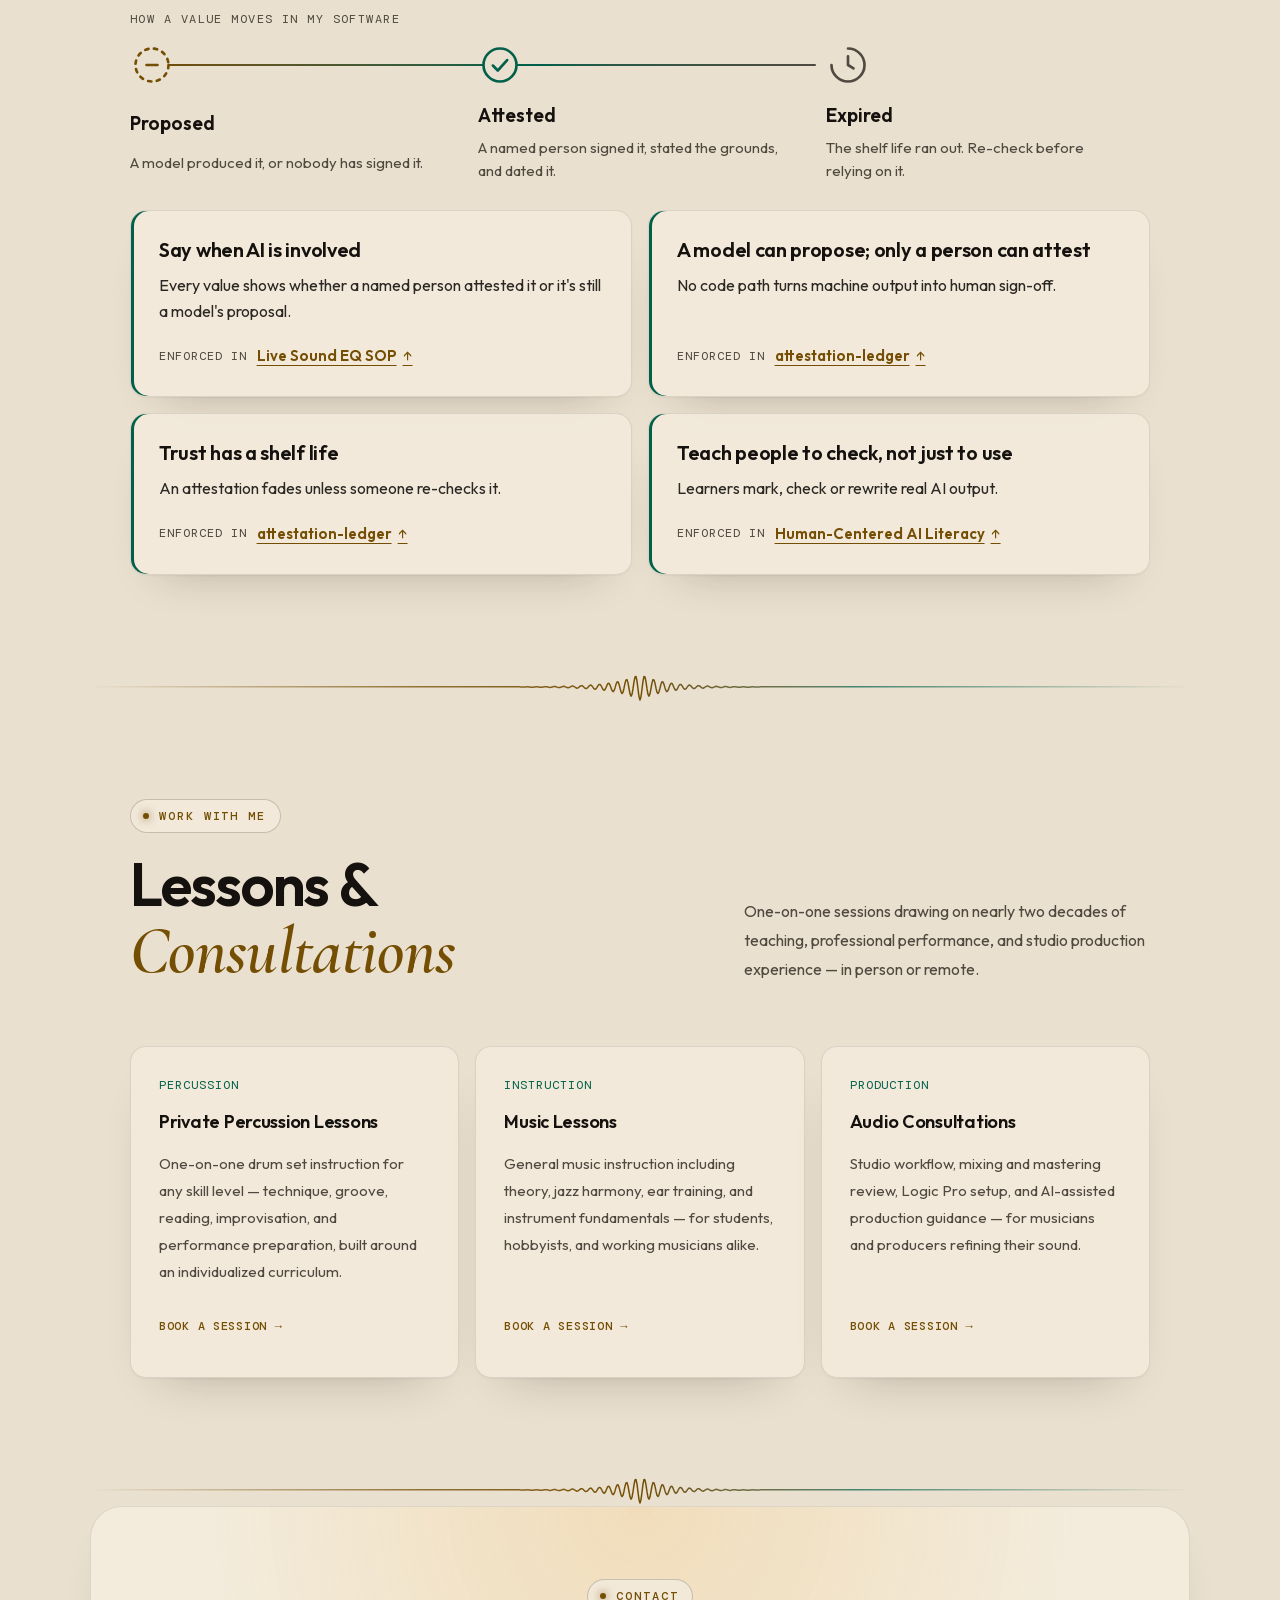
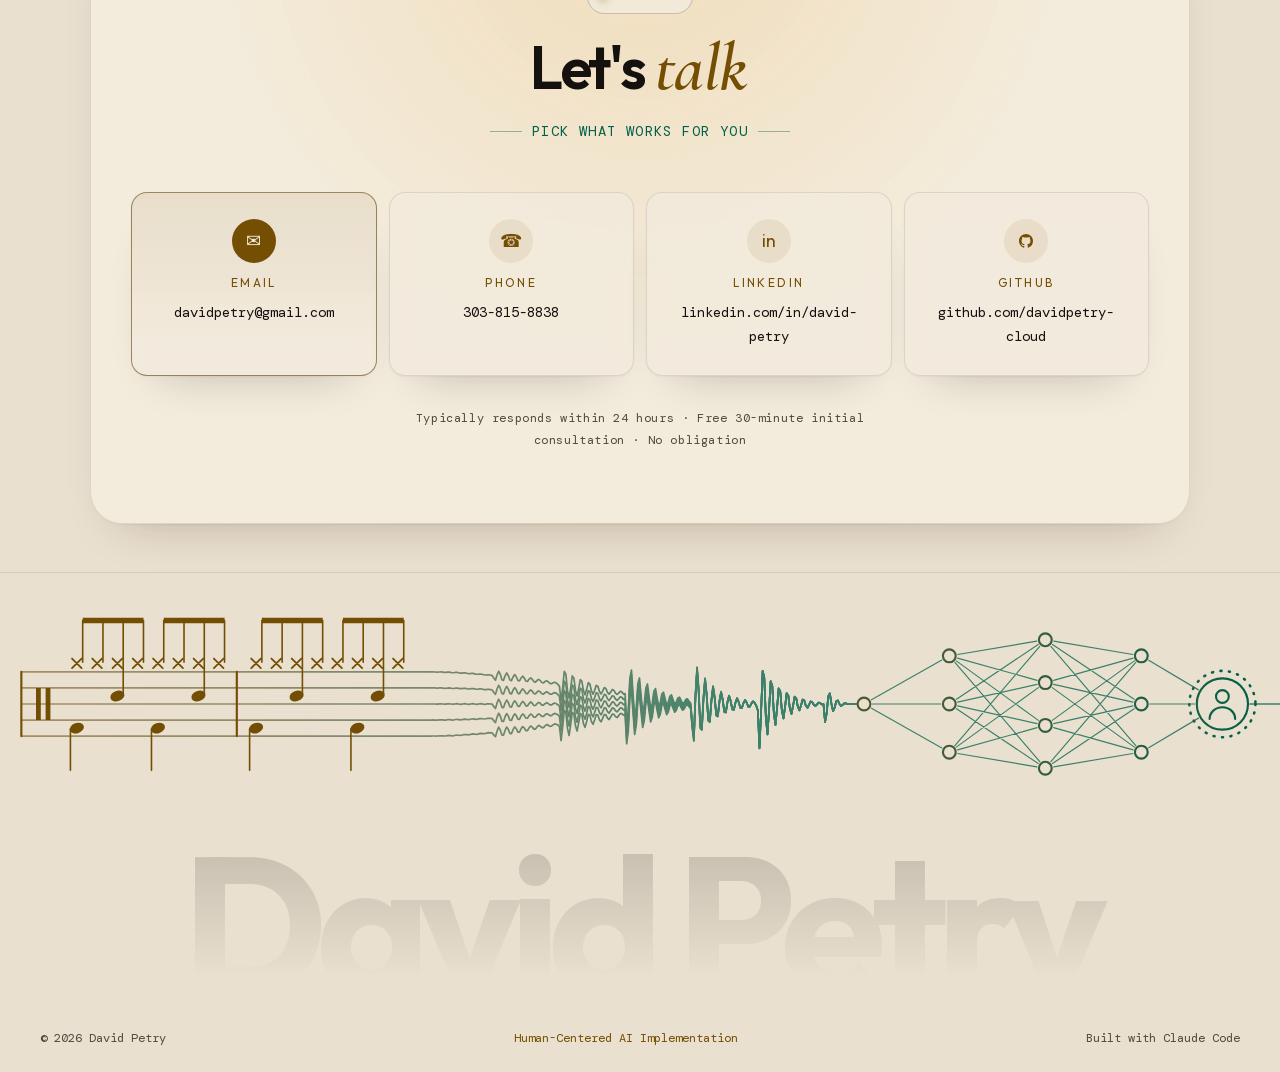
==== commit d8c5a722: "Intro: state the roles, no years Co-Authored-By: Claude Opus 5.5 <noreply@anthropic.com> Claude-Sess" ====
--- a/index.html
+++ b/index.html
@@ -91,8 +91,8 @@
     <h1 class="hero-name">David<br>Petry</h1>
     <div class="hero-title">Ears on the mix.<br>Hands on the build.</div>
     <p class="hero-desc">
-      Audio engineering, live sound and production. Drummer since 1999,
-      behind the faders since June 2026.
+      Audio engineer, music producer and live sound engineer.
+      Drummer, percussionist and composer.
     </p>
     <div class="hero-proof">
       <span>Montreux &amp; North Sea Jazz</span>
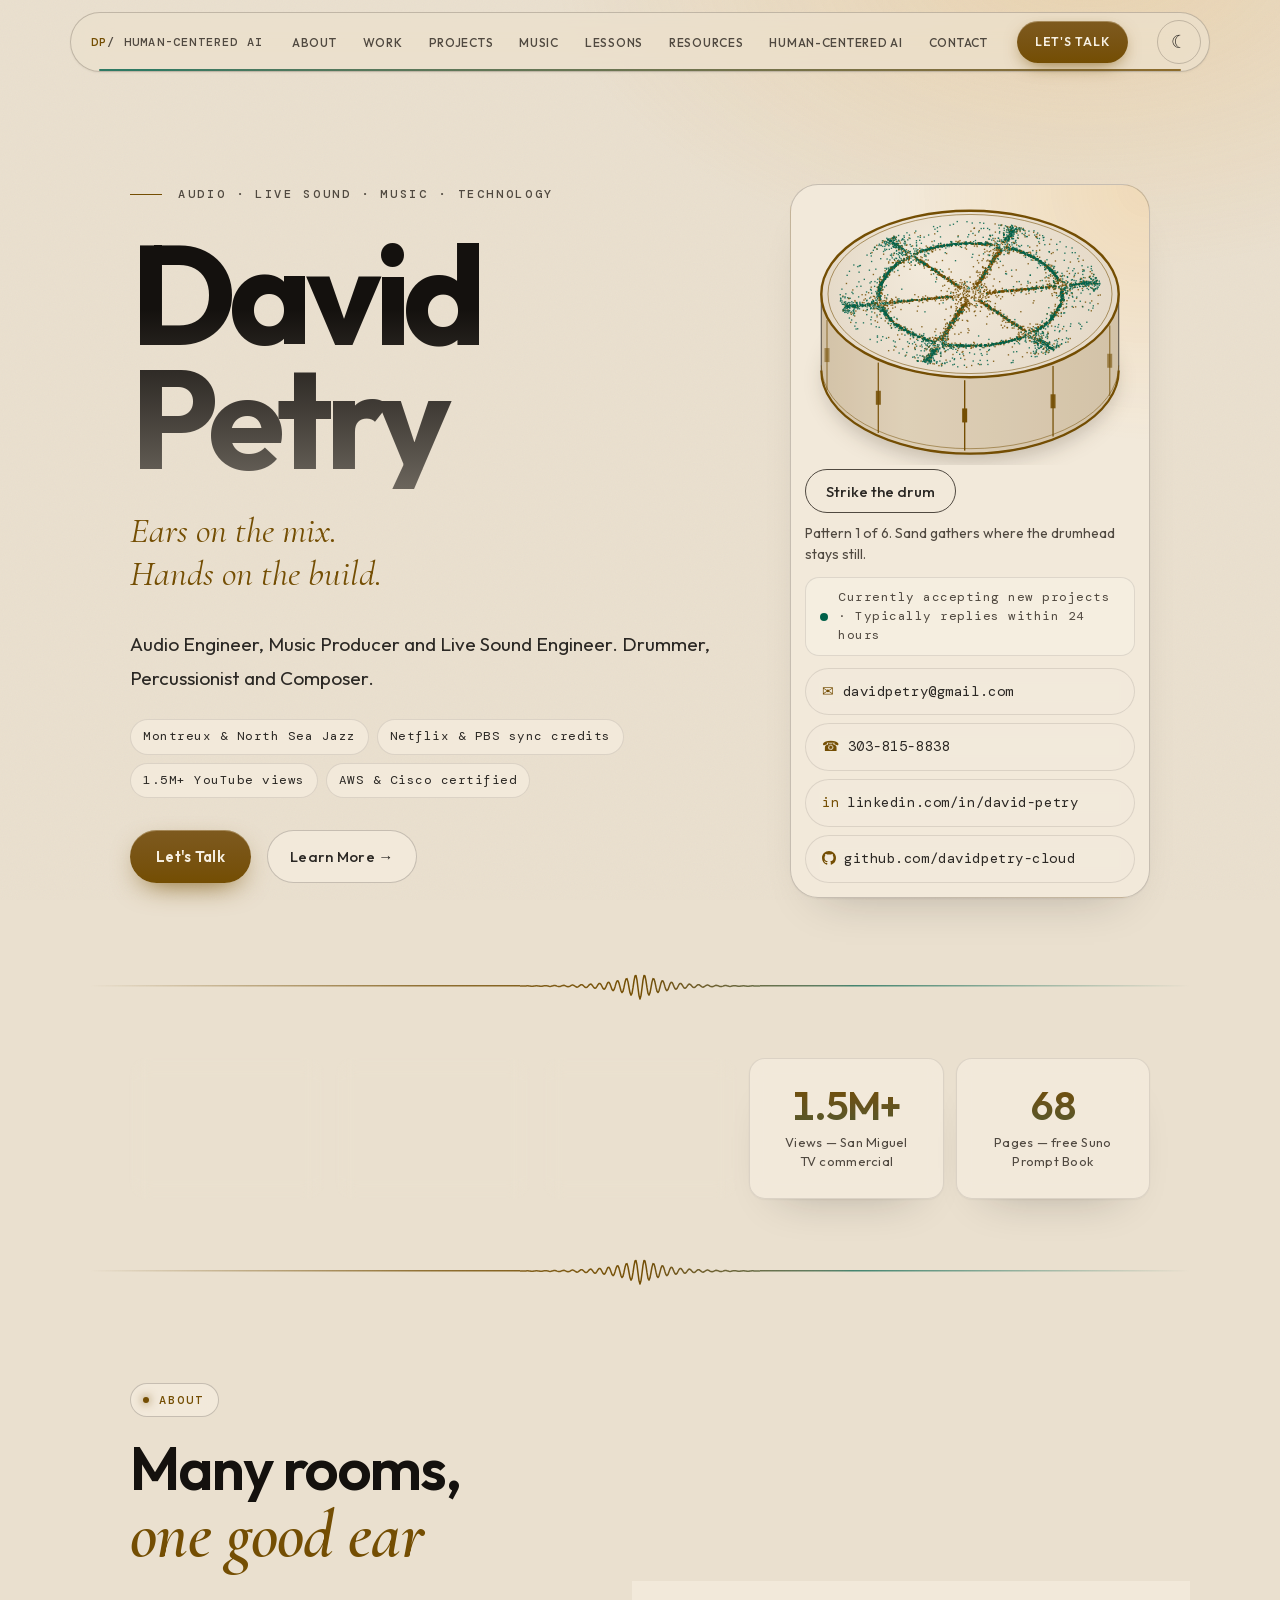
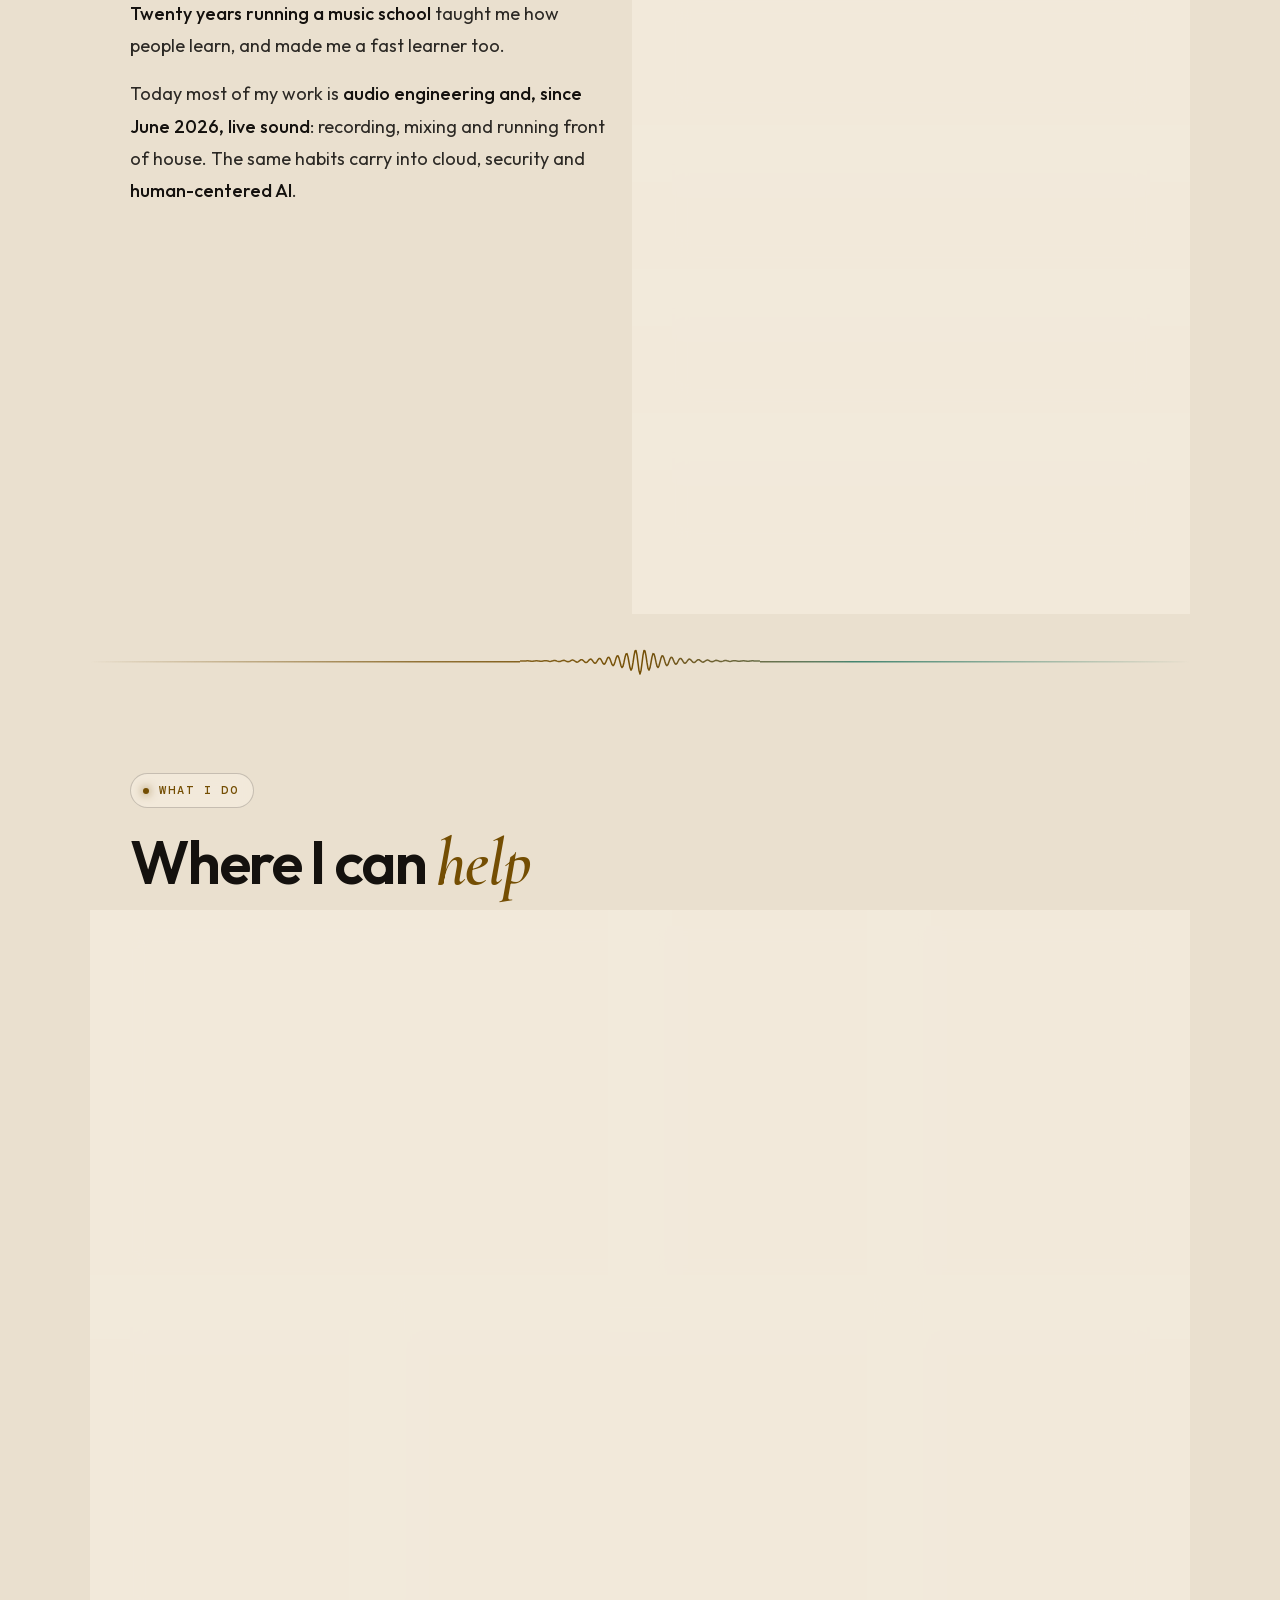
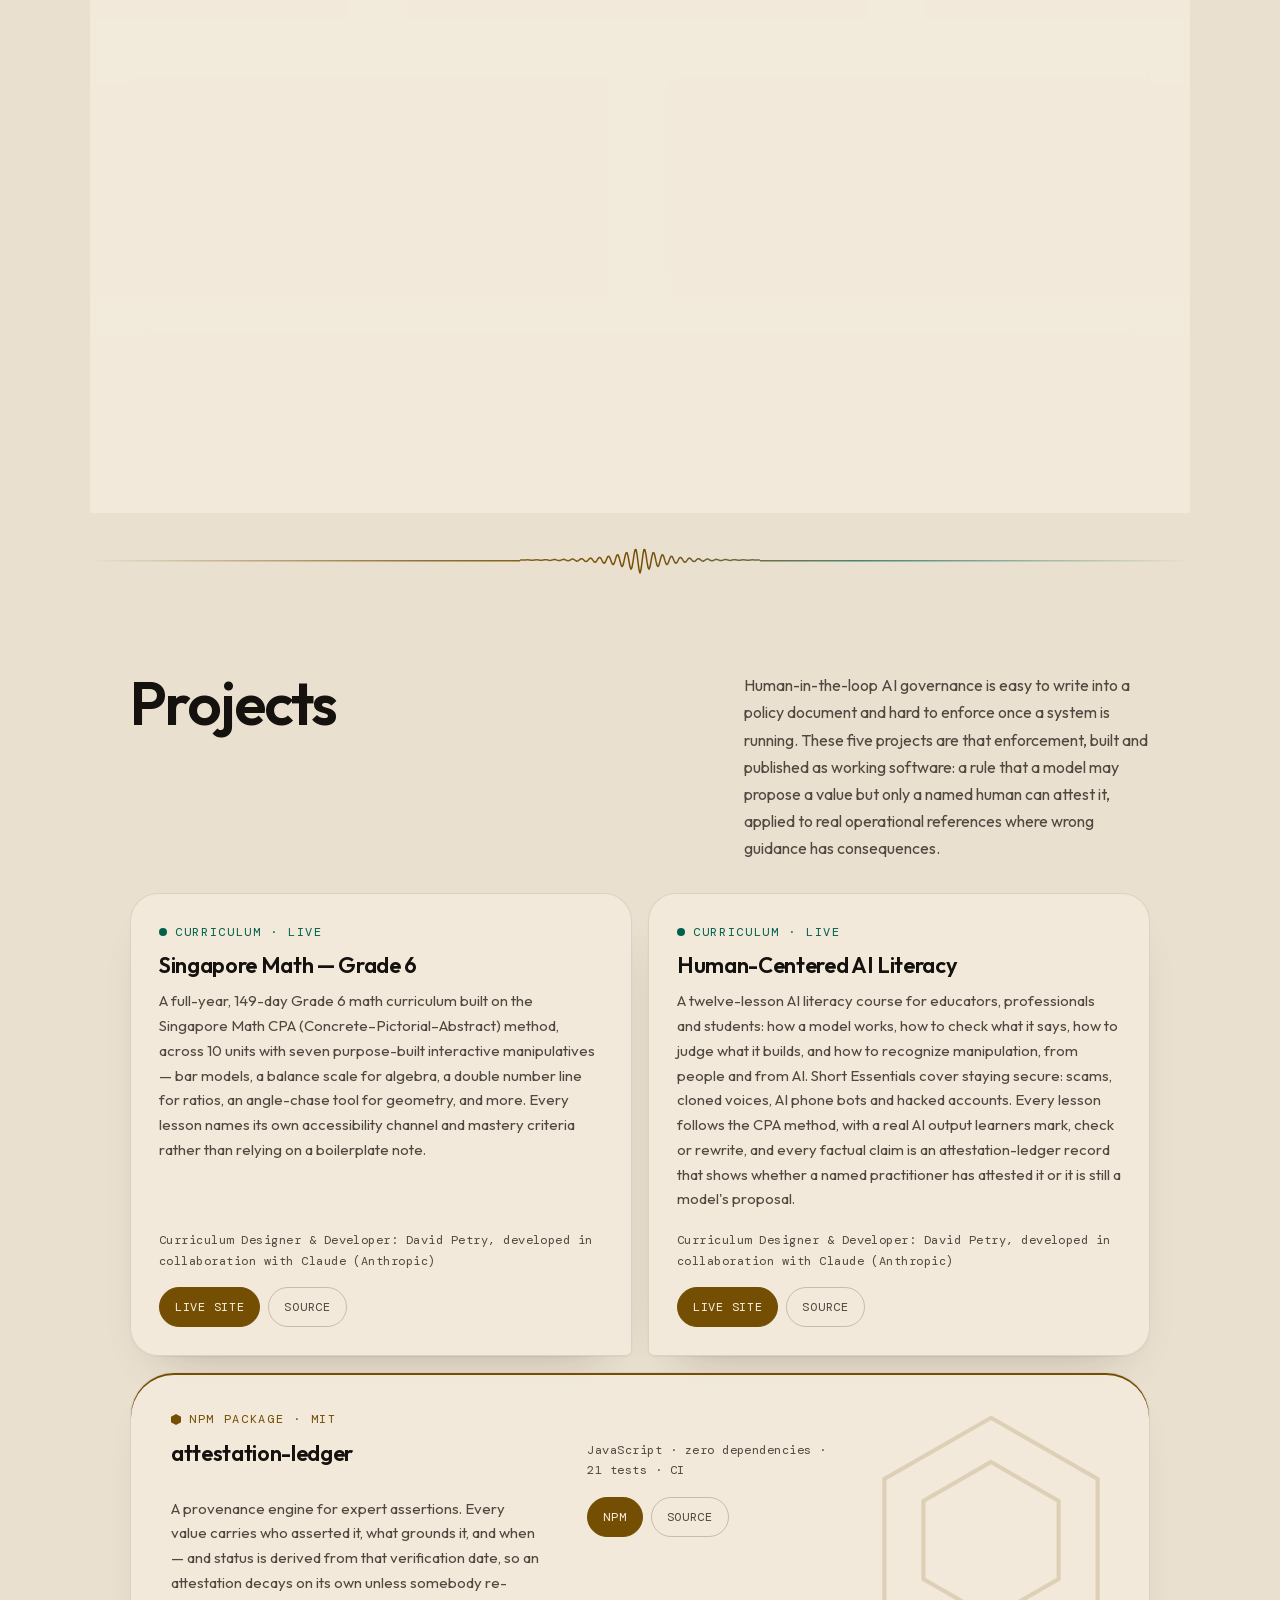
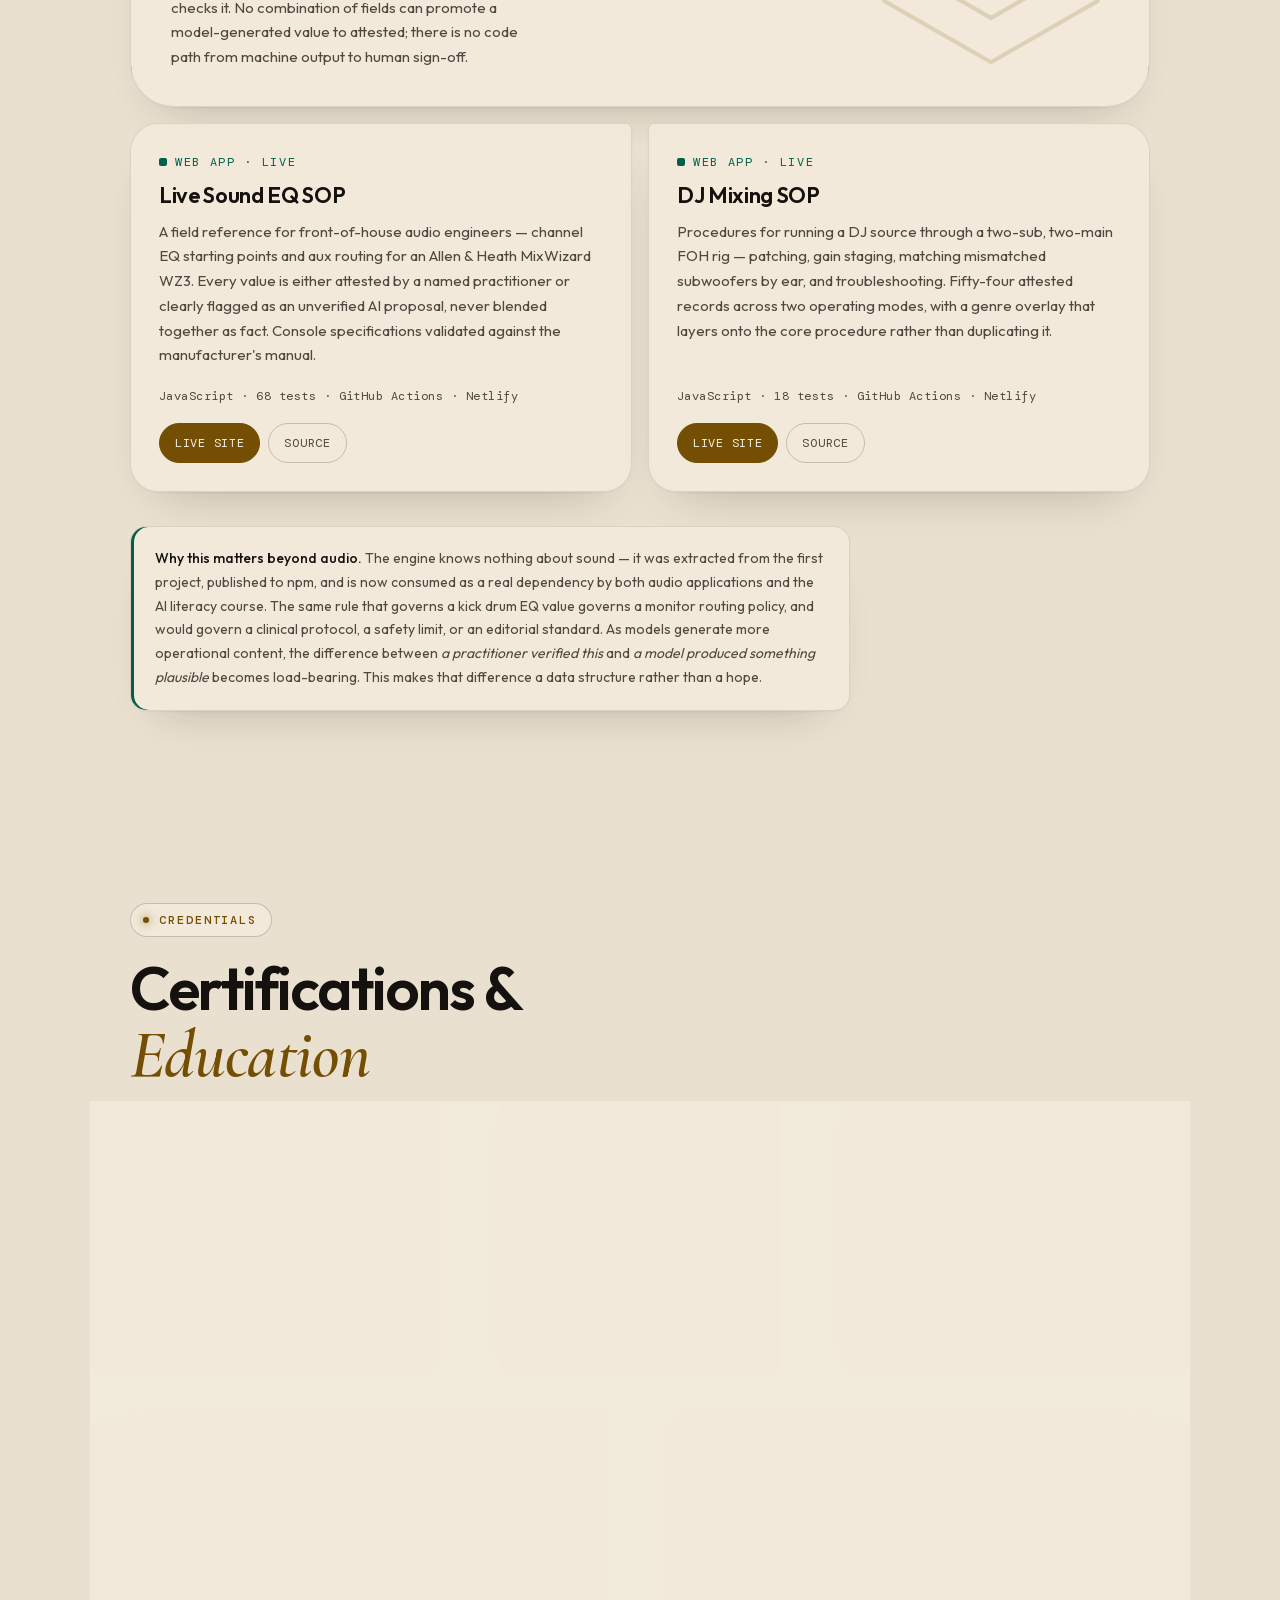
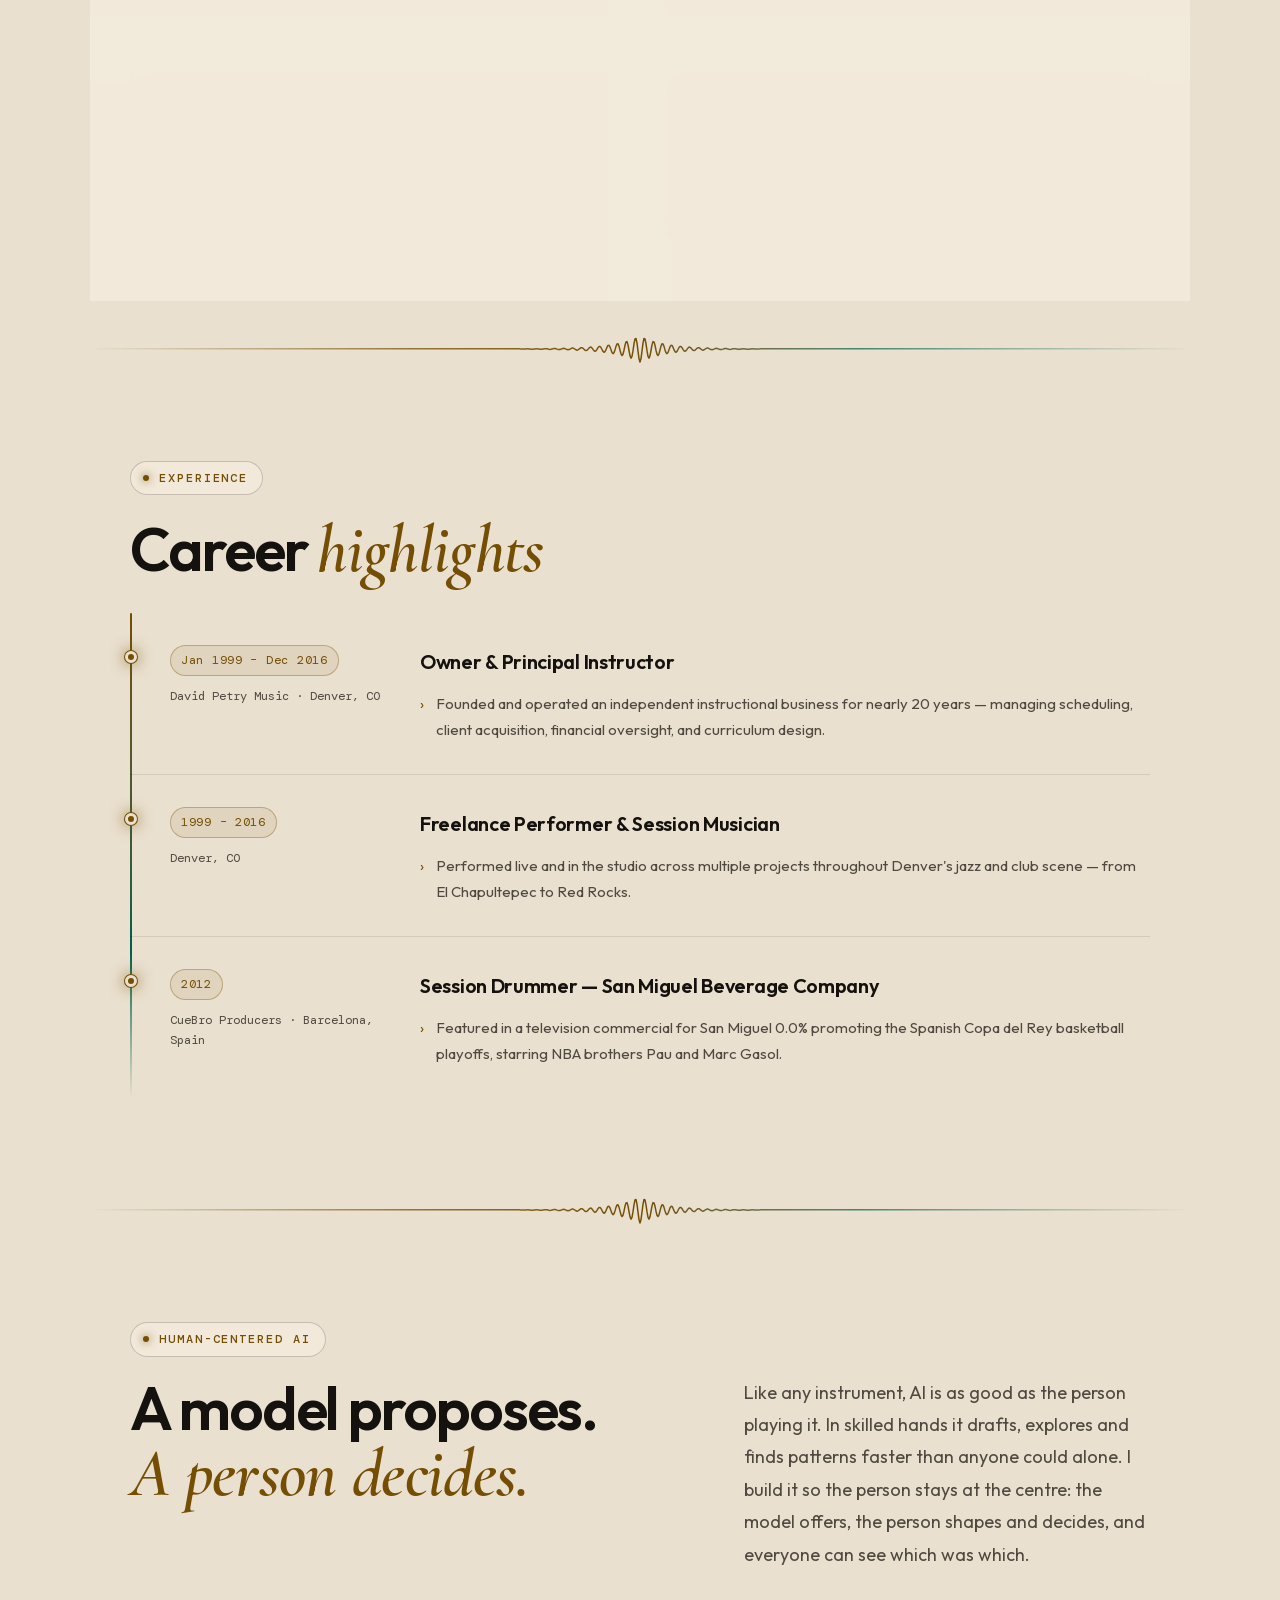
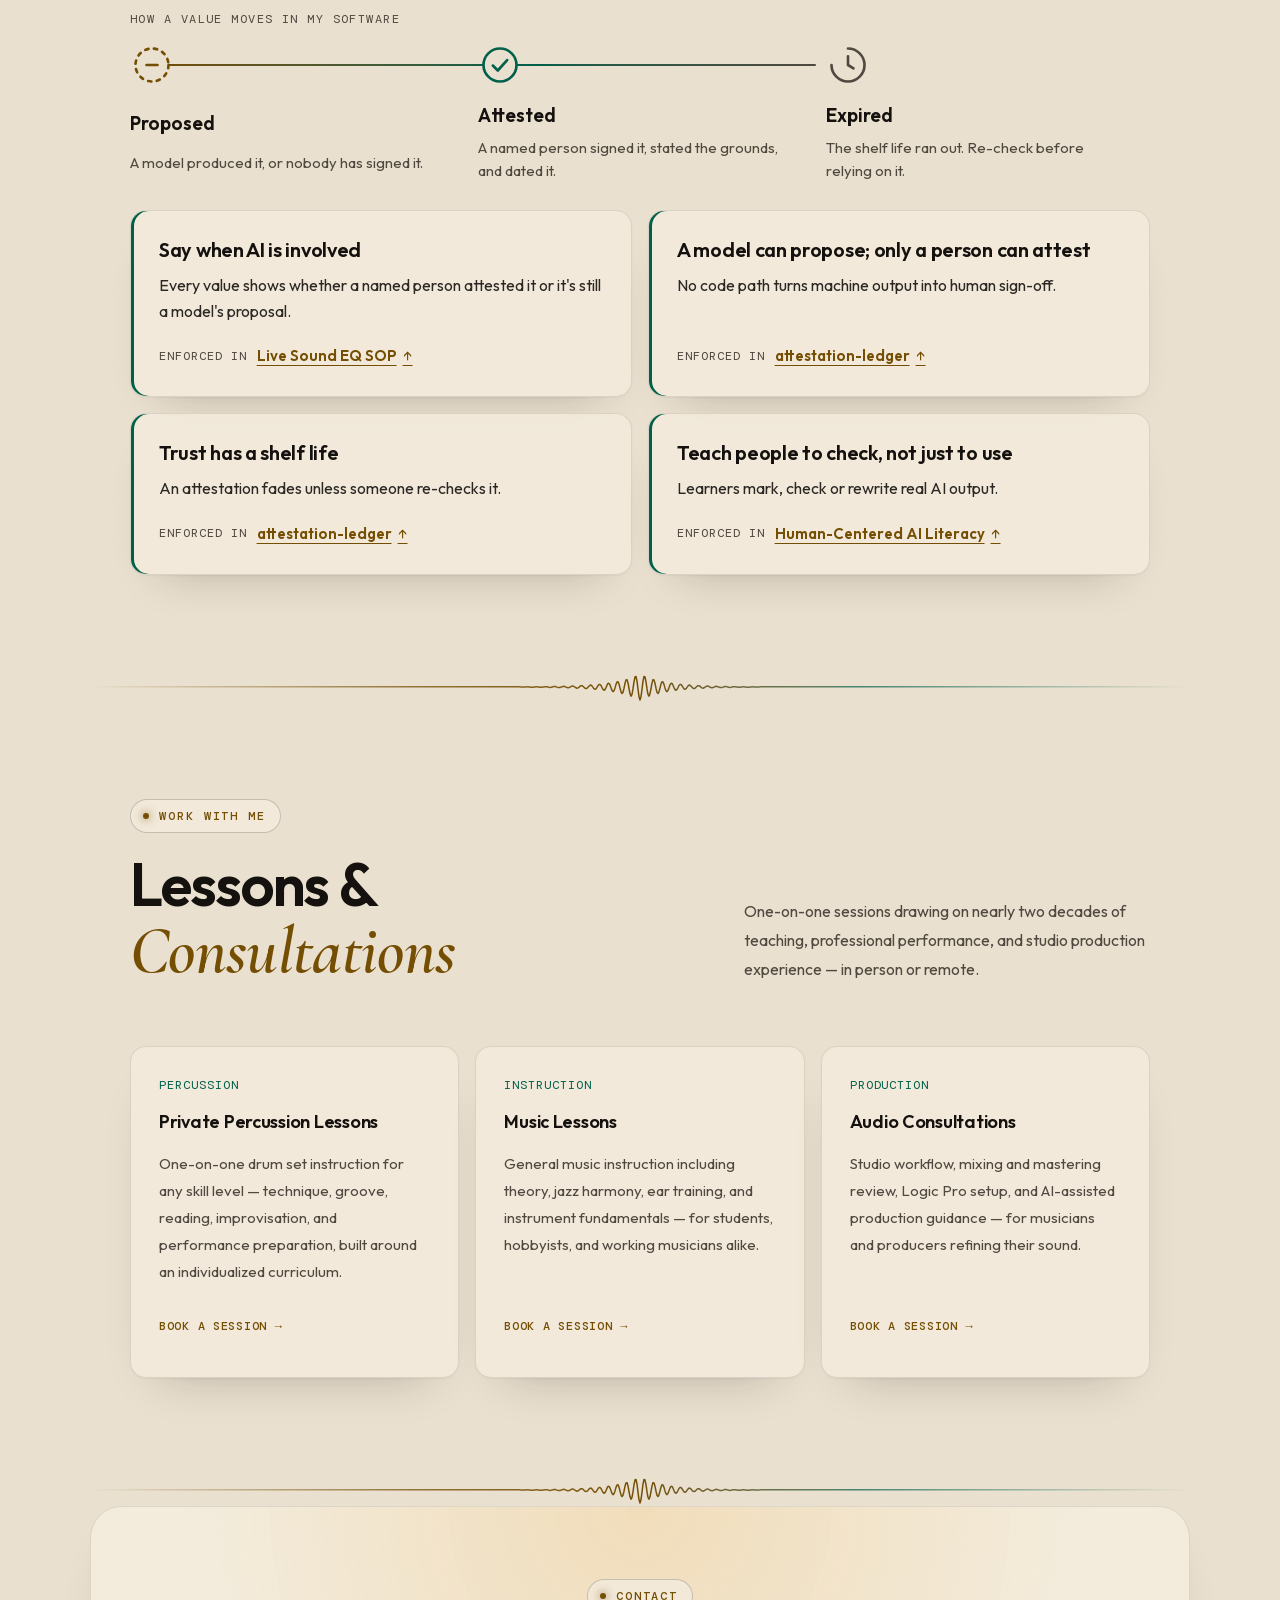
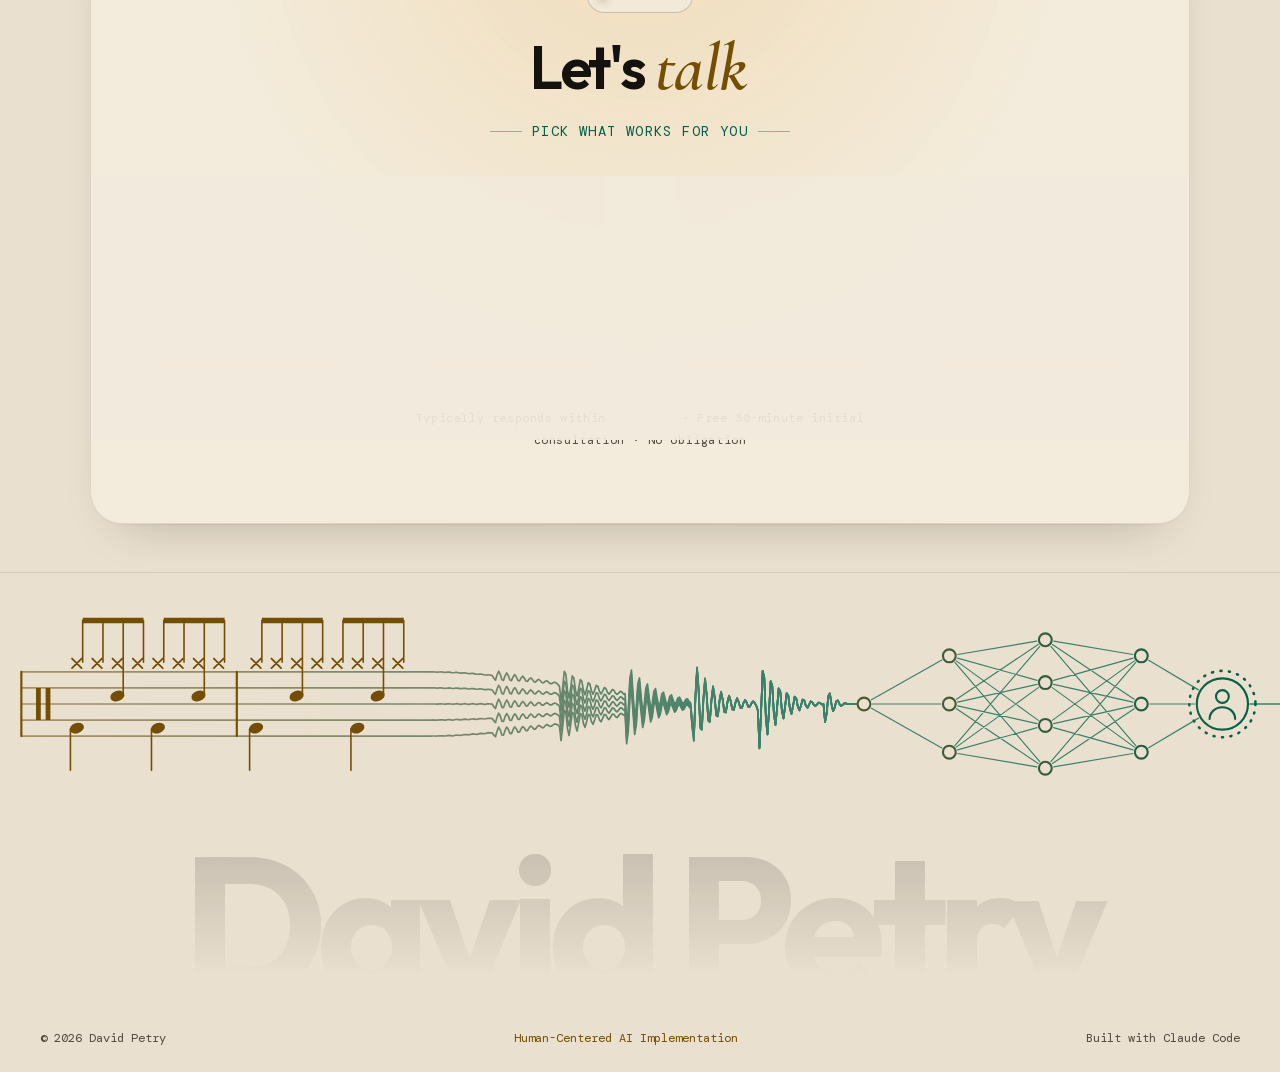
==== commit 99d0a98c: "Intro: title-case the roles Co-Authored-By: Claude Opus 5.5 <noreply@anthropic.com> Claude-Session: " ====
--- a/index.html
+++ b/index.html
@@ -91,8 +91,8 @@
     <h1 class="hero-name">David<br>Petry</h1>
     <div class="hero-title">Ears on the mix.<br>Hands on the build.</div>
     <p class="hero-desc">
-      Audio engineer, music producer and live sound engineer.
-      Drummer, percussionist and composer.
+      Audio Engineer, Music Producer and Live Sound Engineer.
+      Drummer, Percussionist and Composer.
     </p>
     <div class="hero-proof">
       <span>Montreux &amp; North Sea Jazz</span>
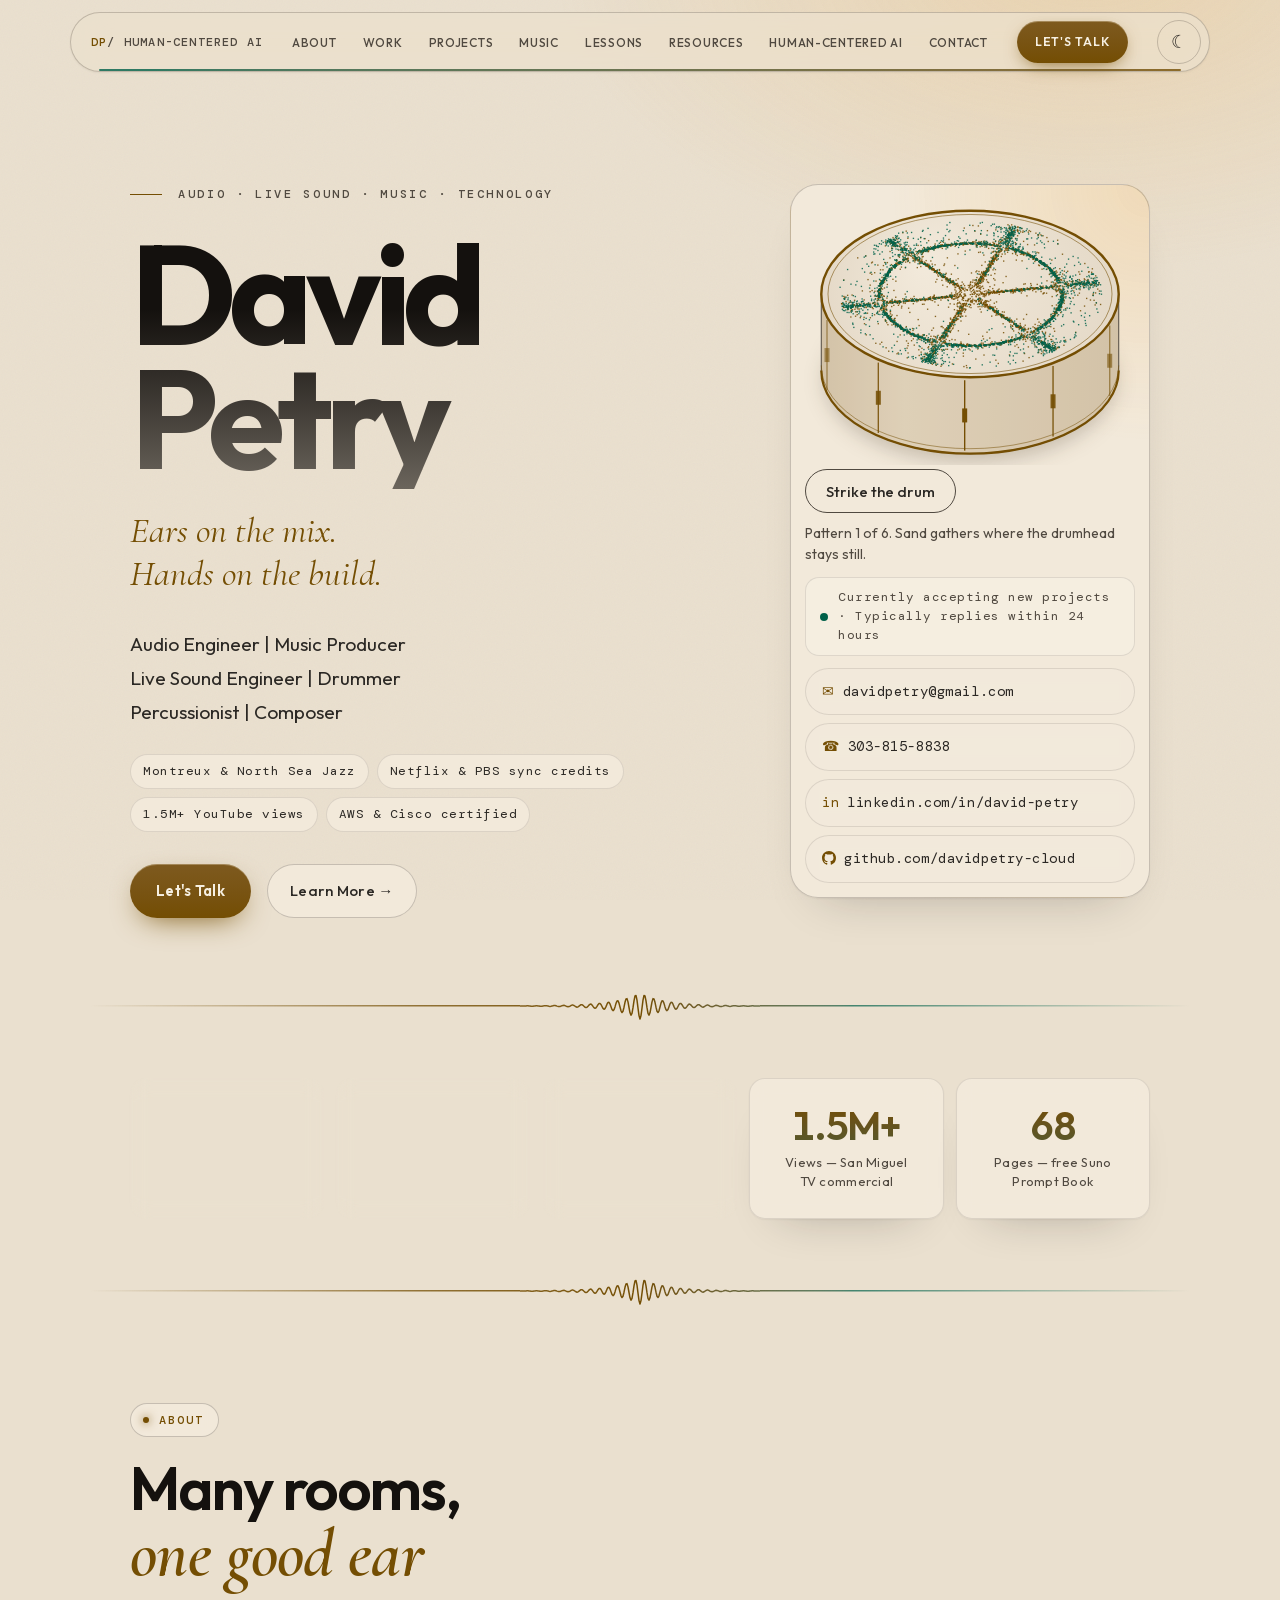
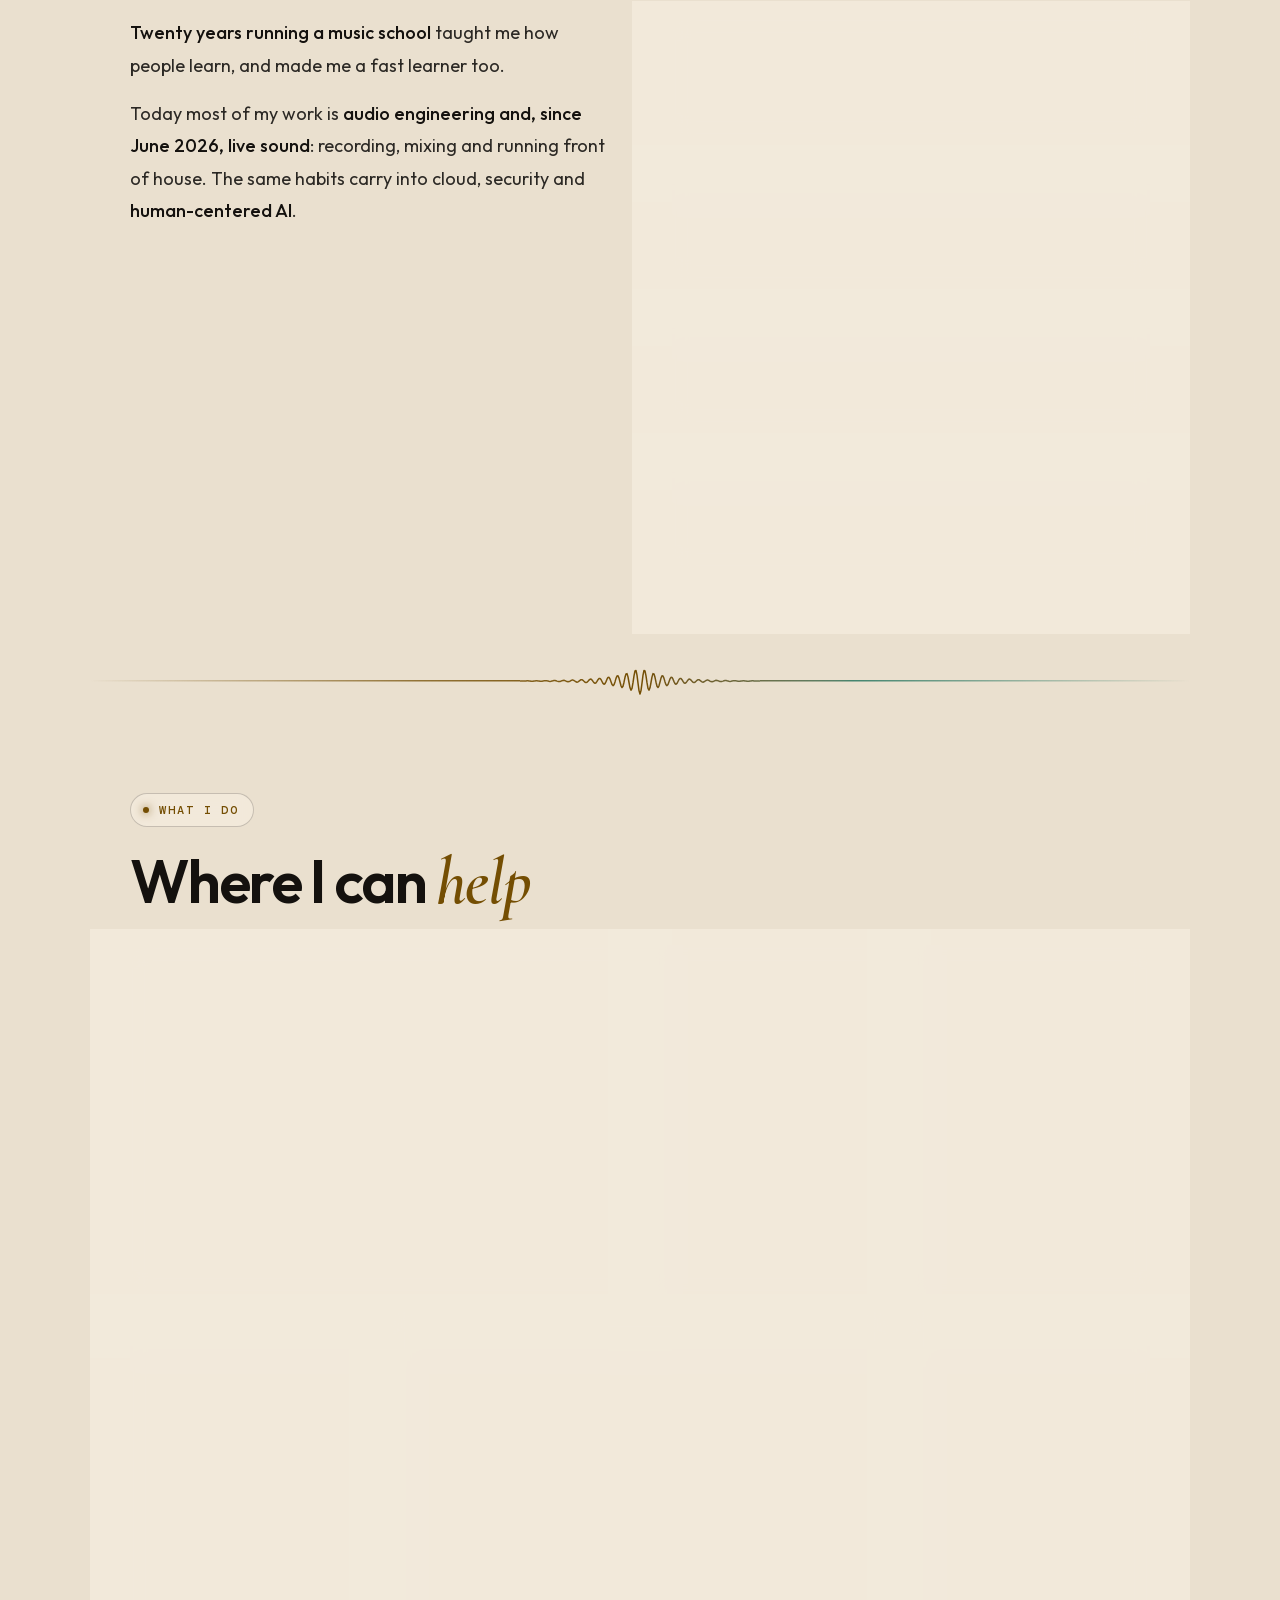
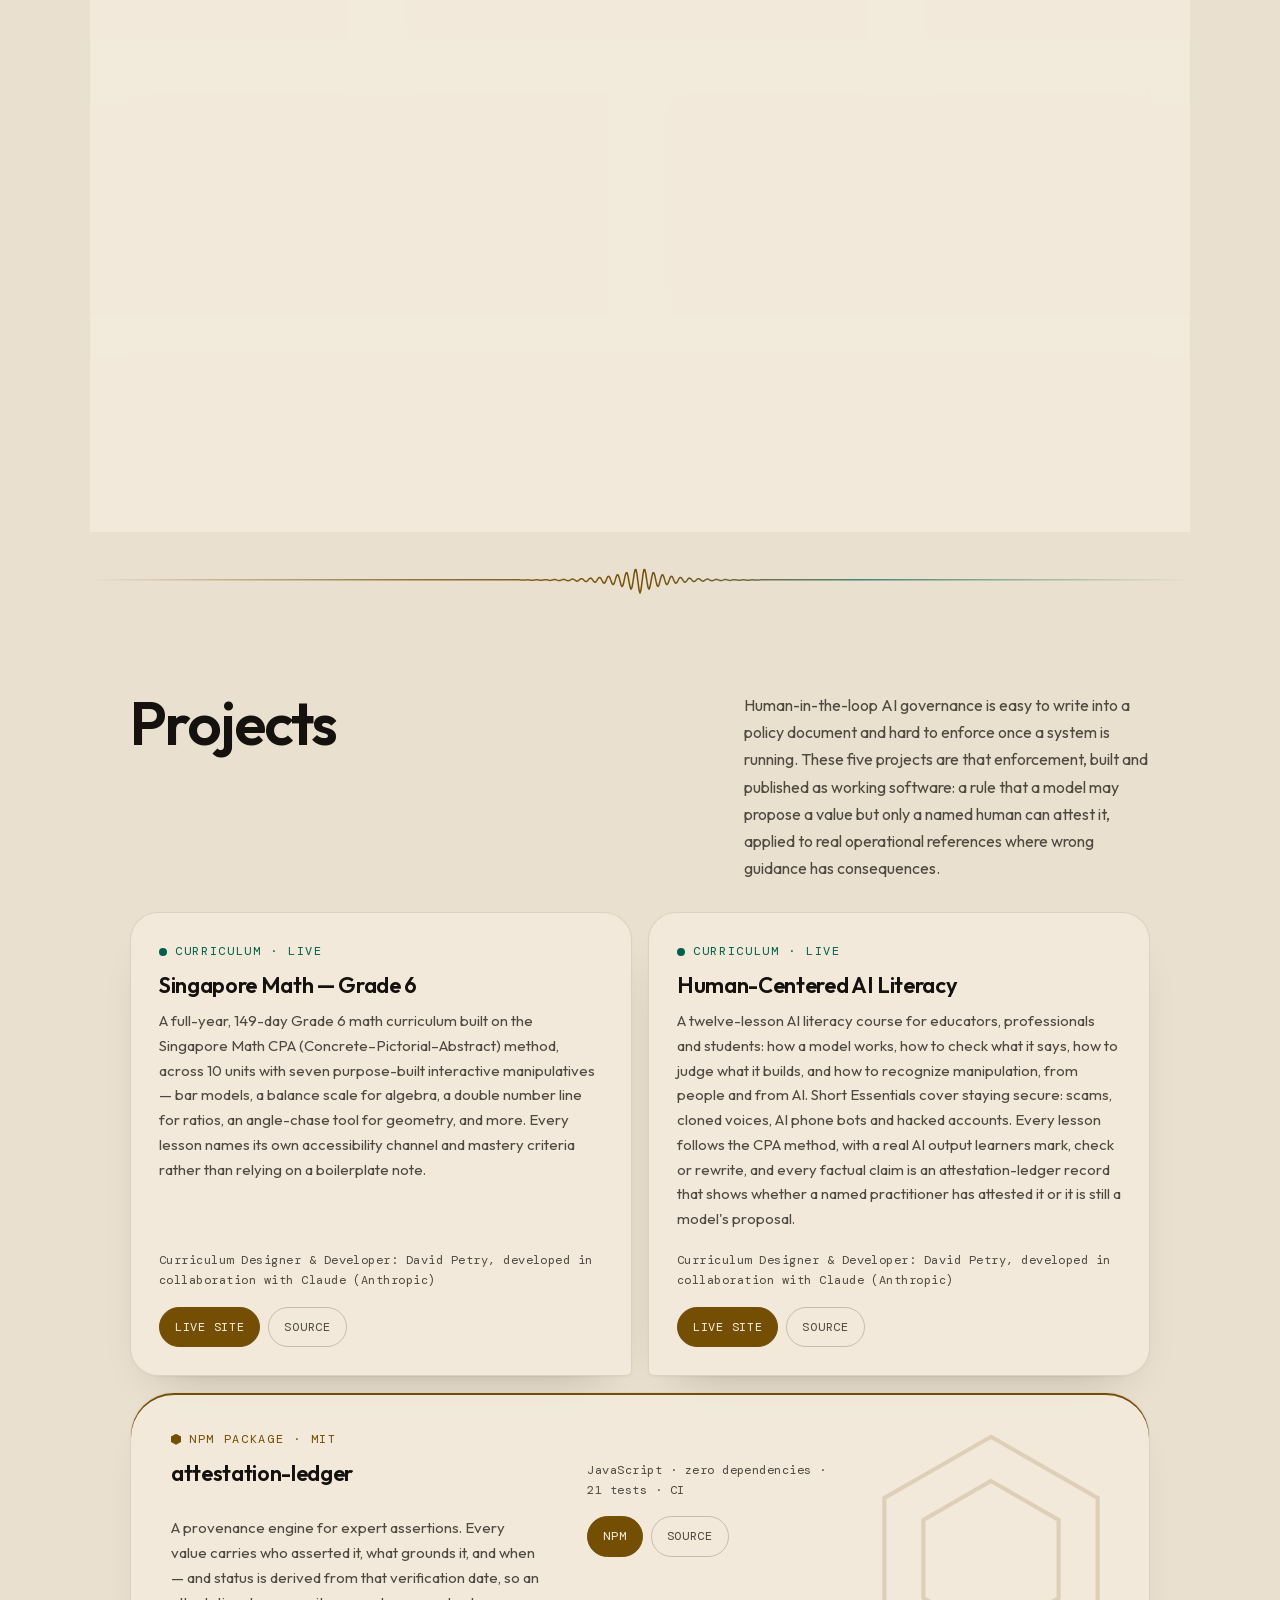
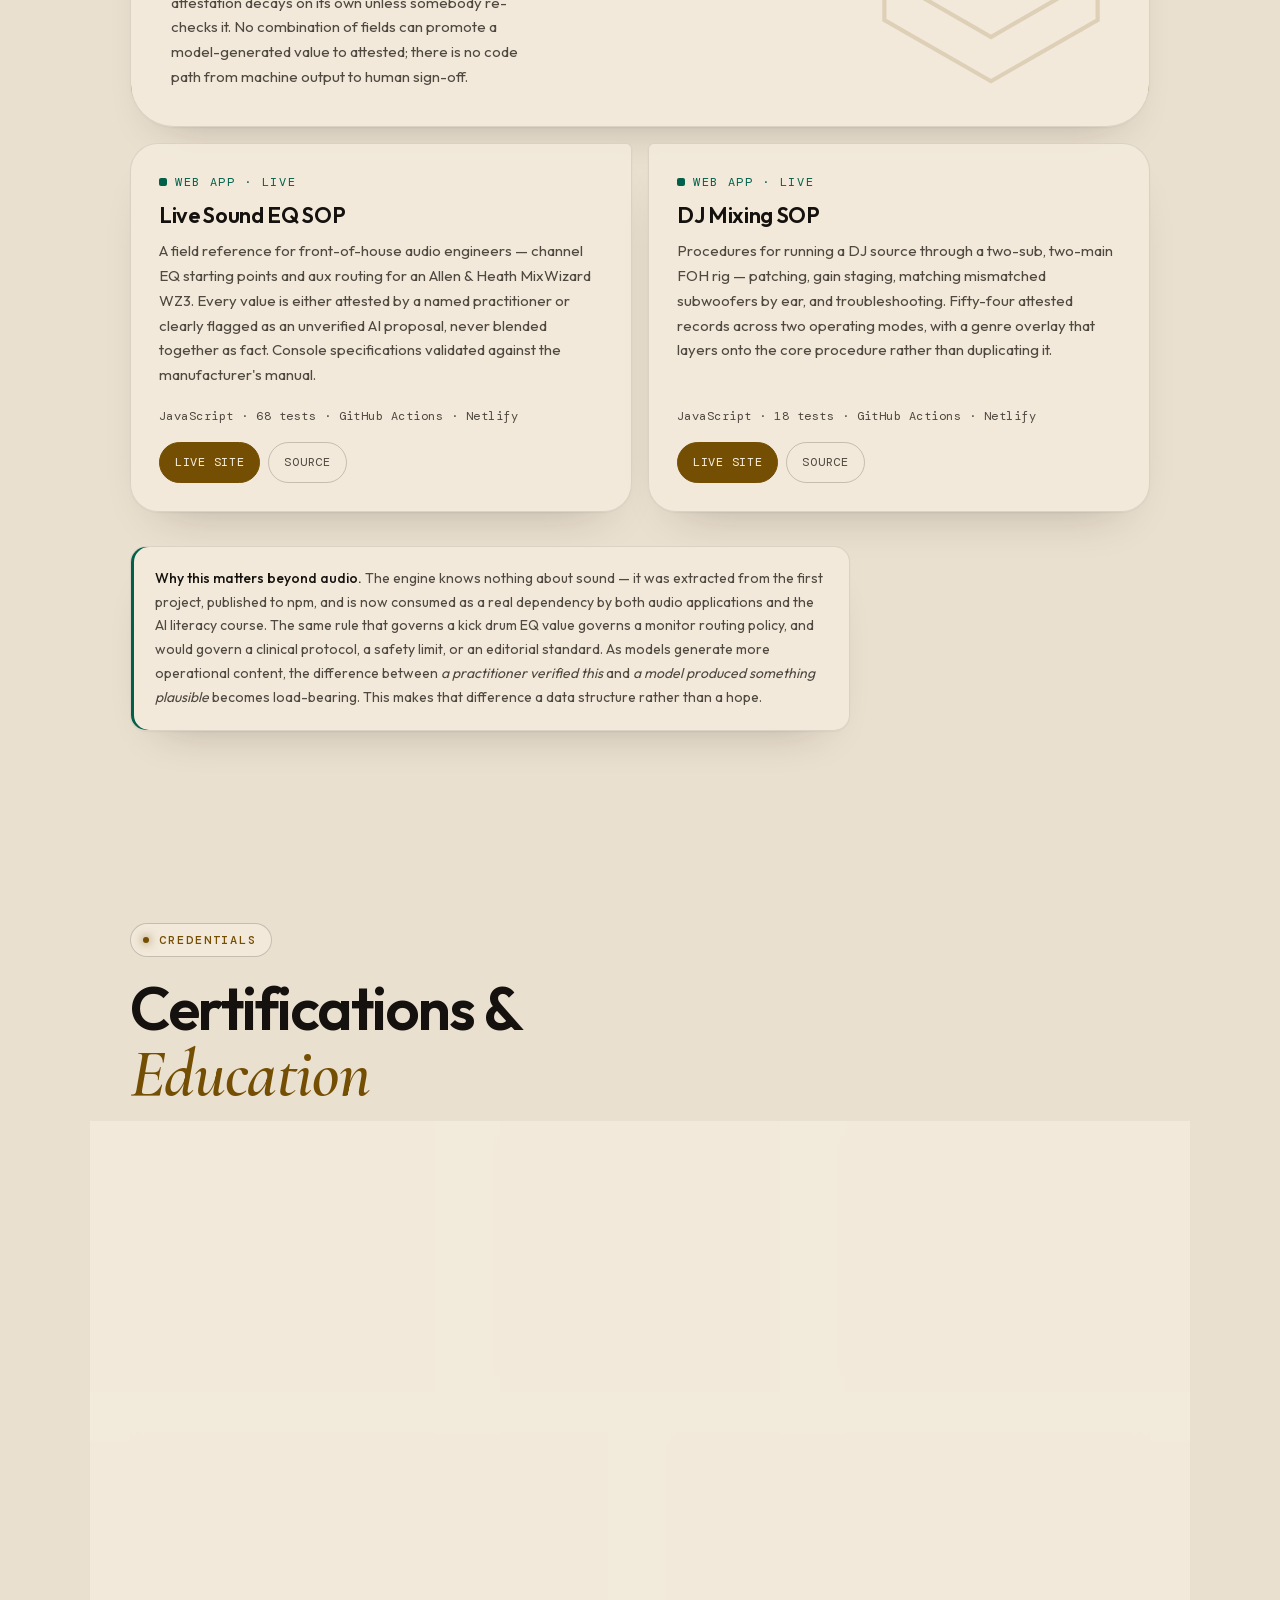
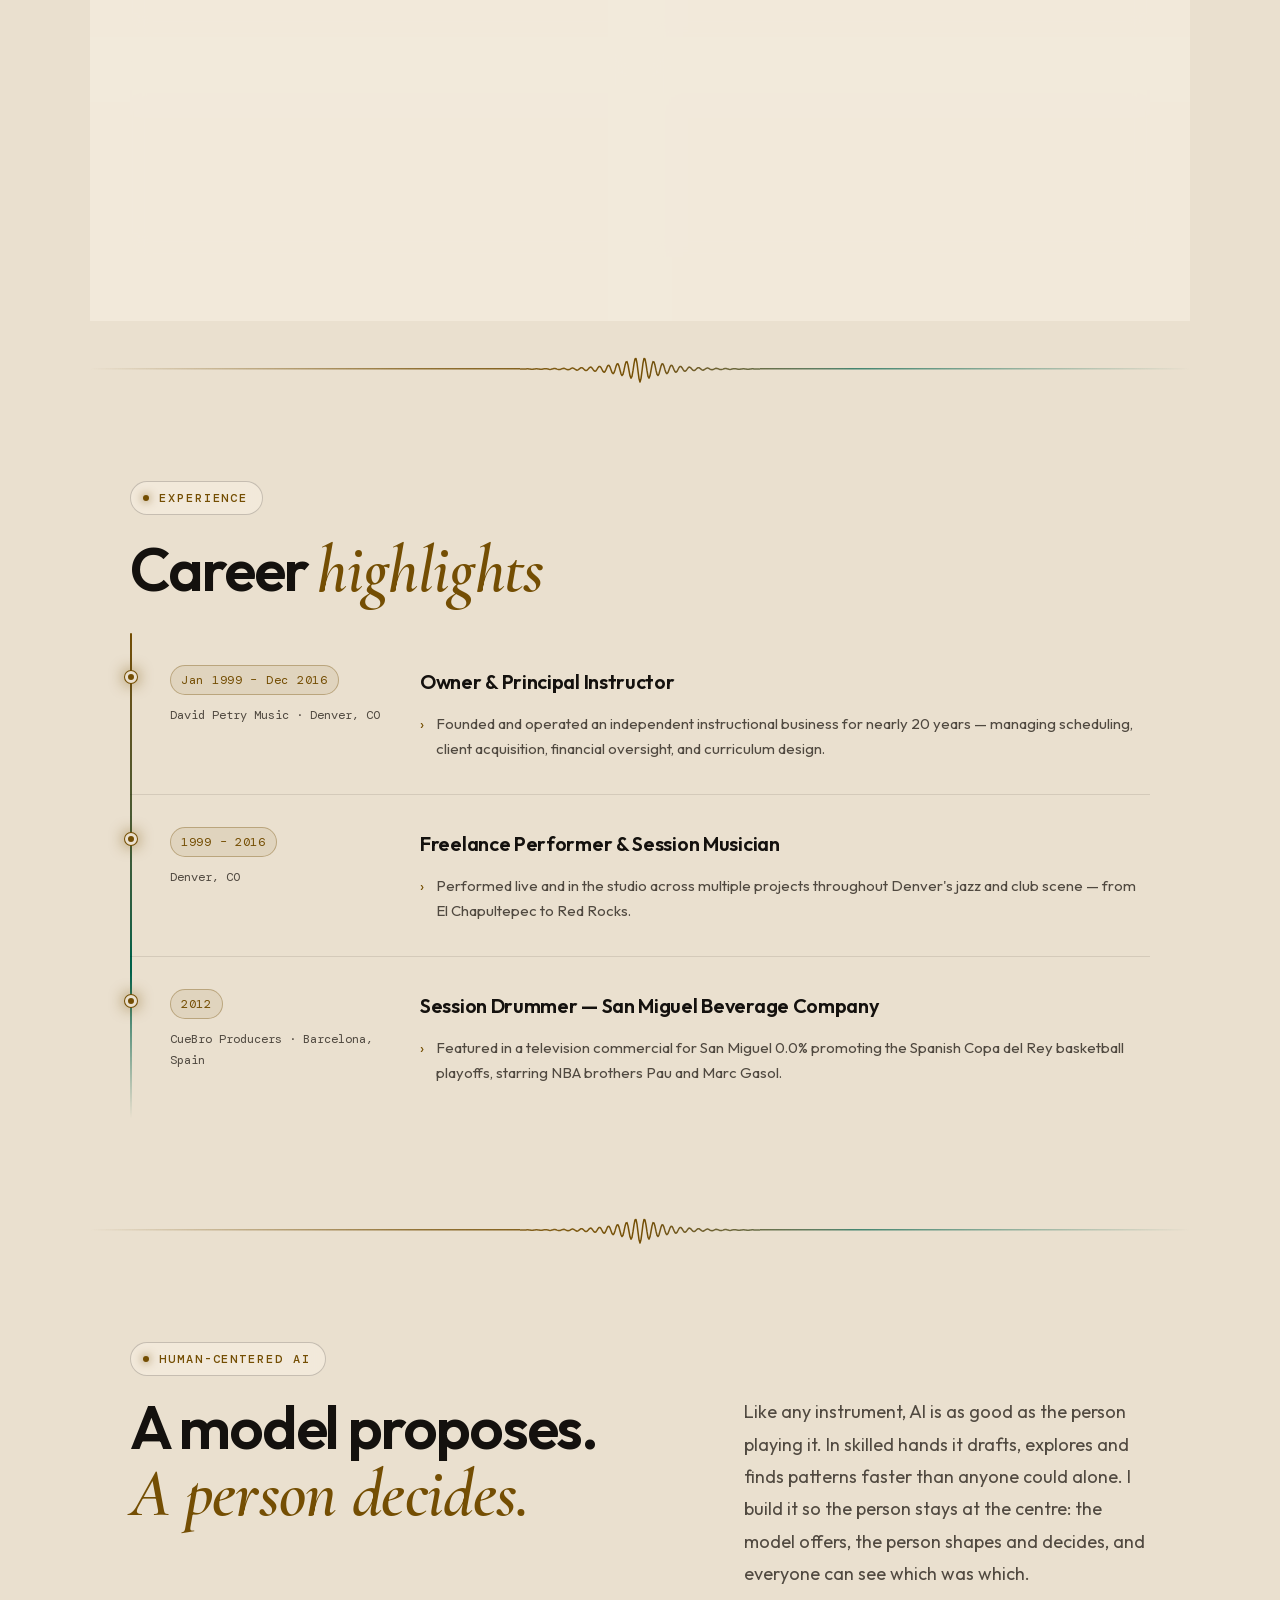
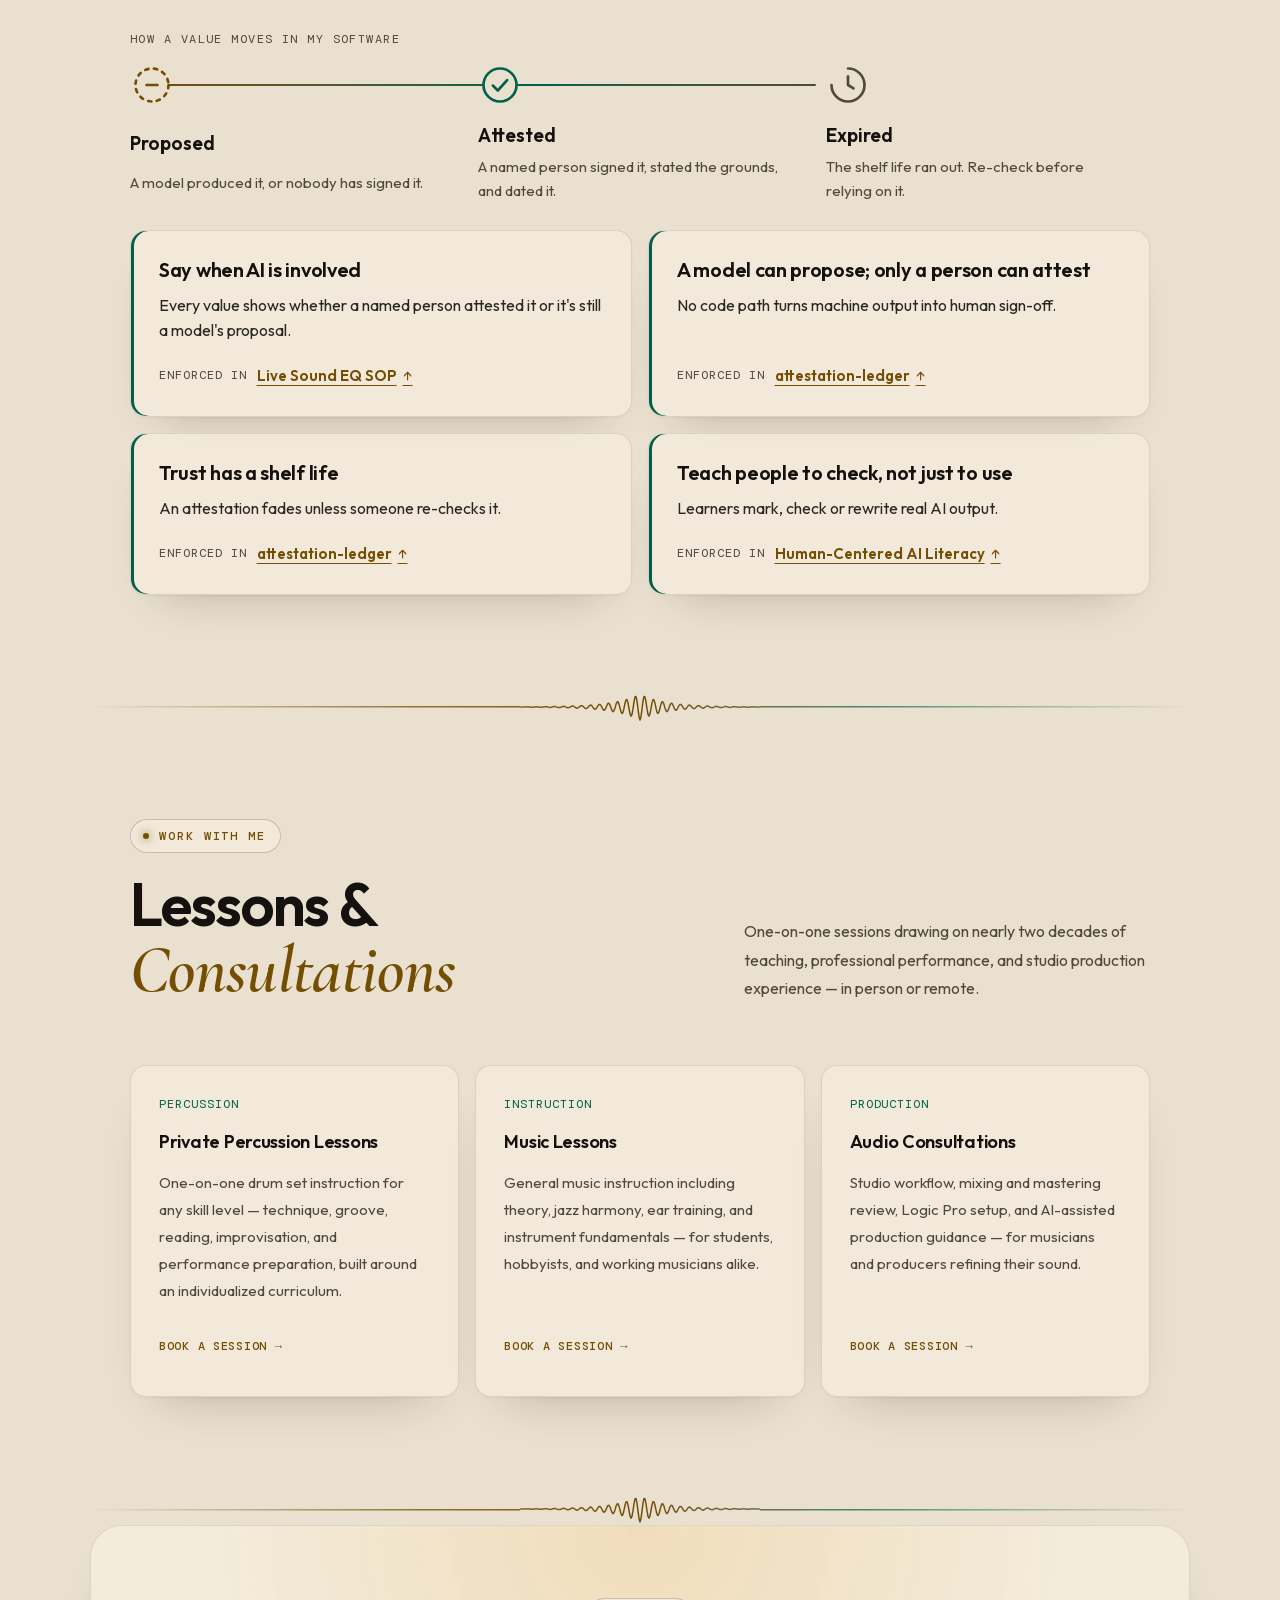
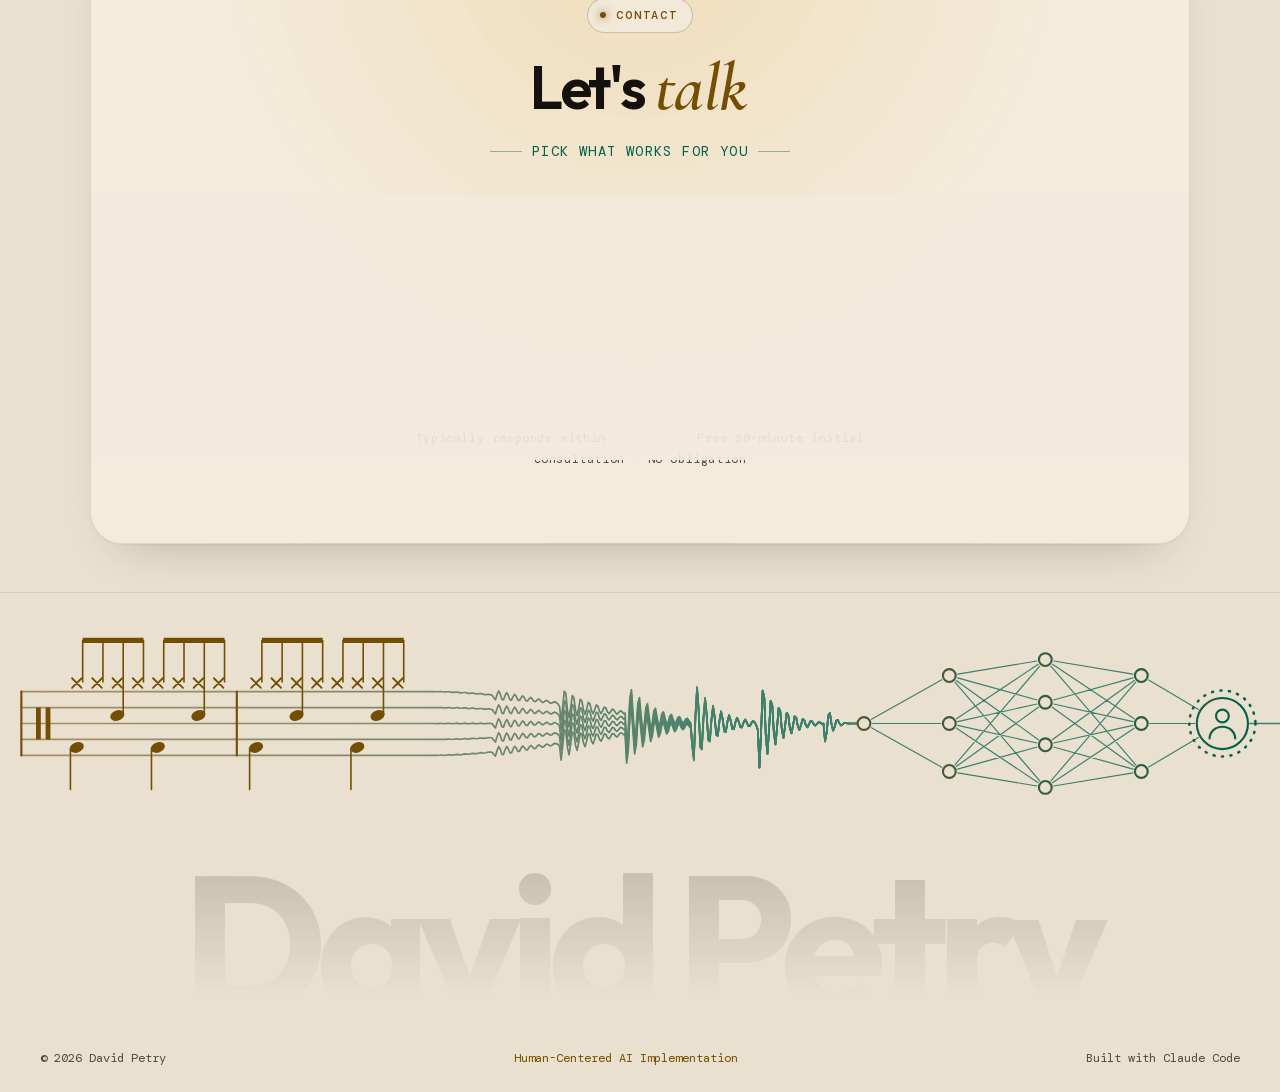
==== commit 10b2a8cc: "Intro: roles separated by pipes, no commas, 'and' or periods Three balanced lines so no line ends on" ====
--- a/index.html
+++ b/index.html
@@ -91,8 +91,9 @@
     <h1 class="hero-name">David<br>Petry</h1>
     <div class="hero-title">Ears on the mix.<br>Hands on the build.</div>
     <p class="hero-desc">
-      Audio Engineer, Music Producer and Live Sound Engineer.
-      Drummer, Percussionist and Composer.
+      Audio&nbsp;Engineer | Music&nbsp;Producer<br>
+      Live&nbsp;Sound&nbsp;Engineer | Drummer<br>
+      Percussionist | Composer
     </p>
     <div class="hero-proof">
       <span>Montreux &amp; North Sea Jazz</span>
